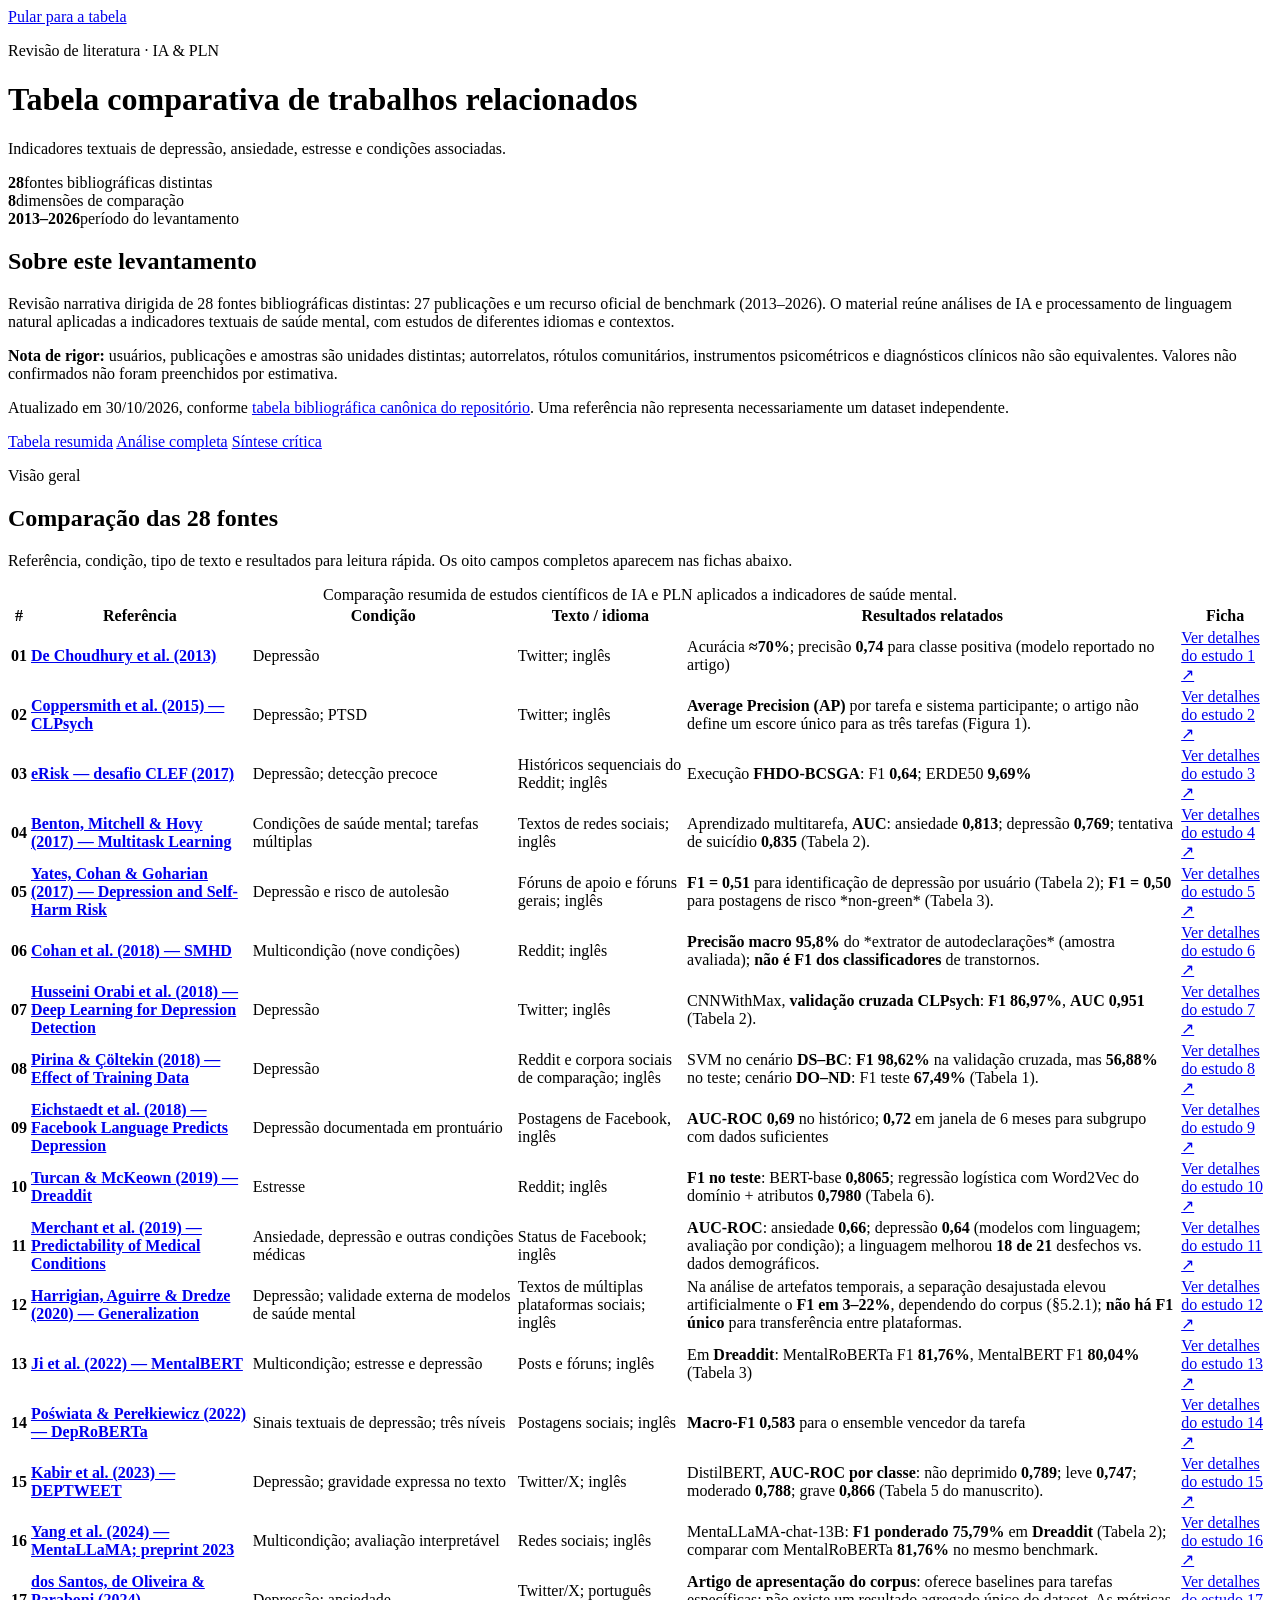
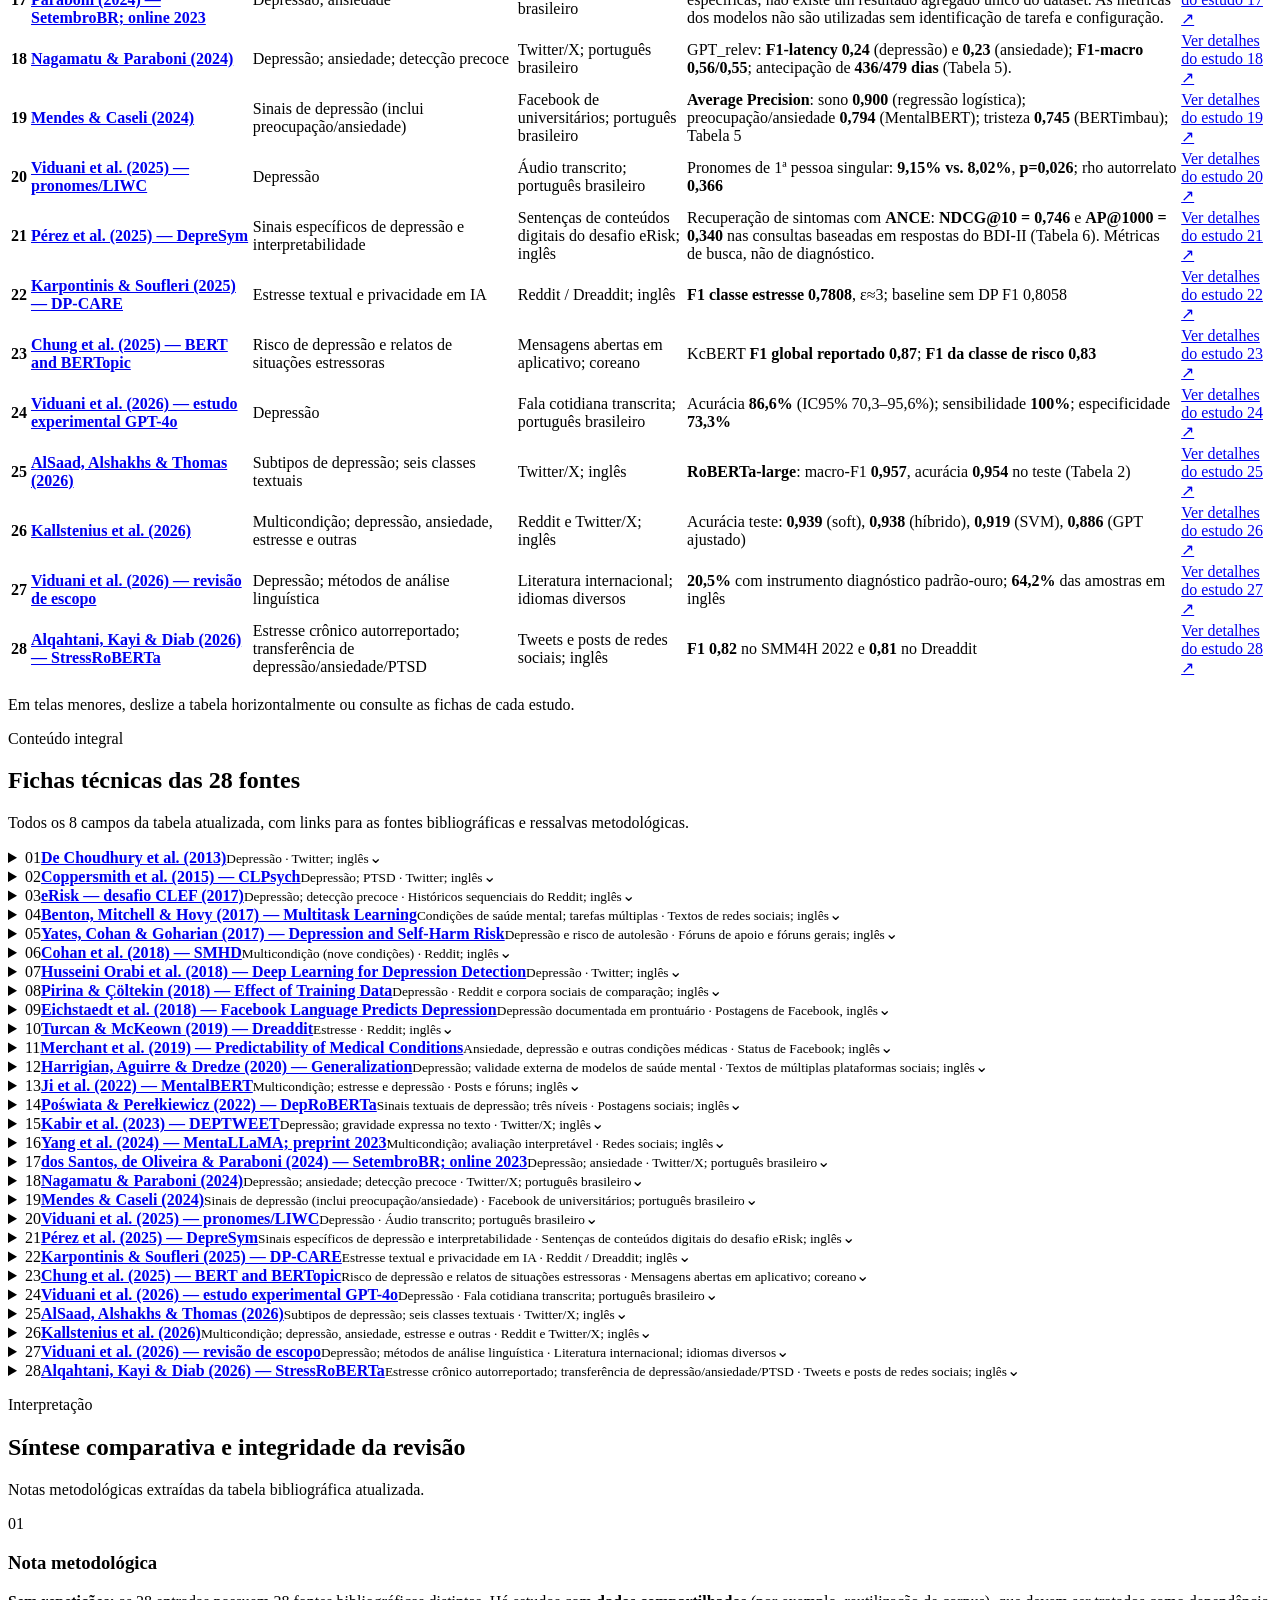
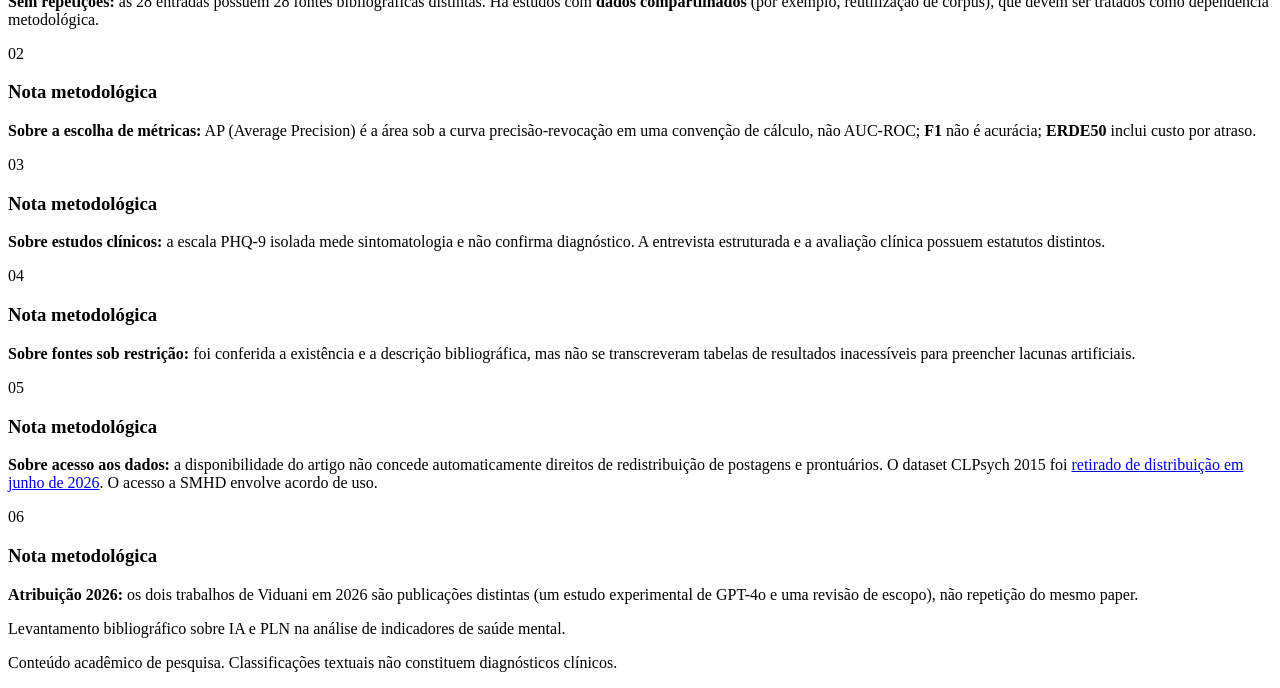
==== index.html @ fdf3b720 "Exibe tabela de 28 fontes diretamente na página inicial do site" ====
<!doctype html>
<html lang="pt-BR">
<head>
  <meta charset="utf-8">
  <meta name="viewport" content="width=device-width, initial-scale=1">
  <meta name="description" content="Tabela comparativa de 28 fontes bibliográficas sobre indicadores textuais de saúde mental com técnicas de inteligência artificial e PLN.">
  <meta name="theme-color" content="#14263f">
  <title>Tabela comparativa — Indicadores textuais de saúde mental</title>
  <link rel="stylesheet" href="styles.css">
</head>
<body>
<a class="skip-link" href="#estudos">Pular para a tabela</a>
<header class="hero">
  <div class="container">
    <p class="eyebrow">Revisão de literatura · IA &amp; PLN</p>
    <h1>Tabela comparativa de trabalhos relacionados</h1>
    <p class="lead">Indicadores textuais de depressão, ansiedade, estresse e condições associadas.</p>
    <div class="hero-stats" aria-label="Resumo do levantamento">
      <div><strong>28</strong><span>fontes bibliográficas distintas</span></div>
      <div><strong>8</strong><span>dimensões de comparação</span></div>
      <div><strong>2013–2026</strong><span>período do levantamento</span></div>
    </div>
  </div>
</header>
<main class="container">
  <div class="intro" role="note">
    <h2>Sobre este levantamento</h2>
    <p>Revisão narrativa dirigida de 28 fontes bibliográficas distintas: 27 publicações e um recurso oficial de benchmark (2013–2026). O material reúne análises de IA e processamento de linguagem natural aplicadas a indicadores textuais de saúde mental, com estudos de diferentes idiomas e contextos.</p>
    <p><strong>Nota de rigor:</strong> usuários, publicações e amostras são unidades distintas; autorrelatos, rótulos comunitários, instrumentos psicométricos e diagnósticos clínicos não são equivalentes. Valores não confirmados não foram preenchidos por estimativa.</p>
    <p class="context-note">Atualizado em 30/10/2026, conforme <a href="https://github.com/fernandomarquesaluno-svg/depression_poject/blob/main/tabelas/tabela_comparativa_tecnica.md" target="_blank" rel="noopener noreferrer">tabela bibliográfica canônica do repositório</a>. Uma referência não representa necessariamente um dataset independente.</p>
  </div>
  <nav class="section-nav" aria-label="Navegação da página">
    <a href="#estudos">Tabela resumida</a>
    <a href="#fichas">Análise completa</a>
    <a href="#sintese">Síntese crítica</a>
  </nav>
  <section class="section" id="estudos" aria-labelledby="table-heading">
    <div class="section-heading"><div><p class="section-kicker">Visão geral</p><h2 id="table-heading">Comparação das 28 fontes</h2></div><p>Referência, condição, tipo de texto e resultados para leitura rápida. Os oito campos completos aparecem nas fichas abaixo.</p></div>
    <div class="table-container" tabindex="0" role="region" aria-label="Tabela comparativa com 28 fontes, rolável em telas menores">
      <table class="comparison-table">
        <caption>Comparação resumida de estudos científicos de IA e PLN aplicados a indicadores de saúde mental.</caption>
        <thead><tr>
          <th scope="col">#</th><th scope="col">Referência</th><th scope="col">Condição</th><th scope="col">Texto / idioma</th><th scope="col">Resultados relatados</th><th scope="col">Ficha</th>
        </tr></thead>
        <tbody>
          <tr>
            <th scope="row" class="number">01</th>
            <td class="reference"><strong><a href="https://ojs.aaai.org/index.php/ICWSM/article/view/14432" target="_blank" rel="noopener noreferrer">De Choudhury et al. (2013)</a></strong></td>
            <td>Depressão</td>
            <td>Twitter; inglês</td>
            <td>Acurácia <strong>≈70%</strong>; precisão <strong>0,74</strong> para classe positiva (modelo reportado no artigo)</td>
            <td><a class="detail-link" href="#estudo-1">Ver detalhes<span class="visually-hidden"> do estudo 1</span> <span aria-hidden="true">↗</span></a></td>
          </tr>
          <tr>
            <th scope="row" class="number">02</th>
            <td class="reference"><strong><a href="https://aclanthology.org/W15-1204/" target="_blank" rel="noopener noreferrer">Coppersmith et al. (2015) — CLPsych</a></strong></td>
            <td>Depressão; PTSD</td>
            <td>Twitter; inglês</td>
            <td><strong>Average Precision (AP)</strong> por tarefa e sistema participante; o artigo não define um escore único para as três tarefas (Figura 1).</td>
            <td><a class="detail-link" href="#estudo-2">Ver detalhes<span class="visually-hidden"> do estudo 2</span> <span aria-hidden="true">↗</span></a></td>
          </tr>
          <tr>
            <th scope="row" class="number">03</th>
            <td class="reference"><strong><a href="https://erisk.irlab.org/2017/task.html" target="_blank" rel="noopener noreferrer">eRisk — desafio CLEF (2017)</a></strong></td>
            <td>Depressão; detecção precoce</td>
            <td>Históricos sequenciais do Reddit; inglês</td>
            <td>Execução <strong>FHDO-BCSGA</strong>: F1 <strong>0,64</strong>; ERDE50 <strong>9,69%</strong></td>
            <td><a class="detail-link" href="#estudo-3">Ver detalhes<span class="visually-hidden"> do estudo 3</span> <span aria-hidden="true">↗</span></a></td>
          </tr>
          <tr>
            <th scope="row" class="number">04</th>
            <td class="reference"><strong><a href="https://aclanthology.org/E17-1015/" target="_blank" rel="noopener noreferrer">Benton, Mitchell &amp; Hovy (2017) — Multitask Learning</a></strong></td>
            <td>Condições de saúde mental; tarefas múltiplas</td>
            <td>Textos de redes sociais; inglês</td>
            <td>Aprendizado multitarefa, <strong>AUC</strong>: ansiedade <strong>0,813</strong>; depressão <strong>0,769</strong>; tentativa de suicídio <strong>0,835</strong> (Tabela 2).</td>
            <td><a class="detail-link" href="#estudo-4">Ver detalhes<span class="visually-hidden"> do estudo 4</span> <span aria-hidden="true">↗</span></a></td>
          </tr>
          <tr>
            <th scope="row" class="number">05</th>
            <td class="reference"><strong><a href="https://aclanthology.org/D17-1322/" target="_blank" rel="noopener noreferrer">Yates, Cohan &amp; Goharian (2017) — Depression and Self-Harm Risk</a></strong></td>
            <td>Depressão e risco de autolesão</td>
            <td>Fóruns de apoio e fóruns gerais; inglês</td>
            <td><strong>F1 = 0,51</strong> para identificação de depressão por usuário (Tabela 2); <strong>F1 = 0,50</strong> para postagens de risco *non-green* (Tabela 3).</td>
            <td><a class="detail-link" href="#estudo-5">Ver detalhes<span class="visually-hidden"> do estudo 5</span> <span aria-hidden="true">↗</span></a></td>
          </tr>
          <tr>
            <th scope="row" class="number">06</th>
            <td class="reference"><strong><a href="https://aclanthology.org/C18-1126/" target="_blank" rel="noopener noreferrer">Cohan et al. (2018) — SMHD</a></strong></td>
            <td>Multicondição (nove condições)</td>
            <td>Reddit; inglês</td>
            <td><strong>Precisão macro 95,8%</strong> do *extrator de autodeclarações* (amostra avaliada); <strong>não é F1 dos classificadores</strong> de transtornos.</td>
            <td><a class="detail-link" href="#estudo-6">Ver detalhes<span class="visually-hidden"> do estudo 6</span> <span aria-hidden="true">↗</span></a></td>
          </tr>
          <tr>
            <th scope="row" class="number">07</th>
            <td class="reference"><strong><a href="https://aclanthology.org/W18-0609/" target="_blank" rel="noopener noreferrer">Husseini Orabi et al. (2018) — Deep Learning for Depression Detection</a></strong></td>
            <td>Depressão</td>
            <td>Twitter; inglês</td>
            <td>CNNWithMax, <strong>validação cruzada CLPsych</strong>: <strong>F1 86,97%</strong>, <strong>AUC 0,951</strong> (Tabela 2).</td>
            <td><a class="detail-link" href="#estudo-7">Ver detalhes<span class="visually-hidden"> do estudo 7</span> <span aria-hidden="true">↗</span></a></td>
          </tr>
          <tr>
            <th scope="row" class="number">08</th>
            <td class="reference"><strong><a href="https://aclanthology.org/W18-5903/" target="_blank" rel="noopener noreferrer">Pirina &amp; Çöltekin (2018) — Effect of Training Data</a></strong></td>
            <td>Depressão</td>
            <td>Reddit e corpora sociais de comparação; inglês</td>
            <td>SVM no cenário <strong>DS–BC</strong>: <strong>F1 98,62%</strong> na validação cruzada, mas <strong>56,88%</strong> no teste; cenário <strong>DO–ND</strong>: F1 teste <strong>67,49%</strong> (Tabela 1).</td>
            <td><a class="detail-link" href="#estudo-8">Ver detalhes<span class="visually-hidden"> do estudo 8</span> <span aria-hidden="true">↗</span></a></td>
          </tr>
          <tr>
            <th scope="row" class="number">09</th>
            <td class="reference"><strong><a href="https://doi.org/10.1073/pnas.1802331115" target="_blank" rel="noopener noreferrer">Eichstaedt et al. (2018) — Facebook Language Predicts Depression</a></strong></td>
            <td>Depressão documentada em prontuário</td>
            <td>Postagens de Facebook, inglês</td>
            <td><strong>AUC-ROC 0,69</strong> no histórico; <strong>0,72</strong> em janela de 6 meses para subgrupo com dados suficientes</td>
            <td><a class="detail-link" href="#estudo-9">Ver detalhes<span class="visually-hidden"> do estudo 9</span> <span aria-hidden="true">↗</span></a></td>
          </tr>
          <tr>
            <th scope="row" class="number">10</th>
            <td class="reference"><strong><a href="https://aclanthology.org/D19-6213/" target="_blank" rel="noopener noreferrer">Turcan &amp; McKeown (2019) — Dreaddit</a></strong></td>
            <td>Estresse</td>
            <td>Reddit; inglês</td>
            <td><strong>F1 no teste</strong>: BERT-base <strong>0,8065</strong>; regressão logística com Word2Vec do domínio + atributos <strong>0,7980</strong> (Tabela 6).</td>
            <td><a class="detail-link" href="#estudo-10">Ver detalhes<span class="visually-hidden"> do estudo 10</span> <span aria-hidden="true">↗</span></a></td>
          </tr>
          <tr>
            <th scope="row" class="number">11</th>
            <td class="reference"><strong><a href="https://doi.org/10.1371/journal.pone.0215476" target="_blank" rel="noopener noreferrer">Merchant et al. (2019) — Predictability of Medical Conditions</a></strong></td>
            <td>Ansiedade, depressão e outras condições médicas</td>
            <td>Status de Facebook; inglês</td>
            <td><strong>AUC-ROC</strong>: ansiedade <strong>0,66</strong>; depressão <strong>0,64</strong> (modelos com linguagem; avaliação por condição); a linguagem melhorou <strong>18 de 21</strong> desfechos vs. dados demográficos.</td>
            <td><a class="detail-link" href="#estudo-11">Ver detalhes<span class="visually-hidden"> do estudo 11</span> <span aria-hidden="true">↗</span></a></td>
          </tr>
          <tr>
            <th scope="row" class="number">12</th>
            <td class="reference"><strong><a href="https://aclanthology.org/2020.findings-emnlp.337/" target="_blank" rel="noopener noreferrer">Harrigian, Aguirre &amp; Dredze (2020) — Generalization</a></strong></td>
            <td>Depressão; validade externa de modelos de saúde mental</td>
            <td>Textos de múltiplas plataformas sociais; inglês</td>
            <td>Na análise de artefatos temporais, a separação desajustada elevou artificialmente o <strong>F1 em 3–22%</strong>, dependendo do corpus (§5.2.1); <strong>não há F1 único</strong> para transferência entre plataformas.</td>
            <td><a class="detail-link" href="#estudo-12">Ver detalhes<span class="visually-hidden"> do estudo 12</span> <span aria-hidden="true">↗</span></a></td>
          </tr>
          <tr>
            <th scope="row" class="number">13</th>
            <td class="reference"><strong><a href="https://aclanthology.org/2022.lrec-1.778/" target="_blank" rel="noopener noreferrer">Ji et al. (2022) — MentalBERT</a></strong></td>
            <td>Multicondição; estresse e depressão</td>
            <td>Posts e fóruns; inglês</td>
            <td>Em <strong>Dreaddit</strong>: MentalRoBERTa F1 <strong>81,76%</strong>, MentalBERT F1 <strong>80,04%</strong> (Tabela 3)</td>
            <td><a class="detail-link" href="#estudo-13">Ver detalhes<span class="visually-hidden"> do estudo 13</span> <span aria-hidden="true">↗</span></a></td>
          </tr>
          <tr>
            <th scope="row" class="number">14</th>
            <td class="reference"><strong><a href="https://aclanthology.org/2022.ltedi-1.40/" target="_blank" rel="noopener noreferrer">Poświata &amp; Perełkiewicz (2022) — DepRoBERTa</a></strong></td>
            <td>Sinais textuais de depressão; três níveis</td>
            <td>Postagens sociais; inglês</td>
            <td><strong>Macro-F1 0,583</strong> para o ensemble vencedor da tarefa</td>
            <td><a class="detail-link" href="#estudo-14">Ver detalhes<span class="visually-hidden"> do estudo 14</span> <span aria-hidden="true">↗</span></a></td>
          </tr>
          <tr>
            <th scope="row" class="number">15</th>
            <td class="reference"><strong><a href="https://www.sciencedirect.com/science/article/pii/S0747563222003235" target="_blank" rel="noopener noreferrer">Kabir et al. (2023) — DEPTWEET</a></strong></td>
            <td>Depressão; gravidade expressa no texto</td>
            <td>Twitter/X; inglês</td>
            <td>DistilBERT, <strong>AUC-ROC por classe</strong>: não deprimido <strong>0,789</strong>; leve <strong>0,747</strong>; moderado <strong>0,788</strong>; grave <strong>0,866</strong> (Tabela 5 do manuscrito).</td>
            <td><a class="detail-link" href="#estudo-15">Ver detalhes<span class="visually-hidden"> do estudo 15</span> <span aria-hidden="true">↗</span></a></td>
          </tr>
          <tr>
            <th scope="row" class="number">16</th>
            <td class="reference"><strong><a href="https://arxiv.org/abs/2309.13567" target="_blank" rel="noopener noreferrer">Yang et al. (2024) — MentaLLaMA; preprint 2023</a></strong></td>
            <td>Multicondição; avaliação interpretável</td>
            <td>Redes sociais; inglês</td>
            <td>MentaLLaMA-chat-13B: <strong>F1 ponderado 75,79%</strong> em <strong>Dreaddit</strong> (Tabela 2); comparar com MentalRoBERTa <strong>81,76%</strong> no mesmo benchmark.</td>
            <td><a class="detail-link" href="#estudo-16">Ver detalhes<span class="visually-hidden"> do estudo 16</span> <span aria-hidden="true">↗</span></a></td>
          </tr>
          <tr>
            <th scope="row" class="number">17</th>
            <td class="reference"><strong><a href="https://link.springer.com/article/10.1007/s10579-022-09633-0" target="_blank" rel="noopener noreferrer">dos Santos, de Oliveira &amp; Paraboni (2024) — SetembroBR; online 2023</a></strong></td>
            <td>Depressão; ansiedade</td>
            <td>Twitter/X; português brasileiro</td>
            <td><strong>Artigo de apresentação do corpus</strong>: oferece baselines para tarefas específicas; não existe um resultado agregado único do dataset. As métricas dos modelos não são utilizadas sem identificação de tarefa e configuração.</td>
            <td><a class="detail-link" href="#estudo-17">Ver detalhes<span class="visually-hidden"> do estudo 17</span> <span aria-hidden="true">↗</span></a></td>
          </tr>
          <tr>
            <th scope="row" class="number">18</th>
            <td class="reference"><strong><a href="https://www.linguamatica.com/index.php/linguamatica/pt/article/view/440" target="_blank" rel="noopener noreferrer">Nagamatu &amp; Paraboni (2024)</a></strong></td>
            <td>Depressão; ansiedade; detecção precoce</td>
            <td>Twitter/X; português brasileiro</td>
            <td>GPT_relev: <strong>F1-latency 0,24</strong> (depressão) e <strong>0,23</strong> (ansiedade); <strong>F1-macro 0,56/0,55</strong>; antecipação de <strong>436/479 dias</strong> (Tabela 5).</td>
            <td><a class="detail-link" href="#estudo-18">Ver detalhes<span class="visually-hidden"> do estudo 18</span> <span aria-hidden="true">↗</span></a></td>
          </tr>
          <tr>
            <th scope="row" class="number">19</th>
            <td class="reference"><strong><a href="https://aclanthology.org/2024.lrec-main.754/" target="_blank" rel="noopener noreferrer">Mendes &amp; Caseli (2024)</a></strong></td>
            <td>Sinais de depressão (inclui preocupação/ansiedade)</td>
            <td>Facebook de universitários; português brasileiro</td>
            <td><strong>Average Precision</strong>: sono <strong>0,900</strong> (regressão logística); preocupação/ansiedade <strong>0,794</strong> (MentalBERT); tristeza <strong>0,745</strong> (BERTimbau); Tabela 5</td>
            <td><a class="detail-link" href="#estudo-19">Ver detalhes<span class="visually-hidden"> do estudo 19</span> <span aria-hidden="true">↗</span></a></td>
          </tr>
          <tr>
            <th scope="row" class="number">20</th>
            <td class="reference"><strong><a href="https://doi.org/10.47626/1516-4446-2024-4058" target="_blank" rel="noopener noreferrer">Viduani et al. (2025) — pronomes/LIWC</a></strong></td>
            <td>Depressão</td>
            <td>Áudio transcrito; português brasileiro</td>
            <td>Pronomes de 1ª pessoa singular: <strong>9,15% vs. 8,02%</strong>, <strong>p=0,026</strong>; rho autorrelato <strong>0,366</strong></td>
            <td><a class="detail-link" href="#estudo-20">Ver detalhes<span class="visually-hidden"> do estudo 20</span> <span aria-hidden="true">↗</span></a></td>
          </tr>
          <tr>
            <th scope="row" class="number">21</th>
            <td class="reference"><strong><a href="https://doi.org/10.1007/s10579-025-09831-6" target="_blank" rel="noopener noreferrer">Pérez et al. (2025) — DepreSym</a></strong></td>
            <td>Sinais específicos de depressão e interpretabilidade</td>
            <td>Sentenças de conteúdos digitais do desafio eRisk; inglês</td>
            <td>Recuperação de sintomas com <strong>ANCE</strong>: <strong>NDCG@10 = 0,746</strong> e <strong>AP@1000 = 0,340</strong> nas consultas baseadas em respostas do BDI-II (Tabela 6). Métricas de busca, não de diagnóstico.</td>
            <td><a class="detail-link" href="#estudo-21">Ver detalhes<span class="visually-hidden"> do estudo 21</span> <span aria-hidden="true">↗</span></a></td>
          </tr>
          <tr>
            <th scope="row" class="number">22</th>
            <td class="reference"><strong><a href="https://doi.org/10.3389/fdgth.2025.1709671" target="_blank" rel="noopener noreferrer">Karpontinis &amp; Soufleri (2025) — DP-CARE</a></strong></td>
            <td>Estresse textual e privacidade em IA</td>
            <td>Reddit / Dreaddit; inglês</td>
            <td><strong>F1 classe estresse 0,7808</strong>, ε≈3; baseline sem DP F1 0,8058</td>
            <td><a class="detail-link" href="#estudo-22">Ver detalhes<span class="visually-hidden"> do estudo 22</span> <span aria-hidden="true">↗</span></a></td>
          </tr>
          <tr>
            <th scope="row" class="number">23</th>
            <td class="reference"><strong><a href="https://doi.org/10.1186/s12889-025-23337-4" target="_blank" rel="noopener noreferrer">Chung et al. (2025) — BERT and BERTopic</a></strong></td>
            <td>Risco de depressão e relatos de situações estressoras</td>
            <td>Mensagens abertas em aplicativo; coreano</td>
            <td>KcBERT <strong>F1 global reportado 0,87</strong>; <strong>F1 da classe de risco 0,83</strong></td>
            <td><a class="detail-link" href="#estudo-23">Ver detalhes<span class="visually-hidden"> do estudo 23</span> <span aria-hidden="true">↗</span></a></td>
          </tr>
          <tr>
            <th scope="row" class="number">24</th>
            <td class="reference"><strong><a href="https://pubmed.ncbi.nlm.nih.gov/42134742/" target="_blank" rel="noopener noreferrer">Viduani et al. (2026) — estudo experimental GPT-4o</a></strong></td>
            <td>Depressão</td>
            <td>Fala cotidiana transcrita; português brasileiro</td>
            <td>Acurácia <strong>86,6%</strong> (IC95% 70,3–95,6%); sensibilidade <strong>100%</strong>; especificidade <strong>73,3%</strong></td>
            <td><a class="detail-link" href="#estudo-24">Ver detalhes<span class="visually-hidden"> do estudo 24</span> <span aria-hidden="true">↗</span></a></td>
          </tr>
          <tr>
            <th scope="row" class="number">25</th>
            <td class="reference"><strong><a href="https://www.frontiersin.org/journals/digital-health/articles/10.3389/fdgth.2026.1790533/full" target="_blank" rel="noopener noreferrer">AlSaad, Alshakhs &amp; Thomas (2026)</a></strong></td>
            <td>Subtipos de depressão; seis classes textuais</td>
            <td>Twitter/X; inglês</td>
            <td><strong>RoBERTa-large</strong>: macro-F1 <strong>0,957</strong>, acurácia <strong>0,954</strong> no teste (Tabela 2)</td>
            <td><a class="detail-link" href="#estudo-25">Ver detalhes<span class="visually-hidden"> do estudo 25</span> <span aria-hidden="true">↗</span></a></td>
          </tr>
          <tr>
            <th scope="row" class="number">26</th>
            <td class="reference"><strong><a href="https://mental.jmir.org/2026/1/e98925/" target="_blank" rel="noopener noreferrer">Kallstenius et al. (2026)</a></strong></td>
            <td>Multicondição; depressão, ansiedade, estresse e outras</td>
            <td>Reddit e Twitter/X; inglês</td>
            <td>Acurácia teste: <strong>0,939</strong> (soft), <strong>0,938</strong> (híbrido), <strong>0,919</strong> (SVM), <strong>0,886</strong> (GPT ajustado)</td>
            <td><a class="detail-link" href="#estudo-26">Ver detalhes<span class="visually-hidden"> do estudo 26</span> <span aria-hidden="true">↗</span></a></td>
          </tr>
          <tr>
            <th scope="row" class="number">27</th>
            <td class="reference"><strong><a href="https://pubmed.ncbi.nlm.nih.gov/41825397/" target="_blank" rel="noopener noreferrer">Viduani et al. (2026) — revisão de escopo</a></strong></td>
            <td>Depressão; métodos de análise linguística</td>
            <td>Literatura internacional; idiomas diversos</td>
            <td><strong>20,5%</strong> com instrumento diagnóstico padrão-ouro; <strong>64,2%</strong> das amostras em inglês</td>
            <td><a class="detail-link" href="#estudo-27">Ver detalhes<span class="visually-hidden"> do estudo 27</span> <span aria-hidden="true">↗</span></a></td>
          </tr>
          <tr>
            <th scope="row" class="number">28</th>
            <td class="reference"><strong><a href="https://aclanthology.org/2026.healing-1.27/" target="_blank" rel="noopener noreferrer">Alqahtani, Kayi &amp; Diab (2026) — StressRoBERTa</a></strong></td>
            <td>Estresse crônico autorreportado; transferência de depressão/ansiedade/PTSD</td>
            <td>Tweets e posts de redes sociais; inglês</td>
            <td><strong>F1 0,82</strong> no SMM4H 2022 e <strong>0,81</strong> no Dreaddit</td>
            <td><a class="detail-link" href="#estudo-28">Ver detalhes<span class="visually-hidden"> do estudo 28</span> <span aria-hidden="true">↗</span></a></td>
          </tr>
        </tbody>
      </table>
    </div>
    <p class="table-help">Em telas menores, deslize a tabela horizontalmente ou consulte as fichas de cada estudo.</p>
  </section>
  <section class="section" id="fichas" aria-labelledby="details-heading">
    <div class="section-heading"><div><p class="section-kicker">Conteúdo integral</p><h2 id="details-heading">Fichas técnicas das 28 fontes</h2></div><p>Todos os 8 campos da tabela atualizada, com links para as fontes bibliográficas e ressalvas metodológicas.</p></div>
    <div class="study-list">
      <details class="study-card" id="estudo-1">
        <summary><span class="study-index">01</span><span class="study-summary"><strong><a href="https://ojs.aaai.org/index.php/ICWSM/article/view/14432" target="_blank" rel="noopener noreferrer">De Choudhury et al. (2013)</a></strong><small>Depressão · Twitter; inglês</small></span><span class="chevron" aria-hidden="true">⌄</span></summary>
        <div class="study-content">
          <dl class="study-grid">
            <div class="study-field"><dt>Referência e Ano</dt><dd><a href="https://ojs.aaai.org/index.php/ICWSM/article/view/14432" target="_blank" rel="noopener noreferrer">De Choudhury et al. (2013)</a></dd></div>
            <div class="study-field"><dt>Problema ou Condição Investigada</dt><dd>Depressão</dd></div>
            <div class="study-field"><dt>Tipo de Texto e Idioma</dt><dd>Twitter; inglês</dd></div>
            <div class="study-field"><dt>Dataset, Origem e Volumetria</dt><dd>476 usuários (171 CES-D positivos, 305 negativos); 2.157.992 tweets</dd></div>
            <div class="study-field"><dt>Estratégia de Rotulagem</dt><dd>CES-D e histórico autorreferido; sem entrevista diagnóstica independente</dd></div>
            <div class="study-field"><dt>Métodos de IA e Técnicas de PLN</dt><dd>SVM; LIWC; atributos temporais, sociais e lexicais</dd></div>
            <div class="study-field"><dt>Métricas e Resultados Quantitativos</dt><dd>Acurácia <strong>≈70%</strong>; precisão <strong>0,74</strong> para classe positiva (modelo reportado no artigo)</dd></div>
            <div class="study-field"><dt>Limitações Relevantes e Relação com o Projeto</dt><dd>Coorte de conveniência; predição em nível de usuário</dd></div>
          </dl>
          <p class="card-foot"><a href="#estudos">↑ Voltar à tabela</a></p>
        </div>
      </details>
      <details class="study-card" id="estudo-2">
        <summary><span class="study-index">02</span><span class="study-summary"><strong><a href="https://aclanthology.org/W15-1204/" target="_blank" rel="noopener noreferrer">Coppersmith et al. (2015) — CLPsych</a></strong><small>Depressão; PTSD · Twitter; inglês</small></span><span class="chevron" aria-hidden="true">⌄</span></summary>
        <div class="study-content">
          <dl class="study-grid">
            <div class="study-field"><dt>Referência e Ano</dt><dd><a href="https://aclanthology.org/W15-1204/" target="_blank" rel="noopener noreferrer">Coppersmith et al. (2015) — CLPsych</a></dd></div>
            <div class="study-field"><dt>Problema ou Condição Investigada</dt><dd>Depressão; PTSD</dd></div>
            <div class="study-field"><dt>Tipo de Texto e Idioma</dt><dd>Twitter; inglês</dd></div>
            <div class="study-field"><dt>Dataset, Origem e Volumetria</dt><dd>Conjunto da shared task: <strong>1.711 usuários</strong> (treino + teste; página oficial atualizada em 2026).</dd></div>
            <div class="study-field"><dt>Estratégia de Rotulagem</dt><dd>Diagnóstico autodeclarado; controles pareados</dd></div>
            <div class="study-field"><dt>Métodos de IA e Técnicas de PLN</dt><dd>Diversos sistemas submetidos a três tarefas binárias</dd></div>
            <div class="study-field"><dt>Métricas e Resultados Quantitativos</dt><dd><strong>Average Precision (AP)</strong> por tarefa e sistema participante; o artigo não define um escore único para as três tarefas (Figura 1).</dd></div>
            <div class="study-field"><dt>Limitações Relevantes e Relação com o Projeto</dt><dd>Corpus retirado da distribuição em junho de 2026; benchmark histórico</dd></div>
          </dl>
          <p class="card-foot"><a href="#estudos">↑ Voltar à tabela</a></p>
        </div>
      </details>
      <details class="study-card" id="estudo-3">
        <summary><span class="study-index">03</span><span class="study-summary"><strong><a href="https://erisk.irlab.org/2017/task.html" target="_blank" rel="noopener noreferrer">eRisk — desafio CLEF (2017)</a></strong><small>Depressão; detecção precoce · Históricos sequenciais do Reddit; inglês</small></span><span class="chevron" aria-hidden="true">⌄</span></summary>
        <div class="study-content">
          <dl class="study-grid">
            <div class="study-field"><dt>Referência e Ano</dt><dd><a href="https://erisk.irlab.org/2017/task.html" target="_blank" rel="noopener noreferrer">eRisk — desafio CLEF (2017)</a></dd></div>
            <div class="study-field"><dt>Problema ou Condição Investigada</dt><dd>Depressão; detecção precoce</dd></div>
            <div class="study-field"><dt>Tipo de Texto e Idioma</dt><dd>Históricos sequenciais do Reddit; inglês</dd></div>
            <div class="study-field"><dt>Dataset, Origem e Volumetria</dt><dd>Desafio com 30 submissões de oito instituições; usuários: <strong>não consolidado nesta revisão</strong> na página de resultados</dd></div>
            <div class="study-field"><dt>Estratégia de Rotulagem</dt><dd>Rótulos de risco do desafio; não equivalem a entrevista clínica</dd></div>
            <div class="study-field"><dt>Métodos de IA e Técnicas de PLN</dt><dd>Sistemas concorrentes com decisões em etapas temporais</dd></div>
            <div class="study-field"><dt>Métricas e Resultados Quantitativos</dt><dd>Execução <strong>FHDO-BCSGA</strong>: F1 <strong>0,64</strong>; ERDE50 <strong>9,69%</strong></dd></div>
            <div class="study-field"><dt>Limitações Relevantes e Relação com o Projeto</dt><dd>Métrica penaliza atraso; não há um único modelo representativo</dd></div>
          </dl>
          <p class="card-foot"><a href="#estudos">↑ Voltar à tabela</a></p>
        </div>
      </details>
      <details class="study-card" id="estudo-4">
        <summary><span class="study-index">04</span><span class="study-summary"><strong><a href="https://aclanthology.org/E17-1015/" target="_blank" rel="noopener noreferrer">Benton, Mitchell &amp; Hovy (2017) — Multitask Learning</a></strong><small>Condições de saúde mental; tarefas múltiplas · Textos de redes sociais; inglês</small></span><span class="chevron" aria-hidden="true">⌄</span></summary>
        <div class="study-content">
          <dl class="study-grid">
            <div class="study-field"><dt>Referência e Ano</dt><dd><a href="https://aclanthology.org/E17-1015/" target="_blank" rel="noopener noreferrer">Benton, Mitchell &amp; Hovy (2017) — Multitask Learning</a></dd></div>
            <div class="study-field"><dt>Problema ou Condição Investigada</dt><dd>Condições de saúde mental; tarefas múltiplas</dd></div>
            <div class="study-field"><dt>Tipo de Texto e Idioma</dt><dd>Textos de redes sociais; inglês</dd></div>
            <div class="study-field"><dt>Dataset, Origem e Volumetria</dt><dd>Dados sociais rotulados para diferentes condições; volumes específicos não consolidado nesta revisão nesta síntese</dd></div>
            <div class="study-field"><dt>Estratégia de Rotulagem</dt><dd>Rótulos dos corpora e atributos demográficos; não equiparar a diagnóstico clínico independente</dd></div>
            <div class="study-field"><dt>Métodos de IA e Técnicas de PLN</dt><dd>Aprendizado multitarefa (MTL); redes neurais e atributos compartilhados</dd></div>
            <div class="study-field"><dt>Métricas e Resultados Quantitativos</dt><dd>Aprendizado multitarefa, <strong>AUC</strong>: ansiedade <strong>0,813</strong>; depressão <strong>0,769</strong>; tentativa de suicídio <strong>0,835</strong> (Tabela 2).</dd></div>
            <div class="study-field"><dt>Limitações Relevantes e Relação com o Projeto</dt><dd>Transferência entre tarefas é valiosa em cenário de poucos dados; possíveis vieses demográficos</dd></div>
          </dl>
          <p class="card-foot"><a href="#estudos">↑ Voltar à tabela</a></p>
        </div>
      </details>
      <details class="study-card" id="estudo-5">
        <summary><span class="study-index">05</span><span class="study-summary"><strong><a href="https://aclanthology.org/D17-1322/" target="_blank" rel="noopener noreferrer">Yates, Cohan &amp; Goharian (2017) — Depression and Self-Harm Risk</a></strong><small>Depressão e risco de autolesão · Fóruns de apoio e fóruns gerais; inglês</small></span><span class="chevron" aria-hidden="true">⌄</span></summary>
        <div class="study-content">
          <dl class="study-grid">
            <div class="study-field"><dt>Referência e Ano</dt><dd><a href="https://aclanthology.org/D17-1322/" target="_blank" rel="noopener noreferrer">Yates, Cohan &amp; Goharian (2017) — Depression and Self-Harm Risk</a></dd></div>
            <div class="study-field"><dt>Problema ou Condição Investigada</dt><dd>Depressão e risco de autolesão</dd></div>
            <div class="study-field"><dt>Tipo de Texto e Idioma</dt><dd>Fóruns de apoio e fóruns gerais; inglês</dd></div>
            <div class="study-field"><dt>Dataset, Origem e Volumetria</dt><dd>Posts de fóruns e usuários com autorrelato de depressão; tamanho não consolidado nesta revisão nesta síntese</dd></div>
            <div class="study-field"><dt>Estratégia de Rotulagem</dt><dd>Autodeclarações de depressão; identificação de mensagens de risco nos fóruns de apoio</dd></div>
            <div class="study-field"><dt>Métodos de IA e Técnicas de PLN</dt><dd>Classificadores linguísticos para posts e usuários; comparação com baselines</dd></div>
            <div class="study-field"><dt>Métricas e Resultados Quantitativos</dt><dd><strong>F1 = 0,51</strong> para identificação de depressão por usuário (Tabela 2); <strong>F1 = 0,50</strong> para postagens de risco *non-green* (Tabela 3).</dd></div>
            <div class="study-field"><dt>Limitações Relevantes e Relação com o Projeto</dt><dd>Diferentes unidades de decisão: risco expresso no post e depressão autodeclarada pelo usuário</dd></div>
          </dl>
          <p class="card-foot"><a href="#estudos">↑ Voltar à tabela</a></p>
        </div>
      </details>
      <details class="study-card" id="estudo-6">
        <summary><span class="study-index">06</span><span class="study-summary"><strong><a href="https://aclanthology.org/C18-1126/" target="_blank" rel="noopener noreferrer">Cohan et al. (2018) — SMHD</a></strong><small>Multicondição (nove condições) · Reddit; inglês</small></span><span class="chevron" aria-hidden="true">⌄</span></summary>
        <div class="study-content">
          <dl class="study-grid">
            <div class="study-field"><dt>Referência e Ano</dt><dd><a href="https://aclanthology.org/C18-1126/" target="_blank" rel="noopener noreferrer">Cohan et al. (2018) — SMHD</a></dd></div>
            <div class="study-field"><dt>Problema ou Condição Investigada</dt><dd>Multicondição (nove condições)</dd></div>
            <div class="study-field"><dt>Tipo de Texto e Idioma</dt><dd>Reddit; inglês</dd></div>
            <div class="study-field"><dt>Dataset, Origem e Volumetria</dt><dd>20.406 usuários com autorrelato e 335.952 controles pareados</dd></div>
            <div class="study-field"><dt>Estratégia de Rotulagem</dt><dd>Padrões textuais de autorrelato e seleção de controles</dd></div>
            <div class="study-field"><dt>Métodos de IA e Técnicas de PLN</dt><dd>Extração de diagnósticos declarados; modelos de classificação e análise linguística</dd></div>
            <div class="study-field"><dt>Métricas e Resultados Quantitativos</dt><dd><strong>Precisão macro 95,8%</strong> do *extrator de autodeclarações* (amostra avaliada); <strong>não é F1 dos classificadores</strong> de transtornos.</dd></div>
            <div class="study-field"><dt>Limitações Relevantes e Relação com o Projeto</dt><dd>Autorrelato; domínio Reddit; dados com acordo de uso</dd></div>
          </dl>
          <p class="card-foot"><a href="#estudos">↑ Voltar à tabela</a></p>
        </div>
      </details>
      <details class="study-card" id="estudo-7">
        <summary><span class="study-index">07</span><span class="study-summary"><strong><a href="https://aclanthology.org/W18-0609/" target="_blank" rel="noopener noreferrer">Husseini Orabi et al. (2018) — Deep Learning for Depression Detection</a></strong><small>Depressão · Twitter; inglês</small></span><span class="chevron" aria-hidden="true">⌄</span></summary>
        <div class="study-content">
          <dl class="study-grid">
            <div class="study-field"><dt>Referência e Ano</dt><dd><a href="https://aclanthology.org/W18-0609/" target="_blank" rel="noopener noreferrer">Husseini Orabi et al. (2018) — Deep Learning for Depression Detection</a></dd></div>
            <div class="study-field"><dt>Problema ou Condição Investigada</dt><dd>Depressão</dd></div>
            <div class="study-field"><dt>Tipo de Texto e Idioma</dt><dd>Twitter; inglês</dd></div>
            <div class="study-field"><dt>Dataset, Origem e Volumetria</dt><dd>Textos de usuários, com dados de treinamento limitados; volume não rechecado</dd></div>
            <div class="study-field"><dt>Estratégia de Rotulagem</dt><dd>Rótulos das coleções de usuários utilizadas; sem inferir entrevista diagnóstica</dd></div>
            <div class="study-field"><dt>Métodos de IA e Técnicas de PLN</dt><dd>Comparação de arquiteturas neurais profundas para classificação por usuário</dd></div>
            <div class="study-field"><dt>Métricas e Resultados Quantitativos</dt><dd>CNNWithMax, <strong>validação cruzada CLPsych</strong>: <strong>F1 86,97%</strong>, <strong>AUC 0,951</strong> (Tabela 2).</dd></div>
            <div class="study-field"><dt>Limitações Relevantes e Relação com o Projeto</dt><dd>Evidencia a sensibilidade de redes profundas à escassez de dados rotulados</dd></div>
          </dl>
          <p class="card-foot"><a href="#estudos">↑ Voltar à tabela</a></p>
        </div>
      </details>
      <details class="study-card" id="estudo-8">
        <summary><span class="study-index">08</span><span class="study-summary"><strong><a href="https://aclanthology.org/W18-5903/" target="_blank" rel="noopener noreferrer">Pirina &amp; Çöltekin (2018) — Effect of Training Data</a></strong><small>Depressão · Reddit e corpora sociais de comparação; inglês</small></span><span class="chevron" aria-hidden="true">⌄</span></summary>
        <div class="study-content">
          <dl class="study-grid">
            <div class="study-field"><dt>Referência e Ano</dt><dd><a href="https://aclanthology.org/W18-5903/" target="_blank" rel="noopener noreferrer">Pirina &amp; Çöltekin (2018) — Effect of Training Data</a></dd></div>
            <div class="study-field"><dt>Problema ou Condição Investigada</dt><dd>Depressão</dd></div>
            <div class="study-field"><dt>Tipo de Texto e Idioma</dt><dd>Reddit e corpora sociais de comparação; inglês</dd></div>
            <div class="study-field"><dt>Dataset, Origem e Volumetria</dt><dd>Coleta adicional no Reddit e reuso de dados anteriores; quantidades não consolidado nesta revisão</dd></div>
            <div class="study-field"><dt>Estratégia de Rotulagem</dt><dd>Rótulos dependem da fonte social e da constituição dos conjuntos</dd></div>
            <div class="study-field"><dt>Métodos de IA e Técnicas de PLN</dt><dd>Experimentos de classificação textual com diferentes corpora de treino</dd></div>
            <div class="study-field"><dt>Métricas e Resultados Quantitativos</dt><dd>SVM no cenário <strong>DS–BC</strong>: <strong>F1 98,62%</strong> na validação cruzada, mas <strong>56,88%</strong> no teste; cenário <strong>DO–ND</strong>: F1 teste <strong>67,49%</strong> (Tabela 1).</dd></div>
            <div class="study-field"><dt>Limitações Relevantes e Relação com o Projeto</dt><dd>Escolha do conjunto de treino pode produzir conclusões enganosas e inflar desempenho</dd></div>
          </dl>
          <p class="card-foot"><a href="#estudos">↑ Voltar à tabela</a></p>
        </div>
      </details>
      <details class="study-card" id="estudo-9">
        <summary><span class="study-index">09</span><span class="study-summary"><strong><a href="https://doi.org/10.1073/pnas.1802331115" target="_blank" rel="noopener noreferrer">Eichstaedt et al. (2018) — Facebook Language Predicts Depression</a></strong><small>Depressão documentada em prontuário · Postagens de Facebook, inglês</small></span><span class="chevron" aria-hidden="true">⌄</span></summary>
        <div class="study-content">
          <dl class="study-grid">
            <div class="study-field"><dt>Referência e Ano</dt><dd><a href="https://doi.org/10.1073/pnas.1802331115" target="_blank" rel="noopener noreferrer">Eichstaedt et al. (2018) — Facebook Language Predicts Depression</a></dd></div>
            <div class="study-field"><dt>Problema ou Condição Investigada</dt><dd>Depressão documentada em prontuário</dd></div>
            <div class="study-field"><dt>Tipo de Texto e Idioma</dt><dd>Postagens de Facebook, inglês</dd></div>
            <div class="study-field"><dt>Dataset, Origem e Volumetria</dt><dd>683 pacientes consentidos; 114 com registro de depressão em prontuário</dd></div>
            <div class="study-field"><dt>Estratégia de Rotulagem</dt><dd>Códigos diagnósticos em prontuário eletrônico, não entrevista psiquiátrica independente</dd></div>
            <div class="study-field"><dt>Métodos de IA e Técnicas de PLN</dt><dd>Atributos linguísticos LIWC, tópicos LDA e regressão com validação cruzada</dd></div>
            <div class="study-field"><dt>Métricas e Resultados Quantitativos</dt><dd><strong>AUC-ROC 0,69</strong> no histórico; <strong>0,72</strong> em janela de 6 meses para subgrupo com dados suficientes</dd></div>
            <div class="study-field"><dt>Limitações Relevantes e Relação com o Projeto</dt><dd>Referência vinculada a prontuário e análise temporal; amostra de conveniência e variação na cobertura textual</dd></div>
          </dl>
          <p class="card-foot"><a href="#estudos">↑ Voltar à tabela</a></p>
        </div>
      </details>
      <details class="study-card" id="estudo-10">
        <summary><span class="study-index">10</span><span class="study-summary"><strong><a href="https://aclanthology.org/D19-6213/" target="_blank" rel="noopener noreferrer">Turcan &amp; McKeown (2019) — Dreaddit</a></strong><small>Estresse · Reddit; inglês</small></span><span class="chevron" aria-hidden="true">⌄</span></summary>
        <div class="study-content">
          <dl class="study-grid">
            <div class="study-field"><dt>Referência e Ano</dt><dd><a href="https://aclanthology.org/D19-6213/" target="_blank" rel="noopener noreferrer">Turcan &amp; McKeown (2019) — Dreaddit</a></dd></div>
            <div class="study-field"><dt>Problema ou Condição Investigada</dt><dd>Estresse</dd></div>
            <div class="study-field"><dt>Tipo de Texto e Idioma</dt><dd>Reddit; inglês</dd></div>
            <div class="study-field"><dt>Dataset, Origem e Volumetria</dt><dd>190 mil posts coletados; <strong>3.553 segmentos</strong> rotulados de 2.929 posts</dd></div>
            <div class="study-field"><dt>Estratégia de Rotulagem</dt><dd>Crowdsourcing: percepção de estresse no segmento</dd></div>
            <div class="study-field"><dt>Métodos de IA e Técnicas de PLN</dt><dd>Recursos LIWC, lexicais e contextuais; classificadores tradicionais e neurais</dd></div>
            <div class="study-field"><dt>Métricas e Resultados Quantitativos</dt><dd><strong>F1 no teste</strong>: BERT-base <strong>0,8065</strong>; regressão logística com Word2Vec do domínio + atributos <strong>0,7980</strong> (Tabela 6).</dd></div>
            <div class="study-field"><dt>Limitações Relevantes e Relação com o Projeto</dt><dd>Estresse textual subjetivo; não é escala ou diagnóstico clínico</dd></div>
          </dl>
          <p class="card-foot"><a href="#estudos">↑ Voltar à tabela</a></p>
        </div>
      </details>
      <details class="study-card" id="estudo-11">
        <summary><span class="study-index">11</span><span class="study-summary"><strong><a href="https://doi.org/10.1371/journal.pone.0215476" target="_blank" rel="noopener noreferrer">Merchant et al. (2019) — Predictability of Medical Conditions</a></strong><small>Ansiedade, depressão e outras condições médicas · Status de Facebook; inglês</small></span><span class="chevron" aria-hidden="true">⌄</span></summary>
        <div class="study-content">
          <dl class="study-grid">
            <div class="study-field"><dt>Referência e Ano</dt><dd><a href="https://doi.org/10.1371/journal.pone.0215476" target="_blank" rel="noopener noreferrer">Merchant et al. (2019) — Predictability of Medical Conditions</a></dd></div>
            <div class="study-field"><dt>Problema ou Condição Investigada</dt><dd>Ansiedade, depressão e outras condições médicas</dd></div>
            <div class="study-field"><dt>Tipo de Texto e Idioma</dt><dd>Status de Facebook; inglês</dd></div>
            <div class="study-field"><dt>Dataset, Origem e Volumetria</dt><dd>999 pacientes consentidos; cerca de 20 milhões de palavras; 21 grupos de condições</dd></div>
            <div class="study-field"><dt>Estratégia de Rotulagem</dt><dd>Condições registradas em prontuário eletrônico</dd></div>
            <div class="study-field"><dt>Métodos de IA e Técnicas de PLN</dt><dd>Modelos de linguagem social combinados com variáveis demográficas</dd></div>
            <div class="study-field"><dt>Métricas e Resultados Quantitativos</dt><dd><strong>AUC-ROC</strong>: ansiedade <strong>0,66</strong>; depressão <strong>0,64</strong> (modelos com linguagem; avaliação por condição); a linguagem melhorou <strong>18 de 21</strong> desfechos vs. dados demográficos.</dd></div>
            <div class="study-field"><dt>Limitações Relevantes e Relação com o Projeto</dt><dd>Contribuição transversal; sobreposição possível de contexto e população com Eichstaedt 2018, não coorte independente garantida</dd></div>
          </dl>
          <p class="card-foot"><a href="#estudos">↑ Voltar à tabela</a></p>
        </div>
      </details>
      <details class="study-card" id="estudo-12">
        <summary><span class="study-index">12</span><span class="study-summary"><strong><a href="https://aclanthology.org/2020.findings-emnlp.337/" target="_blank" rel="noopener noreferrer">Harrigian, Aguirre &amp; Dredze (2020) — Generalization</a></strong><small>Depressão; validade externa de modelos de saúde mental · Textos de múltiplas plataformas sociais; inglês</small></span><span class="chevron" aria-hidden="true">⌄</span></summary>
        <div class="study-content">
          <dl class="study-grid">
            <div class="study-field"><dt>Referência e Ano</dt><dd><a href="https://aclanthology.org/2020.findings-emnlp.337/" target="_blank" rel="noopener noreferrer">Harrigian, Aguirre &amp; Dredze (2020) — Generalization</a></dd></div>
            <div class="study-field"><dt>Problema ou Condição Investigada</dt><dd>Depressão; validade externa de modelos de saúde mental</dd></div>
            <div class="study-field"><dt>Tipo de Texto e Idioma</dt><dd>Textos de múltiplas plataformas sociais; inglês</dd></div>
            <div class="study-field"><dt>Dataset, Origem e Volumetria</dt><dd>Conjuntos sociais com rotulagem proxy; tamanhos específicos não consolidado nesta revisão</dd></div>
            <div class="study-field"><dt>Estratégia de Rotulagem</dt><dd>Supervisão distante por autorrelato ou proxy de plataforma</dd></div>
            <div class="study-field"><dt>Métodos de IA e Técnicas de PLN</dt><dd>Classificadores de depressão; testes de transferência entre plataformas</dd></div>
            <div class="study-field"><dt>Métricas e Resultados Quantitativos</dt><dd>Na análise de artefatos temporais, a separação desajustada elevou artificialmente o <strong>F1 em 3–22%</strong>, dependendo do corpus (§5.2.1); <strong>não há F1 único</strong> para transferência entre plataformas.</dd></div>
            <div class="study-field"><dt>Limitações Relevantes e Relação com o Projeto</dt><dd>Demonstra confundidores e sobre-estimação por dados proxy; fundamenta validação externa</dd></div>
          </dl>
          <p class="card-foot"><a href="#estudos">↑ Voltar à tabela</a></p>
        </div>
      </details>
      <details class="study-card" id="estudo-13">
        <summary><span class="study-index">13</span><span class="study-summary"><strong><a href="https://aclanthology.org/2022.lrec-1.778/" target="_blank" rel="noopener noreferrer">Ji et al. (2022) — MentalBERT</a></strong><small>Multicondição; estresse e depressão · Posts e fóruns; inglês</small></span><span class="chevron" aria-hidden="true">⌄</span></summary>
        <div class="study-content">
          <dl class="study-grid">
            <div class="study-field"><dt>Referência e Ano</dt><dd><a href="https://aclanthology.org/2022.lrec-1.778/" target="_blank" rel="noopener noreferrer">Ji et al. (2022) — MentalBERT</a></dd></div>
            <div class="study-field"><dt>Problema ou Condição Investigada</dt><dd>Multicondição; estresse e depressão</dd></div>
            <div class="study-field"><dt>Tipo de Texto e Idioma</dt><dd>Posts e fóruns; inglês</dd></div>
            <div class="study-field"><dt>Dataset, Origem e Volumetria</dt><dd>Pré-treino em textos de saúde mental; diversos benchmarks, inclusive Dreaddit</dd></div>
            <div class="study-field"><dt>Estratégia de Rotulagem</dt><dd>Rótulos herdados de cada conjunto de avaliação</dd></div>
            <div class="study-field"><dt>Métodos de IA e Técnicas de PLN</dt><dd>Pré-treino de domínio: MentalBERT e MentalRoBERTa</dd></div>
            <div class="study-field"><dt>Métricas e Resultados Quantitativos</dt><dd>Em <strong>Dreaddit</strong>: MentalRoBERTa F1 <strong>81,76%</strong>, MentalBERT F1 <strong>80,04%</strong> (Tabela 3)</dd></div>
            <div class="study-field"><dt>Limitações Relevantes e Relação com o Projeto</dt><dd>Resultado específico de benchmark; transferência ao PT-BR não avaliada</dd></div>
          </dl>
          <p class="card-foot"><a href="#estudos">↑ Voltar à tabela</a></p>
        </div>
      </details>
      <details class="study-card" id="estudo-14">
        <summary><span class="study-index">14</span><span class="study-summary"><strong><a href="https://aclanthology.org/2022.ltedi-1.40/" target="_blank" rel="noopener noreferrer">Poświata &amp; Perełkiewicz (2022) — DepRoBERTa</a></strong><small>Sinais textuais de depressão; três níveis · Postagens sociais; inglês</small></span><span class="chevron" aria-hidden="true">⌄</span></summary>
        <div class="study-content">
          <dl class="study-grid">
            <div class="study-field"><dt>Referência e Ano</dt><dd><a href="https://aclanthology.org/2022.ltedi-1.40/" target="_blank" rel="noopener noreferrer">Poświata &amp; Perełkiewicz (2022) — DepRoBERTa</a></dd></div>
            <div class="study-field"><dt>Problema ou Condição Investigada</dt><dd>Sinais textuais de depressão; três níveis</dd></div>
            <div class="study-field"><dt>Tipo de Texto e Idioma</dt><dd>Postagens sociais; inglês</dd></div>
            <div class="study-field"><dt>Dataset, Origem e Volumetria</dt><dd>Benchmark DepSign-LT-EDI@ACL2022; volume total não consolidado nesta revisão nesta síntese</dd></div>
            <div class="study-field"><dt>Estratégia de Rotulagem</dt><dd>Classes não depressivo, moderado e grave do desafio; rótulo do texto, não diagnóstico clínico</dd></div>
            <div class="study-field"><dt>Métodos de IA e Técnicas de PLN</dt><dd>Fine-tuning BERT/RoBERTa/XLNet, adaptação DepRoBERTa, ensemble</dd></div>
            <div class="study-field"><dt>Métricas e Resultados Quantitativos</dt><dd><strong>Macro-F1 0,583</strong> para o ensemble vencedor da tarefa</dd></div>
            <div class="study-field"><dt>Limitações Relevantes e Relação com o Projeto</dt><dd>Fornece baseline de transformers e modelo especializado; não comparar com classificação clínica individual</dd></div>
          </dl>
          <p class="card-foot"><a href="#estudos">↑ Voltar à tabela</a></p>
        </div>
      </details>
      <details class="study-card" id="estudo-15">
        <summary><span class="study-index">15</span><span class="study-summary"><strong><a href="https://www.sciencedirect.com/science/article/pii/S0747563222003235" target="_blank" rel="noopener noreferrer">Kabir et al. (2023) — DEPTWEET</a></strong><small>Depressão; gravidade expressa no texto · Twitter/X; inglês</small></span><span class="chevron" aria-hidden="true">⌄</span></summary>
        <div class="study-content">
          <dl class="study-grid">
            <div class="study-field"><dt>Referência e Ano</dt><dd><a href="https://www.sciencedirect.com/science/article/pii/S0747563222003235" target="_blank" rel="noopener noreferrer">Kabir et al. (2023) — DEPTWEET</a></dd></div>
            <div class="study-field"><dt>Problema ou Condição Investigada</dt><dd>Depressão; gravidade expressa no texto</dd></div>
            <div class="study-field"><dt>Tipo de Texto e Idioma</dt><dd>Twitter/X; inglês</dd></div>
            <div class="study-field"><dt>Dataset, Origem e Volumetria</dt><dd><strong>40.191 tweets</strong>, quatro categorias</dd></div>
            <div class="study-field"><dt>Estratégia de Rotulagem</dt><dd>Anotação supervisionada por especialistas; tipologia inspirada em PHQ-9/DSM-5</dd></div>
            <div class="study-field"><dt>Métodos de IA e Técnicas de PLN</dt><dd>BERT, DistilBERT e baselines de classificação</dd></div>
            <div class="study-field"><dt>Métricas e Resultados Quantitativos</dt><dd>DistilBERT, <strong>AUC-ROC por classe</strong>: não deprimido <strong>0,789</strong>; leve <strong>0,747</strong>; moderado <strong>0,788</strong>; grave <strong>0,866</strong> (Tabela 5 do manuscrito).</dd></div>
            <div class="study-field"><dt>Limitações Relevantes e Relação com o Projeto</dt><dd>Gravidade anotada do tweet não é avaliação clínica do autor</dd></div>
          </dl>
          <p class="card-foot"><a href="#estudos">↑ Voltar à tabela</a></p>
        </div>
      </details>
      <details class="study-card" id="estudo-16">
        <summary><span class="study-index">16</span><span class="study-summary"><strong><a href="https://arxiv.org/abs/2309.13567" target="_blank" rel="noopener noreferrer">Yang et al. (2024) — MentaLLaMA; preprint 2023</a></strong><small>Multicondição; avaliação interpretável · Redes sociais; inglês</small></span><span class="chevron" aria-hidden="true">⌄</span></summary>
        <div class="study-content">
          <dl class="study-grid">
            <div class="study-field"><dt>Referência e Ano</dt><dd><a href="https://arxiv.org/abs/2309.13567" target="_blank" rel="noopener noreferrer">Yang et al. (2024) — MentaLLaMA; preprint 2023</a></dd></div>
            <div class="study-field"><dt>Problema ou Condição Investigada</dt><dd>Multicondição; avaliação interpretável</dd></div>
            <div class="study-field"><dt>Tipo de Texto e Idioma</dt><dd>Redes sociais; inglês</dd></div>
            <div class="study-field"><dt>Dataset, Origem e Volumetria</dt><dd><strong>105 mil</strong> instâncias de instrução IMHI de dez fontes</dd></div>
            <div class="study-field"><dt>Estratégia de Rotulagem</dt><dd>Rótulos existentes e explicações geradas/avaliadas</dd></div>
            <div class="study-field"><dt>Métodos de IA e Técnicas de PLN</dt><dd>LLaMA 2, instruction tuning, geração de explicações</dd></div>
            <div class="study-field"><dt>Métricas e Resultados Quantitativos</dt><dd>MentaLLaMA-chat-13B: <strong>F1 ponderado 75,79%</strong> em <strong>Dreaddit</strong> (Tabela 2); comparar com MentalRoBERTa <strong>81,76%</strong> no mesmo benchmark.</dd></div>
            <div class="study-field"><dt>Limitações Relevantes e Relação com o Projeto</dt><dd>Justificativas geradas não garantem fidelidade clínica</dd></div>
          </dl>
          <p class="card-foot"><a href="#estudos">↑ Voltar à tabela</a></p>
        </div>
      </details>
      <details class="study-card" id="estudo-17">
        <summary><span class="study-index">17</span><span class="study-summary"><strong><a href="https://link.springer.com/article/10.1007/s10579-022-09633-0" target="_blank" rel="noopener noreferrer">dos Santos, de Oliveira &amp; Paraboni (2024) — SetembroBR; online 2023</a></strong><small>Depressão; ansiedade · Twitter/X; português brasileiro</small></span><span class="chevron" aria-hidden="true">⌄</span></summary>
        <div class="study-content">
          <dl class="study-grid">
            <div class="study-field"><dt>Referência e Ano</dt><dd><a href="https://link.springer.com/article/10.1007/s10579-022-09633-0" target="_blank" rel="noopener noreferrer">dos Santos, de Oliveira &amp; Paraboni (2024) — SetembroBR; online 2023</a></dd></div>
            <div class="study-field"><dt>Problema ou Condição Investigada</dt><dd>Depressão; ansiedade</dd></div>
            <div class="study-field"><dt>Tipo de Texto e Idioma</dt><dd>Twitter/X; português brasileiro</dd></div>
            <div class="study-field"><dt>Dataset, Origem e Volumetria</dt><dd><strong>46,8 milhões</strong> de tweets; <strong>18.819 usuários</strong>; 3.163 usuários com autorrelato (3.903 ocorrências parcialmente sobrepostas)</dd></div>
            <div class="study-field"><dt>Estratégia de Rotulagem</dt><dd>Autorrelato de diagnóstico/tratamento e marco temporal</dd></div>
            <div class="study-field"><dt>Métodos de IA e Técnicas de PLN</dt><dd>Corpus e comparações de modelos textuais e informações de rede</dd></div>
            <div class="study-field"><dt>Métricas e Resultados Quantitativos</dt><dd><strong>Artigo de apresentação do corpus</strong>: oferece baselines para tarefas específicas; não existe um resultado agregado único do dataset. As métricas dos modelos não são utilizadas sem identificação de tarefa e configuração.</dd></div>
            <div class="study-field"><dt>Limitações Relevantes e Relação com o Projeto</dt><dd>Dados do mesmo corpus usado no estudo seguinte; não constitui nova coorte</dd></div>
          </dl>
          <p class="card-foot"><a href="#estudos">↑ Voltar à tabela</a></p>
        </div>
      </details>
      <details class="study-card" id="estudo-18">
        <summary><span class="study-index">18</span><span class="study-summary"><strong><a href="https://www.linguamatica.com/index.php/linguamatica/pt/article/view/440" target="_blank" rel="noopener noreferrer">Nagamatu &amp; Paraboni (2024)</a></strong><small>Depressão; ansiedade; detecção precoce · Twitter/X; português brasileiro</small></span><span class="chevron" aria-hidden="true">⌄</span></summary>
        <div class="study-content">
          <dl class="study-grid">
            <div class="study-field"><dt>Referência e Ano</dt><dd><a href="https://www.linguamatica.com/index.php/linguamatica/pt/article/view/440" target="_blank" rel="noopener noreferrer">Nagamatu &amp; Paraboni (2024)</a></dd></div>
            <div class="study-field"><dt>Problema ou Condição Investigada</dt><dd>Depressão; ansiedade; detecção precoce</dd></div>
            <div class="study-field"><dt>Tipo de Texto e Idioma</dt><dd>Twitter/X; português brasileiro</dd></div>
            <div class="study-field"><dt>Dataset, Origem e Volumetria</dt><dd>Reutiliza <strong>SetembroBR</strong>; subconjuntos por condição; não somar usuários como casos independentes</dd></div>
            <div class="study-field"><dt>Estratégia de Rotulagem</dt><dd>Autorrelato herdado do corpus de origem</dd></div>
            <div class="study-field"><dt>Métodos de IA e Técnicas de PLN</dt><dd>Modelos tradicionais e abordagem LLM com engenharia de prompts</dd></div>
            <div class="study-field"><dt>Métricas e Resultados Quantitativos</dt><dd>GPT_relev: <strong>F1-latency 0,24</strong> (depressão) e <strong>0,23</strong> (ansiedade); <strong>F1-macro 0,56/0,55</strong>; antecipação de <strong>436/479 dias</strong> (Tabela 5).</dd></div>
            <div class="study-field"><dt>Limitações Relevantes e Relação com o Projeto</dt><dd>Dependência do mesmo corpus e da proximidade ao momento declarado</dd></div>
          </dl>
          <p class="card-foot"><a href="#estudos">↑ Voltar à tabela</a></p>
        </div>
      </details>
      <details class="study-card" id="estudo-19">
        <summary><span class="study-index">19</span><span class="study-summary"><strong><a href="https://aclanthology.org/2024.lrec-main.754/" target="_blank" rel="noopener noreferrer">Mendes &amp; Caseli (2024)</a></strong><small>Sinais de depressão (inclui preocupação/ansiedade) · Facebook de universitários; português brasileiro</small></span><span class="chevron" aria-hidden="true">⌄</span></summary>
        <div class="study-content">
          <dl class="study-grid">
            <div class="study-field"><dt>Referência e Ano</dt><dd><a href="https://aclanthology.org/2024.lrec-main.754/" target="_blank" rel="noopener noreferrer">Mendes &amp; Caseli (2024)</a></dd></div>
            <div class="study-field"><dt>Problema ou Condição Investigada</dt><dd>Sinais de depressão (inclui preocupação/ansiedade)</dd></div>
            <div class="study-field"><dt>Tipo de Texto e Idioma</dt><dd>Facebook de universitários; português brasileiro</dd></div>
            <div class="study-field"><dt>Dataset, Origem e Volumetria</dt><dd><strong>780 posts</strong>, <strong>21 sinais</strong>, <strong>2.304 ocorrências positivas</strong></dd></div>
            <div class="study-field"><dt>Estratégia de Rotulagem</dt><dd>Anotação humana dos sinais; não classifica diagnósticos</dd></div>
            <div class="study-field"><dt>Métodos de IA e Técnicas de PLN</dt><dd>Regressão logística, SVM, BERTimbau, MentalBERT, MentalRoBERTa</dd></div>
            <div class="study-field"><dt>Métricas e Resultados Quantitativos</dt><dd><strong>Average Precision</strong>: sono <strong>0,900</strong> (regressão logística); preocupação/ansiedade <strong>0,794</strong> (MentalBERT); tristeza <strong>0,745</strong> (BERTimbau); Tabela 5</dd></div>
            <div class="study-field"><dt>Limitações Relevantes e Relação com o Projeto</dt><dd>Métrica por sinal; corpus pequeno; não avalia estresse como transtorno</dd></div>
          </dl>
          <p class="card-foot"><a href="#estudos">↑ Voltar à tabela</a></p>
        </div>
      </details>
      <details class="study-card" id="estudo-20">
        <summary><span class="study-index">20</span><span class="study-summary"><strong><a href="https://doi.org/10.47626/1516-4446-2024-4058" target="_blank" rel="noopener noreferrer">Viduani et al. (2025) — pronomes/LIWC</a></strong><small>Depressão · Áudio transcrito; português brasileiro</small></span><span class="chevron" aria-hidden="true">⌄</span></summary>
        <div class="study-content">
          <dl class="study-grid">
            <div class="study-field"><dt>Referência e Ano</dt><dd><a href="https://doi.org/10.47626/1516-4446-2024-4058" target="_blank" rel="noopener noreferrer">Viduani et al. (2025) — pronomes/LIWC</a></dd></div>
            <div class="study-field"><dt>Problema ou Condição Investigada</dt><dd>Depressão</dd></div>
            <div class="study-field"><dt>Tipo de Texto e Idioma</dt><dd>Áudio transcrito; português brasileiro</dd></div>
            <div class="study-field"><dt>Dataset, Origem e Volumetria</dt><dd><strong>52 jovens</strong>; 13 com depressão maior, 39 controles</dd></div>
            <div class="study-field"><dt>Estratégia de Rotulagem</dt><dd>Caracterização clínica + sintomas autorreferidos e avaliados</dd></div>
            <div class="study-field"><dt>Métodos de IA e Técnicas de PLN</dt><dd>LIWC; frequência de pronomes; testes estatísticos</dd></div>
            <div class="study-field"><dt>Métricas e Resultados Quantitativos</dt><dd>Pronomes de 1ª pessoa singular: <strong>9,15% vs. 8,02%</strong>, <strong>p=0,026</strong>; rho autorrelato <strong>0,366</strong></dd></div>
            <div class="study-field"><dt>Limitações Relevantes e Relação com o Projeto</dt><dd>Estudo correlacional; não é experimento de fine-tuning de BERTimbau</dd></div>
          </dl>
          <p class="card-foot"><a href="#estudos">↑ Voltar à tabela</a></p>
        </div>
      </details>
      <details class="study-card" id="estudo-21">
        <summary><span class="study-index">21</span><span class="study-summary"><strong><a href="https://doi.org/10.1007/s10579-025-09831-6" target="_blank" rel="noopener noreferrer">Pérez et al. (2025) — DepreSym</a></strong><small>Sinais específicos de depressão e interpretabilidade · Sentenças de conteúdos digitais do desafio eRisk; inglês</small></span><span class="chevron" aria-hidden="true">⌄</span></summary>
        <div class="study-content">
          <dl class="study-grid">
            <div class="study-field"><dt>Referência e Ano</dt><dd><a href="https://doi.org/10.1007/s10579-025-09831-6" target="_blank" rel="noopener noreferrer">Pérez et al. (2025) — DepreSym</a></dd></div>
            <div class="study-field"><dt>Problema ou Condição Investigada</dt><dd>Sinais específicos de depressão e interpretabilidade</dd></div>
            <div class="study-field"><dt>Tipo de Texto e Idioma</dt><dd>Sentenças de conteúdos digitais do desafio eRisk; inglês</dd></div>
            <div class="study-field"><dt>Dataset, Origem e Volumetria</dt><dd><strong>21.580 sentenças</strong> avaliadas quanto a <strong>21 sintomas BDI-II</strong></dd></div>
            <div class="study-field"><dt>Estratégia de Rotulagem</dt><dd>Julgamento de relevância por três avaliadores especialistas, incluindo psicólogo; não diagnóstico do autor</dd></div>
            <div class="study-field"><dt>Métodos de IA e Técnicas de PLN</dt><dd>LLMs como avaliadores, recuperação de informação lexical/densa e re-ranking</dd></div>
            <div class="study-field"><dt>Métricas e Resultados Quantitativos</dt><dd>Recuperação de sintomas com <strong>ANCE</strong>: <strong>NDCG@10 = 0,746</strong> e <strong>AP@1000 = 0,340</strong> nas consultas baseadas em respostas do BDI-II (Tabela 6). Métricas de busca, não de diagnóstico.</dd></div>
            <div class="study-field"><dt>Limitações Relevantes e Relação com o Projeto</dt><dd>Valioso para detecção de sinais interpretáveis; dependência do benchmark eRisk e anotações de relevância</dd></div>
          </dl>
          <p class="card-foot"><a href="#estudos">↑ Voltar à tabela</a></p>
        </div>
      </details>
      <details class="study-card" id="estudo-22">
        <summary><span class="study-index">22</span><span class="study-summary"><strong><a href="https://doi.org/10.3389/fdgth.2025.1709671" target="_blank" rel="noopener noreferrer">Karpontinis &amp; Soufleri (2025) — DP-CARE</a></strong><small>Estresse textual e privacidade em IA · Reddit / Dreaddit; inglês</small></span><span class="chevron" aria-hidden="true">⌄</span></summary>
        <div class="study-content">
          <dl class="study-grid">
            <div class="study-field"><dt>Referência e Ano</dt><dd><a href="https://doi.org/10.3389/fdgth.2025.1709671" target="_blank" rel="noopener noreferrer">Karpontinis &amp; Soufleri (2025) — DP-CARE</a></dd></div>
            <div class="study-field"><dt>Problema ou Condição Investigada</dt><dd>Estresse textual e privacidade em IA</dd></div>
            <div class="study-field"><dt>Tipo de Texto e Idioma</dt><dd>Reddit / Dreaddit; inglês</dd></div>
            <div class="study-field"><dt>Dataset, Origem e Volumetria</dt><dd>Benchmark Dreaddit, 3.553 segmentos rotulados no corpus de referência</dd></div>
            <div class="study-field"><dt>Estratégia de Rotulagem</dt><dd>Rótulos humanos de estresse expresso; não avaliação diagnóstica</dd></div>
            <div class="study-field"><dt>Métodos de IA e Técnicas de PLN</dt><dd>Encoder MentalBERT congelado e classificador com DP-AdamW (privacidade diferencial)</dd></div>
            <div class="study-field"><dt>Métricas e Resultados Quantitativos</dt><dd><strong>F1 classe estresse 0,7808</strong>, ε≈3; baseline sem DP F1 0,8058</dd></div>
            <div class="study-field"><dt>Limitações Relevantes e Relação com o Projeto</dt><dd>Trade-off utilidade/privacidade; o artigo diverge entre resumo e tabela no recall, por isso recall não é reproduzido aqui</dd></div>
          </dl>
          <p class="card-foot"><a href="#estudos">↑ Voltar à tabela</a></p>
        </div>
      </details>
      <details class="study-card" id="estudo-23">
        <summary><span class="study-index">23</span><span class="study-summary"><strong><a href="https://doi.org/10.1186/s12889-025-23337-4" target="_blank" rel="noopener noreferrer">Chung et al. (2025) — BERT and BERTopic</a></strong><small>Risco de depressão e relatos de situações estressoras · Mensagens abertas em aplicativo; coreano</small></span><span class="chevron" aria-hidden="true">⌄</span></summary>
        <div class="study-content">
          <dl class="study-grid">
            <div class="study-field"><dt>Referência e Ano</dt><dd><a href="https://doi.org/10.1186/s12889-025-23337-4" target="_blank" rel="noopener noreferrer">Chung et al. (2025) — BERT and BERTopic</a></dd></div>
            <div class="study-field"><dt>Problema ou Condição Investigada</dt><dd>Risco de depressão e relatos de situações estressoras</dd></div>
            <div class="study-field"><dt>Tipo de Texto e Idioma</dt><dd>Mensagens abertas em aplicativo; coreano</dd></div>
            <div class="study-field"><dt>Dataset, Origem e Volumetria</dt><dd><strong>1.332 mensagens</strong>, <strong>230 participantes</strong> idosos</dd></div>
            <div class="study-field"><dt>Estratégia de Rotulagem</dt><dd>Triagem <strong>PHQ-9 ≥ 10</strong>; não equivale a entrevista clínica estruturada</dd></div>
            <div class="study-field"><dt>Métodos de IA e Técnicas de PLN</dt><dd>KcBERT e KLUE BERT; BERTopic para temas e evolução temporal</dd></div>
            <div class="study-field"><dt>Métricas e Resultados Quantitativos</dt><dd>KcBERT <strong>F1 global reportado 0,87</strong>; <strong>F1 da classe de risco 0,83</strong></dd></div>
            <div class="study-field"><dt>Limitações Relevantes e Relação com o Projeto</dt><dd>Protocolo reporta split por mensagens; examinar possível dependência entre mensagens da mesma pessoa</dd></div>
          </dl>
          <p class="card-foot"><a href="#estudos">↑ Voltar à tabela</a></p>
        </div>
      </details>
      <details class="study-card" id="estudo-24">
        <summary><span class="study-index">24</span><span class="study-summary"><strong><a href="https://pubmed.ncbi.nlm.nih.gov/42134742/" target="_blank" rel="noopener noreferrer">Viduani et al. (2026) — estudo experimental GPT-4o</a></strong><small>Depressão · Fala cotidiana transcrita; português brasileiro</small></span><span class="chevron" aria-hidden="true">⌄</span></summary>
        <div class="study-content">
          <dl class="study-grid">
            <div class="study-field"><dt>Referência e Ano</dt><dd><a href="https://pubmed.ncbi.nlm.nih.gov/42134742/" target="_blank" rel="noopener noreferrer">Viduani et al. (2026) — estudo experimental GPT-4o</a></dd></div>
            <div class="study-field"><dt>Problema ou Condição Investigada</dt><dd>Depressão</dd></div>
            <div class="study-field"><dt>Tipo de Texto e Idioma</dt><dd>Fala cotidiana transcrita; português brasileiro</dd></div>
            <div class="study-field"><dt>Dataset, Origem e Volumetria</dt><dd><strong>30 adolescentes</strong> (15 com depressão maior, 15 controles); coleta de 14 dias</dd></div>
            <div class="study-field"><dt>Estratégia de Rotulagem</dt><dd>Diagnóstico de psiquiatra infantojuvenil com procedimentos padrão-ouro</dd></div>
            <div class="study-field"><dt>Métodos de IA e Técnicas de PLN</dt><dd>GPT-4o por prompting; comparação com 12 modelos GPT</dd></div>
            <div class="study-field"><dt>Métricas e Resultados Quantitativos</dt><dd>Acurácia <strong>86,6%</strong> (IC95% 70,3–95,6%); sensibilidade <strong>100%</strong>; especificidade <strong>73,3%</strong></dd></div>
            <div class="study-field"><dt>Limitações Relevantes e Relação com o Projeto</dt><dd>n=30 e grupos extremos; não emprega BERTimbau+LIWC ou laudos como texto de entrada</dd></div>
          </dl>
          <p class="card-foot"><a href="#estudos">↑ Voltar à tabela</a></p>
        </div>
      </details>
      <details class="study-card" id="estudo-25">
        <summary><span class="study-index">25</span><span class="study-summary"><strong><a href="https://www.frontiersin.org/journals/digital-health/articles/10.3389/fdgth.2026.1790533/full" target="_blank" rel="noopener noreferrer">AlSaad, Alshakhs &amp; Thomas (2026)</a></strong><small>Subtipos de depressão; seis classes textuais · Twitter/X; inglês</small></span><span class="chevron" aria-hidden="true">⌄</span></summary>
        <div class="study-content">
          <dl class="study-grid">
            <div class="study-field"><dt>Referência e Ano</dt><dd><a href="https://www.frontiersin.org/journals/digital-health/articles/10.3389/fdgth.2026.1790533/full" target="_blank" rel="noopener noreferrer">AlSaad, Alshakhs &amp; Thomas (2026)</a></dd></div>
            <div class="study-field"><dt>Problema ou Condição Investigada</dt><dd>Subtipos de depressão; seis classes textuais</dd></div>
            <div class="study-field"><dt>Tipo de Texto e Idioma</dt><dd>Twitter/X; inglês</dd></div>
            <div class="study-field"><dt>Dataset, Origem e Volumetria</dt><dd><strong>14.983 tweets</strong></dd></div>
            <div class="study-field"><dt>Estratégia de Rotulagem</dt><dd>Curadoria/anotação textual; sem confirmação diagnóstica por pessoa</dd></div>
            <div class="study-field"><dt>Métodos de IA e Técnicas de PLN</dt><dd>LLMs few-shot; encoders fine-tuned (RoBERTa, DeBERTa e outros)</dd></div>
            <div class="study-field"><dt>Métricas e Resultados Quantitativos</dt><dd><strong>RoBERTa-large</strong>: macro-F1 <strong>0,957</strong>, acurácia <strong>0,954</strong> no teste (Tabela 2)</dd></div>
            <div class="study-field"><dt>Limitações Relevantes e Relação com o Projeto</dt><dd>Taxonomia textual, não avaliação psiquiátrica; um domínio</dd></div>
          </dl>
          <p class="card-foot"><a href="#estudos">↑ Voltar à tabela</a></p>
        </div>
      </details>
      <details class="study-card" id="estudo-26">
        <summary><span class="study-index">26</span><span class="study-summary"><strong><a href="https://mental.jmir.org/2026/1/e98925/" target="_blank" rel="noopener noreferrer">Kallstenius et al. (2026)</a></strong><small>Multicondição; depressão, ansiedade, estresse e outras · Reddit e Twitter/X; inglês</small></span><span class="chevron" aria-hidden="true">⌄</span></summary>
        <div class="study-content">
          <dl class="study-grid">
            <div class="study-field"><dt>Referência e Ano</dt><dd><a href="https://mental.jmir.org/2026/1/e98925/" target="_blank" rel="noopener noreferrer">Kallstenius et al. (2026)</a></dd></div>
            <div class="study-field"><dt>Problema ou Condição Investigada</dt><dd>Multicondição; depressão, ansiedade, estresse e outras</dd></div>
            <div class="study-field"><dt>Tipo de Texto e Idioma</dt><dd>Reddit e Twitter/X; inglês</dd></div>
            <div class="study-field"><dt>Dataset, Origem e Volumetria</dt><dd><strong>60.889 textos</strong>; <strong>9 classes</strong>; treino 42.622, validação 6.089, teste 12.178</dd></div>
            <div class="study-field"><dt>Estratégia de Rotulagem</dt><dd>Comunidade de origem ou autodeclaração</dd></div>
            <div class="study-field"><dt>Métodos de IA e Técnicas de PLN</dt><dd>TF-IDF + SVM RBF; GPT-4o-mini base/ajustado; 2 ensembles</dd></div>
            <div class="study-field"><dt>Métricas e Resultados Quantitativos</dt><dd>Acurácia teste: <strong>0,939</strong> (soft), <strong>0,938</strong> (híbrido), <strong>0,919</strong> (SVM), <strong>0,886</strong> (GPT ajustado)</dd></div>
            <div class="study-field"><dt>Limitações Relevantes e Relação com o Projeto</dt><dd>Split por post e back-translation pré-split; ausência de avaliação clínica externa</dd></div>
          </dl>
          <p class="card-foot"><a href="#estudos">↑ Voltar à tabela</a></p>
        </div>
      </details>
      <details class="study-card" id="estudo-27">
        <summary><span class="study-index">27</span><span class="study-summary"><strong><a href="https://pubmed.ncbi.nlm.nih.gov/41825397/" target="_blank" rel="noopener noreferrer">Viduani et al. (2026) — revisão de escopo</a></strong><small>Depressão; métodos de análise linguística · Literatura internacional; idiomas diversos</small></span><span class="chevron" aria-hidden="true">⌄</span></summary>
        <div class="study-content">
          <dl class="study-grid">
            <div class="study-field"><dt>Referência e Ano</dt><dd><a href="https://pubmed.ncbi.nlm.nih.gov/41825397/" target="_blank" rel="noopener noreferrer">Viduani et al. (2026) — revisão de escopo</a></dd></div>
            <div class="study-field"><dt>Problema ou Condição Investigada</dt><dd>Depressão; métodos de análise linguística</dd></div>
            <div class="study-field"><dt>Tipo de Texto e Idioma</dt><dd>Literatura internacional; idiomas diversos</dd></div>
            <div class="study-field"><dt>Dataset, Origem e Volumetria</dt><dd><strong>180 estudos</strong> incluídos de 27.967 registros</dd></div>
            <div class="study-field"><dt>Estratégia de Rotulagem</dt><dd>Auditoria da referência diagnóstica nos estudos incluídos</dd></div>
            <div class="study-field"><dt>Métodos de IA e Técnicas de PLN</dt><dd>Revisão de recursos lexicais, LIWC, PLN, transformers e LLMs</dd></div>
            <div class="study-field"><dt>Métricas e Resultados Quantitativos</dt><dd><strong>20,5%</strong> com instrumento diagnóstico padrão-ouro; <strong>64,2%</strong> das amostras em inglês</dd></div>
            <div class="study-field"><dt>Limitações Relevantes e Relação com o Projeto</dt><dd>Síntese da evidência, não produz classificador nem F1 próprio</dd></div>
          </dl>
          <p class="card-foot"><a href="#estudos">↑ Voltar à tabela</a></p>
        </div>
      </details>
      <details class="study-card" id="estudo-28">
        <summary><span class="study-index">28</span><span class="study-summary"><strong><a href="https://aclanthology.org/2026.healing-1.27/" target="_blank" rel="noopener noreferrer">Alqahtani, Kayi &amp; Diab (2026) — StressRoBERTa</a></strong><small>Estresse crônico autorreportado; transferência de depressão/ansiedade/PTSD · Tweets e posts de redes sociais; inglês</small></span><span class="chevron" aria-hidden="true">⌄</span></summary>
        <div class="study-content">
          <dl class="study-grid">
            <div class="study-field"><dt>Referência e Ano</dt><dd><a href="https://aclanthology.org/2026.healing-1.27/" target="_blank" rel="noopener noreferrer">Alqahtani, Kayi &amp; Diab (2026) — StressRoBERTa</a></dd></div>
            <div class="study-field"><dt>Problema ou Condição Investigada</dt><dd>Estresse crônico autorreportado; transferência de depressão/ansiedade/PTSD</dd></div>
            <div class="study-field"><dt>Tipo de Texto e Idioma</dt><dd>Tweets e posts de redes sociais; inglês</dd></div>
            <div class="study-field"><dt>Dataset, Origem e Volumetria</dt><dd>Pré-treino em <strong>108 milhões de palavras</strong> do Stress-SMHD; avaliação SMM4H 2022 e Dreaddit</dd></div>
            <div class="study-field"><dt>Estratégia de Rotulagem</dt><dd>Histórico de diagnósticos autorreportados para pré-treino; rótulos de estresse dos benchmarks</dd></div>
            <div class="study-field"><dt>Métodos de IA e Técnicas de PLN</dt><dd>RoBERTa com pré-treino contínuo entre condições e fine-tuning na tarefa de estresse</dd></div>
            <div class="study-field"><dt>Métricas e Resultados Quantitativos</dt><dd><strong>F1 0,82</strong> no SMM4H 2022 e <strong>0,81</strong> no Dreaddit</dd></div>
            <div class="study-field"><dt>Limitações Relevantes e Relação com o Projeto</dt><dd>Estudo 2026 diretamente ligado às três condições; resultados por corpus, sem validade clínica externa</dd></div>
          </dl>
          <p class="card-foot"><a href="#estudos">↑ Voltar à tabela</a></p>
        </div>
      </details>
    </div>
  </section>
  <section class="section" id="sintese" aria-labelledby="summary-heading">
    <div class="section-heading"><div><p class="section-kicker">Interpretação</p><h2 id="summary-heading">Síntese comparativa e integridade da revisão</h2></div><p>Notas metodológicas extraídas da tabela bibliográfica atualizada.</p></div>
    <div class="insights">
      <article class="insight"><span class="insight-index">01</span><div><h3>Nota metodológica</h3><p><strong>Sem repetições:</strong> as 28 entradas possuem 28 fontes bibliográficas distintas. Há estudos com <strong>dados compartilhados</strong> (por exemplo, reutilização de corpus), que devem ser tratados como dependência metodológica.</p></div></article>
      <article class="insight"><span class="insight-index">02</span><div><h3>Nota metodológica</h3><p><strong>Sobre a escolha de métricas:</strong> AP (Average Precision) é a área sob a curva precisão-revocação em uma convenção de cálculo, não AUC-ROC; <strong>F1</strong> não é acurácia; <strong>ERDE50</strong> inclui custo por atraso.</p></div></article>
      <article class="insight"><span class="insight-index">03</span><div><h3>Nota metodológica</h3><p><strong>Sobre estudos clínicos:</strong> a escala PHQ-9 isolada mede sintomatologia e não confirma diagnóstico. A entrevista estruturada e a avaliação clínica possuem estatutos distintos.</p></div></article>
      <article class="insight"><span class="insight-index">04</span><div><h3>Nota metodológica</h3><p><strong>Sobre fontes sob restrição:</strong> foi conferida a existência e a descrição bibliográfica, mas não se transcreveram tabelas de resultados inacessíveis para preencher lacunas artificiais.</p></div></article>
      <article class="insight"><span class="insight-index">05</span><div><h3>Nota metodológica</h3><p><strong>Sobre acesso aos dados:</strong> a disponibilidade do artigo não concede automaticamente direitos de redistribuição de postagens e prontuários. O dataset CLPsych 2015 foi <a href="https://www.cs.jhu.edu/~mdredze/clpsych-2015-shared-task-evaluation/" target="_blank" rel="noopener noreferrer">retirado de distribuição em junho de 2026</a>. O acesso a SMHD envolve acordo de uso.</p></div></article>
      <article class="insight"><span class="insight-index">06</span><div><h3>Nota metodológica</h3><p><strong>Atribuição 2026:</strong> os dois trabalhos de Viduani em 2026 são publicações distintas (um estudo experimental de GPT-4o e uma revisão de escopo), não repetição do mesmo paper.</p></div></article>
    </div>
  </section>
</main>
<footer class="site-footer"><div class="container"><p>Levantamento bibliográfico sobre IA e PLN na análise de indicadores de saúde mental.</p><p>Conteúdo acadêmico de pesquisa. Classificações textuais não constituem diagnósticos clínicos.</p></div></footer>
</body>
</html>
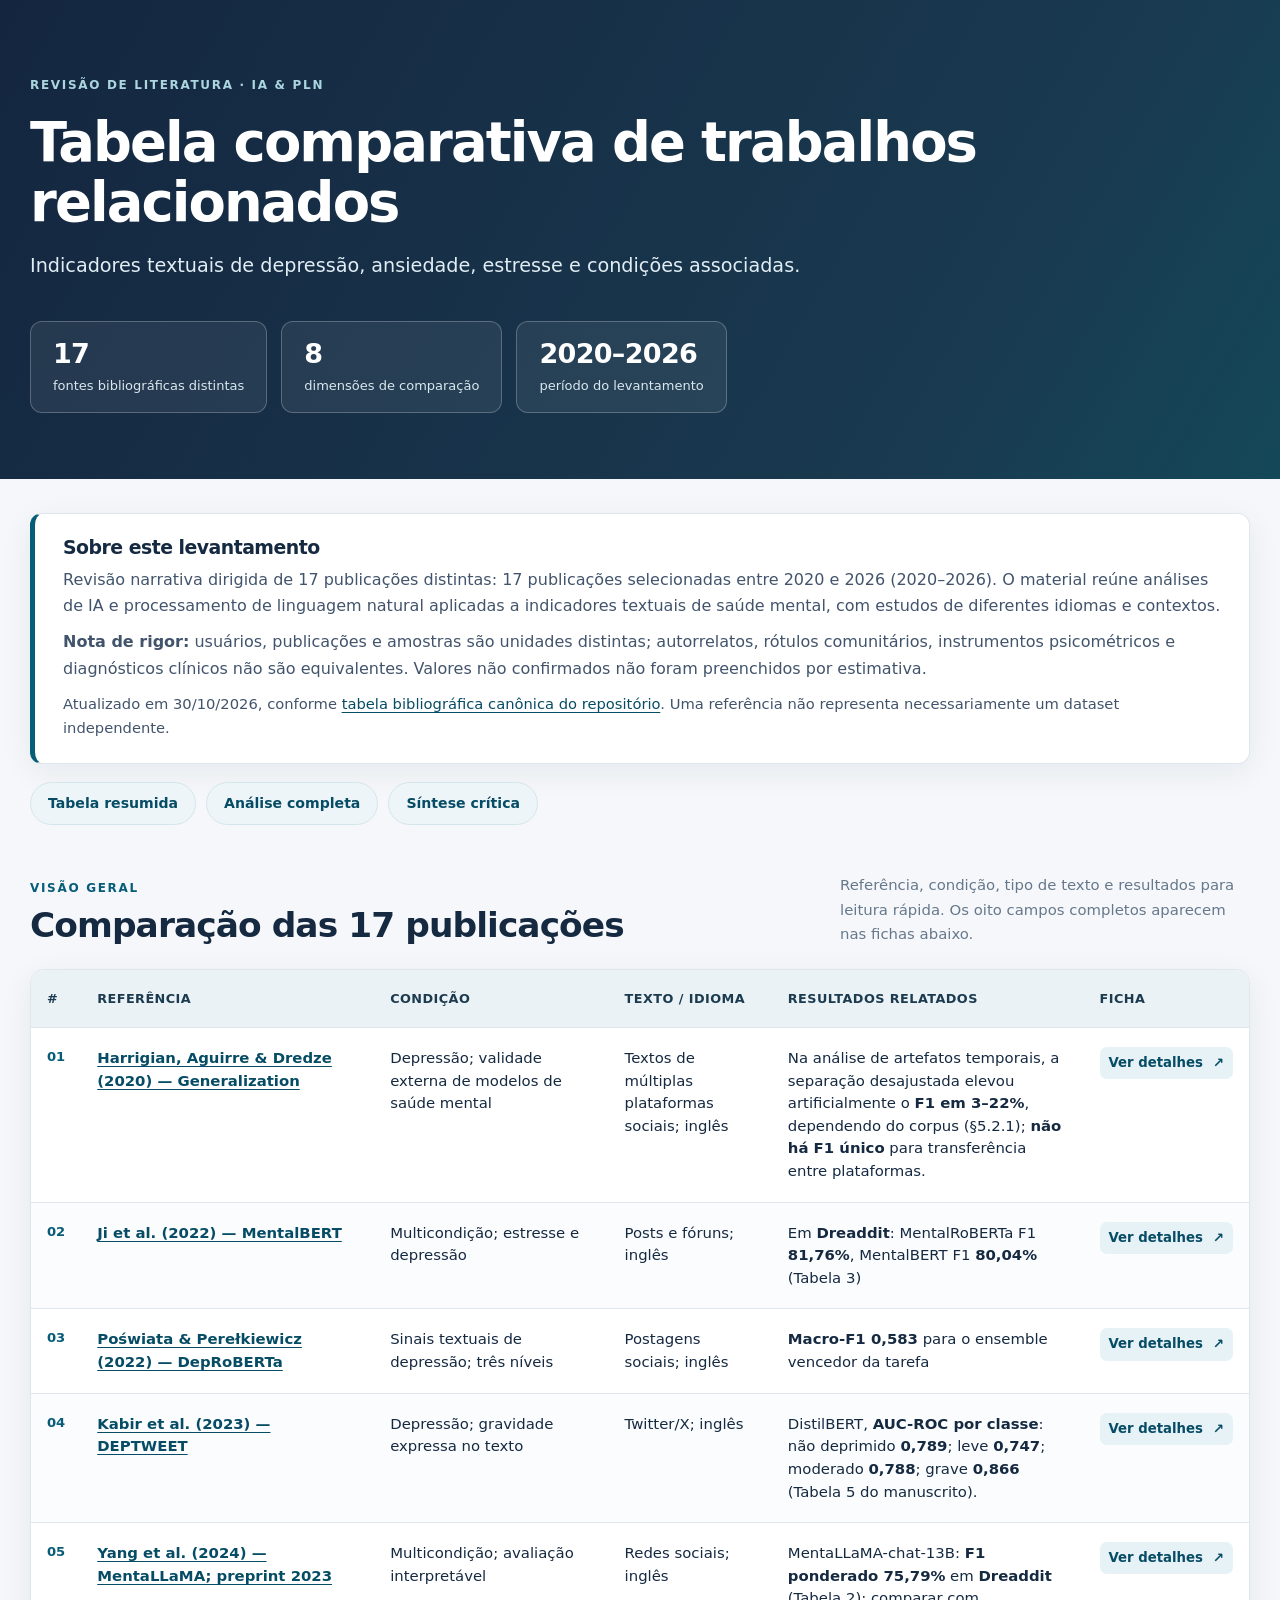
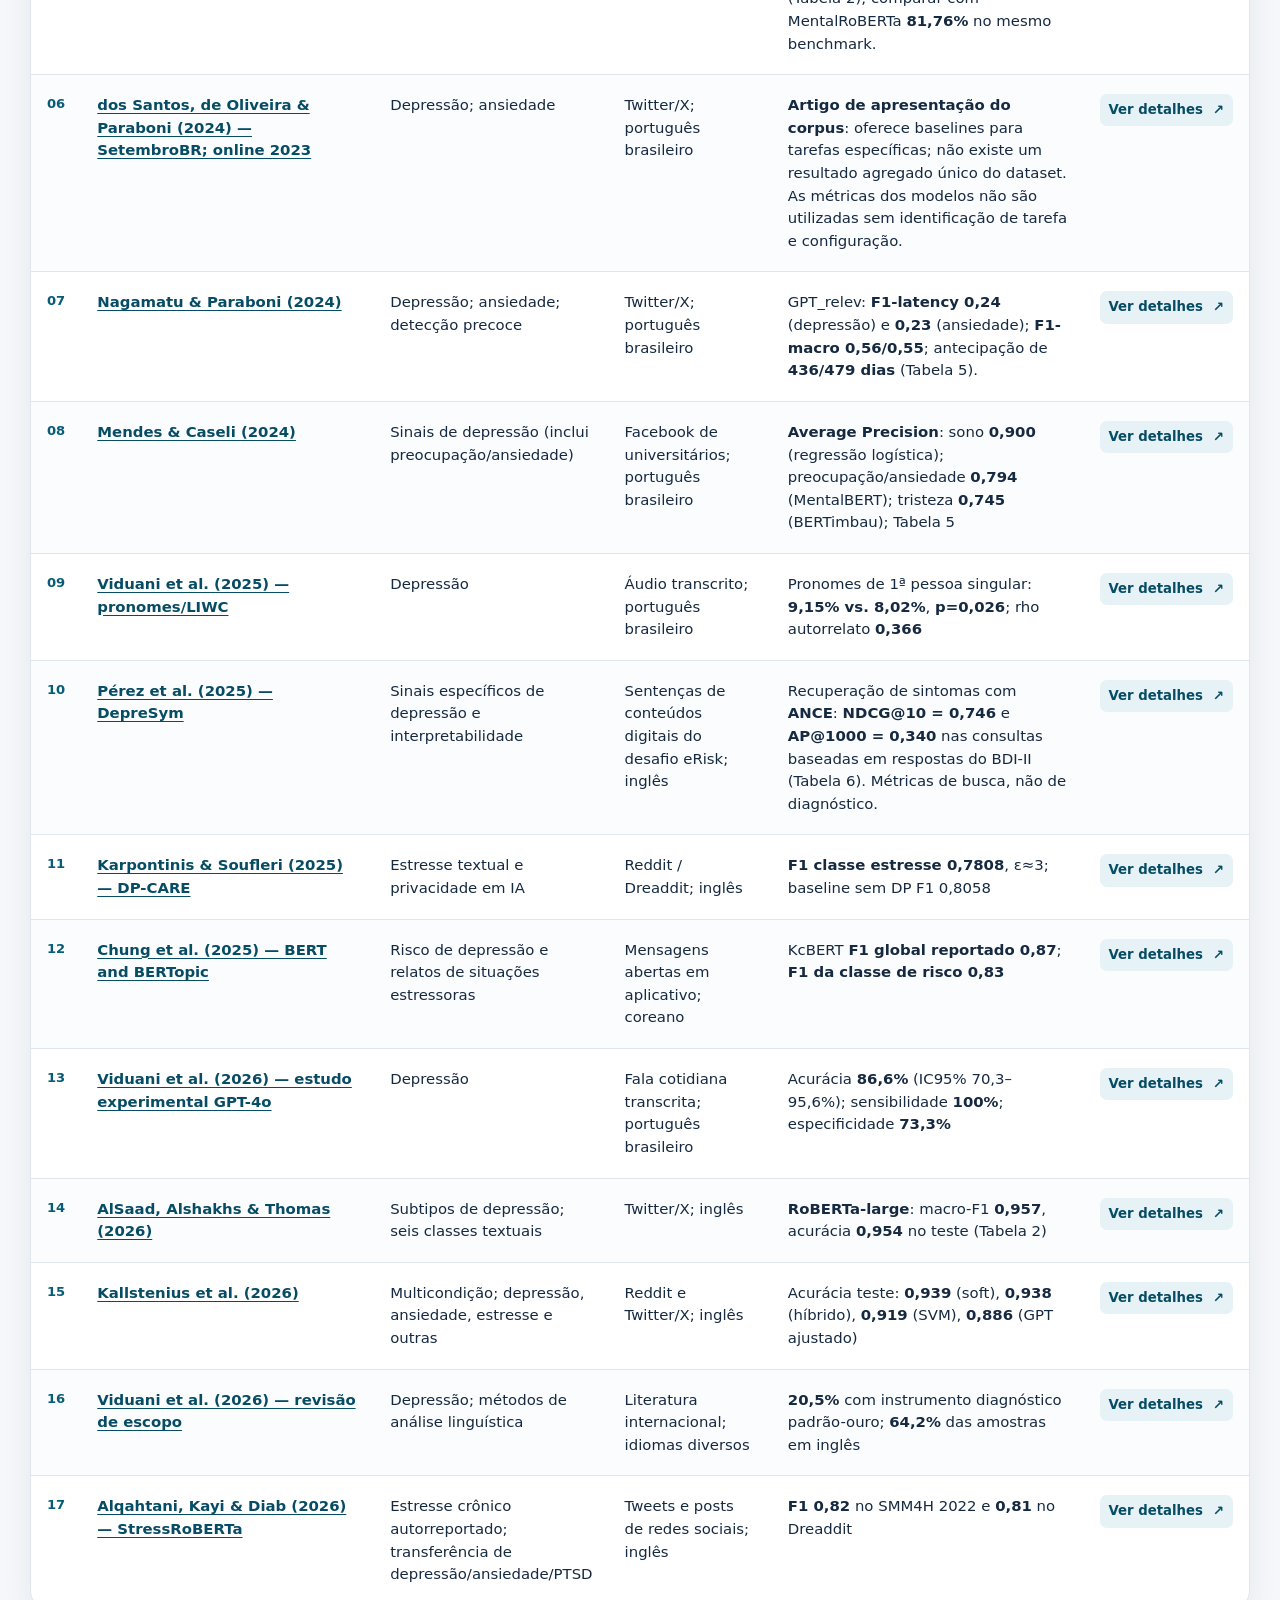
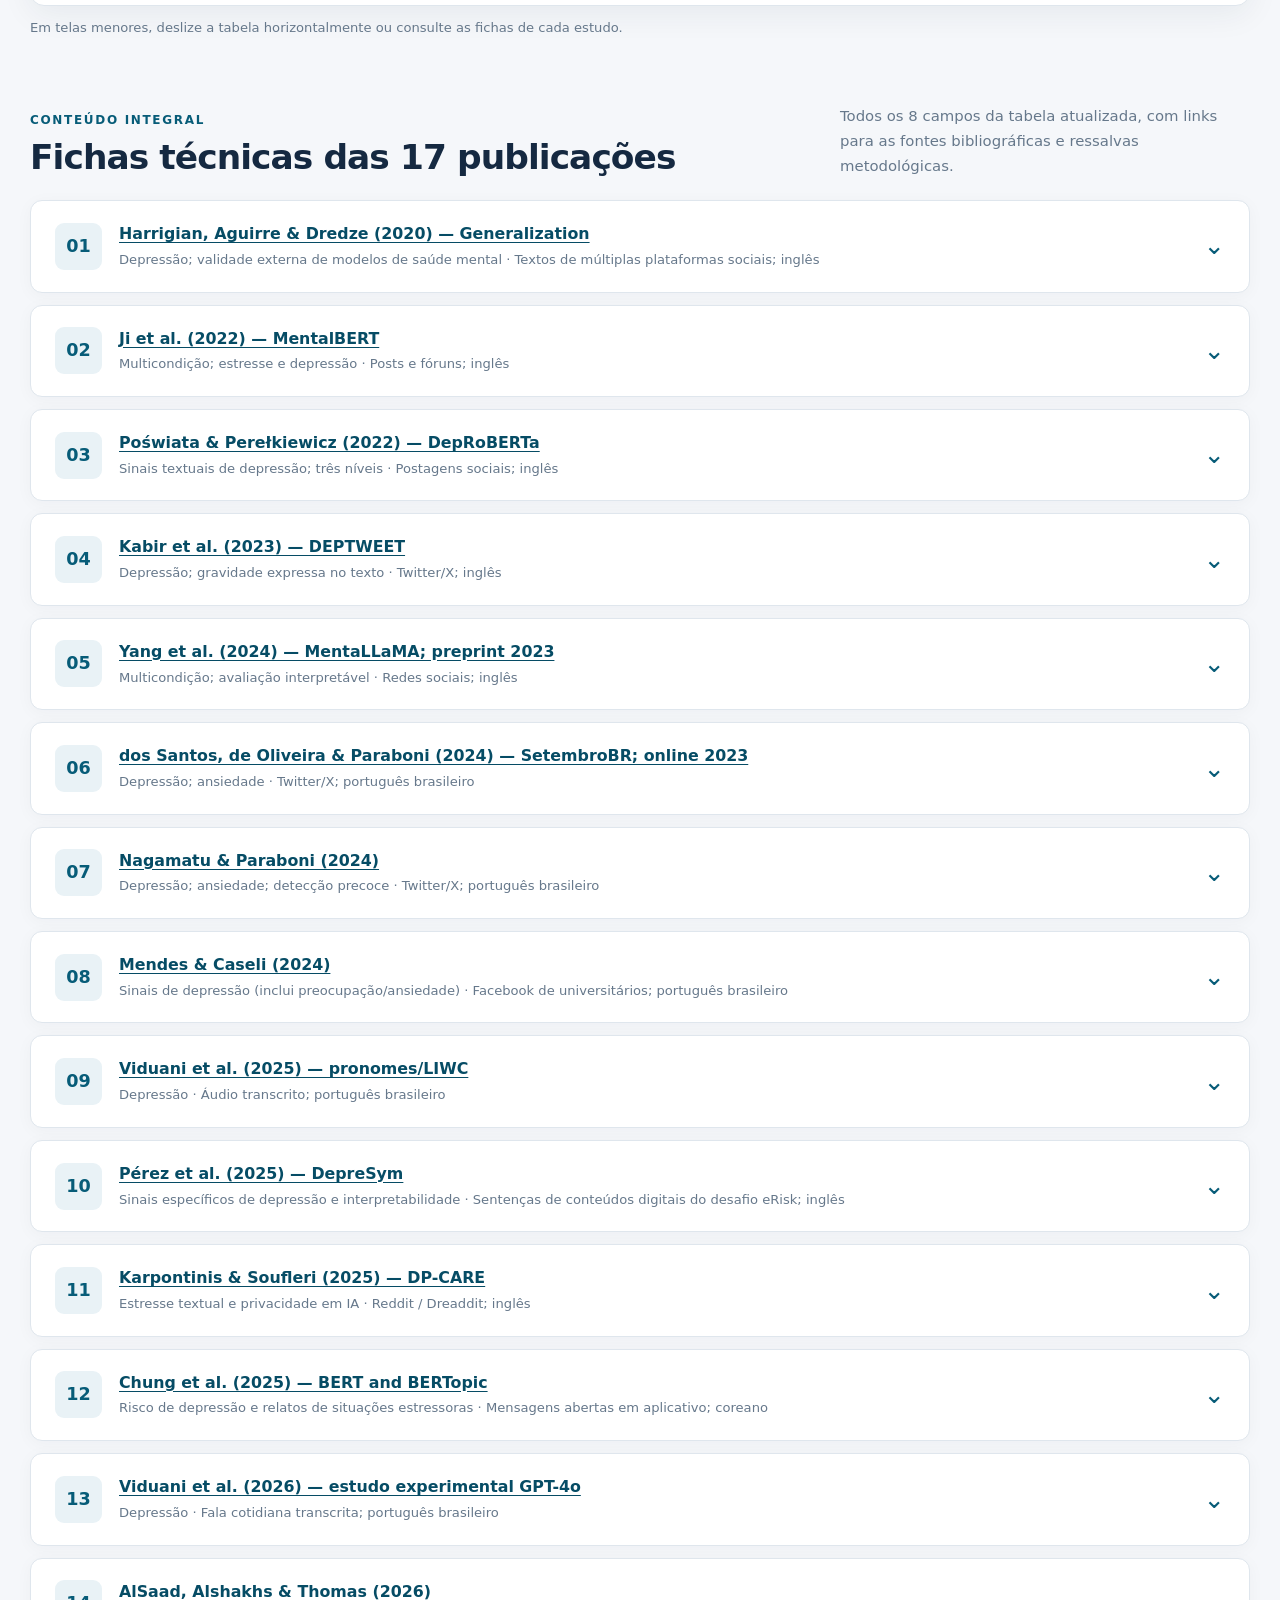
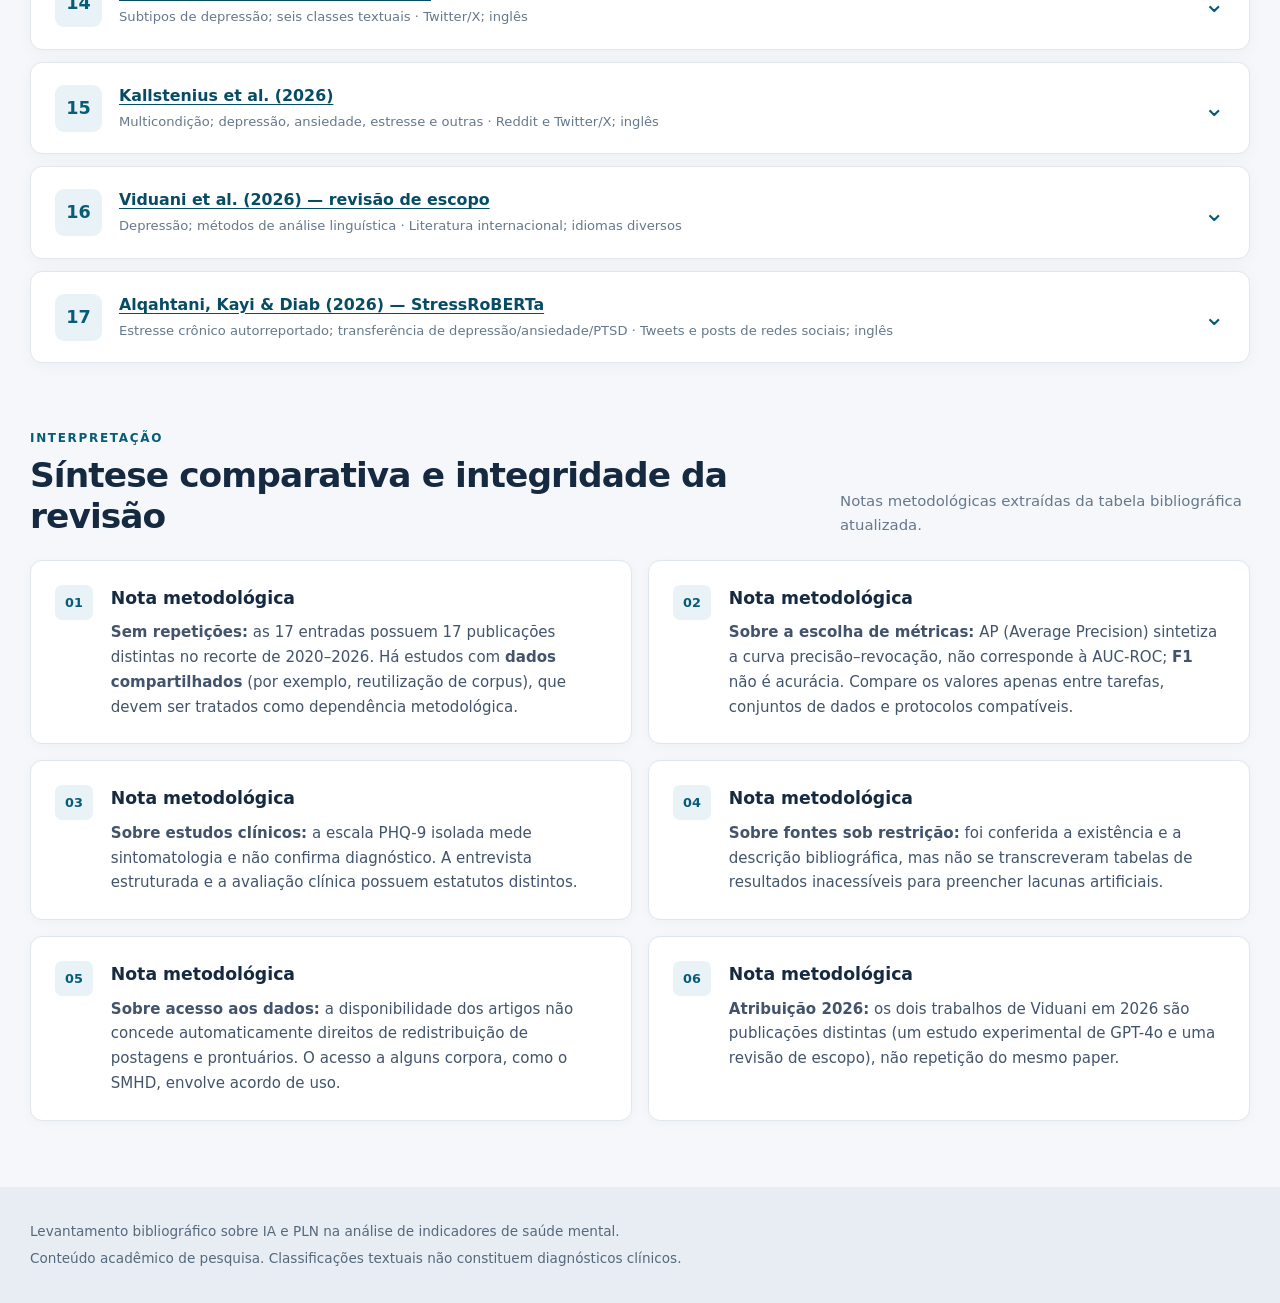
==== commit f2993193: "Atualiza visualização para 17 publicações de 2020 a 2026" ====
--- a/index.html
+++ b/index.html
@@ -3,7 +3,7 @@
 <head>
   <meta charset="utf-8">
   <meta name="viewport" content="width=device-width, initial-scale=1">
-  <meta name="description" content="Tabela comparativa de 28 fontes bibliográficas sobre indicadores textuais de saúde mental com técnicas de inteligência artificial e PLN.">
+  <meta name="description" content="Tabela comparativa de 17 publicações sobre indicadores textuais de saúde mental com técnicas de inteligência artificial e PLN.">
   <meta name="theme-color" content="#14263f">
   <title>Tabela comparativa — Indicadores textuais de saúde mental</title>
   <link rel="stylesheet" href="styles.css">
@@ -16,16 +16,16 @@
     <h1>Tabela comparativa de trabalhos relacionados</h1>
     <p class="lead">Indicadores textuais de depressão, ansiedade, estresse e condições associadas.</p>
     <div class="hero-stats" aria-label="Resumo do levantamento">
-      <div><strong>28</strong><span>fontes bibliográficas distintas</span></div>
+      <div><strong>17</strong><span>fontes bibliográficas distintas</span></div>
       <div><strong>8</strong><span>dimensões de comparação</span></div>
-      <div><strong>2013–2026</strong><span>período do levantamento</span></div>
+      <div><strong>2020–2026</strong><span>período do levantamento</span></div>
     </div>
   </div>
 </header>
 <main class="container">
   <div class="intro" role="note">
     <h2>Sobre este levantamento</h2>
-    <p>Revisão narrativa dirigida de 28 fontes bibliográficas distintas: 27 publicações e um recurso oficial de benchmark (2013–2026). O material reúne análises de IA e processamento de linguagem natural aplicadas a indicadores textuais de saúde mental, com estudos de diferentes idiomas e contextos.</p>
+    <p>Revisão narrativa dirigida de 17 publicações distintas: 17 publicações selecionadas entre 2020 e 2026 (2020–2026). O material reúne análises de IA e processamento de linguagem natural aplicadas a indicadores textuais de saúde mental, com estudos de diferentes idiomas e contextos.</p>
     <p><strong>Nota de rigor:</strong> usuários, publicações e amostras são unidades distintas; autorrelatos, rótulos comunitários, instrumentos psicométricos e diagnósticos clínicos não são equivalentes. Valores não confirmados não foram preenchidos por estimativa.</p>
     <p class="context-note">Atualizado em 30/10/2026, conforme <a href="https://github.com/fernandomarquesaluno-svg/depression_poject/blob/main/tabelas/tabela_comparativa_tecnica.md" target="_blank" rel="noopener noreferrer">tabela bibliográfica canônica do repositório</a>. Uma referência não representa necessariamente um dataset independente.</p>
   </div>
@@ -35,708 +35,185 @@
     <a href="#sintese">Síntese crítica</a>
   </nav>
   <section class="section" id="estudos" aria-labelledby="table-heading">
-    <div class="section-heading"><div><p class="section-kicker">Visão geral</p><h2 id="table-heading">Comparação das 28 fontes</h2></div><p>Referência, condição, tipo de texto e resultados para leitura rápida. Os oito campos completos aparecem nas fichas abaixo.</p></div>
-    <div class="table-container" tabindex="0" role="region" aria-label="Tabela comparativa com 28 fontes, rolável em telas menores">
+    <div class="section-heading"><div><p class="section-kicker">Visão geral</p><h2 id="table-heading">Comparação das 17 publicações</h2></div><p>Referência, condição, tipo de texto e resultados para leitura rápida. Os oito campos completos aparecem nas fichas abaixo.</p></div>
+    <div class="table-container" tabindex="0" role="region" aria-label="Tabela comparativa com 17 publicações, rolável em telas menores">
       <table class="comparison-table">
         <caption>Comparação resumida de estudos científicos de IA e PLN aplicados a indicadores de saúde mental.</caption>
         <thead><tr>
           <th scope="col">#</th><th scope="col">Referência</th><th scope="col">Condição</th><th scope="col">Texto / idioma</th><th scope="col">Resultados relatados</th><th scope="col">Ficha</th>
         </tr></thead>
         <tbody>
-          <tr>
-            <th scope="row" class="number">01</th>
-            <td class="reference"><strong><a href="https://ojs.aaai.org/index.php/ICWSM/article/view/14432" target="_blank" rel="noopener noreferrer">De Choudhury et al. (2013)</a></strong></td>
-            <td>Depressão</td>
-            <td>Twitter; inglês</td>
-            <td>Acurácia <strong>≈70%</strong>; precisão <strong>0,74</strong> para classe positiva (modelo reportado no artigo)</td>
-            <td><a class="detail-link" href="#estudo-1">Ver detalhes<span class="visually-hidden"> do estudo 1</span> <span aria-hidden="true">↗</span></a></td>
-          </tr>
-          <tr>
-            <th scope="row" class="number">02</th>
-            <td class="reference"><strong><a href="https://aclanthology.org/W15-1204/" target="_blank" rel="noopener noreferrer">Coppersmith et al. (2015) — CLPsych</a></strong></td>
-            <td>Depressão; PTSD</td>
-            <td>Twitter; inglês</td>
-            <td><strong>Average Precision (AP)</strong> por tarefa e sistema participante; o artigo não define um escore único para as três tarefas (Figura 1).</td>
-            <td><a class="detail-link" href="#estudo-2">Ver detalhes<span class="visually-hidden"> do estudo 2</span> <span aria-hidden="true">↗</span></a></td>
-          </tr>
-          <tr>
-            <th scope="row" class="number">03</th>
-            <td class="reference"><strong><a href="https://erisk.irlab.org/2017/task.html" target="_blank" rel="noopener noreferrer">eRisk — desafio CLEF (2017)</a></strong></td>
-            <td>Depressão; detecção precoce</td>
-            <td>Históricos sequenciais do Reddit; inglês</td>
-            <td>Execução <strong>FHDO-BCSGA</strong>: F1 <strong>0,64</strong>; ERDE50 <strong>9,69%</strong></td>
-            <td><a class="detail-link" href="#estudo-3">Ver detalhes<span class="visually-hidden"> do estudo 3</span> <span aria-hidden="true">↗</span></a></td>
-          </tr>
-          <tr>
-            <th scope="row" class="number">04</th>
-            <td class="reference"><strong><a href="https://aclanthology.org/E17-1015/" target="_blank" rel="noopener noreferrer">Benton, Mitchell &amp; Hovy (2017) — Multitask Learning</a></strong></td>
-            <td>Condições de saúde mental; tarefas múltiplas</td>
-            <td>Textos de redes sociais; inglês</td>
-            <td>Aprendizado multitarefa, <strong>AUC</strong>: ansiedade <strong>0,813</strong>; depressão <strong>0,769</strong>; tentativa de suicídio <strong>0,835</strong> (Tabela 2).</td>
-            <td><a class="detail-link" href="#estudo-4">Ver detalhes<span class="visually-hidden"> do estudo 4</span> <span aria-hidden="true">↗</span></a></td>
-          </tr>
-          <tr>
-            <th scope="row" class="number">05</th>
-            <td class="reference"><strong><a href="https://aclanthology.org/D17-1322/" target="_blank" rel="noopener noreferrer">Yates, Cohan &amp; Goharian (2017) — Depression and Self-Harm Risk</a></strong></td>
-            <td>Depressão e risco de autolesão</td>
-            <td>Fóruns de apoio e fóruns gerais; inglês</td>
-            <td><strong>F1 = 0,51</strong> para identificação de depressão por usuário (Tabela 2); <strong>F1 = 0,50</strong> para postagens de risco *non-green* (Tabela 3).</td>
-            <td><a class="detail-link" href="#estudo-5">Ver detalhes<span class="visually-hidden"> do estudo 5</span> <span aria-hidden="true">↗</span></a></td>
-          </tr>
-          <tr>
-            <th scope="row" class="number">06</th>
-            <td class="reference"><strong><a href="https://aclanthology.org/C18-1126/" target="_blank" rel="noopener noreferrer">Cohan et al. (2018) — SMHD</a></strong></td>
-            <td>Multicondição (nove condições)</td>
-            <td>Reddit; inglês</td>
-            <td><strong>Precisão macro 95,8%</strong> do *extrator de autodeclarações* (amostra avaliada); <strong>não é F1 dos classificadores</strong> de transtornos.</td>
-            <td><a class="detail-link" href="#estudo-6">Ver detalhes<span class="visually-hidden"> do estudo 6</span> <span aria-hidden="true">↗</span></a></td>
-          </tr>
-          <tr>
-            <th scope="row" class="number">07</th>
-            <td class="reference"><strong><a href="https://aclanthology.org/W18-0609/" target="_blank" rel="noopener noreferrer">Husseini Orabi et al. (2018) — Deep Learning for Depression Detection</a></strong></td>
-            <td>Depressão</td>
-            <td>Twitter; inglês</td>
-            <td>CNNWithMax, <strong>validação cruzada CLPsych</strong>: <strong>F1 86,97%</strong>, <strong>AUC 0,951</strong> (Tabela 2).</td>
-            <td><a class="detail-link" href="#estudo-7">Ver detalhes<span class="visually-hidden"> do estudo 7</span> <span aria-hidden="true">↗</span></a></td>
-          </tr>
-          <tr>
-            <th scope="row" class="number">08</th>
-            <td class="reference"><strong><a href="https://aclanthology.org/W18-5903/" target="_blank" rel="noopener noreferrer">Pirina &amp; Çöltekin (2018) — Effect of Training Data</a></strong></td>
-            <td>Depressão</td>
-            <td>Reddit e corpora sociais de comparação; inglês</td>
-            <td>SVM no cenário <strong>DS–BC</strong>: <strong>F1 98,62%</strong> na validação cruzada, mas <strong>56,88%</strong> no teste; cenário <strong>DO–ND</strong>: F1 teste <strong>67,49%</strong> (Tabela 1).</td>
-            <td><a class="detail-link" href="#estudo-8">Ver detalhes<span class="visually-hidden"> do estudo 8</span> <span aria-hidden="true">↗</span></a></td>
-          </tr>
-          <tr>
-            <th scope="row" class="number">09</th>
-            <td class="reference"><strong><a href="https://doi.org/10.1073/pnas.1802331115" target="_blank" rel="noopener noreferrer">Eichstaedt et al. (2018) — Facebook Language Predicts Depression</a></strong></td>
-            <td>Depressão documentada em prontuário</td>
-            <td>Postagens de Facebook, inglês</td>
-            <td><strong>AUC-ROC 0,69</strong> no histórico; <strong>0,72</strong> em janela de 6 meses para subgrupo com dados suficientes</td>
-            <td><a class="detail-link" href="#estudo-9">Ver detalhes<span class="visually-hidden"> do estudo 9</span> <span aria-hidden="true">↗</span></a></td>
-          </tr>
-          <tr>
-            <th scope="row" class="number">10</th>
-            <td class="reference"><strong><a href="https://aclanthology.org/D19-6213/" target="_blank" rel="noopener noreferrer">Turcan &amp; McKeown (2019) — Dreaddit</a></strong></td>
-            <td>Estresse</td>
-            <td>Reddit; inglês</td>
-            <td><strong>F1 no teste</strong>: BERT-base <strong>0,8065</strong>; regressão logística com Word2Vec do domínio + atributos <strong>0,7980</strong> (Tabela 6).</td>
-            <td><a class="detail-link" href="#estudo-10">Ver detalhes<span class="visually-hidden"> do estudo 10</span> <span aria-hidden="true">↗</span></a></td>
-          </tr>
-          <tr>
-            <th scope="row" class="number">11</th>
-            <td class="reference"><strong><a href="https://doi.org/10.1371/journal.pone.0215476" target="_blank" rel="noopener noreferrer">Merchant et al. (2019) — Predictability of Medical Conditions</a></strong></td>
-            <td>Ansiedade, depressão e outras condições médicas</td>
-            <td>Status de Facebook; inglês</td>
-            <td><strong>AUC-ROC</strong>: ansiedade <strong>0,66</strong>; depressão <strong>0,64</strong> (modelos com linguagem; avaliação por condição); a linguagem melhorou <strong>18 de 21</strong> desfechos vs. dados demográficos.</td>
-            <td><a class="detail-link" href="#estudo-11">Ver detalhes<span class="visually-hidden"> do estudo 11</span> <span aria-hidden="true">↗</span></a></td>
-          </tr>
-          <tr>
-            <th scope="row" class="number">12</th>
-            <td class="reference"><strong><a href="https://aclanthology.org/2020.findings-emnlp.337/" target="_blank" rel="noopener noreferrer">Harrigian, Aguirre &amp; Dredze (2020) — Generalization</a></strong></td>
-            <td>Depressão; validade externa de modelos de saúde mental</td>
-            <td>Textos de múltiplas plataformas sociais; inglês</td>
-            <td>Na análise de artefatos temporais, a separação desajustada elevou artificialmente o <strong>F1 em 3–22%</strong>, dependendo do corpus (§5.2.1); <strong>não há F1 único</strong> para transferência entre plataformas.</td>
-            <td><a class="detail-link" href="#estudo-12">Ver detalhes<span class="visually-hidden"> do estudo 12</span> <span aria-hidden="true">↗</span></a></td>
-          </tr>
-          <tr>
-            <th scope="row" class="number">13</th>
-            <td class="reference"><strong><a href="https://aclanthology.org/2022.lrec-1.778/" target="_blank" rel="noopener noreferrer">Ji et al. (2022) — MentalBERT</a></strong></td>
-            <td>Multicondição; estresse e depressão</td>
-            <td>Posts e fóruns; inglês</td>
-            <td>Em <strong>Dreaddit</strong>: MentalRoBERTa F1 <strong>81,76%</strong>, MentalBERT F1 <strong>80,04%</strong> (Tabela 3)</td>
-            <td><a class="detail-link" href="#estudo-13">Ver detalhes<span class="visually-hidden"> do estudo 13</span> <span aria-hidden="true">↗</span></a></td>
-          </tr>
-          <tr>
-            <th scope="row" class="number">14</th>
-            <td class="reference"><strong><a href="https://aclanthology.org/2022.ltedi-1.40/" target="_blank" rel="noopener noreferrer">Poświata &amp; Perełkiewicz (2022) — DepRoBERTa</a></strong></td>
-            <td>Sinais textuais de depressão; três níveis</td>
-            <td>Postagens sociais; inglês</td>
-            <td><strong>Macro-F1 0,583</strong> para o ensemble vencedor da tarefa</td>
-            <td><a class="detail-link" href="#estudo-14">Ver detalhes<span class="visually-hidden"> do estudo 14</span> <span aria-hidden="true">↗</span></a></td>
-          </tr>
-          <tr>
-            <th scope="row" class="number">15</th>
-            <td class="reference"><strong><a href="https://www.sciencedirect.com/science/article/pii/S0747563222003235" target="_blank" rel="noopener noreferrer">Kabir et al. (2023) — DEPTWEET</a></strong></td>
-            <td>Depressão; gravidade expressa no texto</td>
-            <td>Twitter/X; inglês</td>
-            <td>DistilBERT, <strong>AUC-ROC por classe</strong>: não deprimido <strong>0,789</strong>; leve <strong>0,747</strong>; moderado <strong>0,788</strong>; grave <strong>0,866</strong> (Tabela 5 do manuscrito).</td>
-            <td><a class="detail-link" href="#estudo-15">Ver detalhes<span class="visually-hidden"> do estudo 15</span> <span aria-hidden="true">↗</span></a></td>
-          </tr>
-          <tr>
-            <th scope="row" class="number">16</th>
-            <td class="reference"><strong><a href="https://arxiv.org/abs/2309.13567" target="_blank" rel="noopener noreferrer">Yang et al. (2024) — MentaLLaMA; preprint 2023</a></strong></td>
-            <td>Multicondição; avaliação interpretável</td>
-            <td>Redes sociais; inglês</td>
-            <td>MentaLLaMA-chat-13B: <strong>F1 ponderado 75,79%</strong> em <strong>Dreaddit</strong> (Tabela 2); comparar com MentalRoBERTa <strong>81,76%</strong> no mesmo benchmark.</td>
-            <td><a class="detail-link" href="#estudo-16">Ver detalhes<span class="visually-hidden"> do estudo 16</span> <span aria-hidden="true">↗</span></a></td>
-          </tr>
-          <tr>
-            <th scope="row" class="number">17</th>
-            <td class="reference"><strong><a href="https://link.springer.com/article/10.1007/s10579-022-09633-0" target="_blank" rel="noopener noreferrer">dos Santos, de Oliveira &amp; Paraboni (2024) — SetembroBR; online 2023</a></strong></td>
-            <td>Depressão; ansiedade</td>
-            <td>Twitter/X; português brasileiro</td>
-            <td><strong>Artigo de apresentação do corpus</strong>: oferece baselines para tarefas específicas; não existe um resultado agregado único do dataset. As métricas dos modelos não são utilizadas sem identificação de tarefa e configuração.</td>
-            <td><a class="detail-link" href="#estudo-17">Ver detalhes<span class="visually-hidden"> do estudo 17</span> <span aria-hidden="true">↗</span></a></td>
-          </tr>
-          <tr>
-            <th scope="row" class="number">18</th>
-            <td class="reference"><strong><a href="https://www.linguamatica.com/index.php/linguamatica/pt/article/view/440" target="_blank" rel="noopener noreferrer">Nagamatu &amp; Paraboni (2024)</a></strong></td>
-            <td>Depressão; ansiedade; detecção precoce</td>
-            <td>Twitter/X; português brasileiro</td>
-            <td>GPT_relev: <strong>F1-latency 0,24</strong> (depressão) e <strong>0,23</strong> (ansiedade); <strong>F1-macro 0,56/0,55</strong>; antecipação de <strong>436/479 dias</strong> (Tabela 5).</td>
-            <td><a class="detail-link" href="#estudo-18">Ver detalhes<span class="visually-hidden"> do estudo 18</span> <span aria-hidden="true">↗</span></a></td>
-          </tr>
-          <tr>
-            <th scope="row" class="number">19</th>
-            <td class="reference"><strong><a href="https://aclanthology.org/2024.lrec-main.754/" target="_blank" rel="noopener noreferrer">Mendes &amp; Caseli (2024)</a></strong></td>
-            <td>Sinais de depressão (inclui preocupação/ansiedade)</td>
-            <td>Facebook de universitários; português brasileiro</td>
-            <td><strong>Average Precision</strong>: sono <strong>0,900</strong> (regressão logística); preocupação/ansiedade <strong>0,794</strong> (MentalBERT); tristeza <strong>0,745</strong> (BERTimbau); Tabela 5</td>
-            <td><a class="detail-link" href="#estudo-19">Ver detalhes<span class="visually-hidden"> do estudo 19</span> <span aria-hidden="true">↗</span></a></td>
-          </tr>
-          <tr>
-            <th scope="row" class="number">20</th>
-            <td class="reference"><strong><a href="https://doi.org/10.47626/1516-4446-2024-4058" target="_blank" rel="noopener noreferrer">Viduani et al. (2025) — pronomes/LIWC</a></strong></td>
-            <td>Depressão</td>
-            <td>Áudio transcrito; português brasileiro</td>
-            <td>Pronomes de 1ª pessoa singular: <strong>9,15% vs. 8,02%</strong>, <strong>p=0,026</strong>; rho autorrelato <strong>0,366</strong></td>
-            <td><a class="detail-link" href="#estudo-20">Ver detalhes<span class="visually-hidden"> do estudo 20</span> <span aria-hidden="true">↗</span></a></td>
-          </tr>
-          <tr>
-            <th scope="row" class="number">21</th>
-            <td class="reference"><strong><a href="https://doi.org/10.1007/s10579-025-09831-6" target="_blank" rel="noopener noreferrer">Pérez et al. (2025) — DepreSym</a></strong></td>
-            <td>Sinais específicos de depressão e interpretabilidade</td>
-            <td>Sentenças de conteúdos digitais do desafio eRisk; inglês</td>
-            <td>Recuperação de sintomas com <strong>ANCE</strong>: <strong>NDCG@10 = 0,746</strong> e <strong>AP@1000 = 0,340</strong> nas consultas baseadas em respostas do BDI-II (Tabela 6). Métricas de busca, não de diagnóstico.</td>
-            <td><a class="detail-link" href="#estudo-21">Ver detalhes<span class="visually-hidden"> do estudo 21</span> <span aria-hidden="true">↗</span></a></td>
-          </tr>
-          <tr>
-            <th scope="row" class="number">22</th>
-            <td class="reference"><strong><a href="https://doi.org/10.3389/fdgth.2025.1709671" target="_blank" rel="noopener noreferrer">Karpontinis &amp; Soufleri (2025) — DP-CARE</a></strong></td>
-            <td>Estresse textual e privacidade em IA</td>
-            <td>Reddit / Dreaddit; inglês</td>
-            <td><strong>F1 classe estresse 0,7808</strong>, ε≈3; baseline sem DP F1 0,8058</td>
-            <td><a class="detail-link" href="#estudo-22">Ver detalhes<span class="visually-hidden"> do estudo 22</span> <span aria-hidden="true">↗</span></a></td>
-          </tr>
-          <tr>
-            <th scope="row" class="number">23</th>
-            <td class="reference"><strong><a href="https://doi.org/10.1186/s12889-025-23337-4" target="_blank" rel="noopener noreferrer">Chung et al. (2025) — BERT and BERTopic</a></strong></td>
-            <td>Risco de depressão e relatos de situações estressoras</td>
-            <td>Mensagens abertas em aplicativo; coreano</td>
-            <td>KcBERT <strong>F1 global reportado 0,87</strong>; <strong>F1 da classe de risco 0,83</strong></td>
-            <td><a class="detail-link" href="#estudo-23">Ver detalhes<span class="visually-hidden"> do estudo 23</span> <span aria-hidden="true">↗</span></a></td>
-          </tr>
-          <tr>
-            <th scope="row" class="number">24</th>
-            <td class="reference"><strong><a href="https://pubmed.ncbi.nlm.nih.gov/42134742/" target="_blank" rel="noopener noreferrer">Viduani et al. (2026) — estudo experimental GPT-4o</a></strong></td>
-            <td>Depressão</td>
-            <td>Fala cotidiana transcrita; português brasileiro</td>
-            <td>Acurácia <strong>86,6%</strong> (IC95% 70,3–95,6%); sensibilidade <strong>100%</strong>; especificidade <strong>73,3%</strong></td>
-            <td><a class="detail-link" href="#estudo-24">Ver detalhes<span class="visually-hidden"> do estudo 24</span> <span aria-hidden="true">↗</span></a></td>
-          </tr>
-          <tr>
-            <th scope="row" class="number">25</th>
-            <td class="reference"><strong><a href="https://www.frontiersin.org/journals/digital-health/articles/10.3389/fdgth.2026.1790533/full" target="_blank" rel="noopener noreferrer">AlSaad, Alshakhs &amp; Thomas (2026)</a></strong></td>
-            <td>Subtipos de depressão; seis classes textuais</td>
-            <td>Twitter/X; inglês</td>
-            <td><strong>RoBERTa-large</strong>: macro-F1 <strong>0,957</strong>, acurácia <strong>0,954</strong> no teste (Tabela 2)</td>
-            <td><a class="detail-link" href="#estudo-25">Ver detalhes<span class="visually-hidden"> do estudo 25</span> <span aria-hidden="true">↗</span></a></td>
-          </tr>
-          <tr>
-            <th scope="row" class="number">26</th>
-            <td class="reference"><strong><a href="https://mental.jmir.org/2026/1/e98925/" target="_blank" rel="noopener noreferrer">Kallstenius et al. (2026)</a></strong></td>
-            <td>Multicondição; depressão, ansiedade, estresse e outras</td>
-            <td>Reddit e Twitter/X; inglês</td>
-            <td>Acurácia teste: <strong>0,939</strong> (soft), <strong>0,938</strong> (híbrido), <strong>0,919</strong> (SVM), <strong>0,886</strong> (GPT ajustado)</td>
-            <td><a class="detail-link" href="#estudo-26">Ver detalhes<span class="visually-hidden"> do estudo 26</span> <span aria-hidden="true">↗</span></a></td>
-          </tr>
-          <tr>
-            <th scope="row" class="number">27</th>
-            <td class="reference"><strong><a href="https://pubmed.ncbi.nlm.nih.gov/41825397/" target="_blank" rel="noopener noreferrer">Viduani et al. (2026) — revisão de escopo</a></strong></td>
-            <td>Depressão; métodos de análise linguística</td>
-            <td>Literatura internacional; idiomas diversos</td>
-            <td><strong>20,5%</strong> com instrumento diagnóstico padrão-ouro; <strong>64,2%</strong> das amostras em inglês</td>
-            <td><a class="detail-link" href="#estudo-27">Ver detalhes<span class="visually-hidden"> do estudo 27</span> <span aria-hidden="true">↗</span></a></td>
-          </tr>
-          <tr>
-            <th scope="row" class="number">28</th>
-            <td class="reference"><strong><a href="https://aclanthology.org/2026.healing-1.27/" target="_blank" rel="noopener noreferrer">Alqahtani, Kayi &amp; Diab (2026) — StressRoBERTa</a></strong></td>
-            <td>Estresse crônico autorreportado; transferência de depressão/ansiedade/PTSD</td>
-            <td>Tweets e posts de redes sociais; inglês</td>
-            <td><strong>F1 0,82</strong> no SMM4H 2022 e <strong>0,81</strong> no Dreaddit</td>
-            <td><a class="detail-link" href="#estudo-28">Ver detalhes<span class="visually-hidden"> do estudo 28</span> <span aria-hidden="true">↗</span></a></td>
-          </tr>
-        </tbody>
+          <tr><th scope="row" class="number">01</th><td class="reference"><strong><a href="https://aclanthology.org/2020.findings-emnlp.337/" target="_blank" rel="noopener noreferrer">Harrigian, Aguirre &amp; Dredze (2020) — Generalization</a></strong></td><td>Depressão; validade externa de modelos de saúde mental</td><td>Textos de múltiplas plataformas sociais; inglês</td><td>Na análise de artefatos temporais, a separação desajustada elevou artificialmente o <strong>F1 em 3–22%</strong>, dependendo do corpus (§5.2.1); <strong>não há F1 único</strong> para transferência entre plataformas.</td><td><a class="detail-link" href="#estudo-1">Ver detalhes<span class="visually-hidden"> do estudo 1</span> <span aria-hidden="true">↗</span></a></td></tr>
+          <tr><th scope="row" class="number">02</th><td class="reference"><strong><a href="https://aclanthology.org/2022.lrec-1.778/" target="_blank" rel="noopener noreferrer">Ji et al. (2022) — MentalBERT</a></strong></td><td>Multicondição; estresse e depressão</td><td>Posts e fóruns; inglês</td><td>Em <strong>Dreaddit</strong>: MentalRoBERTa F1 <strong>81,76%</strong>, MentalBERT F1 <strong>80,04%</strong> (Tabela 3)</td><td><a class="detail-link" href="#estudo-2">Ver detalhes<span class="visually-hidden"> do estudo 2</span> <span aria-hidden="true">↗</span></a></td></tr>
+          <tr><th scope="row" class="number">03</th><td class="reference"><strong><a href="https://aclanthology.org/2022.ltedi-1.40/" target="_blank" rel="noopener noreferrer">Poświata &amp; Perełkiewicz (2022) — DepRoBERTa</a></strong></td><td>Sinais textuais de depressão; três níveis</td><td>Postagens sociais; inglês</td><td><strong>Macro-F1 0,583</strong> para o ensemble vencedor da tarefa</td><td><a class="detail-link" href="#estudo-3">Ver detalhes<span class="visually-hidden"> do estudo 3</span> <span aria-hidden="true">↗</span></a></td></tr>
+          <tr><th scope="row" class="number">04</th><td class="reference"><strong><a href="https://www.sciencedirect.com/science/article/pii/S0747563222003235" target="_blank" rel="noopener noreferrer">Kabir et al. (2023) — DEPTWEET</a></strong></td><td>Depressão; gravidade expressa no texto</td><td>Twitter/X; inglês</td><td>DistilBERT, <strong>AUC-ROC por classe</strong>: não deprimido <strong>0,789</strong>; leve <strong>0,747</strong>; moderado <strong>0,788</strong>; grave <strong>0,866</strong> (Tabela 5 do manuscrito).</td><td><a class="detail-link" href="#estudo-4">Ver detalhes<span class="visually-hidden"> do estudo 4</span> <span aria-hidden="true">↗</span></a></td></tr>
+          <tr><th scope="row" class="number">05</th><td class="reference"><strong><a href="https://arxiv.org/abs/2309.13567" target="_blank" rel="noopener noreferrer">Yang et al. (2024) — MentaLLaMA; preprint 2023</a></strong></td><td>Multicondição; avaliação interpretável</td><td>Redes sociais; inglês</td><td>MentaLLaMA-chat-13B: <strong>F1 ponderado 75,79%</strong> em <strong>Dreaddit</strong> (Tabela 2); comparar com MentalRoBERTa <strong>81,76%</strong> no mesmo benchmark.</td><td><a class="detail-link" href="#estudo-5">Ver detalhes<span class="visually-hidden"> do estudo 5</span> <span aria-hidden="true">↗</span></a></td></tr>
+          <tr><th scope="row" class="number">06</th><td class="reference"><strong><a href="https://link.springer.com/article/10.1007/s10579-022-09633-0" target="_blank" rel="noopener noreferrer">dos Santos, de Oliveira &amp; Paraboni (2024) — SetembroBR; online 2023</a></strong></td><td>Depressão; ansiedade</td><td>Twitter/X; português brasileiro</td><td><strong>Artigo de apresentação do corpus</strong>: oferece baselines para tarefas específicas; não existe um resultado agregado único do dataset. As métricas dos modelos não são utilizadas sem identificação de tarefa e configuração.</td><td><a class="detail-link" href="#estudo-6">Ver detalhes<span class="visually-hidden"> do estudo 6</span> <span aria-hidden="true">↗</span></a></td></tr>
+          <tr><th scope="row" class="number">07</th><td class="reference"><strong><a href="https://www.linguamatica.com/index.php/linguamatica/pt/article/view/440" target="_blank" rel="noopener noreferrer">Nagamatu &amp; Paraboni (2024)</a></strong></td><td>Depressão; ansiedade; detecção precoce</td><td>Twitter/X; português brasileiro</td><td>GPT_relev: <strong>F1-latency 0,24</strong> (depressão) e <strong>0,23</strong> (ansiedade); <strong>F1-macro 0,56/0,55</strong>; antecipação de <strong>436/479 dias</strong> (Tabela 5).</td><td><a class="detail-link" href="#estudo-7">Ver detalhes<span class="visually-hidden"> do estudo 7</span> <span aria-hidden="true">↗</span></a></td></tr>
+          <tr><th scope="row" class="number">08</th><td class="reference"><strong><a href="https://aclanthology.org/2024.lrec-main.754/" target="_blank" rel="noopener noreferrer">Mendes &amp; Caseli (2024)</a></strong></td><td>Sinais de depressão (inclui preocupação/ansiedade)</td><td>Facebook de universitários; português brasileiro</td><td><strong>Average Precision</strong>: sono <strong>0,900</strong> (regressão logística); preocupação/ansiedade <strong>0,794</strong> (MentalBERT); tristeza <strong>0,745</strong> (BERTimbau); Tabela 5</td><td><a class="detail-link" href="#estudo-8">Ver detalhes<span class="visually-hidden"> do estudo 8</span> <span aria-hidden="true">↗</span></a></td></tr>
+          <tr><th scope="row" class="number">09</th><td class="reference"><strong><a href="https://doi.org/10.47626/1516-4446-2024-4058" target="_blank" rel="noopener noreferrer">Viduani et al. (2025) — pronomes/LIWC</a></strong></td><td>Depressão</td><td>Áudio transcrito; português brasileiro</td><td>Pronomes de 1ª pessoa singular: <strong>9,15% vs. 8,02%</strong>, <strong>p=0,026</strong>; rho autorrelato <strong>0,366</strong></td><td><a class="detail-link" href="#estudo-9">Ver detalhes<span class="visually-hidden"> do estudo 9</span> <span aria-hidden="true">↗</span></a></td></tr>
+          <tr><th scope="row" class="number">10</th><td class="reference"><strong><a href="https://doi.org/10.1007/s10579-025-09831-6" target="_blank" rel="noopener noreferrer">Pérez et al. (2025) — DepreSym</a></strong></td><td>Sinais específicos de depressão e interpretabilidade</td><td>Sentenças de conteúdos digitais do desafio eRisk; inglês</td><td>Recuperação de sintomas com <strong>ANCE</strong>: <strong>NDCG@10 = 0,746</strong> e <strong>AP@1000 = 0,340</strong> nas consultas baseadas em respostas do BDI-II (Tabela 6). Métricas de busca, não de diagnóstico.</td><td><a class="detail-link" href="#estudo-10">Ver detalhes<span class="visually-hidden"> do estudo 10</span> <span aria-hidden="true">↗</span></a></td></tr>
+          <tr><th scope="row" class="number">11</th><td class="reference"><strong><a href="https://doi.org/10.3389/fdgth.2025.1709671" target="_blank" rel="noopener noreferrer">Karpontinis &amp; Soufleri (2025) — DP-CARE</a></strong></td><td>Estresse textual e privacidade em IA</td><td>Reddit / Dreaddit; inglês</td><td><strong>F1 classe estresse 0,7808</strong>, ε≈3; baseline sem DP F1 0,8058</td><td><a class="detail-link" href="#estudo-11">Ver detalhes<span class="visually-hidden"> do estudo 11</span> <span aria-hidden="true">↗</span></a></td></tr>
+          <tr><th scope="row" class="number">12</th><td class="reference"><strong><a href="https://doi.org/10.1186/s11789-025-23337-4" target="_blank" rel="noopener noreferrer">Chung et al. (2025) — BERT and BERTopic</a></strong></td><td>Risco de depressão e relatos de situações estressoras</td><td>Mensagens abertas em aplicativo; coreano</td><td>KcBERT <strong>F1 global reportado 0,87</strong>; <strong>F1 da classe de risco 0,83</strong></td><td><a class="detail-link" href="#estudo-12">Ver detalhes<span class="visually-hidden"> do estudo 12</span> <span aria-hidden="true">↗</span></a></td></tr>
+          <tr><th scope="row" class="number">13</th><td class="reference"><strong><a href="https://pubmed.ncbi.nlm.nih.gov/42134742/" target="_blank" rel="noopener noreferrer">Viduani et al. (2026) — estudo experimental GPT-4o</a></strong></td><td>Depressão</td><td>Fala cotidiana transcrita; português brasileiro</td><td>Acurácia <strong>86,6%</strong> (IC95% 70,3–95,6%); sensibilidade <strong>100%</strong>; especificidade <strong>73,3%</strong></td><td><a class="detail-link" href="#estudo-13">Ver detalhes<span class="visually-hidden"> do estudo 13</span> <span aria-hidden="true">↗</span></a></td></tr>
+          <tr><th scope="row" class="number">14</th><td class="reference"><strong><a href="https://www.frontiersin.org/journals/digital-health/articles/10.3389/fdgth.2026.1790533/full" target="_blank" rel="noopener noreferrer">AlSaad, Alshakhs &amp; Thomas (2026)</a></strong></td><td>Subtipos de depressão; seis classes textuais</td><td>Twitter/X; inglês</td><td><strong>RoBERTa-large</strong>: macro-F1 <strong>0,957</strong>, acurácia <strong>0,954</strong> no teste (Tabela 2)</td><td><a class="detail-link" href="#estudo-14">Ver detalhes<span class="visually-hidden"> do estudo 14</span> <span aria-hidden="true">↗</span></a></td></tr>
+          <tr><th scope="row" class="number">15</th><td class="reference"><strong><a href="https://mental.jmir.org/2026/1/e98925/" target="_blank" rel="noopener noreferrer">Kallstenius et al. (2026)</a></strong></td><td>Multicondição; depressão, ansiedade, estresse e outras</td><td>Reddit e Twitter/X; inglês</td><td>Acurácia teste: <strong>0,939</strong> (soft), <strong>0,938</strong> (híbrido), <strong>0,919</strong> (SVM), <strong>0,886</strong> (GPT ajustado)</td><td><a class="detail-link" href="#estudo-15">Ver detalhes<span class="visually-hidden"> do estudo 15</span> <span aria-hidden="true">↗</span></a></td></tr>
+          <tr><th scope="row" class="number">16</th><td class="reference"><strong><a href="https://pubmed.ncbi.nlm.nih.gov/41825397/" target="_blank" rel="noopener noreferrer">Viduani et al. (2026) — revisão de escopo</a></strong></td><td>Depressão; métodos de análise linguística</td><td>Literatura internacional; idiomas diversos</td><td><strong>20,5%</strong> com instrumento diagnóstico padrão-ouro; <strong>64,2%</strong> das amostras em inglês</td><td><a class="detail-link" href="#estudo-16">Ver detalhes<span class="visually-hidden"> do estudo 16</span> <span aria-hidden="true">↗</span></a></td></tr>
+          <tr><th scope="row" class="number">17</th><td class="reference"><strong><a href="https://aclanthology.org/2026.healing-1.27/" target="_blank" rel="noopener noreferrer">Alqahtani, Kayi &amp; Diab (2026) — StressRoBERTa</a></strong></td><td>Estresse crônico autorreportado; transferência de depressão/ansiedade/PTSD</td><td>Tweets e posts de redes sociais; inglês</td><td><strong>F1 0,82</strong> no SMM4H 2022 e <strong>0,81</strong> no Dreaddit</td><td><a class="detail-link" href="#estudo-17">Ver detalhes<span class="visually-hidden"> do estudo 17</span> <span aria-hidden="true">↗</span></a></td></tr>
+</tbody>
       </table>
     </div>
     <p class="table-help">Em telas menores, deslize a tabela horizontalmente ou consulte as fichas de cada estudo.</p>
   </section>
   <section class="section" id="fichas" aria-labelledby="details-heading">
-    <div class="section-heading"><div><p class="section-kicker">Conteúdo integral</p><h2 id="details-heading">Fichas técnicas das 28 fontes</h2></div><p>Todos os 8 campos da tabela atualizada, com links para as fontes bibliográficas e ressalvas metodológicas.</p></div>
+    <div class="section-heading"><div><p class="section-kicker">Conteúdo integral</p><h2 id="details-heading">Fichas técnicas das 17 publicações</h2></div><p>Todos os 8 campos da tabela atualizada, com links para as fontes bibliográficas e ressalvas metodológicas.</p></div>
     <div class="study-list">
-      <details class="study-card" id="estudo-1">
-        <summary><span class="study-index">01</span><span class="study-summary"><strong><a href="https://ojs.aaai.org/index.php/ICWSM/article/view/14432" target="_blank" rel="noopener noreferrer">De Choudhury et al. (2013)</a></strong><small>Depressão · Twitter; inglês</small></span><span class="chevron" aria-hidden="true">⌄</span></summary>
-        <div class="study-content">
-          <dl class="study-grid">
-            <div class="study-field"><dt>Referência e Ano</dt><dd><a href="https://ojs.aaai.org/index.php/ICWSM/article/view/14432" target="_blank" rel="noopener noreferrer">De Choudhury et al. (2013)</a></dd></div>
-            <div class="study-field"><dt>Problema ou Condição Investigada</dt><dd>Depressão</dd></div>
-            <div class="study-field"><dt>Tipo de Texto e Idioma</dt><dd>Twitter; inglês</dd></div>
-            <div class="study-field"><dt>Dataset, Origem e Volumetria</dt><dd>476 usuários (171 CES-D positivos, 305 negativos); 2.157.992 tweets</dd></div>
-            <div class="study-field"><dt>Estratégia de Rotulagem</dt><dd>CES-D e histórico autorreferido; sem entrevista diagnóstica independente</dd></div>
-            <div class="study-field"><dt>Métodos de IA e Técnicas de PLN</dt><dd>SVM; LIWC; atributos temporais, sociais e lexicais</dd></div>
-            <div class="study-field"><dt>Métricas e Resultados Quantitativos</dt><dd>Acurácia <strong>≈70%</strong>; precisão <strong>0,74</strong> para classe positiva (modelo reportado no artigo)</dd></div>
-            <div class="study-field"><dt>Limitações Relevantes e Relação com o Projeto</dt><dd>Coorte de conveniência; predição em nível de usuário</dd></div>
-          </dl>
-          <p class="card-foot"><a href="#estudos">↑ Voltar à tabela</a></p>
-        </div>
-      </details>
-      <details class="study-card" id="estudo-2">
-        <summary><span class="study-index">02</span><span class="study-summary"><strong><a href="https://aclanthology.org/W15-1204/" target="_blank" rel="noopener noreferrer">Coppersmith et al. (2015) — CLPsych</a></strong><small>Depressão; PTSD · Twitter; inglês</small></span><span class="chevron" aria-hidden="true">⌄</span></summary>
-        <div class="study-content">
-          <dl class="study-grid">
-            <div class="study-field"><dt>Referência e Ano</dt><dd><a href="https://aclanthology.org/W15-1204/" target="_blank" rel="noopener noreferrer">Coppersmith et al. (2015) — CLPsych</a></dd></div>
-            <div class="study-field"><dt>Problema ou Condição Investigada</dt><dd>Depressão; PTSD</dd></div>
-            <div class="study-field"><dt>Tipo de Texto e Idioma</dt><dd>Twitter; inglês</dd></div>
-            <div class="study-field"><dt>Dataset, Origem e Volumetria</dt><dd>Conjunto da shared task: <strong>1.711 usuários</strong> (treino + teste; página oficial atualizada em 2026).</dd></div>
-            <div class="study-field"><dt>Estratégia de Rotulagem</dt><dd>Diagnóstico autodeclarado; controles pareados</dd></div>
-            <div class="study-field"><dt>Métodos de IA e Técnicas de PLN</dt><dd>Diversos sistemas submetidos a três tarefas binárias</dd></div>
-            <div class="study-field"><dt>Métricas e Resultados Quantitativos</dt><dd><strong>Average Precision (AP)</strong> por tarefa e sistema participante; o artigo não define um escore único para as três tarefas (Figura 1).</dd></div>
-            <div class="study-field"><dt>Limitações Relevantes e Relação com o Projeto</dt><dd>Corpus retirado da distribuição em junho de 2026; benchmark histórico</dd></div>
-          </dl>
-          <p class="card-foot"><a href="#estudos">↑ Voltar à tabela</a></p>
-        </div>
-      </details>
-      <details class="study-card" id="estudo-3">
-        <summary><span class="study-index">03</span><span class="study-summary"><strong><a href="https://erisk.irlab.org/2017/task.html" target="_blank" rel="noopener noreferrer">eRisk — desafio CLEF (2017)</a></strong><small>Depressão; detecção precoce · Históricos sequenciais do Reddit; inglês</small></span><span class="chevron" aria-hidden="true">⌄</span></summary>
-        <div class="study-content">
-          <dl class="study-grid">
-            <div class="study-field"><dt>Referência e Ano</dt><dd><a href="https://erisk.irlab.org/2017/task.html" target="_blank" rel="noopener noreferrer">eRisk — desafio CLEF (2017)</a></dd></div>
-            <div class="study-field"><dt>Problema ou Condição Investigada</dt><dd>Depressão; detecção precoce</dd></div>
-            <div class="study-field"><dt>Tipo de Texto e Idioma</dt><dd>Históricos sequenciais do Reddit; inglês</dd></div>
-            <div class="study-field"><dt>Dataset, Origem e Volumetria</dt><dd>Desafio com 30 submissões de oito instituições; usuários: <strong>não consolidado nesta revisão</strong> na página de resultados</dd></div>
-            <div class="study-field"><dt>Estratégia de Rotulagem</dt><dd>Rótulos de risco do desafio; não equivalem a entrevista clínica</dd></div>
-            <div class="study-field"><dt>Métodos de IA e Técnicas de PLN</dt><dd>Sistemas concorrentes com decisões em etapas temporais</dd></div>
-            <div class="study-field"><dt>Métricas e Resultados Quantitativos</dt><dd>Execução <strong>FHDO-BCSGA</strong>: F1 <strong>0,64</strong>; ERDE50 <strong>9,69%</strong></dd></div>
-            <div class="study-field"><dt>Limitações Relevantes e Relação com o Projeto</dt><dd>Métrica penaliza atraso; não há um único modelo representativo</dd></div>
-          </dl>
-          <p class="card-foot"><a href="#estudos">↑ Voltar à tabela</a></p>
-        </div>
-      </details>
-      <details class="study-card" id="estudo-4">
-        <summary><span class="study-index">04</span><span class="study-summary"><strong><a href="https://aclanthology.org/E17-1015/" target="_blank" rel="noopener noreferrer">Benton, Mitchell &amp; Hovy (2017) — Multitask Learning</a></strong><small>Condições de saúde mental; tarefas múltiplas · Textos de redes sociais; inglês</small></span><span class="chevron" aria-hidden="true">⌄</span></summary>
-        <div class="study-content">
-          <dl class="study-grid">
-            <div class="study-field"><dt>Referência e Ano</dt><dd><a href="https://aclanthology.org/E17-1015/" target="_blank" rel="noopener noreferrer">Benton, Mitchell &amp; Hovy (2017) — Multitask Learning</a></dd></div>
-            <div class="study-field"><dt>Problema ou Condição Investigada</dt><dd>Condições de saúde mental; tarefas múltiplas</dd></div>
-            <div class="study-field"><dt>Tipo de Texto e Idioma</dt><dd>Textos de redes sociais; inglês</dd></div>
-            <div class="study-field"><dt>Dataset, Origem e Volumetria</dt><dd>Dados sociais rotulados para diferentes condições; volumes específicos não consolidado nesta revisão nesta síntese</dd></div>
-            <div class="study-field"><dt>Estratégia de Rotulagem</dt><dd>Rótulos dos corpora e atributos demográficos; não equiparar a diagnóstico clínico independente</dd></div>
-            <div class="study-field"><dt>Métodos de IA e Técnicas de PLN</dt><dd>Aprendizado multitarefa (MTL); redes neurais e atributos compartilhados</dd></div>
-            <div class="study-field"><dt>Métricas e Resultados Quantitativos</dt><dd>Aprendizado multitarefa, <strong>AUC</strong>: ansiedade <strong>0,813</strong>; depressão <strong>0,769</strong>; tentativa de suicídio <strong>0,835</strong> (Tabela 2).</dd></div>
-            <div class="study-field"><dt>Limitações Relevantes e Relação com o Projeto</dt><dd>Transferência entre tarefas é valiosa em cenário de poucos dados; possíveis vieses demográficos</dd></div>
-          </dl>
-          <p class="card-foot"><a href="#estudos">↑ Voltar à tabela</a></p>
-        </div>
-      </details>
-      <details class="study-card" id="estudo-5">
-        <summary><span class="study-index">05</span><span class="study-summary"><strong><a href="https://aclanthology.org/D17-1322/" target="_blank" rel="noopener noreferrer">Yates, Cohan &amp; Goharian (2017) — Depression and Self-Harm Risk</a></strong><small>Depressão e risco de autolesão · Fóruns de apoio e fóruns gerais; inglês</small></span><span class="chevron" aria-hidden="true">⌄</span></summary>
-        <div class="study-content">
-          <dl class="study-grid">
-            <div class="study-field"><dt>Referência e Ano</dt><dd><a href="https://aclanthology.org/D17-1322/" target="_blank" rel="noopener noreferrer">Yates, Cohan &amp; Goharian (2017) — Depression and Self-Harm Risk</a></dd></div>
-            <div class="study-field"><dt>Problema ou Condição Investigada</dt><dd>Depressão e risco de autolesão</dd></div>
-            <div class="study-field"><dt>Tipo de Texto e Idioma</dt><dd>Fóruns de apoio e fóruns gerais; inglês</dd></div>
-            <div class="study-field"><dt>Dataset, Origem e Volumetria</dt><dd>Posts de fóruns e usuários com autorrelato de depressão; tamanho não consolidado nesta revisão nesta síntese</dd></div>
-            <div class="study-field"><dt>Estratégia de Rotulagem</dt><dd>Autodeclarações de depressão; identificação de mensagens de risco nos fóruns de apoio</dd></div>
-            <div class="study-field"><dt>Métodos de IA e Técnicas de PLN</dt><dd>Classificadores linguísticos para posts e usuários; comparação com baselines</dd></div>
-            <div class="study-field"><dt>Métricas e Resultados Quantitativos</dt><dd><strong>F1 = 0,51</strong> para identificação de depressão por usuário (Tabela 2); <strong>F1 = 0,50</strong> para postagens de risco *non-green* (Tabela 3).</dd></div>
-            <div class="study-field"><dt>Limitações Relevantes e Relação com o Projeto</dt><dd>Diferentes unidades de decisão: risco expresso no post e depressão autodeclarada pelo usuário</dd></div>
-          </dl>
-          <p class="card-foot"><a href="#estudos">↑ Voltar à tabela</a></p>
-        </div>
-      </details>
-      <details class="study-card" id="estudo-6">
-        <summary><span class="study-index">06</span><span class="study-summary"><strong><a href="https://aclanthology.org/C18-1126/" target="_blank" rel="noopener noreferrer">Cohan et al. (2018) — SMHD</a></strong><small>Multicondição (nove condições) · Reddit; inglês</small></span><span class="chevron" aria-hidden="true">⌄</span></summary>
-        <div class="study-content">
-          <dl class="study-grid">
-            <div class="study-field"><dt>Referência e Ano</dt><dd><a href="https://aclanthology.org/C18-1126/" target="_blank" rel="noopener noreferrer">Cohan et al. (2018) — SMHD</a></dd></div>
-            <div class="study-field"><dt>Problema ou Condição Investigada</dt><dd>Multicondição (nove condições)</dd></div>
-            <div class="study-field"><dt>Tipo de Texto e Idioma</dt><dd>Reddit; inglês</dd></div>
-            <div class="study-field"><dt>Dataset, Origem e Volumetria</dt><dd>20.406 usuários com autorrelato e 335.952 controles pareados</dd></div>
-            <div class="study-field"><dt>Estratégia de Rotulagem</dt><dd>Padrões textuais de autorrelato e seleção de controles</dd></div>
-            <div class="study-field"><dt>Métodos de IA e Técnicas de PLN</dt><dd>Extração de diagnósticos declarados; modelos de classificação e análise linguística</dd></div>
-            <div class="study-field"><dt>Métricas e Resultados Quantitativos</dt><dd><strong>Precisão macro 95,8%</strong> do *extrator de autodeclarações* (amostra avaliada); <strong>não é F1 dos classificadores</strong> de transtornos.</dd></div>
-            <div class="study-field"><dt>Limitações Relevantes e Relação com o Projeto</dt><dd>Autorrelato; domínio Reddit; dados com acordo de uso</dd></div>
-          </dl>
-          <p class="card-foot"><a href="#estudos">↑ Voltar à tabela</a></p>
-        </div>
-      </details>
-      <details class="study-card" id="estudo-7">
-        <summary><span class="study-index">07</span><span class="study-summary"><strong><a href="https://aclanthology.org/W18-0609/" target="_blank" rel="noopener noreferrer">Husseini Orabi et al. (2018) — Deep Learning for Depression Detection</a></strong><small>Depressão · Twitter; inglês</small></span><span class="chevron" aria-hidden="true">⌄</span></summary>
-        <div class="study-content">
-          <dl class="study-grid">
-            <div class="study-field"><dt>Referência e Ano</dt><dd><a href="https://aclanthology.org/W18-0609/" target="_blank" rel="noopener noreferrer">Husseini Orabi et al. (2018) — Deep Learning for Depression Detection</a></dd></div>
-            <div class="study-field"><dt>Problema ou Condição Investigada</dt><dd>Depressão</dd></div>
-            <div class="study-field"><dt>Tipo de Texto e Idioma</dt><dd>Twitter; inglês</dd></div>
-            <div class="study-field"><dt>Dataset, Origem e Volumetria</dt><dd>Textos de usuários, com dados de treinamento limitados; volume não rechecado</dd></div>
-            <div class="study-field"><dt>Estratégia de Rotulagem</dt><dd>Rótulos das coleções de usuários utilizadas; sem inferir entrevista diagnóstica</dd></div>
-            <div class="study-field"><dt>Métodos de IA e Técnicas de PLN</dt><dd>Comparação de arquiteturas neurais profundas para classificação por usuário</dd></div>
-            <div class="study-field"><dt>Métricas e Resultados Quantitativos</dt><dd>CNNWithMax, <strong>validação cruzada CLPsych</strong>: <strong>F1 86,97%</strong>, <strong>AUC 0,951</strong> (Tabela 2).</dd></div>
-            <div class="study-field"><dt>Limitações Relevantes e Relação com o Projeto</dt><dd>Evidencia a sensibilidade de redes profundas à escassez de dados rotulados</dd></div>
-          </dl>
-          <p class="card-foot"><a href="#estudos">↑ Voltar à tabela</a></p>
-        </div>
-      </details>
-      <details class="study-card" id="estudo-8">
-        <summary><span class="study-index">08</span><span class="study-summary"><strong><a href="https://aclanthology.org/W18-5903/" target="_blank" rel="noopener noreferrer">Pirina &amp; Çöltekin (2018) — Effect of Training Data</a></strong><small>Depressão · Reddit e corpora sociais de comparação; inglês</small></span><span class="chevron" aria-hidden="true">⌄</span></summary>
-        <div class="study-content">
-          <dl class="study-grid">
-            <div class="study-field"><dt>Referência e Ano</dt><dd><a href="https://aclanthology.org/W18-5903/" target="_blank" rel="noopener noreferrer">Pirina &amp; Çöltekin (2018) — Effect of Training Data</a></dd></div>
-            <div class="study-field"><dt>Problema ou Condição Investigada</dt><dd>Depressão</dd></div>
-            <div class="study-field"><dt>Tipo de Texto e Idioma</dt><dd>Reddit e corpora sociais de comparação; inglês</dd></div>
-            <div class="study-field"><dt>Dataset, Origem e Volumetria</dt><dd>Coleta adicional no Reddit e reuso de dados anteriores; quantidades não consolidado nesta revisão</dd></div>
-            <div class="study-field"><dt>Estratégia de Rotulagem</dt><dd>Rótulos dependem da fonte social e da constituição dos conjuntos</dd></div>
-            <div class="study-field"><dt>Métodos de IA e Técnicas de PLN</dt><dd>Experimentos de classificação textual com diferentes corpora de treino</dd></div>
-            <div class="study-field"><dt>Métricas e Resultados Quantitativos</dt><dd>SVM no cenário <strong>DS–BC</strong>: <strong>F1 98,62%</strong> na validação cruzada, mas <strong>56,88%</strong> no teste; cenário <strong>DO–ND</strong>: F1 teste <strong>67,49%</strong> (Tabela 1).</dd></div>
-            <div class="study-field"><dt>Limitações Relevantes e Relação com o Projeto</dt><dd>Escolha do conjunto de treino pode produzir conclusões enganosas e inflar desempenho</dd></div>
-          </dl>
-          <p class="card-foot"><a href="#estudos">↑ Voltar à tabela</a></p>
-        </div>
-      </details>
-      <details class="study-card" id="estudo-9">
-        <summary><span class="study-index">09</span><span class="study-summary"><strong><a href="https://doi.org/10.1073/pnas.1802331115" target="_blank" rel="noopener noreferrer">Eichstaedt et al. (2018) — Facebook Language Predicts Depression</a></strong><small>Depressão documentada em prontuário · Postagens de Facebook, inglês</small></span><span class="chevron" aria-hidden="true">⌄</span></summary>
-        <div class="study-content">
-          <dl class="study-grid">
-            <div class="study-field"><dt>Referência e Ano</dt><dd><a href="https://doi.org/10.1073/pnas.1802331115" target="_blank" rel="noopener noreferrer">Eichstaedt et al. (2018) — Facebook Language Predicts Depression</a></dd></div>
-            <div class="study-field"><dt>Problema ou Condição Investigada</dt><dd>Depressão documentada em prontuário</dd></div>
-            <div class="study-field"><dt>Tipo de Texto e Idioma</dt><dd>Postagens de Facebook, inglês</dd></div>
-            <div class="study-field"><dt>Dataset, Origem e Volumetria</dt><dd>683 pacientes consentidos; 114 com registro de depressão em prontuário</dd></div>
-            <div class="study-field"><dt>Estratégia de Rotulagem</dt><dd>Códigos diagnósticos em prontuário eletrônico, não entrevista psiquiátrica independente</dd></div>
-            <div class="study-field"><dt>Métodos de IA e Técnicas de PLN</dt><dd>Atributos linguísticos LIWC, tópicos LDA e regressão com validação cruzada</dd></div>
-            <div class="study-field"><dt>Métricas e Resultados Quantitativos</dt><dd><strong>AUC-ROC 0,69</strong> no histórico; <strong>0,72</strong> em janela de 6 meses para subgrupo com dados suficientes</dd></div>
-            <div class="study-field"><dt>Limitações Relevantes e Relação com o Projeto</dt><dd>Referência vinculada a prontuário e análise temporal; amostra de conveniência e variação na cobertura textual</dd></div>
-          </dl>
-          <p class="card-foot"><a href="#estudos">↑ Voltar à tabela</a></p>
-        </div>
-      </details>
-      <details class="study-card" id="estudo-10">
-        <summary><span class="study-index">10</span><span class="study-summary"><strong><a href="https://aclanthology.org/D19-6213/" target="_blank" rel="noopener noreferrer">Turcan &amp; McKeown (2019) — Dreaddit</a></strong><small>Estresse · Reddit; inglês</small></span><span class="chevron" aria-hidden="true">⌄</span></summary>
-        <div class="study-content">
-          <dl class="study-grid">
-            <div class="study-field"><dt>Referência e Ano</dt><dd><a href="https://aclanthology.org/D19-6213/" target="_blank" rel="noopener noreferrer">Turcan &amp; McKeown (2019) — Dreaddit</a></dd></div>
-            <div class="study-field"><dt>Problema ou Condição Investigada</dt><dd>Estresse</dd></div>
-            <div class="study-field"><dt>Tipo de Texto e Idioma</dt><dd>Reddit; inglês</dd></div>
-            <div class="study-field"><dt>Dataset, Origem e Volumetria</dt><dd>190 mil posts coletados; <strong>3.553 segmentos</strong> rotulados de 2.929 posts</dd></div>
-            <div class="study-field"><dt>Estratégia de Rotulagem</dt><dd>Crowdsourcing: percepção de estresse no segmento</dd></div>
-            <div class="study-field"><dt>Métodos de IA e Técnicas de PLN</dt><dd>Recursos LIWC, lexicais e contextuais; classificadores tradicionais e neurais</dd></div>
-            <div class="study-field"><dt>Métricas e Resultados Quantitativos</dt><dd><strong>F1 no teste</strong>: BERT-base <strong>0,8065</strong>; regressão logística com Word2Vec do domínio + atributos <strong>0,7980</strong> (Tabela 6).</dd></div>
-            <div class="study-field"><dt>Limitações Relevantes e Relação com o Projeto</dt><dd>Estresse textual subjetivo; não é escala ou diagnóstico clínico</dd></div>
-          </dl>
-          <p class="card-foot"><a href="#estudos">↑ Voltar à tabela</a></p>
-        </div>
-      </details>
-      <details class="study-card" id="estudo-11">
-        <summary><span class="study-index">11</span><span class="study-summary"><strong><a href="https://doi.org/10.1371/journal.pone.0215476" target="_blank" rel="noopener noreferrer">Merchant et al. (2019) — Predictability of Medical Conditions</a></strong><small>Ansiedade, depressão e outras condições médicas · Status de Facebook; inglês</small></span><span class="chevron" aria-hidden="true">⌄</span></summary>
-        <div class="study-content">
-          <dl class="study-grid">
-            <div class="study-field"><dt>Referência e Ano</dt><dd><a href="https://doi.org/10.1371/journal.pone.0215476" target="_blank" rel="noopener noreferrer">Merchant et al. (2019) — Predictability of Medical Conditions</a></dd></div>
-            <div class="study-field"><dt>Problema ou Condição Investigada</dt><dd>Ansiedade, depressão e outras condições médicas</dd></div>
-            <div class="study-field"><dt>Tipo de Texto e Idioma</dt><dd>Status de Facebook; inglês</dd></div>
-            <div class="study-field"><dt>Dataset, Origem e Volumetria</dt><dd>999 pacientes consentidos; cerca de 20 milhões de palavras; 21 grupos de condições</dd></div>
-            <div class="study-field"><dt>Estratégia de Rotulagem</dt><dd>Condições registradas em prontuário eletrônico</dd></div>
-            <div class="study-field"><dt>Métodos de IA e Técnicas de PLN</dt><dd>Modelos de linguagem social combinados com variáveis demográficas</dd></div>
-            <div class="study-field"><dt>Métricas e Resultados Quantitativos</dt><dd><strong>AUC-ROC</strong>: ansiedade <strong>0,66</strong>; depressão <strong>0,64</strong> (modelos com linguagem; avaliação por condição); a linguagem melhorou <strong>18 de 21</strong> desfechos vs. dados demográficos.</dd></div>
-            <div class="study-field"><dt>Limitações Relevantes e Relação com o Projeto</dt><dd>Contribuição transversal; sobreposição possível de contexto e população com Eichstaedt 2018, não coorte independente garantida</dd></div>
-          </dl>
-          <p class="card-foot"><a href="#estudos">↑ Voltar à tabela</a></p>
-        </div>
-      </details>
-      <details class="study-card" id="estudo-12">
-        <summary><span class="study-index">12</span><span class="study-summary"><strong><a href="https://aclanthology.org/2020.findings-emnlp.337/" target="_blank" rel="noopener noreferrer">Harrigian, Aguirre &amp; Dredze (2020) — Generalization</a></strong><small>Depressão; validade externa de modelos de saúde mental · Textos de múltiplas plataformas sociais; inglês</small></span><span class="chevron" aria-hidden="true">⌄</span></summary>
-        <div class="study-content">
-          <dl class="study-grid">
-            <div class="study-field"><dt>Referência e Ano</dt><dd><a href="https://aclanthology.org/2020.findings-emnlp.337/" target="_blank" rel="noopener noreferrer">Harrigian, Aguirre &amp; Dredze (2020) — Generalization</a></dd></div>
-            <div class="study-field"><dt>Problema ou Condição Investigada</dt><dd>Depressão; validade externa de modelos de saúde mental</dd></div>
-            <div class="study-field"><dt>Tipo de Texto e Idioma</dt><dd>Textos de múltiplas plataformas sociais; inglês</dd></div>
-            <div class="study-field"><dt>Dataset, Origem e Volumetria</dt><dd>Conjuntos sociais com rotulagem proxy; tamanhos específicos não consolidado nesta revisão</dd></div>
-            <div class="study-field"><dt>Estratégia de Rotulagem</dt><dd>Supervisão distante por autorrelato ou proxy de plataforma</dd></div>
-            <div class="study-field"><dt>Métodos de IA e Técnicas de PLN</dt><dd>Classificadores de depressão; testes de transferência entre plataformas</dd></div>
-            <div class="study-field"><dt>Métricas e Resultados Quantitativos</dt><dd>Na análise de artefatos temporais, a separação desajustada elevou artificialmente o <strong>F1 em 3–22%</strong>, dependendo do corpus (§5.2.1); <strong>não há F1 único</strong> para transferência entre plataformas.</dd></div>
-            <div class="study-field"><dt>Limitações Relevantes e Relação com o Projeto</dt><dd>Demonstra confundidores e sobre-estimação por dados proxy; fundamenta validação externa</dd></div>
-          </dl>
-          <p class="card-foot"><a href="#estudos">↑ Voltar à tabela</a></p>
-        </div>
-      </details>
-      <details class="study-card" id="estudo-13">
-        <summary><span class="study-index">13</span><span class="study-summary"><strong><a href="https://aclanthology.org/2022.lrec-1.778/" target="_blank" rel="noopener noreferrer">Ji et al. (2022) — MentalBERT</a></strong><small>Multicondição; estresse e depressão · Posts e fóruns; inglês</small></span><span class="chevron" aria-hidden="true">⌄</span></summary>
-        <div class="study-content">
-          <dl class="study-grid">
-            <div class="study-field"><dt>Referência e Ano</dt><dd><a href="https://aclanthology.org/2022.lrec-1.778/" target="_blank" rel="noopener noreferrer">Ji et al. (2022) — MentalBERT</a></dd></div>
-            <div class="study-field"><dt>Problema ou Condição Investigada</dt><dd>Multicondição; estresse e depressão</dd></div>
-            <div class="study-field"><dt>Tipo de Texto e Idioma</dt><dd>Posts e fóruns; inglês</dd></div>
-            <div class="study-field"><dt>Dataset, Origem e Volumetria</dt><dd>Pré-treino em textos de saúde mental; diversos benchmarks, inclusive Dreaddit</dd></div>
-            <div class="study-field"><dt>Estratégia de Rotulagem</dt><dd>Rótulos herdados de cada conjunto de avaliação</dd></div>
-            <div class="study-field"><dt>Métodos de IA e Técnicas de PLN</dt><dd>Pré-treino de domínio: MentalBERT e MentalRoBERTa</dd></div>
-            <div class="study-field"><dt>Métricas e Resultados Quantitativos</dt><dd>Em <strong>Dreaddit</strong>: MentalRoBERTa F1 <strong>81,76%</strong>, MentalBERT F1 <strong>80,04%</strong> (Tabela 3)</dd></div>
-            <div class="study-field"><dt>Limitações Relevantes e Relação com o Projeto</dt><dd>Resultado específico de benchmark; transferência ao PT-BR não avaliada</dd></div>
-          </dl>
-          <p class="card-foot"><a href="#estudos">↑ Voltar à tabela</a></p>
-        </div>
-      </details>
-      <details class="study-card" id="estudo-14">
-        <summary><span class="study-index">14</span><span class="study-summary"><strong><a href="https://aclanthology.org/2022.ltedi-1.40/" target="_blank" rel="noopener noreferrer">Poświata &amp; Perełkiewicz (2022) — DepRoBERTa</a></strong><small>Sinais textuais de depressão; três níveis · Postagens sociais; inglês</small></span><span class="chevron" aria-hidden="true">⌄</span></summary>
-        <div class="study-content">
-          <dl class="study-grid">
-            <div class="study-field"><dt>Referência e Ano</dt><dd><a href="https://aclanthology.org/2022.ltedi-1.40/" target="_blank" rel="noopener noreferrer">Poświata &amp; Perełkiewicz (2022) — DepRoBERTa</a></dd></div>
-            <div class="study-field"><dt>Problema ou Condição Investigada</dt><dd>Sinais textuais de depressão; três níveis</dd></div>
-            <div class="study-field"><dt>Tipo de Texto e Idioma</dt><dd>Postagens sociais; inglês</dd></div>
-            <div class="study-field"><dt>Dataset, Origem e Volumetria</dt><dd>Benchmark DepSign-LT-EDI@ACL2022; volume total não consolidado nesta revisão nesta síntese</dd></div>
-            <div class="study-field"><dt>Estratégia de Rotulagem</dt><dd>Classes não depressivo, moderado e grave do desafio; rótulo do texto, não diagnóstico clínico</dd></div>
-            <div class="study-field"><dt>Métodos de IA e Técnicas de PLN</dt><dd>Fine-tuning BERT/RoBERTa/XLNet, adaptação DepRoBERTa, ensemble</dd></div>
-            <div class="study-field"><dt>Métricas e Resultados Quantitativos</dt><dd><strong>Macro-F1 0,583</strong> para o ensemble vencedor da tarefa</dd></div>
-            <div class="study-field"><dt>Limitações Relevantes e Relação com o Projeto</dt><dd>Fornece baseline de transformers e modelo especializado; não comparar com classificação clínica individual</dd></div>
-          </dl>
-          <p class="card-foot"><a href="#estudos">↑ Voltar à tabela</a></p>
-        </div>
-      </details>
-      <details class="study-card" id="estudo-15">
-        <summary><span class="study-index">15</span><span class="study-summary"><strong><a href="https://www.sciencedirect.com/science/article/pii/S0747563222003235" target="_blank" rel="noopener noreferrer">Kabir et al. (2023) — DEPTWEET</a></strong><small>Depressão; gravidade expressa no texto · Twitter/X; inglês</small></span><span class="chevron" aria-hidden="true">⌄</span></summary>
-        <div class="study-content">
-          <dl class="study-grid">
-            <div class="study-field"><dt>Referência e Ano</dt><dd><a href="https://www.sciencedirect.com/science/article/pii/S0747563222003235" target="_blank" rel="noopener noreferrer">Kabir et al. (2023) — DEPTWEET</a></dd></div>
-            <div class="study-field"><dt>Problema ou Condição Investigada</dt><dd>Depressão; gravidade expressa no texto</dd></div>
-            <div class="study-field"><dt>Tipo de Texto e Idioma</dt><dd>Twitter/X; inglês</dd></div>
-            <div class="study-field"><dt>Dataset, Origem e Volumetria</dt><dd><strong>40.191 tweets</strong>, quatro categorias</dd></div>
-            <div class="study-field"><dt>Estratégia de Rotulagem</dt><dd>Anotação supervisionada por especialistas; tipologia inspirada em PHQ-9/DSM-5</dd></div>
-            <div class="study-field"><dt>Métodos de IA e Técnicas de PLN</dt><dd>BERT, DistilBERT e baselines de classificação</dd></div>
-            <div class="study-field"><dt>Métricas e Resultados Quantitativos</dt><dd>DistilBERT, <strong>AUC-ROC por classe</strong>: não deprimido <strong>0,789</strong>; leve <strong>0,747</strong>; moderado <strong>0,788</strong>; grave <strong>0,866</strong> (Tabela 5 do manuscrito).</dd></div>
-            <div class="study-field"><dt>Limitações Relevantes e Relação com o Projeto</dt><dd>Gravidade anotada do tweet não é avaliação clínica do autor</dd></div>
-          </dl>
-          <p class="card-foot"><a href="#estudos">↑ Voltar à tabela</a></p>
-        </div>
-      </details>
-      <details class="study-card" id="estudo-16">
-        <summary><span class="study-index">16</span><span class="study-summary"><strong><a href="https://arxiv.org/abs/2309.13567" target="_blank" rel="noopener noreferrer">Yang et al. (2024) — MentaLLaMA; preprint 2023</a></strong><small>Multicondição; avaliação interpretável · Redes sociais; inglês</small></span><span class="chevron" aria-hidden="true">⌄</span></summary>
-        <div class="study-content">
-          <dl class="study-grid">
-            <div class="study-field"><dt>Referência e Ano</dt><dd><a href="https://arxiv.org/abs/2309.13567" target="_blank" rel="noopener noreferrer">Yang et al. (2024) — MentaLLaMA; preprint 2023</a></dd></div>
-            <div class="study-field"><dt>Problema ou Condição Investigada</dt><dd>Multicondição; avaliação interpretável</dd></div>
-            <div class="study-field"><dt>Tipo de Texto e Idioma</dt><dd>Redes sociais; inglês</dd></div>
-            <div class="study-field"><dt>Dataset, Origem e Volumetria</dt><dd><strong>105 mil</strong> instâncias de instrução IMHI de dez fontes</dd></div>
-            <div class="study-field"><dt>Estratégia de Rotulagem</dt><dd>Rótulos existentes e explicações geradas/avaliadas</dd></div>
-            <div class="study-field"><dt>Métodos de IA e Técnicas de PLN</dt><dd>LLaMA 2, instruction tuning, geração de explicações</dd></div>
-            <div class="study-field"><dt>Métricas e Resultados Quantitativos</dt><dd>MentaLLaMA-chat-13B: <strong>F1 ponderado 75,79%</strong> em <strong>Dreaddit</strong> (Tabela 2); comparar com MentalRoBERTa <strong>81,76%</strong> no mesmo benchmark.</dd></div>
-            <div class="study-field"><dt>Limitações Relevantes e Relação com o Projeto</dt><dd>Justificativas geradas não garantem fidelidade clínica</dd></div>
-          </dl>
-          <p class="card-foot"><a href="#estudos">↑ Voltar à tabela</a></p>
-        </div>
-      </details>
-      <details class="study-card" id="estudo-17">
-        <summary><span class="study-index">17</span><span class="study-summary"><strong><a href="https://link.springer.com/article/10.1007/s10579-022-09633-0" target="_blank" rel="noopener noreferrer">dos Santos, de Oliveira &amp; Paraboni (2024) — SetembroBR; online 2023</a></strong><small>Depressão; ansiedade · Twitter/X; português brasileiro</small></span><span class="chevron" aria-hidden="true">⌄</span></summary>
-        <div class="study-content">
-          <dl class="study-grid">
-            <div class="study-field"><dt>Referência e Ano</dt><dd><a href="https://link.springer.com/article/10.1007/s10579-022-09633-0" target="_blank" rel="noopener noreferrer">dos Santos, de Oliveira &amp; Paraboni (2024) — SetembroBR; online 2023</a></dd></div>
-            <div class="study-field"><dt>Problema ou Condição Investigada</dt><dd>Depressão; ansiedade</dd></div>
-            <div class="study-field"><dt>Tipo de Texto e Idioma</dt><dd>Twitter/X; português brasileiro</dd></div>
-            <div class="study-field"><dt>Dataset, Origem e Volumetria</dt><dd><strong>46,8 milhões</strong> de tweets; <strong>18.819 usuários</strong>; 3.163 usuários com autorrelato (3.903 ocorrências parcialmente sobrepostas)</dd></div>
-            <div class="study-field"><dt>Estratégia de Rotulagem</dt><dd>Autorrelato de diagnóstico/tratamento e marco temporal</dd></div>
-            <div class="study-field"><dt>Métodos de IA e Técnicas de PLN</dt><dd>Corpus e comparações de modelos textuais e informações de rede</dd></div>
-            <div class="study-field"><dt>Métricas e Resultados Quantitativos</dt><dd><strong>Artigo de apresentação do corpus</strong>: oferece baselines para tarefas específicas; não existe um resultado agregado único do dataset. As métricas dos modelos não são utilizadas sem identificação de tarefa e configuração.</dd></div>
-            <div class="study-field"><dt>Limitações Relevantes e Relação com o Projeto</dt><dd>Dados do mesmo corpus usado no estudo seguinte; não constitui nova coorte</dd></div>
-          </dl>
-          <p class="card-foot"><a href="#estudos">↑ Voltar à tabela</a></p>
-        </div>
-      </details>
-      <details class="study-card" id="estudo-18">
-        <summary><span class="study-index">18</span><span class="study-summary"><strong><a href="https://www.linguamatica.com/index.php/linguamatica/pt/article/view/440" target="_blank" rel="noopener noreferrer">Nagamatu &amp; Paraboni (2024)</a></strong><small>Depressão; ansiedade; detecção precoce · Twitter/X; português brasileiro</small></span><span class="chevron" aria-hidden="true">⌄</span></summary>
-        <div class="study-content">
-          <dl class="study-grid">
-            <div class="study-field"><dt>Referência e Ano</dt><dd><a href="https://www.linguamatica.com/index.php/linguamatica/pt/article/view/440" target="_blank" rel="noopener noreferrer">Nagamatu &amp; Paraboni (2024)</a></dd></div>
-            <div class="study-field"><dt>Problema ou Condição Investigada</dt><dd>Depressão; ansiedade; detecção precoce</dd></div>
-            <div class="study-field"><dt>Tipo de Texto e Idioma</dt><dd>Twitter/X; português brasileiro</dd></div>
-            <div class="study-field"><dt>Dataset, Origem e Volumetria</dt><dd>Reutiliza <strong>SetembroBR</strong>; subconjuntos por condição; não somar usuários como casos independentes</dd></div>
-            <div class="study-field"><dt>Estratégia de Rotulagem</dt><dd>Autorrelato herdado do corpus de origem</dd></div>
-            <div class="study-field"><dt>Métodos de IA e Técnicas de PLN</dt><dd>Modelos tradicionais e abordagem LLM com engenharia de prompts</dd></div>
-            <div class="study-field"><dt>Métricas e Resultados Quantitativos</dt><dd>GPT_relev: <strong>F1-latency 0,24</strong> (depressão) e <strong>0,23</strong> (ansiedade); <strong>F1-macro 0,56/0,55</strong>; antecipação de <strong>436/479 dias</strong> (Tabela 5).</dd></div>
-            <div class="study-field"><dt>Limitações Relevantes e Relação com o Projeto</dt><dd>Dependência do mesmo corpus e da proximidade ao momento declarado</dd></div>
-          </dl>
-          <p class="card-foot"><a href="#estudos">↑ Voltar à tabela</a></p>
-        </div>
-      </details>
-      <details class="study-card" id="estudo-19">
-        <summary><span class="study-index">19</span><span class="study-summary"><strong><a href="https://aclanthology.org/2024.lrec-main.754/" target="_blank" rel="noopener noreferrer">Mendes &amp; Caseli (2024)</a></strong><small>Sinais de depressão (inclui preocupação/ansiedade) · Facebook de universitários; português brasileiro</small></span><span class="chevron" aria-hidden="true">⌄</span></summary>
-        <div class="study-content">
-          <dl class="study-grid">
-            <div class="study-field"><dt>Referência e Ano</dt><dd><a href="https://aclanthology.org/2024.lrec-main.754/" target="_blank" rel="noopener noreferrer">Mendes &amp; Caseli (2024)</a></dd></div>
-            <div class="study-field"><dt>Problema ou Condição Investigada</dt><dd>Sinais de depressão (inclui preocupação/ansiedade)</dd></div>
-            <div class="study-field"><dt>Tipo de Texto e Idioma</dt><dd>Facebook de universitários; português brasileiro</dd></div>
-            <div class="study-field"><dt>Dataset, Origem e Volumetria</dt><dd><strong>780 posts</strong>, <strong>21 sinais</strong>, <strong>2.304 ocorrências positivas</strong></dd></div>
-            <div class="study-field"><dt>Estratégia de Rotulagem</dt><dd>Anotação humana dos sinais; não classifica diagnósticos</dd></div>
-            <div class="study-field"><dt>Métodos de IA e Técnicas de PLN</dt><dd>Regressão logística, SVM, BERTimbau, MentalBERT, MentalRoBERTa</dd></div>
-            <div class="study-field"><dt>Métricas e Resultados Quantitativos</dt><dd><strong>Average Precision</strong>: sono <strong>0,900</strong> (regressão logística); preocupação/ansiedade <strong>0,794</strong> (MentalBERT); tristeza <strong>0,745</strong> (BERTimbau); Tabela 5</dd></div>
-            <div class="study-field"><dt>Limitações Relevantes e Relação com o Projeto</dt><dd>Métrica por sinal; corpus pequeno; não avalia estresse como transtorno</dd></div>
-          </dl>
-          <p class="card-foot"><a href="#estudos">↑ Voltar à tabela</a></p>
-        </div>
-      </details>
-      <details class="study-card" id="estudo-20">
-        <summary><span class="study-index">20</span><span class="study-summary"><strong><a href="https://doi.org/10.47626/1516-4446-2024-4058" target="_blank" rel="noopener noreferrer">Viduani et al. (2025) — pronomes/LIWC</a></strong><small>Depressão · Áudio transcrito; português brasileiro</small></span><span class="chevron" aria-hidden="true">⌄</span></summary>
-        <div class="study-content">
-          <dl class="study-grid">
-            <div class="study-field"><dt>Referência e Ano</dt><dd><a href="https://doi.org/10.47626/1516-4446-2024-4058" target="_blank" rel="noopener noreferrer">Viduani et al. (2025) — pronomes/LIWC</a></dd></div>
-            <div class="study-field"><dt>Problema ou Condição Investigada</dt><dd>Depressão</dd></div>
-            <div class="study-field"><dt>Tipo de Texto e Idioma</dt><dd>Áudio transcrito; português brasileiro</dd></div>
-            <div class="study-field"><dt>Dataset, Origem e Volumetria</dt><dd><strong>52 jovens</strong>; 13 com depressão maior, 39 controles</dd></div>
-            <div class="study-field"><dt>Estratégia de Rotulagem</dt><dd>Caracterização clínica + sintomas autorreferidos e avaliados</dd></div>
-            <div class="study-field"><dt>Métodos de IA e Técnicas de PLN</dt><dd>LIWC; frequência de pronomes; testes estatísticos</dd></div>
-            <div class="study-field"><dt>Métricas e Resultados Quantitativos</dt><dd>Pronomes de 1ª pessoa singular: <strong>9,15% vs. 8,02%</strong>, <strong>p=0,026</strong>; rho autorrelato <strong>0,366</strong></dd></div>
-            <div class="study-field"><dt>Limitações Relevantes e Relação com o Projeto</dt><dd>Estudo correlacional; não é experimento de fine-tuning de BERTimbau</dd></div>
-          </dl>
-          <p class="card-foot"><a href="#estudos">↑ Voltar à tabela</a></p>
-        </div>
-      </details>
-      <details class="study-card" id="estudo-21">
-        <summary><span class="study-index">21</span><span class="study-summary"><strong><a href="https://doi.org/10.1007/s10579-025-09831-6" target="_blank" rel="noopener noreferrer">Pérez et al. (2025) — DepreSym</a></strong><small>Sinais específicos de depressão e interpretabilidade · Sentenças de conteúdos digitais do desafio eRisk; inglês</small></span><span class="chevron" aria-hidden="true">⌄</span></summary>
-        <div class="study-content">
-          <dl class="study-grid">
-            <div class="study-field"><dt>Referência e Ano</dt><dd><a href="https://doi.org/10.1007/s10579-025-09831-6" target="_blank" rel="noopener noreferrer">Pérez et al. (2025) — DepreSym</a></dd></div>
-            <div class="study-field"><dt>Problema ou Condição Investigada</dt><dd>Sinais específicos de depressão e interpretabilidade</dd></div>
-            <div class="study-field"><dt>Tipo de Texto e Idioma</dt><dd>Sentenças de conteúdos digitais do desafio eRisk; inglês</dd></div>
-            <div class="study-field"><dt>Dataset, Origem e Volumetria</dt><dd><strong>21.580 sentenças</strong> avaliadas quanto a <strong>21 sintomas BDI-II</strong></dd></div>
-            <div class="study-field"><dt>Estratégia de Rotulagem</dt><dd>Julgamento de relevância por três avaliadores especialistas, incluindo psicólogo; não diagnóstico do autor</dd></div>
-            <div class="study-field"><dt>Métodos de IA e Técnicas de PLN</dt><dd>LLMs como avaliadores, recuperação de informação lexical/densa e re-ranking</dd></div>
-            <div class="study-field"><dt>Métricas e Resultados Quantitativos</dt><dd>Recuperação de sintomas com <strong>ANCE</strong>: <strong>NDCG@10 = 0,746</strong> e <strong>AP@1000 = 0,340</strong> nas consultas baseadas em respostas do BDI-II (Tabela 6). Métricas de busca, não de diagnóstico.</dd></div>
-            <div class="study-field"><dt>Limitações Relevantes e Relação com o Projeto</dt><dd>Valioso para detecção de sinais interpretáveis; dependência do benchmark eRisk e anotações de relevância</dd></div>
-          </dl>
-          <p class="card-foot"><a href="#estudos">↑ Voltar à tabela</a></p>
-        </div>
-      </details>
-      <details class="study-card" id="estudo-22">
-        <summary><span class="study-index">22</span><span class="study-summary"><strong><a href="https://doi.org/10.3389/fdgth.2025.1709671" target="_blank" rel="noopener noreferrer">Karpontinis &amp; Soufleri (2025) — DP-CARE</a></strong><small>Estresse textual e privacidade em IA · Reddit / Dreaddit; inglês</small></span><span class="chevron" aria-hidden="true">⌄</span></summary>
-        <div class="study-content">
-          <dl class="study-grid">
-            <div class="study-field"><dt>Referência e Ano</dt><dd><a href="https://doi.org/10.3389/fdgth.2025.1709671" target="_blank" rel="noopener noreferrer">Karpontinis &amp; Soufleri (2025) — DP-CARE</a></dd></div>
-            <div class="study-field"><dt>Problema ou Condição Investigada</dt><dd>Estresse textual e privacidade em IA</dd></div>
-            <div class="study-field"><dt>Tipo de Texto e Idioma</dt><dd>Reddit / Dreaddit; inglês</dd></div>
-            <div class="study-field"><dt>Dataset, Origem e Volumetria</dt><dd>Benchmark Dreaddit, 3.553 segmentos rotulados no corpus de referência</dd></div>
-            <div class="study-field"><dt>Estratégia de Rotulagem</dt><dd>Rótulos humanos de estresse expresso; não avaliação diagnóstica</dd></div>
-            <div class="study-field"><dt>Métodos de IA e Técnicas de PLN</dt><dd>Encoder MentalBERT congelado e classificador com DP-AdamW (privacidade diferencial)</dd></div>
-            <div class="study-field"><dt>Métricas e Resultados Quantitativos</dt><dd><strong>F1 classe estresse 0,7808</strong>, ε≈3; baseline sem DP F1 0,8058</dd></div>
-            <div class="study-field"><dt>Limitações Relevantes e Relação com o Projeto</dt><dd>Trade-off utilidade/privacidade; o artigo diverge entre resumo e tabela no recall, por isso recall não é reproduzido aqui</dd></div>
-          </dl>
-          <p class="card-foot"><a href="#estudos">↑ Voltar à tabela</a></p>
-        </div>
-      </details>
-      <details class="study-card" id="estudo-23">
-        <summary><span class="study-index">23</span><span class="study-summary"><strong><a href="https://doi.org/10.1186/s12889-025-23337-4" target="_blank" rel="noopener noreferrer">Chung et al. (2025) — BERT and BERTopic</a></strong><small>Risco de depressão e relatos de situações estressoras · Mensagens abertas em aplicativo; coreano</small></span><span class="chevron" aria-hidden="true">⌄</span></summary>
-        <div class="study-content">
-          <dl class="study-grid">
-            <div class="study-field"><dt>Referência e Ano</dt><dd><a href="https://doi.org/10.1186/s12889-025-23337-4" target="_blank" rel="noopener noreferrer">Chung et al. (2025) — BERT and BERTopic</a></dd></div>
-            <div class="study-field"><dt>Problema ou Condição Investigada</dt><dd>Risco de depressão e relatos de situações estressoras</dd></div>
-            <div class="study-field"><dt>Tipo de Texto e Idioma</dt><dd>Mensagens abertas em aplicativo; coreano</dd></div>
-            <div class="study-field"><dt>Dataset, Origem e Volumetria</dt><dd><strong>1.332 mensagens</strong>, <strong>230 participantes</strong> idosos</dd></div>
-            <div class="study-field"><dt>Estratégia de Rotulagem</dt><dd>Triagem <strong>PHQ-9 ≥ 10</strong>; não equivale a entrevista clínica estruturada</dd></div>
-            <div class="study-field"><dt>Métodos de IA e Técnicas de PLN</dt><dd>KcBERT e KLUE BERT; BERTopic para temas e evolução temporal</dd></div>
-            <div class="study-field"><dt>Métricas e Resultados Quantitativos</dt><dd>KcBERT <strong>F1 global reportado 0,87</strong>; <strong>F1 da classe de risco 0,83</strong></dd></div>
-            <div class="study-field"><dt>Limitações Relevantes e Relação com o Projeto</dt><dd>Protocolo reporta split por mensagens; examinar possível dependência entre mensagens da mesma pessoa</dd></div>
-          </dl>
-          <p class="card-foot"><a href="#estudos">↑ Voltar à tabela</a></p>
-        </div>
-      </details>
-      <details class="study-card" id="estudo-24">
-        <summary><span class="study-index">24</span><span class="study-summary"><strong><a href="https://pubmed.ncbi.nlm.nih.gov/42134742/" target="_blank" rel="noopener noreferrer">Viduani et al. (2026) — estudo experimental GPT-4o</a></strong><small>Depressão · Fala cotidiana transcrita; português brasileiro</small></span><span class="chevron" aria-hidden="true">⌄</span></summary>
-        <div class="study-content">
-          <dl class="study-grid">
-            <div class="study-field"><dt>Referência e Ano</dt><dd><a href="https://pubmed.ncbi.nlm.nih.gov/42134742/" target="_blank" rel="noopener noreferrer">Viduani et al. (2026) — estudo experimental GPT-4o</a></dd></div>
-            <div class="study-field"><dt>Problema ou Condição Investigada</dt><dd>Depressão</dd></div>
-            <div class="study-field"><dt>Tipo de Texto e Idioma</dt><dd>Fala cotidiana transcrita; português brasileiro</dd></div>
-            <div class="study-field"><dt>Dataset, Origem e Volumetria</dt><dd><strong>30 adolescentes</strong> (15 com depressão maior, 15 controles); coleta de 14 dias</dd></div>
-            <div class="study-field"><dt>Estratégia de Rotulagem</dt><dd>Diagnóstico de psiquiatra infantojuvenil com procedimentos padrão-ouro</dd></div>
-            <div class="study-field"><dt>Métodos de IA e Técnicas de PLN</dt><dd>GPT-4o por prompting; comparação com 12 modelos GPT</dd></div>
-            <div class="study-field"><dt>Métricas e Resultados Quantitativos</dt><dd>Acurácia <strong>86,6%</strong> (IC95% 70,3–95,6%); sensibilidade <strong>100%</strong>; especificidade <strong>73,3%</strong></dd></div>
-            <div class="study-field"><dt>Limitações Relevantes e Relação com o Projeto</dt><dd>n=30 e grupos extremos; não emprega BERTimbau+LIWC ou laudos como texto de entrada</dd></div>
-          </dl>
-          <p class="card-foot"><a href="#estudos">↑ Voltar à tabela</a></p>
-        </div>
-      </details>
-      <details class="study-card" id="estudo-25">
-        <summary><span class="study-index">25</span><span class="study-summary"><strong><a href="https://www.frontiersin.org/journals/digital-health/articles/10.3389/fdgth.2026.1790533/full" target="_blank" rel="noopener noreferrer">AlSaad, Alshakhs &amp; Thomas (2026)</a></strong><small>Subtipos de depressão; seis classes textuais · Twitter/X; inglês</small></span><span class="chevron" aria-hidden="true">⌄</span></summary>
-        <div class="study-content">
-          <dl class="study-grid">
-            <div class="study-field"><dt>Referência e Ano</dt><dd><a href="https://www.frontiersin.org/journals/digital-health/articles/10.3389/fdgth.2026.1790533/full" target="_blank" rel="noopener noreferrer">AlSaad, Alshakhs &amp; Thomas (2026)</a></dd></div>
-            <div class="study-field"><dt>Problema ou Condição Investigada</dt><dd>Subtipos de depressão; seis classes textuais</dd></div>
-            <div class="study-field"><dt>Tipo de Texto e Idioma</dt><dd>Twitter/X; inglês</dd></div>
-            <div class="study-field"><dt>Dataset, Origem e Volumetria</dt><dd><strong>14.983 tweets</strong></dd></div>
-            <div class="study-field"><dt>Estratégia de Rotulagem</dt><dd>Curadoria/anotação textual; sem confirmação diagnóstica por pessoa</dd></div>
-            <div class="study-field"><dt>Métodos de IA e Técnicas de PLN</dt><dd>LLMs few-shot; encoders fine-tuned (RoBERTa, DeBERTa e outros)</dd></div>
-            <div class="study-field"><dt>Métricas e Resultados Quantitativos</dt><dd><strong>RoBERTa-large</strong>: macro-F1 <strong>0,957</strong>, acurácia <strong>0,954</strong> no teste (Tabela 2)</dd></div>
-            <div class="study-field"><dt>Limitações Relevantes e Relação com o Projeto</dt><dd>Taxonomia textual, não avaliação psiquiátrica; um domínio</dd></div>
-          </dl>
-          <p class="card-foot"><a href="#estudos">↑ Voltar à tabela</a></p>
-        </div>
-      </details>
-      <details class="study-card" id="estudo-26">
-        <summary><span class="study-index">26</span><span class="study-summary"><strong><a href="https://mental.jmir.org/2026/1/e98925/" target="_blank" rel="noopener noreferrer">Kallstenius et al. (2026)</a></strong><small>Multicondição; depressão, ansiedade, estresse e outras · Reddit e Twitter/X; inglês</small></span><span class="chevron" aria-hidden="true">⌄</span></summary>
-        <div class="study-content">
-          <dl class="study-grid">
-            <div class="study-field"><dt>Referência e Ano</dt><dd><a href="https://mental.jmir.org/2026/1/e98925/" target="_blank" rel="noopener noreferrer">Kallstenius et al. (2026)</a></dd></div>
-            <div class="study-field"><dt>Problema ou Condição Investigada</dt><dd>Multicondição; depressão, ansiedade, estresse e outras</dd></div>
-            <div class="study-field"><dt>Tipo de Texto e Idioma</dt><dd>Reddit e Twitter/X; inglês</dd></div>
-            <div class="study-field"><dt>Dataset, Origem e Volumetria</dt><dd><strong>60.889 textos</strong>; <strong>9 classes</strong>; treino 42.622, validação 6.089, teste 12.178</dd></div>
-            <div class="study-field"><dt>Estratégia de Rotulagem</dt><dd>Comunidade de origem ou autodeclaração</dd></div>
-            <div class="study-field"><dt>Métodos de IA e Técnicas de PLN</dt><dd>TF-IDF + SVM RBF; GPT-4o-mini base/ajustado; 2 ensembles</dd></div>
-            <div class="study-field"><dt>Métricas e Resultados Quantitativos</dt><dd>Acurácia teste: <strong>0,939</strong> (soft), <strong>0,938</strong> (híbrido), <strong>0,919</strong> (SVM), <strong>0,886</strong> (GPT ajustado)</dd></div>
-            <div class="study-field"><dt>Limitações Relevantes e Relação com o Projeto</dt><dd>Split por post e back-translation pré-split; ausência de avaliação clínica externa</dd></div>
-          </dl>
-          <p class="card-foot"><a href="#estudos">↑ Voltar à tabela</a></p>
-        </div>
-      </details>
-      <details class="study-card" id="estudo-27">
-        <summary><span class="study-index">27</span><span class="study-summary"><strong><a href="https://pubmed.ncbi.nlm.nih.gov/41825397/" target="_blank" rel="noopener noreferrer">Viduani et al. (2026) — revisão de escopo</a></strong><small>Depressão; métodos de análise linguística · Literatura internacional; idiomas diversos</small></span><span class="chevron" aria-hidden="true">⌄</span></summary>
-        <div class="study-content">
-          <dl class="study-grid">
-            <div class="study-field"><dt>Referência e Ano</dt><dd><a href="https://pubmed.ncbi.nlm.nih.gov/41825397/" target="_blank" rel="noopener noreferrer">Viduani et al. (2026) — revisão de escopo</a></dd></div>
-            <div class="study-field"><dt>Problema ou Condição Investigada</dt><dd>Depressão; métodos de análise linguística</dd></div>
-            <div class="study-field"><dt>Tipo de Texto e Idioma</dt><dd>Literatura internacional; idiomas diversos</dd></div>
-            <div class="study-field"><dt>Dataset, Origem e Volumetria</dt><dd><strong>180 estudos</strong> incluídos de 27.967 registros</dd></div>
-            <div class="study-field"><dt>Estratégia de Rotulagem</dt><dd>Auditoria da referência diagnóstica nos estudos incluídos</dd></div>
-            <div class="study-field"><dt>Métodos de IA e Técnicas de PLN</dt><dd>Revisão de recursos lexicais, LIWC, PLN, transformers e LLMs</dd></div>
-            <div class="study-field"><dt>Métricas e Resultados Quantitativos</dt><dd><strong>20,5%</strong> com instrumento diagnóstico padrão-ouro; <strong>64,2%</strong> das amostras em inglês</dd></div>
-            <div class="study-field"><dt>Limitações Relevantes e Relação com o Projeto</dt><dd>Síntese da evidência, não produz classificador nem F1 próprio</dd></div>
-          </dl>
-          <p class="card-foot"><a href="#estudos">↑ Voltar à tabela</a></p>
-        </div>
-      </details>
-      <details class="study-card" id="estudo-28">
-        <summary><span class="study-index">28</span><span class="study-summary"><strong><a href="https://aclanthology.org/2026.healing-1.27/" target="_blank" rel="noopener noreferrer">Alqahtani, Kayi &amp; Diab (2026) — StressRoBERTa</a></strong><small>Estresse crônico autorreportado; transferência de depressão/ansiedade/PTSD · Tweets e posts de redes sociais; inglês</small></span><span class="chevron" aria-hidden="true">⌄</span></summary>
-        <div class="study-content">
-          <dl class="study-grid">
-            <div class="study-field"><dt>Referência e Ano</dt><dd><a href="https://aclanthology.org/2026.healing-1.27/" target="_blank" rel="noopener noreferrer">Alqahtani, Kayi &amp; Diab (2026) — StressRoBERTa</a></dd></div>
-            <div class="study-field"><dt>Problema ou Condição Investigada</dt><dd>Estresse crônico autorreportado; transferência de depressão/ansiedade/PTSD</dd></div>
-            <div class="study-field"><dt>Tipo de Texto e Idioma</dt><dd>Tweets e posts de redes sociais; inglês</dd></div>
-            <div class="study-field"><dt>Dataset, Origem e Volumetria</dt><dd>Pré-treino em <strong>108 milhões de palavras</strong> do Stress-SMHD; avaliação SMM4H 2022 e Dreaddit</dd></div>
-            <div class="study-field"><dt>Estratégia de Rotulagem</dt><dd>Histórico de diagnósticos autorreportados para pré-treino; rótulos de estresse dos benchmarks</dd></div>
-            <div class="study-field"><dt>Métodos de IA e Técnicas de PLN</dt><dd>RoBERTa com pré-treino contínuo entre condições e fine-tuning na tarefa de estresse</dd></div>
-            <div class="study-field"><dt>Métricas e Resultados Quantitativos</dt><dd><strong>F1 0,82</strong> no SMM4H 2022 e <strong>0,81</strong> no Dreaddit</dd></div>
-            <div class="study-field"><dt>Limitações Relevantes e Relação com o Projeto</dt><dd>Estudo 2026 diretamente ligado às três condições; resultados por corpus, sem validade clínica externa</dd></div>
-          </dl>
-          <p class="card-foot"><a href="#estudos">↑ Voltar à tabela</a></p>
-        </div>
-      </details>
-    </div>
-  </section>
-  <section class="section" id="sintese" aria-labelledby="summary-heading">
+      <details class="study-card" id="estudo-1"><summary><span class="study-index">01</span><span class="study-summary"><strong><a href="https://aclanthology.org/2020.findings-emnlp.337/" target="_blank" rel="noopener noreferrer">Harrigian, Aguirre &amp; Dredze (2020) — Generalization</a></strong><small>Depressão; validade externa de modelos de saúde mental · Textos de múltiplas plataformas sociais; inglês</small></span><span class="chevron" aria-hidden="true">⌄</span></summary><div class="study-content"><dl class="study-grid"><div class="study-field"><dt>Referência e Ano</dt><dd><a href="https://aclanthology.org/2020.findings-emnlp.337/" target="_blank" rel="noopener noreferrer">Harrigian, Aguirre &amp; Dredze (2020) — Generalization</a></dd></div>
+<div class="study-field"><dt>Problema ou Condição Investigada</dt><dd>Depressão; validade externa de modelos de saúde mental</dd></div>
+<div class="study-field"><dt>Tipo de Texto e Idioma</dt><dd>Textos de múltiplas plataformas sociais; inglês</dd></div>
+<div class="study-field"><dt>Dataset, Origem e Volumetria</dt><dd>Conjuntos sociais com rotulagem proxy; tamanhos específicos não consolidado nesta revisão</dd></div>
+<div class="study-field"><dt>Estratégia de Rotulagem</dt><dd>Supervisão distante por autorrelato ou proxy de plataforma</dd></div>
+<div class="study-field"><dt>Métodos de IA e Técnicas de PLN</dt><dd>Classificadores de depressão; testes de transferência entre plataformas</dd></div>
+<div class="study-field"><dt>Métricas e Resultados Quantitativos</dt><dd>Na análise de artefatos temporais, a separação desajustada elevou artificialmente o <strong>F1 em 3–22%</strong>, dependendo do corpus (§5.2.1); <strong>não há F1 único</strong> para transferência entre plataformas.</dd></div>
+<div class="study-field"><dt>Limitações Relevantes e Relação com o Projeto</dt><dd>Demonstra confundidores e sobre-estimação por dados proxy; fundamenta validação externa</dd></div></dl><p class="card-foot"><a href="#estudos">↑ Voltar à tabela</a></p></div></details>
+      <details class="study-card" id="estudo-2"><summary><span class="study-index">02</span><span class="study-summary"><strong><a href="https://aclanthology.org/2022.lrec-1.778/" target="_blank" rel="noopener noreferrer">Ji et al. (2022) — MentalBERT</a></strong><small>Multicondição; estresse e depressão · Posts e fóruns; inglês</small></span><span class="chevron" aria-hidden="true">⌄</span></summary><div class="study-content"><dl class="study-grid"><div class="study-field"><dt>Referência e Ano</dt><dd><a href="https://aclanthology.org/2022.lrec-1.778/" target="_blank" rel="noopener noreferrer">Ji et al. (2022) — MentalBERT</a></dd></div>
+<div class="study-field"><dt>Problema ou Condição Investigada</dt><dd>Multicondição; estresse e depressão</dd></div>
+<div class="study-field"><dt>Tipo de Texto e Idioma</dt><dd>Posts e fóruns; inglês</dd></div>
+<div class="study-field"><dt>Dataset, Origem e Volumetria</dt><dd>Pré-treino em textos de saúde mental; diversos benchmarks, inclusive Dreaddit</dd></div>
+<div class="study-field"><dt>Estratégia de Rotulagem</dt><dd>Rótulos herdados de cada conjunto de avaliação</dd></div>
+<div class="study-field"><dt>Métodos de IA e Técnicas de PLN</dt><dd>Pré-treino de domínio: MentalBERT e MentalRoBERTa</dd></div>
+<div class="study-field"><dt>Métricas e Resultados Quantitativos</dt><dd>Em <strong>Dreaddit</strong>: MentalRoBERTa F1 <strong>81,76%</strong>, MentalBERT F1 <strong>80,04%</strong> (Tabela 3)</dd></div>
+<div class="study-field"><dt>Limitações Relevantes e Relação com o Projeto</dt><dd>Resultado específico de benchmark; transferência ao PT-BR não avaliada</dd></div></dl><p class="card-foot"><a href="#estudos">↑ Voltar à tabela</a></p></div></details>
+      <details class="study-card" id="estudo-3"><summary><span class="study-index">03</span><span class="study-summary"><strong><a href="https://aclanthology.org/2022.ltedi-1.40/" target="_blank" rel="noopener noreferrer">Poświata &amp; Perełkiewicz (2022) — DepRoBERTa</a></strong><small>Sinais textuais de depressão; três níveis · Postagens sociais; inglês</small></span><span class="chevron" aria-hidden="true">⌄</span></summary><div class="study-content"><dl class="study-grid"><div class="study-field"><dt>Referência e Ano</dt><dd><a href="https://aclanthology.org/2022.ltedi-1.40/" target="_blank" rel="noopener noreferrer">Poświata &amp; Perełkiewicz (2022) — DepRoBERTa</a></dd></div>
+<div class="study-field"><dt>Problema ou Condição Investigada</dt><dd>Sinais textuais de depressão; três níveis</dd></div>
+<div class="study-field"><dt>Tipo de Texto e Idioma</dt><dd>Postagens sociais; inglês</dd></div>
+<div class="study-field"><dt>Dataset, Origem e Volumetria</dt><dd>Benchmark DepSign-LT-EDI@ACL2022; volume total não consolidado nesta revisão nesta síntese</dd></div>
+<div class="study-field"><dt>Estratégia de Rotulagem</dt><dd>Classes não depressivo, moderado e grave do desafio; rótulo do texto, não diagnóstico clínico</dd></div>
+<div class="study-field"><dt>Métodos de IA e Técnicas de PLN</dt><dd>Fine-tuning BERT/RoBERTa/XLNet, adaptação DepRoBERTa, ensemble</dd></div>
+<div class="study-field"><dt>Métricas e Resultados Quantitativos</dt><dd><strong>Macro-F1 0,583</strong> para o ensemble vencedor da tarefa</dd></div>
+<div class="study-field"><dt>Limitações Relevantes e Relação com o Projeto</dt><dd>Fornece baseline de transformers e modelo especializado; não comparar com classificação clínica individual</dd></div></dl><p class="card-foot"><a href="#estudos">↑ Voltar à tabela</a></p></div></details>
+      <details class="study-card" id="estudo-4"><summary><span class="study-index">04</span><span class="study-summary"><strong><a href="https://www.sciencedirect.com/science/article/pii/S0747563222003235" target="_blank" rel="noopener noreferrer">Kabir et al. (2023) — DEPTWEET</a></strong><small>Depressão; gravidade expressa no texto · Twitter/X; inglês</small></span><span class="chevron" aria-hidden="true">⌄</span></summary><div class="study-content"><dl class="study-grid"><div class="study-field"><dt>Referência e Ano</dt><dd><a href="https://www.sciencedirect.com/science/article/pii/S0747563222003235" target="_blank" rel="noopener noreferrer">Kabir et al. (2023) — DEPTWEET</a></dd></div>
+<div class="study-field"><dt>Problema ou Condição Investigada</dt><dd>Depressão; gravidade expressa no texto</dd></div>
+<div class="study-field"><dt>Tipo de Texto e Idioma</dt><dd>Twitter/X; inglês</dd></div>
+<div class="study-field"><dt>Dataset, Origem e Volumetria</dt><dd><strong>40.191 tweets</strong>, quatro categorias</dd></div>
+<div class="study-field"><dt>Estratégia de Rotulagem</dt><dd>Anotação supervisionada por especialistas; tipologia inspirada em PHQ-9/DSM-5</dd></div>
+<div class="study-field"><dt>Métodos de IA e Técnicas de PLN</dt><dd>BERT, DistilBERT e baselines de classificação</dd></div>
+<div class="study-field"><dt>Métricas e Resultados Quantitativos</dt><dd>DistilBERT, <strong>AUC-ROC por classe</strong>: não deprimido <strong>0,789</strong>; leve <strong>0,747</strong>; moderado <strong>0,788</strong>; grave <strong>0,866</strong> (Tabela 5 do manuscrito).</dd></div>
+<div class="study-field"><dt>Limitações Relevantes e Relação com o Projeto</dt><dd>Gravidade anotada do tweet não é avaliação clínica do autor</dd></div></dl><p class="card-foot"><a href="#estudos">↑ Voltar à tabela</a></p></div></details>
+      <details class="study-card" id="estudo-5"><summary><span class="study-index">05</span><span class="study-summary"><strong><a href="https://arxiv.org/abs/2309.13567" target="_blank" rel="noopener noreferrer">Yang et al. (2024) — MentaLLaMA; preprint 2023</a></strong><small>Multicondição; avaliação interpretável · Redes sociais; inglês</small></span><span class="chevron" aria-hidden="true">⌄</span></summary><div class="study-content"><dl class="study-grid"><div class="study-field"><dt>Referência e Ano</dt><dd><a href="https://arxiv.org/abs/2309.13567" target="_blank" rel="noopener noreferrer">Yang et al. (2024) — MentaLLaMA; preprint 2023</a></dd></div>
+<div class="study-field"><dt>Problema ou Condição Investigada</dt><dd>Multicondição; avaliação interpretável</dd></div>
+<div class="study-field"><dt>Tipo de Texto e Idioma</dt><dd>Redes sociais; inglês</dd></div>
+<div class="study-field"><dt>Dataset, Origem e Volumetria</dt><dd><strong>105 mil</strong> instâncias de instrução IMHI de dez fontes</dd></div>
+<div class="study-field"><dt>Estratégia de Rotulagem</dt><dd>Rótulos existentes e explicações geradas/avaliadas</dd></div>
+<div class="study-field"><dt>Métodos de IA e Técnicas de PLN</dt><dd>LLaMA 2, instruction tuning, geração de explicações</dd></div>
+<div class="study-field"><dt>Métricas e Resultados Quantitativos</dt><dd>MentaLLaMA-chat-13B: <strong>F1 ponderado 75,79%</strong> em <strong>Dreaddit</strong> (Tabela 2); comparar com MentalRoBERTa <strong>81,76%</strong> no mesmo benchmark.</dd></div>
+<div class="study-field"><dt>Limitações Relevantes e Relação com o Projeto</dt><dd>Justificativas geradas não garantem fidelidade clínica</dd></div></dl><p class="card-foot"><a href="#estudos">↑ Voltar à tabela</a></p></div></details>
+      <details class="study-card" id="estudo-6"><summary><span class="study-index">06</span><span class="study-summary"><strong><a href="https://link.springer.com/article/10.1007/s10579-022-09633-0" target="_blank" rel="noopener noreferrer">dos Santos, de Oliveira &amp; Paraboni (2024) — SetembroBR; online 2023</a></strong><small>Depressão; ansiedade · Twitter/X; português brasileiro</small></span><span class="chevron" aria-hidden="true">⌄</span></summary><div class="study-content"><dl class="study-grid"><div class="study-field"><dt>Referência e Ano</dt><dd><a href="https://link.springer.com/article/10.1007/s10579-022-09633-0" target="_blank" rel="noopener noreferrer">dos Santos, de Oliveira &amp; Paraboni (2024) — SetembroBR; online 2023</a></dd></div>
+<div class="study-field"><dt>Problema ou Condição Investigada</dt><dd>Depressão; ansiedade</dd></div>
+<div class="study-field"><dt>Tipo de Texto e Idioma</dt><dd>Twitter/X; português brasileiro</dd></div>
+<div class="study-field"><dt>Dataset, Origem e Volumetria</dt><dd><strong>46,8 milhões</strong> de tweets; <strong>18.819 usuários</strong>; 3.163 usuários com autorrelato (3.903 ocorrências parcialmente sobrepostas)</dd></div>
+<div class="study-field"><dt>Estratégia de Rotulagem</dt><dd>Autorrelato de diagnóstico/tratamento e marco temporal</dd></div>
+<div class="study-field"><dt>Métodos de IA e Técnicas de PLN</dt><dd>Corpus e comparações de modelos textuais e informações de rede</dd></div>
+<div class="study-field"><dt>Métricas e Resultados Quantitativos</dt><dd><strong>Artigo de apresentação do corpus</strong>: oferece baselines para tarefas específicas; não existe um resultado agregado único do dataset. As métricas dos modelos não são utilizadas sem identificação de tarefa e configuração.</dd></div>
+<div class="study-field"><dt>Limitações Relevantes e Relação com o Projeto</dt><dd>Dados do mesmo corpus usado no estudo seguinte; não constitui nova coorte</dd></div></dl><p class="card-foot"><a href="#estudos">↑ Voltar à tabela</a></p></div></details>
+      <details class="study-card" id="estudo-7"><summary><span class="study-index">07</span><span class="study-summary"><strong><a href="https://www.linguamatica.com/index.php/linguamatica/pt/article/view/440" target="_blank" rel="noopener noreferrer">Nagamatu &amp; Paraboni (2024)</a></strong><small>Depressão; ansiedade; detecção precoce · Twitter/X; português brasileiro</small></span><span class="chevron" aria-hidden="true">⌄</span></summary><div class="study-content"><dl class="study-grid"><div class="study-field"><dt>Referência e Ano</dt><dd><a href="https://www.linguamatica.com/index.php/linguamatica/pt/article/view/440" target="_blank" rel="noopener noreferrer">Nagamatu &amp; Paraboni (2024)</a></dd></div>
+<div class="study-field"><dt>Problema ou Condição Investigada</dt><dd>Depressão; ansiedade; detecção precoce</dd></div>
+<div class="study-field"><dt>Tipo de Texto e Idioma</dt><dd>Twitter/X; português brasileiro</dd></div>
+<div class="study-field"><dt>Dataset, Origem e Volumetria</dt><dd>Reutiliza <strong>SetembroBR</strong>; subconjuntos por condição; não somar usuários como casos independentes</dd></div>
+<div class="study-field"><dt>Estratégia de Rotulagem</dt><dd>Autorrelato herdado do corpus de origem</dd></div>
+<div class="study-field"><dt>Métodos de IA e Técnicas de PLN</dt><dd>Modelos tradicionais e abordagem LLM com engenharia de prompts</dd></div>
+<div class="study-field"><dt>Métricas e Resultados Quantitativos</dt><dd>GPT_relev: <strong>F1-latency 0,24</strong> (depressão) e <strong>0,23</strong> (ansiedade); <strong>F1-macro 0,56/0,55</strong>; antecipação de <strong>436/479 dias</strong> (Tabela 5).</dd></div>
+<div class="study-field"><dt>Limitações Relevantes e Relação com o Projeto</dt><dd>Dependência do mesmo corpus e da proximidade ao momento declarado</dd></div></dl><p class="card-foot"><a href="#estudos">↑ Voltar à tabela</a></p></div></details>
+      <details class="study-card" id="estudo-8"><summary><span class="study-index">08</span><span class="study-summary"><strong><a href="https://aclanthology.org/2024.lrec-main.754/" target="_blank" rel="noopener noreferrer">Mendes &amp; Caseli (2024)</a></strong><small>Sinais de depressão (inclui preocupação/ansiedade) · Facebook de universitários; português brasileiro</small></span><span class="chevron" aria-hidden="true">⌄</span></summary><div class="study-content"><dl class="study-grid"><div class="study-field"><dt>Referência e Ano</dt><dd><a href="https://aclanthology.org/2024.lrec-main.754/" target="_blank" rel="noopener noreferrer">Mendes &amp; Caseli (2024)</a></dd></div>
+<div class="study-field"><dt>Problema ou Condição Investigada</dt><dd>Sinais de depressão (inclui preocupação/ansiedade)</dd></div>
+<div class="study-field"><dt>Tipo de Texto e Idioma</dt><dd>Facebook de universitários; português brasileiro</dd></div>
+<div class="study-field"><dt>Dataset, Origem e Volumetria</dt><dd><strong>780 posts</strong>, <strong>21 sinais</strong>, <strong>2.304 ocorrências positivas</strong></dd></div>
+<div class="study-field"><dt>Estratégia de Rotulagem</dt><dd>Anotação humana dos sinais; não classifica diagnósticos</dd></div>
+<div class="study-field"><dt>Métodos de IA e Técnicas de PLN</dt><dd>Regressão logística, SVM, BERTimbau, MentalBERT, MentalRoBERTa</dd></div>
+<div class="study-field"><dt>Métricas e Resultados Quantitativos</dt><dd><strong>Average Precision</strong>: sono <strong>0,900</strong> (regressão logística); preocupação/ansiedade <strong>0,794</strong> (MentalBERT); tristeza <strong>0,745</strong> (BERTimbau); Tabela 5</dd></div>
+<div class="study-field"><dt>Limitações Relevantes e Relação com o Projeto</dt><dd>Métrica por sinal; corpus pequeno; não avalia estresse como transtorno</dd></div></dl><p class="card-foot"><a href="#estudos">↑ Voltar à tabela</a></p></div></details>
+      <details class="study-card" id="estudo-9"><summary><span class="study-index">09</span><span class="study-summary"><strong><a href="https://doi.org/10.47626/1516-4446-2024-4058" target="_blank" rel="noopener noreferrer">Viduani et al. (2025) — pronomes/LIWC</a></strong><small>Depressão · Áudio transcrito; português brasileiro</small></span><span class="chevron" aria-hidden="true">⌄</span></summary><div class="study-content"><dl class="study-grid"><div class="study-field"><dt>Referência e Ano</dt><dd><a href="https://doi.org/10.47626/1516-4446-2024-4058" target="_blank" rel="noopener noreferrer">Viduani et al. (2025) — pronomes/LIWC</a></dd></div>
+<div class="study-field"><dt>Problema ou Condição Investigada</dt><dd>Depressão</dd></div>
+<div class="study-field"><dt>Tipo de Texto e Idioma</dt><dd>Áudio transcrito; português brasileiro</dd></div>
+<div class="study-field"><dt>Dataset, Origem e Volumetria</dt><dd><strong>52 jovens</strong>; 13 com depressão maior, 39 controles</dd></div>
+<div class="study-field"><dt>Estratégia de Rotulagem</dt><dd>Caracterização clínica + sintomas autorreferidos e avaliados</dd></div>
+<div class="study-field"><dt>Métodos de IA e Técnicas de PLN</dt><dd>LIWC; frequência de pronomes; testes estatísticos</dd></div>
+<div class="study-field"><dt>Métricas e Resultados Quantitativos</dt><dd>Pronomes de 1ª pessoa singular: <strong>9,15% vs. 8,02%</strong>, <strong>p=0,026</strong>; rho autorrelato <strong>0,366</strong></dd></div>
+<div class="study-field"><dt>Limitações Relevantes e Relação com o Projeto</dt><dd>Estudo correlacional; não é experimento de fine-tuning de BERTimbau</dd></div></dl><p class="card-foot"><a href="#estudos">↑ Voltar à tabela</a></p></div></details>
+      <details class="study-card" id="estudo-10"><summary><span class="study-index">10</span><span class="study-summary"><strong><a href="https://doi.org/10.1007/s10579-025-09831-6" target="_blank" rel="noopener noreferrer">Pérez et al. (2025) — DepreSym</a></strong><small>Sinais específicos de depressão e interpretabilidade · Sentenças de conteúdos digitais do desafio eRisk; inglês</small></span><span class="chevron" aria-hidden="true">⌄</span></summary><div class="study-content"><dl class="study-grid"><div class="study-field"><dt>Referência e Ano</dt><dd><a href="https://doi.org/10.1007/s10579-025-09831-6" target="_blank" rel="noopener noreferrer">Pérez et al. (2025) — DepreSym</a></dd></div>
+<div class="study-field"><dt>Problema ou Condição Investigada</dt><dd>Sinais específicos de depressão e interpretabilidade</dd></div>
+<div class="study-field"><dt>Tipo de Texto e Idioma</dt><dd>Sentenças de conteúdos digitais do desafio eRisk; inglês</dd></div>
+<div class="study-field"><dt>Dataset, Origem e Volumetria</dt><dd><strong>21.580 sentenças</strong> avaliadas quanto a <strong>21 sintomas BDI-II</strong></dd></div>
+<div class="study-field"><dt>Estratégia de Rotulagem</dt><dd>Julgamento de relevância por três avaliadores especialistas, incluindo psicólogo; não diagnóstico do autor</dd></div>
+<div class="study-field"><dt>Métodos de IA e Técnicas de PLN</dt><dd>LLMs como avaliadores, recuperação de informação lexical/densa e re-ranking</dd></div>
+<div class="study-field"><dt>Métricas e Resultados Quantitativos</dt><dd>Recuperação de sintomas com <strong>ANCE</strong>: <strong>NDCG@10 = 0,746</strong> e <strong>AP@1000 = 0,340</strong> nas consultas baseadas em respostas do BDI-II (Tabela 6). Métricas de busca, não de diagnóstico.</dd></div>
+<div class="study-field"><dt>Limitações Relevantes e Relação com o Projeto</dt><dd>Valioso para detecção de sinais interpretáveis; dependência do benchmark eRisk e anotações de relevância</dd></div></dl><p class="card-foot"><a href="#estudos">↑ Voltar à tabela</a></p></div></details>
+      <details class="study-card" id="estudo-11"><summary><span class="study-index">11</span><span class="study-summary"><strong><a href="https://doi.org/10.3389/fdgth.2025.1709671" target="_blank" rel="noopener noreferrer">Karpontinis &amp; Soufleri (2025) — DP-CARE</a></strong><small>Estresse textual e privacidade em IA · Reddit / Dreaddit; inglês</small></span><span class="chevron" aria-hidden="true">⌄</span></summary><div class="study-content"><dl class="study-grid"><div class="study-field"><dt>Referência e Ano</dt><dd><a href="https://doi.org/10.3389/fdgth.2025.1709671" target="_blank" rel="noopener noreferrer">Karpontinis &amp; Soufleri (2025) — DP-CARE</a></dd></div>
+<div class="study-field"><dt>Problema ou Condição Investigada</dt><dd>Estresse textual e privacidade em IA</dd></div>
+<div class="study-field"><dt>Tipo de Texto e Idioma</dt><dd>Reddit / Dreaddit; inglês</dd></div>
+<div class="study-field"><dt>Dataset, Origem e Volumetria</dt><dd>Benchmark Dreaddit, 3.553 segmentos rotulados no corpus de referência</dd></div>
+<div class="study-field"><dt>Estratégia de Rotulagem</dt><dd>Rótulos humanos de estresse expresso; não avaliação diagnóstica</dd></div>
+<div class="study-field"><dt>Métodos de IA e Técnicas de PLN</dt><dd>Encoder MentalBERT congelado e classificador com DP-AdamW (privacidade diferencial)</dd></div>
+<div class="study-field"><dt>Métricas e Resultados Quantitativos</dt><dd><strong>F1 classe estresse 0,7808</strong>, ε≈3; baseline sem DP F1 0,8058</dd></div>
+<div class="study-field"><dt>Limitações Relevantes e Relação com o Projeto</dt><dd>Trade-off utilidade/privacidade; o artigo diverge entre resumo e tabela no recall, por isso recall não é reproduzido aqui</dd></div></dl><p class="card-foot"><a href="#estudos">↑ Voltar à tabela</a></p></div></details>
+      <details class="study-card" id="estudo-12"><summary><span class="study-index">12</span><span class="study-summary"><strong><a href="https://doi.org/10.1186/s11789-025-23337-4" target="_blank" rel="noopener noreferrer">Chung et al. (2025) — BERT and BERTopic</a></strong><small>Risco de depressão e relatos de situações estressoras · Mensagens abertas em aplicativo; coreano</small></span><span class="chevron" aria-hidden="true">⌄</span></summary><div class="study-content"><dl class="study-grid"><div class="study-field"><dt>Referência e Ano</dt><dd><a href="https://doi.org/10.1186/s11789-025-23337-4" target="_blank" rel="noopener noreferrer">Chung et al. (2025) — BERT and BERTopic</a></dd></div>
+<div class="study-field"><dt>Problema ou Condição Investigada</dt><dd>Risco de depressão e relatos de situações estressoras</dd></div>
+<div class="study-field"><dt>Tipo de Texto e Idioma</dt><dd>Mensagens abertas em aplicativo; coreano</dd></div>
+<div class="study-field"><dt>Dataset, Origem e Volumetria</dt><dd><strong>1.332 mensagens</strong>, <strong>230 participantes</strong> idosos</dd></div>
+<div class="study-field"><dt>Estratégia de Rotulagem</dt><dd>Triagem <strong>PHQ-9 ≥ 10</strong>; não equivale a entrevista clínica estruturada</dd></div>
+<div class="study-field"><dt>Métodos de IA e Técnicas de PLN</dt><dd>KcBERT e KLUE BERT; BERTopic para temas e evolução temporal</dd></div>
+<div class="study-field"><dt>Métricas e Resultados Quantitativos</dt><dd>KcBERT <strong>F1 global reportado 0,87</strong>; <strong>F1 da classe de risco 0,83</strong></dd></div>
+<div class="study-field"><dt>Limitações Relevantes e Relação com o Projeto</dt><dd>Protocolo reporta split por mensagens; examinar possível dependência entre mensagens da mesma pessoa</dd></div></dl><p class="card-foot"><a href="#estudos">↑ Voltar à tabela</a></p></div></details>
+      <details class="study-card" id="estudo-13"><summary><span class="study-index">13</span><span class="study-summary"><strong><a href="https://pubmed.ncbi.nlm.nih.gov/42134742/" target="_blank" rel="noopener noreferrer">Viduani et al. (2026) — estudo experimental GPT-4o</a></strong><small>Depressão · Fala cotidiana transcrita; português brasileiro</small></span><span class="chevron" aria-hidden="true">⌄</span></summary><div class="study-content"><dl class="study-grid"><div class="study-field"><dt>Referência e Ano</dt><dd><a href="https://pubmed.ncbi.nlm.nih.gov/42134742/" target="_blank" rel="noopener noreferrer">Viduani et al. (2026) — estudo experimental GPT-4o</a></dd></div>
+<div class="study-field"><dt>Problema ou Condição Investigada</dt><dd>Depressão</dd></div>
+<div class="study-field"><dt>Tipo de Texto e Idioma</dt><dd>Fala cotidiana transcrita; português brasileiro</dd></div>
+<div class="study-field"><dt>Dataset, Origem e Volumetria</dt><dd><strong>30 adolescentes</strong> (15 com depressão maior, 15 controles); coleta de 14 dias</dd></div>
+<div class="study-field"><dt>Estratégia de Rotulagem</dt><dd>Diagnóstico de psiquiatra infantojuvenil com procedimentos padrão-ouro</dd></div>
+<div class="study-field"><dt>Métodos de IA e Técnicas de PLN</dt><dd>GPT-4o por prompting; comparação com 12 modelos GPT</dd></div>
+<div class="study-field"><dt>Métricas e Resultados Quantitativos</dt><dd>Acurácia <strong>86,6%</strong> (IC95% 70,3–95,6%); sensibilidade <strong>100%</strong>; especificidade <strong>73,3%</strong></dd></div>
+<div class="study-field"><dt>Limitações Relevantes e Relação com o Projeto</dt><dd>n=30 e grupos extremos; não emprega BERTimbau+LIWC ou laudos como texto de entrada</dd></div></dl><p class="card-foot"><a href="#estudos">↑ Voltar à tabela</a></p></div></details>
+      <details class="study-card" id="estudo-14"><summary><span class="study-index">14</span><span class="study-summary"><strong><a href="https://www.frontiersin.org/journals/digital-health/articles/10.3389/fdgth.2026.1790533/full" target="_blank" rel="noopener noreferrer">AlSaad, Alshakhs &amp; Thomas (2026)</a></strong><small>Subtipos de depressão; seis classes textuais · Twitter/X; inglês</small></span><span class="chevron" aria-hidden="true">⌄</span></summary><div class="study-content"><dl class="study-grid"><div class="study-field"><dt>Referência e Ano</dt><dd><a href="https://www.frontiersin.org/journals/digital-health/articles/10.3389/fdgth.2026.1790533/full" target="_blank" rel="noopener noreferrer">AlSaad, Alshakhs &amp; Thomas (2026)</a></dd></div>
+<div class="study-field"><dt>Problema ou Condição Investigada</dt><dd>Subtipos de depressão; seis classes textuais</dd></div>
+<div class="study-field"><dt>Tipo de Texto e Idioma</dt><dd>Twitter/X; inglês</dd></div>
+<div class="study-field"><dt>Dataset, Origem e Volumetria</dt><dd><strong>14.983 tweets</strong></dd></div>
+<div class="study-field"><dt>Estratégia de Rotulagem</dt><dd>Curadoria/anotação textual; sem confirmação diagnóstica por pessoa</dd></div>
+<div class="study-field"><dt>Métodos de IA e Técnicas de PLN</dt><dd>LLMs few-shot; encoders fine-tuned (RoBERTa, DeBERTa e outros)</dd></div>
+<div class="study-field"><dt>Métricas e Resultados Quantitativos</dt><dd><strong>RoBERTa-large</strong>: macro-F1 <strong>0,957</strong>, acurácia <strong>0,954</strong> no teste (Tabela 2)</dd></div>
+<div class="study-field"><dt>Limitações Relevantes e Relação com o Projeto</dt><dd>Taxonomia textual, não avaliação psiquiátrica; um domínio</dd></div></dl><p class="card-foot"><a href="#estudos">↑ Voltar à tabela</a></p></div></details>
+      <details class="study-card" id="estudo-15"><summary><span class="study-index">15</span><span class="study-summary"><strong><a href="https://mental.jmir.org/2026/1/e98925/" target="_blank" rel="noopener noreferrer">Kallstenius et al. (2026)</a></strong><small>Multicondição; depressão, ansiedade, estresse e outras · Reddit e Twitter/X; inglês</small></span><span class="chevron" aria-hidden="true">⌄</span></summary><div class="study-content"><dl class="study-grid"><div class="study-field"><dt>Referência e Ano</dt><dd><a href="https://mental.jmir.org/2026/1/e98925/" target="_blank" rel="noopener noreferrer">Kallstenius et al. (2026)</a></dd></div>
+<div class="study-field"><dt>Problema ou Condição Investigada</dt><dd>Multicondição; depressão, ansiedade, estresse e outras</dd></div>
+<div class="study-field"><dt>Tipo de Texto e Idioma</dt><dd>Reddit e Twitter/X; inglês</dd></div>
+<div class="study-field"><dt>Dataset, Origem e Volumetria</dt><dd><strong>60.889 textos</strong>; <strong>9 classes</strong>; treino 42.622, validação 6.089, teste 12.178</dd></div>
+<div class="study-field"><dt>Estratégia de Rotulagem</dt><dd>Comunidade de origem ou autodeclaração</dd></div>
+<div class="study-field"><dt>Métodos de IA e Técnicas de PLN</dt><dd>TF-IDF + SVM RBF; GPT-4o-mini base/ajustado; 2 ensembles</dd></div>
+<div class="study-field"><dt>Métricas e Resultados Quantitativos</dt><dd>Acurácia teste: <strong>0,939</strong> (soft), <strong>0,938</strong> (híbrido), <strong>0,919</strong> (SVM), <strong>0,886</strong> (GPT ajustado)</dd></div>
+<div class="study-field"><dt>Limitações Relevantes e Relação com o Projeto</dt><dd>Split por post e back-translation pré-split; ausência de avaliação clínica externa</dd></div></dl><p class="card-foot"><a href="#estudos">↑ Voltar à tabela</a></p></div></details>
+      <details class="study-card" id="estudo-16"><summary><span class="study-index">16</span><span class="study-summary"><strong><a href="https://pubmed.ncbi.nlm.nih.gov/41825397/" target="_blank" rel="noopener noreferrer">Viduani et al. (2026) — revisão de escopo</a></strong><small>Depressão; métodos de análise linguística · Literatura internacional; idiomas diversos</small></span><span class="chevron" aria-hidden="true">⌄</span></summary><div class="study-content"><dl class="study-grid"><div class="study-field"><dt>Referência e Ano</dt><dd><a href="https://pubmed.ncbi.nlm.nih.gov/41825397/" target="_blank" rel="noopener noreferrer">Viduani et al. (2026) — revisão de escopo</a></dd></div>
+<div class="study-field"><dt>Problema ou Condição Investigada</dt><dd>Depressão; métodos de análise linguística</dd></div>
+<div class="study-field"><dt>Tipo de Texto e Idioma</dt><dd>Literatura internacional; idiomas diversos</dd></div>
+<div class="study-field"><dt>Dataset, Origem e Volumetria</dt><dd><strong>180 estudos</strong> incluídos de 27.967 registros</dd></div>
+<div class="study-field"><dt>Estratégia de Rotulagem</dt><dd>Auditoria da referência diagnóstica nos estudos incluídos</dd></div>
+<div class="study-field"><dt>Métodos de IA e Técnicas de PLN</dt><dd>Revisão de recursos lexicais, LIWC, PLN, transformers e LLMs</dd></div>
+<div class="study-field"><dt>Métricas e Resultados Quantitativos</dt><dd><strong>20,5%</strong> com instrumento diagnóstico padrão-ouro; <strong>64,2%</strong> das amostras em inglês</dd></div>
+<div class="study-field"><dt>Limitações Relevantes e Relação com o Projeto</dt><dd>Síntese da evidência, não produz classificador nem F1 próprio</dd></div></dl><p class="card-foot"><a href="#estudos">↑ Voltar à tabela</a></p></div></details>
+      <details class="study-card" id="estudo-17"><summary><span class="study-index">17</span><span class="study-summary"><strong><a href="https://aclanthology.org/2026.healing-1.27/" target="_blank" rel="noopener noreferrer">Alqahtani, Kayi &amp; Diab (2026) — StressRoBERTa</a></strong><small>Estresse crônico autorreportado; transferência de depressão/ansiedade/PTSD · Tweets e posts de redes sociais; inglês</small></span><span class="chevron" aria-hidden="true">⌄</span></summary><div class="study-content"><dl class="study-grid"><div class="study-field"><dt>Referência e Ano</dt><dd><a href="https://aclanthology.org/2026.healing-1.27/" target="_blank" rel="noopener noreferrer">Alqahtani, Kayi &amp; Diab (2026) — StressRoBERTa</a></dd></div>
+<div class="study-field"><dt>Problema ou Condição Investigada</dt><dd>Estresse crônico autorreportado; transferência de depressão/ansiedade/PTSD</dd></div>
+<div class="study-field"><dt>Tipo de Texto e Idioma</dt><dd>Tweets e posts de redes sociais; inglês</dd></div>
+<div class="study-field"><dt>Dataset, Origem e Volumetria</dt><dd>Pré-treino em <strong>108 milhões de palavras</strong> do Stress-SMHD; avaliação SMM4H 2022 e Dreaddit</dd></div>
+<div class="study-field"><dt>Estratégia de Rotulagem</dt><dd>Histórico de diagnósticos autorreportados para pré-treino; rótulos de estresse dos benchmarks</dd></div>
+<div class="study-field"><dt>Métodos de IA e Técnicas de PLN</dt><dd>RoBERTa com pré-treino contínuo entre condições e fine-tuning na tarefa de estresse</dd></div>
+<div class="study-field"><dt>Métricas e Resultados Quantitativos</dt><dd><strong>F1 0,82</strong> no SMM4H 2022 e <strong>0,81</strong> no Dreaddit</dd></div>
+<div class="study-field"><dt>Limitações Relevantes e Relação com o Projeto</dt><dd>Estudo 2026 diretamente ligado às três condições; resultados por corpus, sem validade clínica externa</dd></div></dl><p class="card-foot"><a href="#estudos">↑ Voltar à tabela</a></p></div></details>
+</div>
+</section>
+<section class="section" id="sintese" aria-labelledby="summary-heading">
     <div class="section-heading"><div><p class="section-kicker">Interpretação</p><h2 id="summary-heading">Síntese comparativa e integridade da revisão</h2></div><p>Notas metodológicas extraídas da tabela bibliográfica atualizada.</p></div>
-    <div class="insights">
-      <article class="insight"><span class="insight-index">01</span><div><h3>Nota metodológica</h3><p><strong>Sem repetições:</strong> as 28 entradas possuem 28 fontes bibliográficas distintas. Há estudos com <strong>dados compartilhados</strong> (por exemplo, reutilização de corpus), que devem ser tratados como dependência metodológica.</p></div></article>
-      <article class="insight"><span class="insight-index">02</span><div><h3>Nota metodológica</h3><p><strong>Sobre a escolha de métricas:</strong> AP (Average Precision) é a área sob a curva precisão-revocação em uma convenção de cálculo, não AUC-ROC; <strong>F1</strong> não é acurácia; <strong>ERDE50</strong> inclui custo por atraso.</p></div></article>
-      <article class="insight"><span class="insight-index">03</span><div><h3>Nota metodológica</h3><p><strong>Sobre estudos clínicos:</strong> a escala PHQ-9 isolada mede sintomatologia e não confirma diagnóstico. A entrevista estruturada e a avaliação clínica possuem estatutos distintos.</p></div></article>
-      <article class="insight"><span class="insight-index">04</span><div><h3>Nota metodológica</h3><p><strong>Sobre fontes sob restrição:</strong> foi conferida a existência e a descrição bibliográfica, mas não se transcreveram tabelas de resultados inacessíveis para preencher lacunas artificiais.</p></div></article>
-      <article class="insight"><span class="insight-index">05</span><div><h3>Nota metodológica</h3><p><strong>Sobre acesso aos dados:</strong> a disponibilidade do artigo não concede automaticamente direitos de redistribuição de postagens e prontuários. O dataset CLPsych 2015 foi <a href="https://www.cs.jhu.edu/~mdredze/clpsych-2015-shared-task-evaluation/" target="_blank" rel="noopener noreferrer">retirado de distribuição em junho de 2026</a>. O acesso a SMHD envolve acordo de uso.</p></div></article>
-      <article class="insight"><span class="insight-index">06</span><div><h3>Nota metodológica</h3><p><strong>Atribuição 2026:</strong> os dois trabalhos de Viduani em 2026 são publicações distintas (um estudo experimental de GPT-4o e uma revisão de escopo), não repetição do mesmo paper.</p></div></article>
-    </div>
-  </section>
-</main>
+    <div class="insights"><article class="insight"><span class="insight-index">01</span><div><h3>Nota metodológica</h3><p><strong>Sem repetições:</strong> as 17 entradas possuem 17 publicações distintas no recorte de 2020–2026. Há estudos com <strong>dados compartilhados</strong> (por exemplo, reutilização de corpus), que devem ser tratados como dependência metodológica.</p></div></article>
+<article class="insight"><span class="insight-index">02</span><div><h3>Nota metodológica</h3><p><strong>Sobre a escolha de métricas:</strong> AP (Average Precision) sintetiza a curva precisão–revocação, não corresponde à AUC-ROC; <strong>F1</strong> não é acurácia. Compare os valores apenas entre tarefas, conjuntos de dados e protocolos compatíveis.</p></div></article>
+<article class="insight"><span class="insight-index">03</span><div><h3>Nota metodológica</h3><p><strong>Sobre estudos clínicos:</strong> a escala PHQ-9 isolada mede sintomatologia e não confirma diagnóstico. A entrevista estruturada e a avaliação clínica possuem estatutos distintos.</p></div></article>
+<article class="insight"><span class="insight-index">04</span><div><h3>Nota metodológica</h3><p><strong>Sobre fontes sob restrição:</strong> foi conferida a existência e a descrição bibliográfica, mas não se transcreveram tabelas de resultados inacessíveis para preencher lacunas artificiais.</p></div></article>
+<article class="insight"><span class="insight-index">05</span><div><h3>Nota metodológica</h3><p><strong>Sobre acesso aos dados:</strong> a disponibilidade dos artigos não concede automaticamente direitos de redistribuição de postagens e prontuários. O acesso a alguns corpora, como o SMHD, envolve acordo de uso.</p></div></article>
+<article class="insight"><span class="insight-index">06</span><div><h3>Nota metodológica</h3><p><strong>Atribuição 2026:</strong> os dois trabalhos de Viduani em 2026 são publicações distintas (um estudo experimental de GPT-4o e uma revisão de escopo), não repetição do mesmo paper.</p></div></article></div></section></main>
 <footer class="site-footer"><div class="container"><p>Levantamento bibliográfico sobre IA e PLN na análise de indicadores de saúde mental.</p><p>Conteúdo acadêmico de pesquisa. Classificações textuais não constituem diagnósticos clínicos.</p></div></footer>
 </body>
 </html>
--- a/styles.css
+++ b/styles.css
@@ -0,0 +1,79 @@
+/* Estilos responsivos, sem bibliotecas externas */
+:root{color-scheme:light;--ink:#152941;--ink-soft:#42546c;--ink-muted:#66788b;--accent:#075c78;--accent-strong:#064c65;--edge:#dfe6ed;--white:#fff;--canvas:#f5f7fa;--pale:#e9f2f6;--shadow:0 8px 32px rgba(18,41,64,.065);font-family:system-ui,-apple-system,BlinkMacSystemFont,"Segoe UI",sans-serif;font-synthesis:none}
+*,*::before,*::after{box-sizing:border-box}
+html{scroll-behavior:smooth}
+body{margin:0;background:var(--canvas);color:var(--ink);font-size:16px;line-height:1.65}
+a{color:var(--accent-strong);text-underline-offset:3px}
+a:hover{color:#033749}
+a:focus-visible,summary:focus-visible,.table-container:focus-visible{outline:3px solid #1a809e;outline-offset:3px}
+.container{width:min(1220px,calc(100% - 48px));margin-inline:auto}
+.skip-link{position:absolute;transform:translateY(-200%);background:white;top:6px;left:8px;padding:10px 18px;z-index:9}
+.skip-link:focus{transform:translateY(0)}
+.hero{background:linear-gradient(120deg,#14263f 0%,#193a50 76%,#144858 100%);color:white;padding:76px 0 66px}
+.eyebrow,.section-kicker{text-transform:uppercase;letter-spacing:.14em;font-size:12px;font-weight:750}
+.eyebrow{color:#abd6df;margin:0 0 17px}
+h1{font-size:clamp(2.1rem,4.25vw,3.65rem);line-height:1.1;letter-spacing:-.035em;max-width:960px;margin:0 0 18px}
+.lead{font-size:clamp(1.03rem,1.5vw,1.28rem);color:#e1edf4;max-width:780px;margin:0}
+.hero-stats{display:flex;flex-wrap:wrap;gap:14px;margin-top:39px}
+.hero-stats>div{min-width:170px;border:1px solid rgba(255,255,255,.24);border-radius:12px;padding:16px 22px;background:rgba(255,255,255,.07)}
+.hero-stats strong{font-size:27px;line-height:1.2;display:block;letter-spacing:-.025em}
+.hero-stats span{font-size:13px;color:#d9e8ef;display:block;margin-top:4px}
+.intro{background:var(--white);border:1px solid var(--edge);border-left:5px solid var(--accent);border-radius:12px;padding:22px 28px;margin:34px 0 18px;box-shadow:var(--shadow)}
+.intro h2{font-size:1.18rem;margin:0 0 8px}
+.intro p{color:var(--ink-soft);margin:0 0 10px}
+.intro p:last-child{margin-bottom:0}
+.context-note{font-size:.92rem}
+.section-nav{display:flex;flex-wrap:wrap;gap:10px;margin-bottom:48px}
+.section-nav a{background:#eef5f8;border:1px solid #d4e6ec;border-radius:999px;font-weight:650;text-decoration:none;font-size:.88rem;padding:9px 17px}
+.section-nav a:hover{background:#daeaf0}
+.section{margin-bottom:66px;scroll-margin-top:24px}
+.section-heading{display:flex;align-items:end;justify-content:space-between;gap:24px;margin-bottom:22px}
+.section-kicker{color:var(--accent);margin:0 0 6px}
+h2{font-size:clamp(1.55rem,3vw,2.15rem);line-height:1.2;letter-spacing:-.027em;margin:0}
+.section-heading>p{color:var(--ink-muted);font-size:.93rem;max-width:410px;margin:0}
+.table-container{width:100%;overflow-x:auto;border:1px solid var(--edge);border-radius:14px;background:var(--white);box-shadow:var(--shadow)}
+.comparison-table{border-collapse:separate;border-spacing:0;min-width:1130px;width:100%;font-size:.93rem;line-height:1.52}
+.comparison-table caption{position:absolute;width:1px;height:1px;padding:0;margin:-1px;overflow:hidden;clip:rect(0,0,0,0);white-space:nowrap;border:0}
+.comparison-table th,.comparison-table td{padding:19px 16px;text-align:left;vertical-align:top;border-bottom:1px solid var(--edge)}
+.comparison-table thead th{position:sticky;top:0;background:#eaf2f6;color:#1c3b4f;font-size:.8rem;text-transform:uppercase;letter-spacing:.035em;z-index:1}
+.comparison-table thead th:nth-child(2){width:28%}
+.comparison-table thead th:nth-child(3){width:14%}
+.comparison-table thead th:nth-child(4){width:14%}
+.comparison-table thead th:nth-child(5){width:28%}
+.comparison-table .number{font-size:.82rem;color:var(--accent);white-space:nowrap;font-variant-numeric:tabular-nums}
+.comparison-table tbody tr:nth-child(2n){background:#fbfcfd}
+.comparison-table tbody tr:hover{background:#f2f7f9}
+.comparison-table tbody tr:last-child td,.comparison-table tbody tr:last-child th{border-bottom:0}
+.reference strong{font-weight:680;overflow-wrap:anywhere}
+.detail-link{display:inline-flex;white-space:nowrap;gap:5px;font-size:.83rem;font-weight:720;text-decoration:none;padding:6px 9px;border-radius:7px;background:#e6f2f6}
+.detail-link:hover{background:#d4eaf0}
+.table-help{color:var(--ink-muted);font-size:.82rem;margin:11px 0 0}
+.study-list{display:grid;gap:12px}
+.study-card{background:var(--white);border:1px solid var(--edge);border-radius:12px;overflow:hidden;box-shadow:0 3px 17px rgba(18,41,64,.035);scroll-margin-top:28px}
+.study-card[open]{border-color:#a7ccd7;box-shadow:var(--shadow)}
+.study-card summary{cursor:pointer;list-style:none;display:flex;align-items:center;gap:17px;padding:21px 24px}
+.study-card summary::-webkit-details-marker{display:none}
+.study-index{font-size:1.1rem;font-weight:770;color:var(--accent);background:var(--pale);min-width:47px;height:47px;display:grid;place-items:center;border-radius:9px}
+.study-summary{flex:1;min-width:0}
+.study-summary strong{display:block;line-height:1.5;font-size:.99rem;overflow-wrap:anywhere}
+.study-summary small{display:block;color:var(--ink-muted);font-size:.82rem;margin-top:3px}
+.chevron{font-size:1.6rem;color:var(--accent);transition:transform .2s;line-height:1}
+.study-card[open] .chevron{transform:rotate(180deg)}
+.study-content{border-top:1px solid var(--edge);padding:20px 24px 22px}
+.study-grid{display:grid;grid-template-columns:repeat(2,minmax(0,1fr));gap:13px;margin:0}
+.study-field{background:#f8fafc;border:1px solid #e7ecf1;padding:16px 17px;border-radius:8px;min-width:0}
+.study-field dt{color:#3b6c81;font-size:.73rem;font-weight:750;letter-spacing:.07em;text-transform:uppercase;margin-bottom:7px}
+.study-field dd{margin:0;font-size:.92rem;color:var(--ink-soft);overflow-wrap:anywhere}
+.card-foot{text-align:right;font-size:.85rem;margin:15px 0 0}
+.insights{display:grid;grid-template-columns:repeat(2,minmax(0,1fr));gap:16px}
+.insight{display:flex;align-items:flex-start;gap:18px;padding:24px;background:var(--white);border:1px solid var(--edge);border-radius:12px;box-shadow:0 2px 12px rgba(18,41,64,.03)}
+.insight-index{font-size:.8rem;font-weight:800;color:var(--accent);background:var(--pale);padding:7px 10px;border-radius:7px;flex:none}
+.insight h3{font-size:1.08rem;line-height:1.3;margin:2px 0 11px}
+.insight p{color:var(--ink-soft);margin:0;font-size:.94rem}
+.site-footer{background:#e7edf3;padding:28px 0;color:#56697c;font-size:.85rem}
+.site-footer p{margin:5px 0}
+.visually-hidden{position:absolute;width:1px;height:1px;padding:0;margin:-1px;overflow:hidden;clip:rect(0,0,0,0);white-space:nowrap;border:0}
+@media(max-width:900px){.section-heading{display:block}.section-heading>p{margin-top:10px}.insights{grid-template-columns:1fr}.study-grid{grid-template-columns:1fr}}
+@media(max-width:600px){.container{width:min(100% - 28px,1220px)}.hero{padding:52px 0 45px}.hero-stats{margin-top:26px;gap:8px}.hero-stats>div{padding:12px 16px;min-width:140px}.hero-stats strong{font-size:23px}.intro{padding:18px}.section-nav{margin-bottom:35px}.section{margin-bottom:48px}.study-card summary{padding:15px 14px;gap:11px}.study-index{min-width:40px;height:40px}.study-summary strong{font-size:.89rem}.study-summary small{font-size:.75rem}.study-content{padding:14px}.study-field{padding:13px}.insight{padding:18px}}
+@media print{html{scroll-behavior:auto}body{background:white;color:black;font-size:11pt}.hero{background:none!important;color:black;padding:15px 0}.hero .lead,.hero-stats span{color:#444}.hero-stats>div{border:1px solid #ccc;background:white}.section-nav,.table-help,.card-foot{display:none}.container{width:100%}.section{margin:20px 0}.table-container{overflow:visible;box-shadow:none}.comparison-table{min-width:0;font-size:8pt}.comparison-table th,.comparison-table td{padding:6px}.study-card{break-inside:avoid;box-shadow:none}.study-card summary{font-size:9pt}.study-card:not([open]) .study-content{display:none}.insight{break-inside:avoid;box-shadow:none}}
+@media(prefers-reduced-motion:reduce){html{scroll-behavior:auto}.chevron{transition:none}}
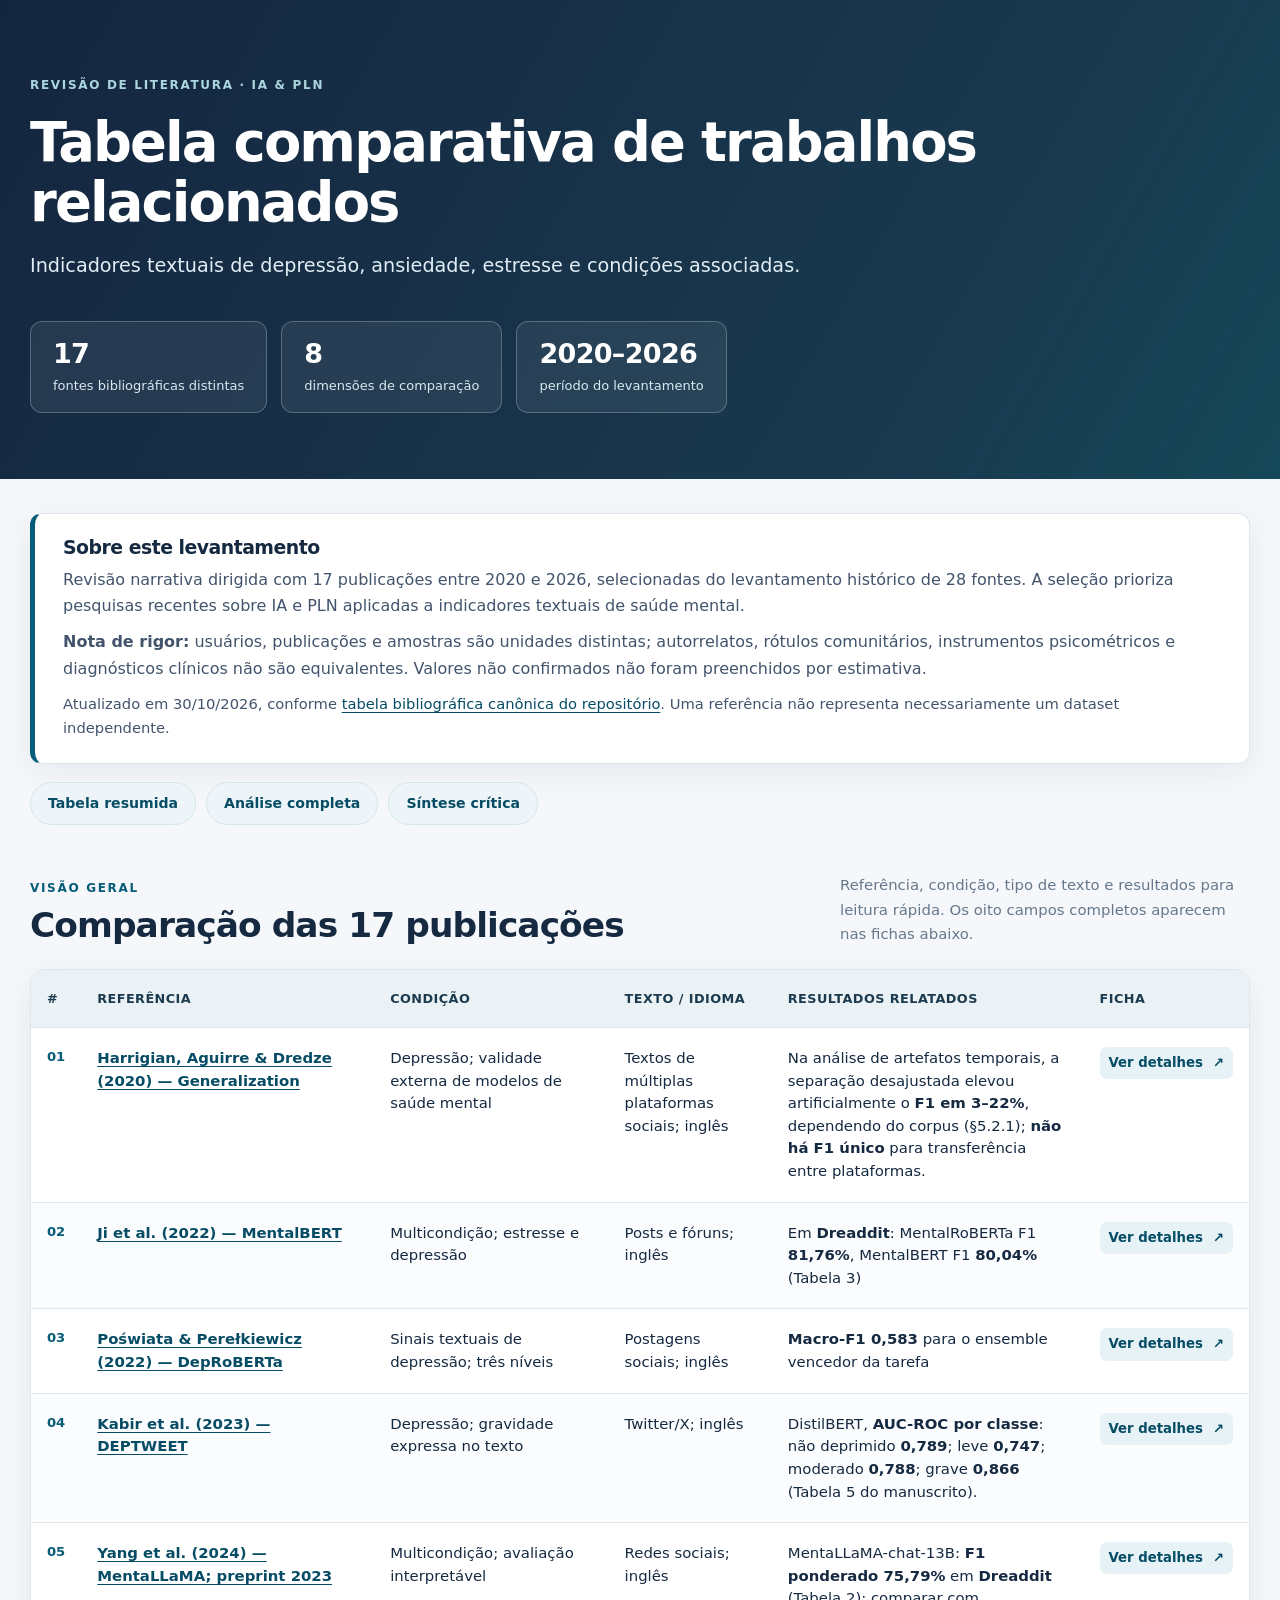
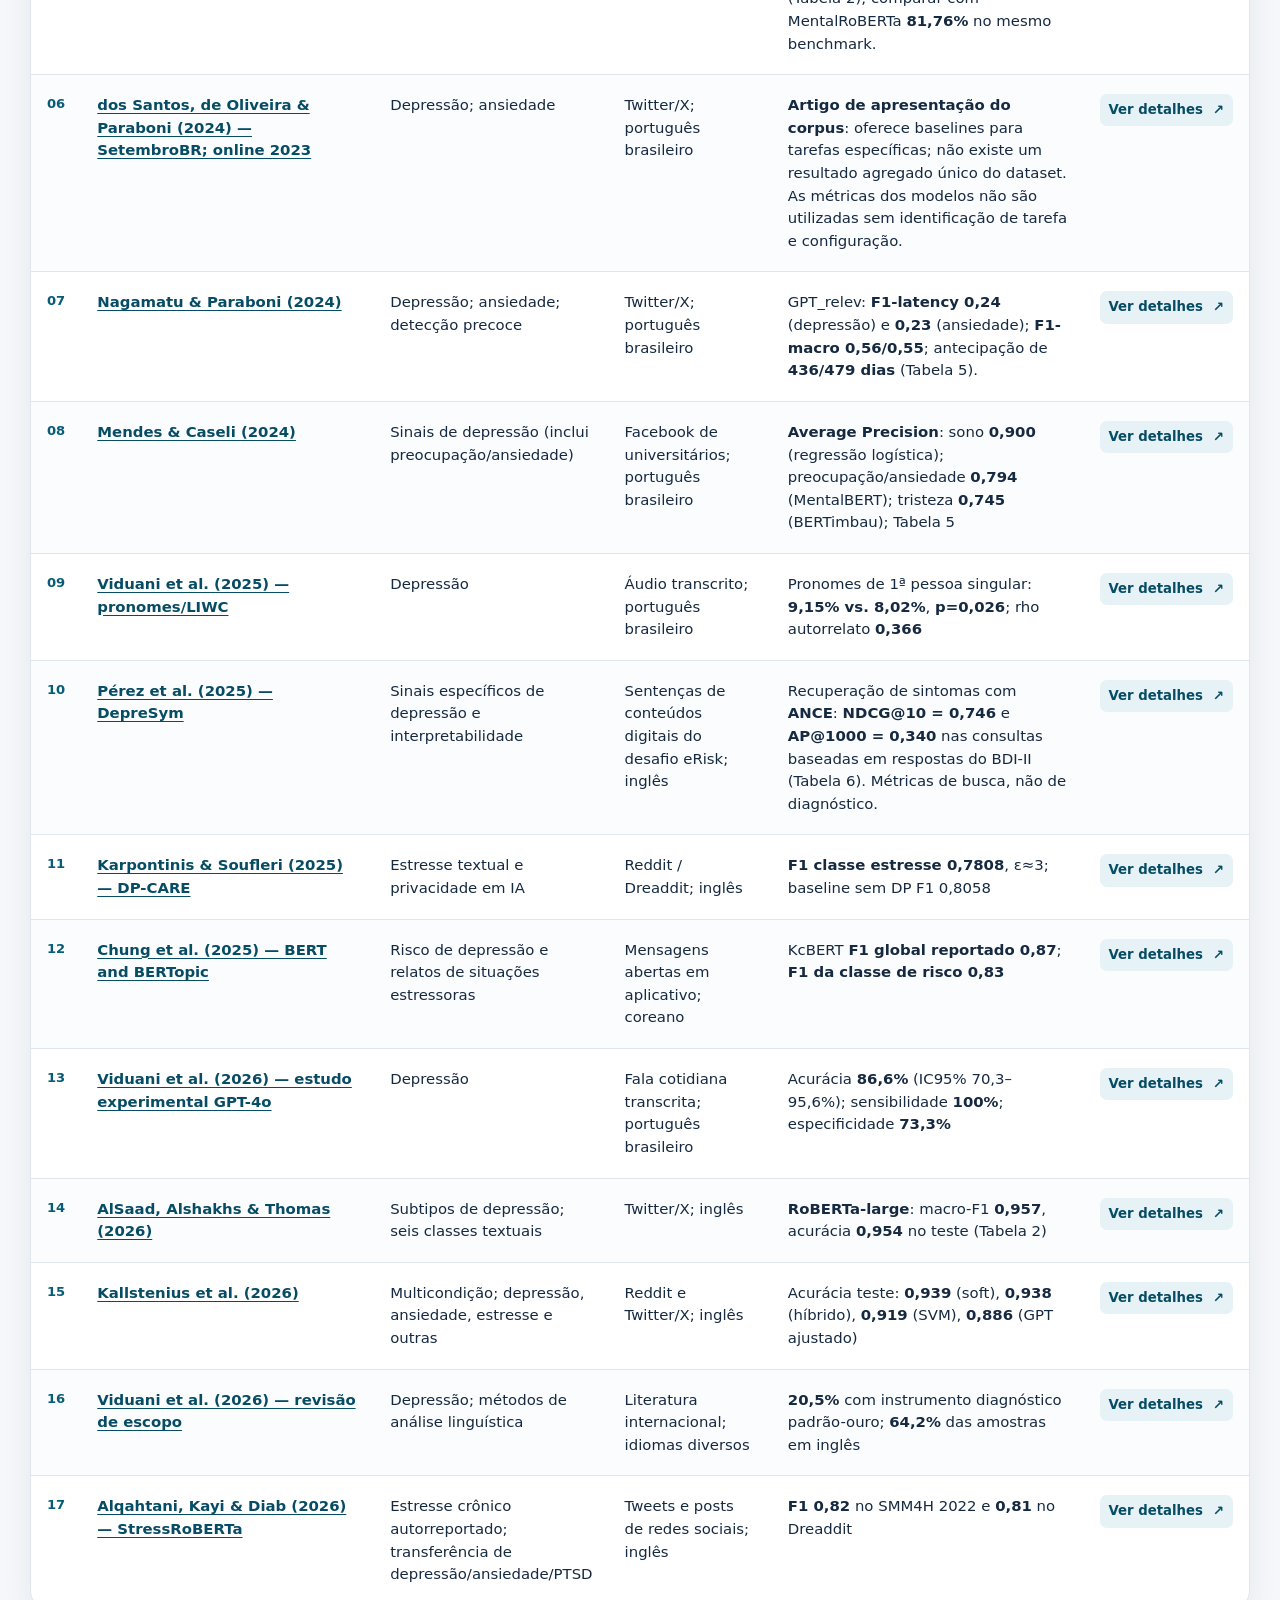
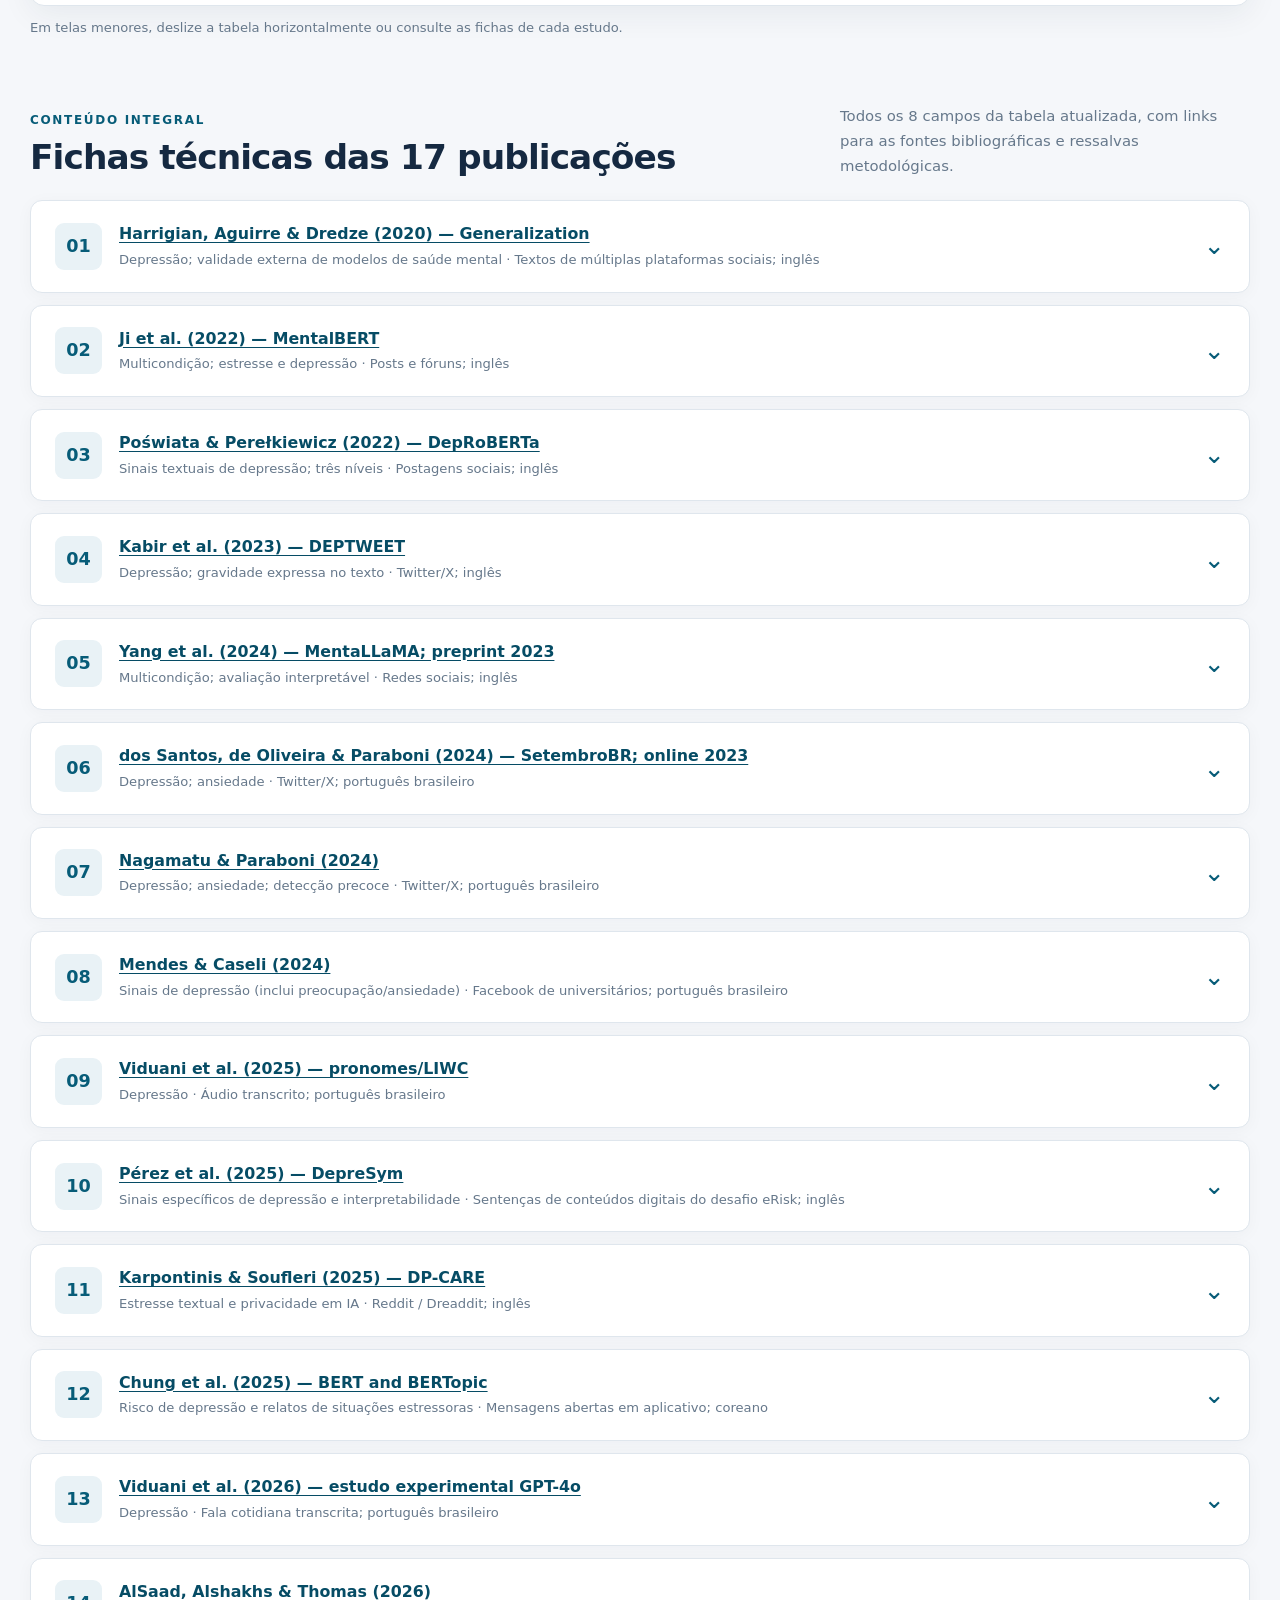
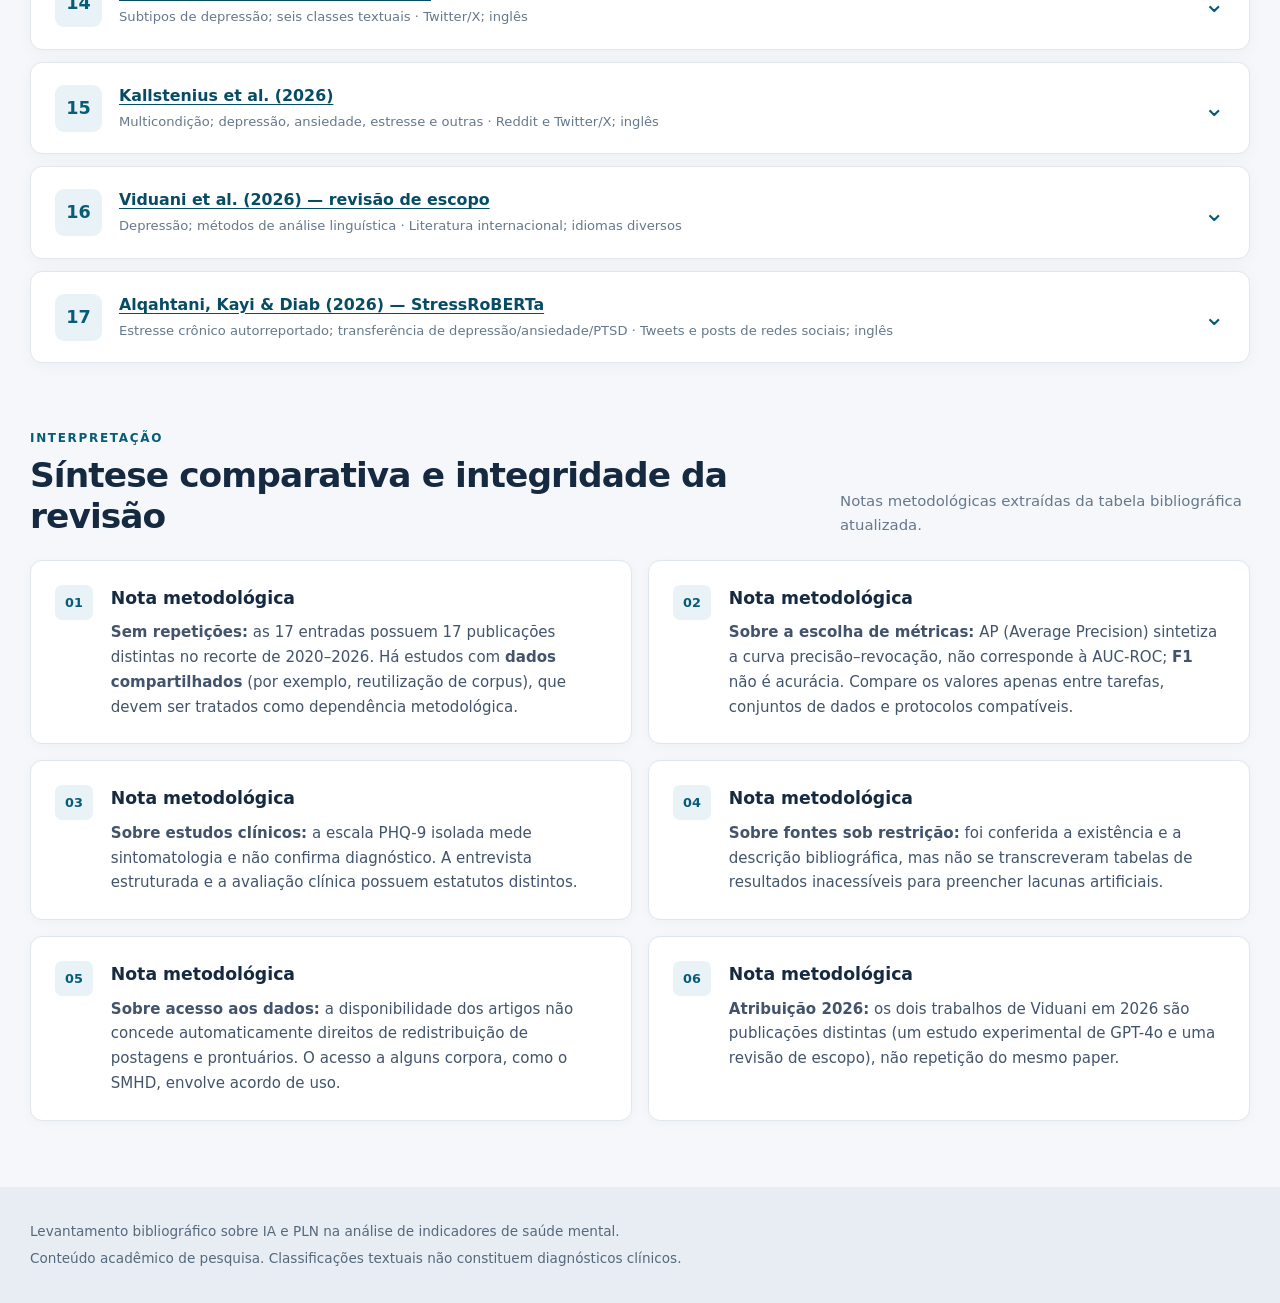
==== commit 63b508e4: "Corrige descrição do recorte recente na página" ====
--- a/index.html
+++ b/index.html
@@ -25,7 +25,7 @@
 <main class="container">
   <div class="intro" role="note">
     <h2>Sobre este levantamento</h2>
-    <p>Revisão narrativa dirigida de 17 publicações distintas: 17 publicações selecionadas entre 2020 e 2026 (2020–2026). O material reúne análises de IA e processamento de linguagem natural aplicadas a indicadores textuais de saúde mental, com estudos de diferentes idiomas e contextos.</p>
+    <p>Revisão narrativa dirigida com 17 publicações entre 2020 e 2026, selecionadas do levantamento histórico de 28 fontes. A seleção prioriza pesquisas recentes sobre IA e PLN aplicadas a indicadores textuais de saúde mental.</p>
     <p><strong>Nota de rigor:</strong> usuários, publicações e amostras são unidades distintas; autorrelatos, rótulos comunitários, instrumentos psicométricos e diagnósticos clínicos não são equivalentes. Valores não confirmados não foram preenchidos por estimativa.</p>
     <p class="context-note">Atualizado em 30/10/2026, conforme <a href="https://github.com/fernandomarquesaluno-svg/depression_poject/blob/main/tabelas/tabela_comparativa_tecnica.md" target="_blank" rel="noopener noreferrer">tabela bibliográfica canônica do repositório</a>. Uma referência não representa necessariamente um dataset independente.</p>
   </div>
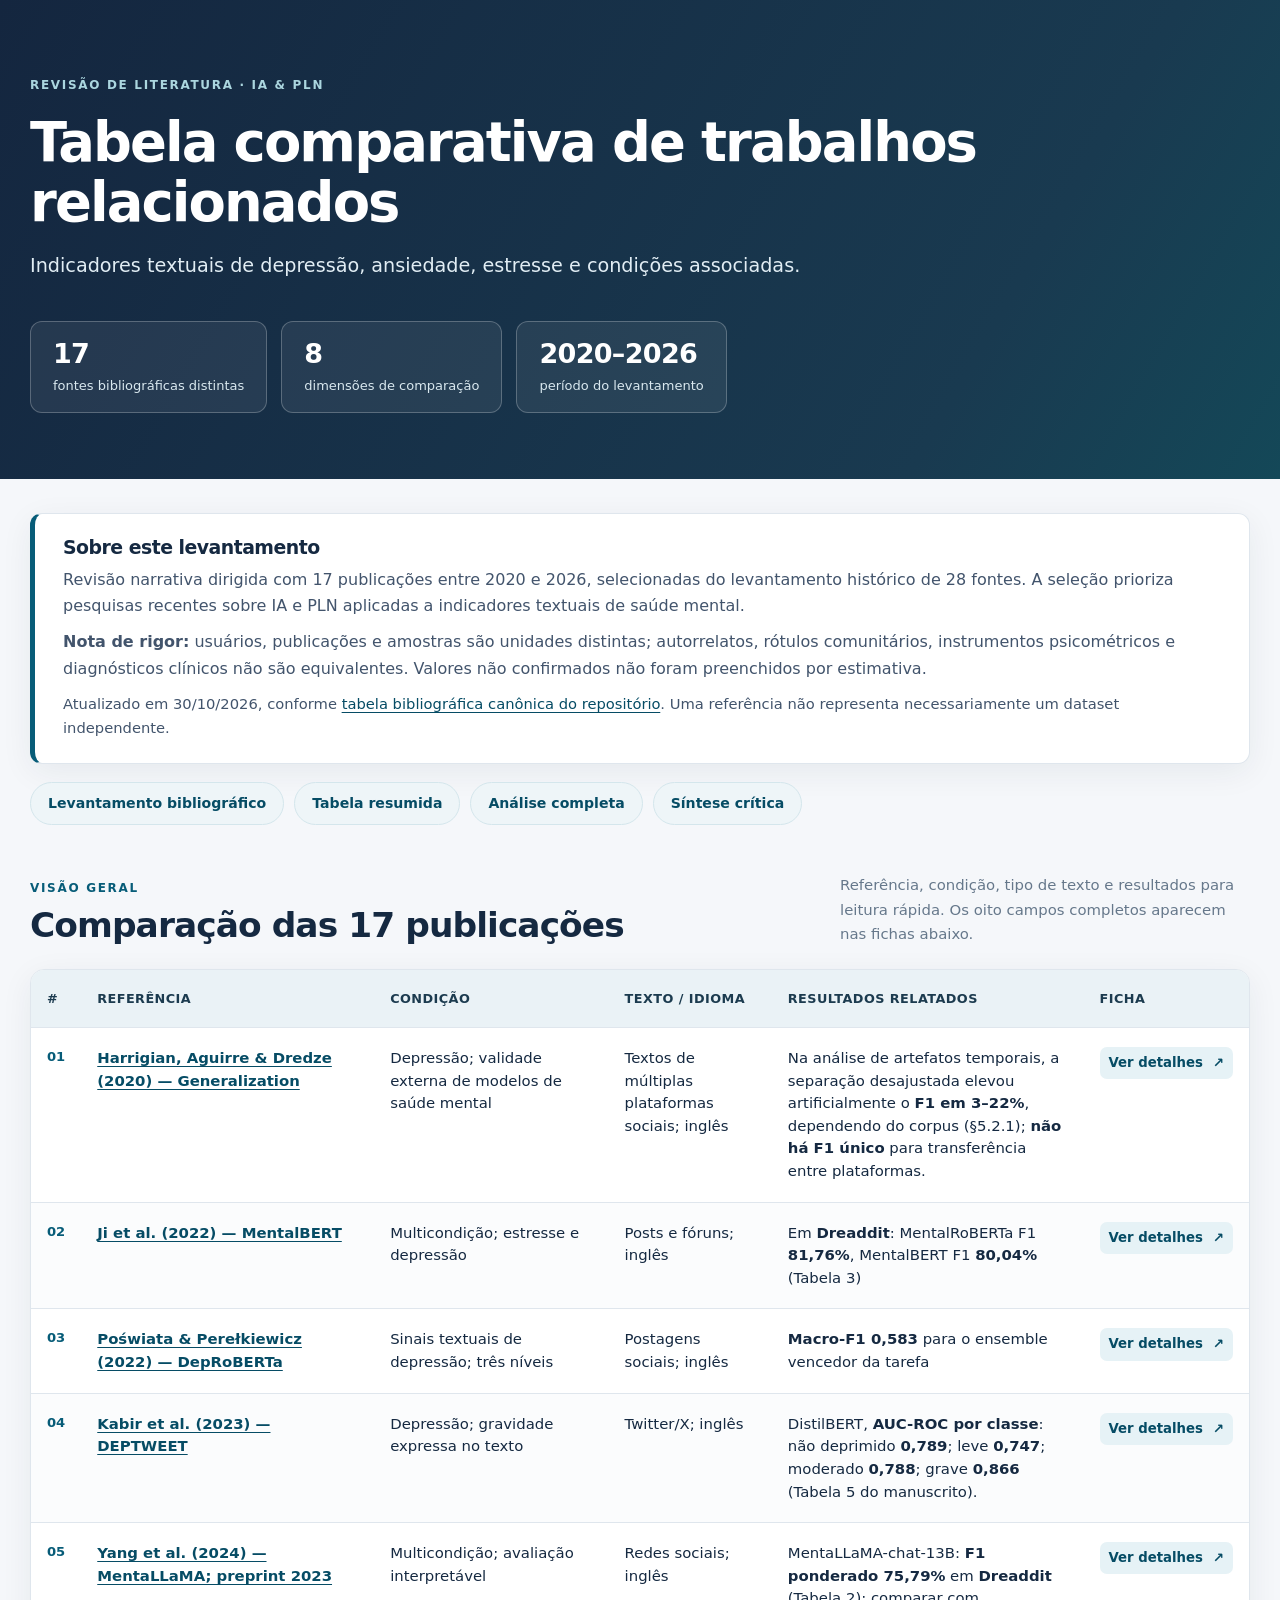
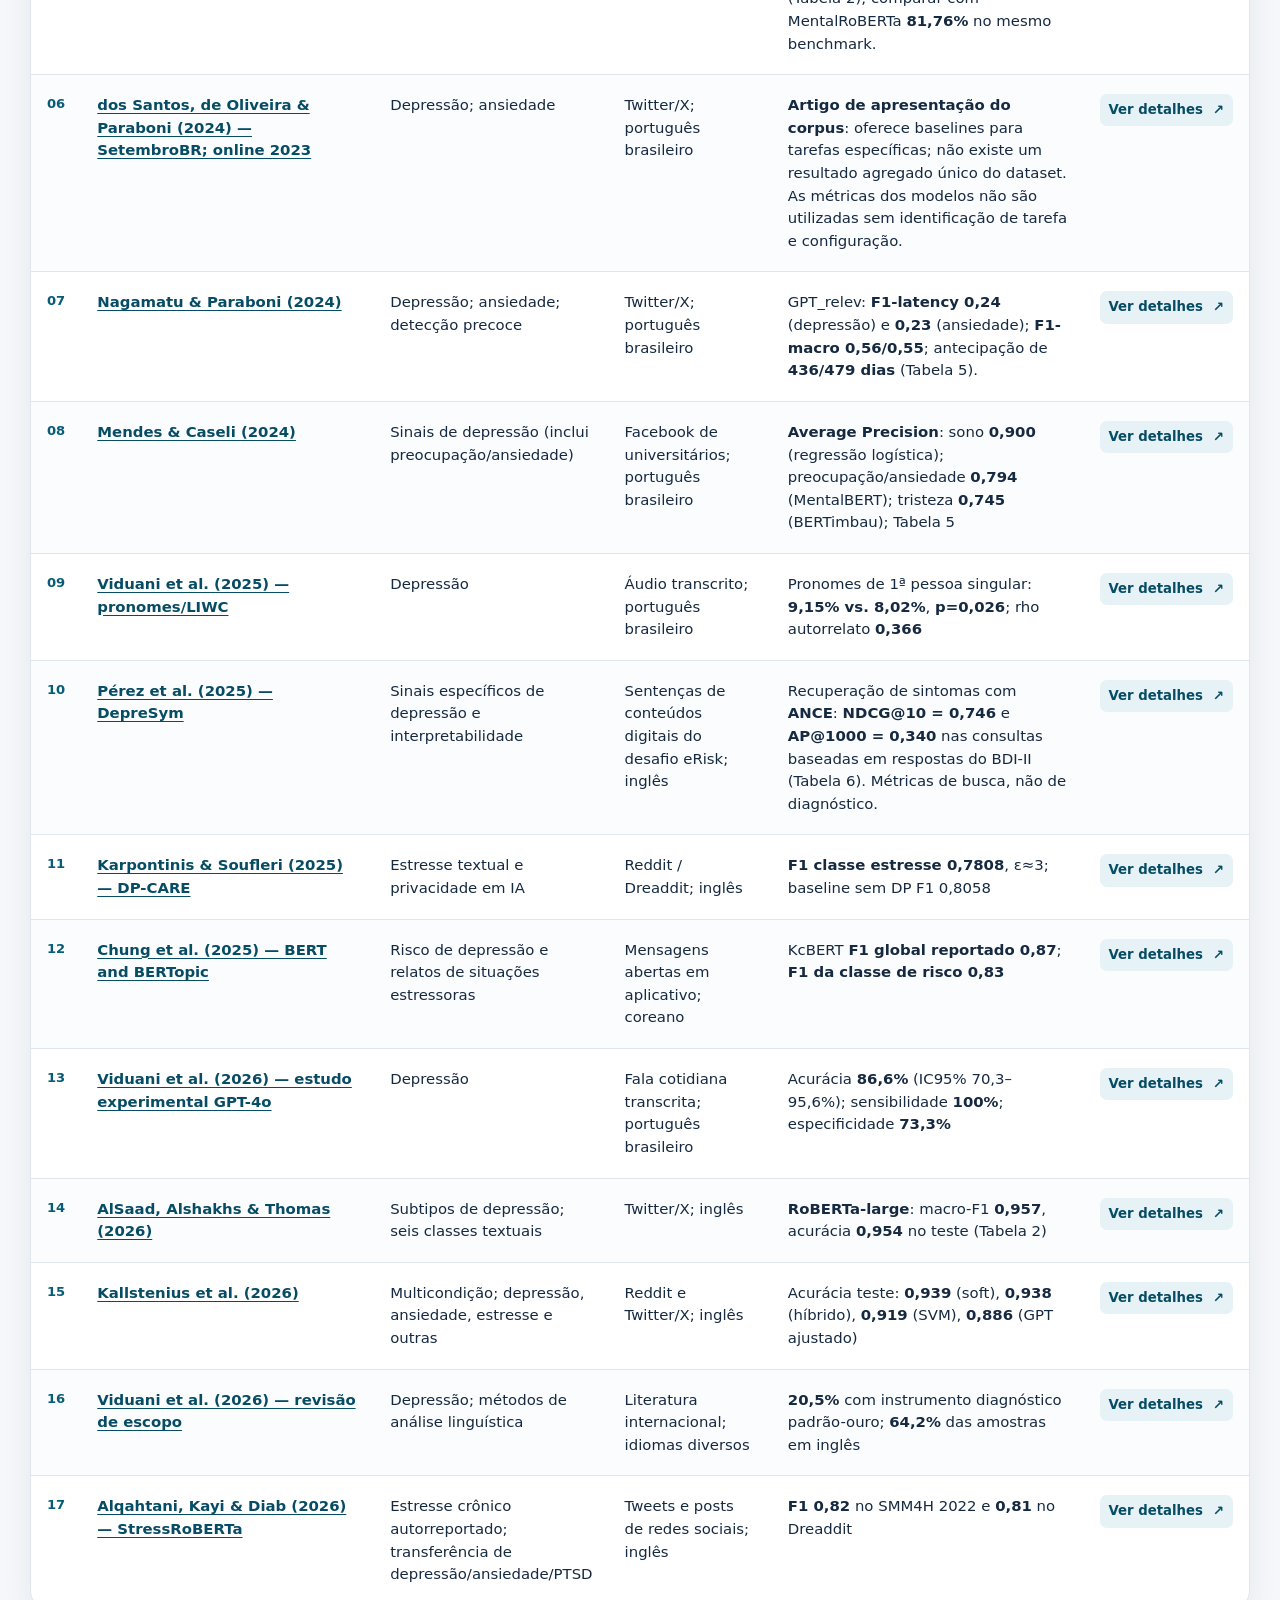
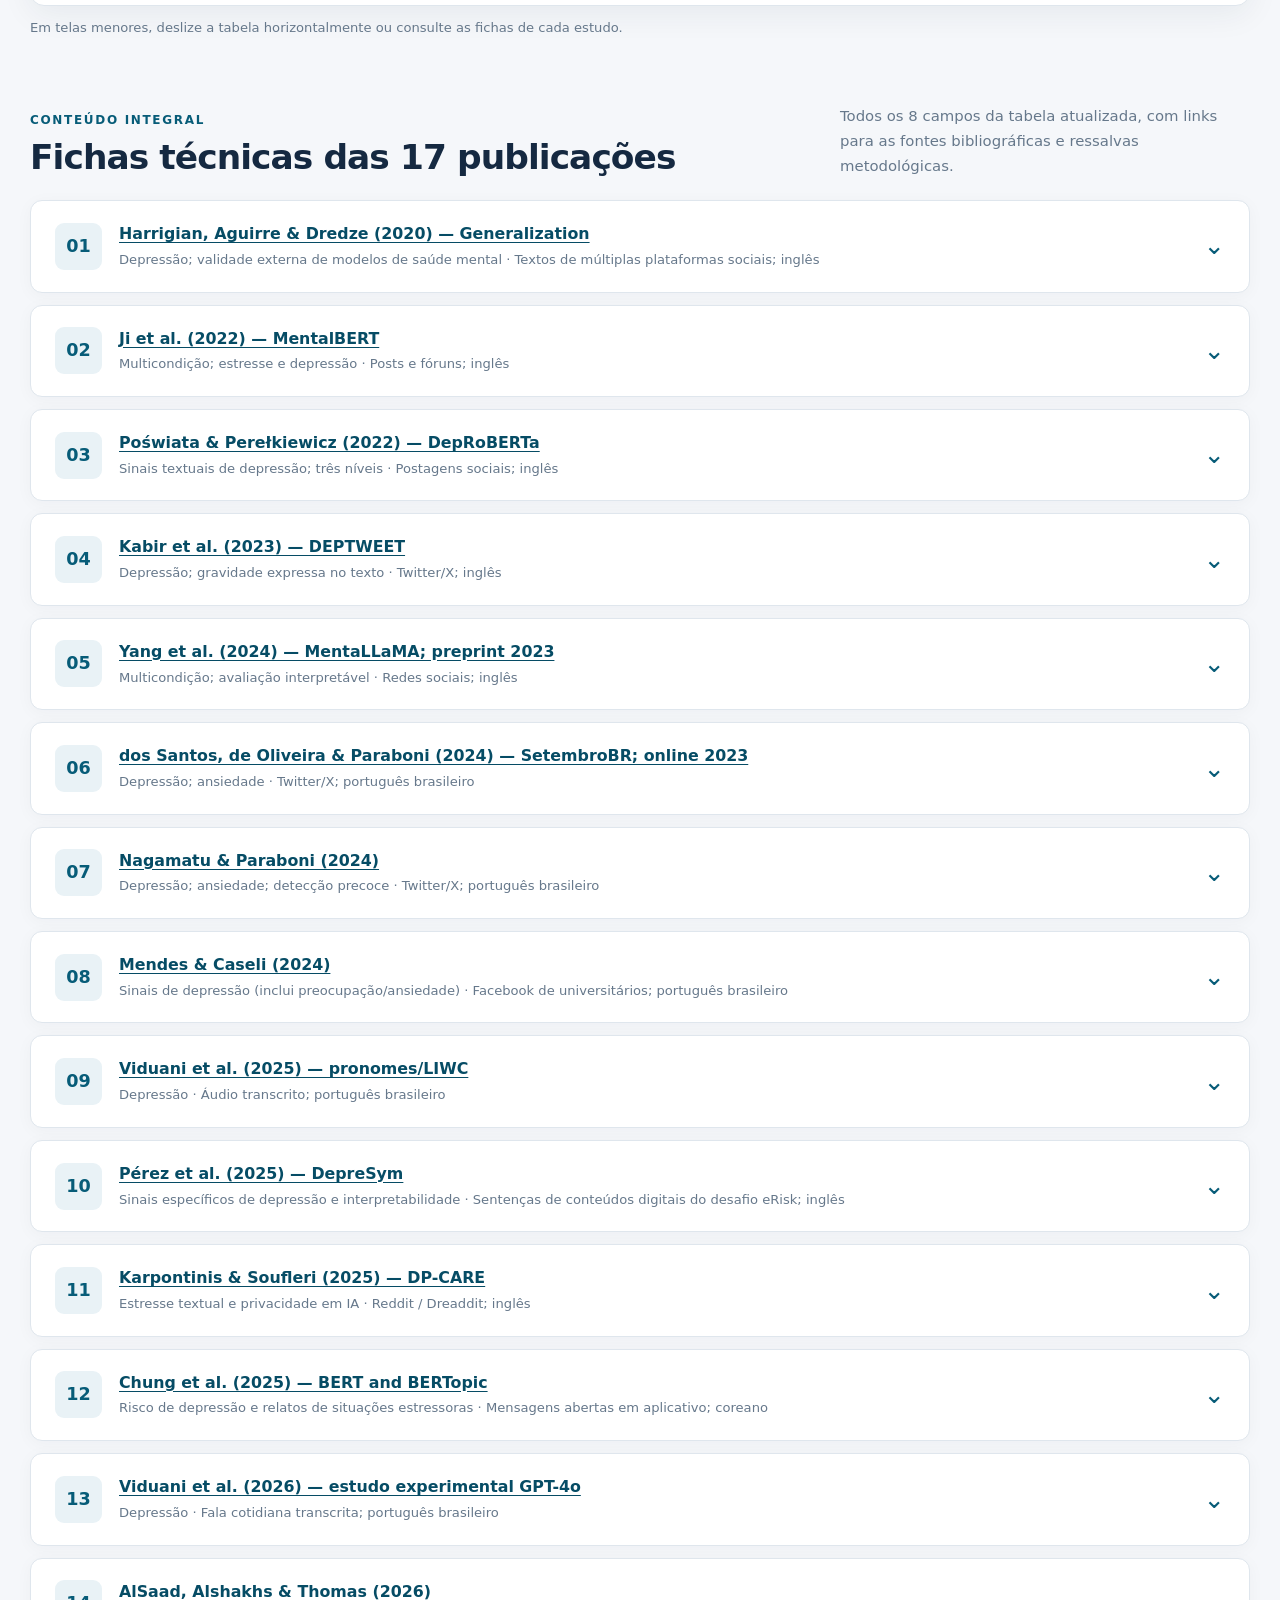
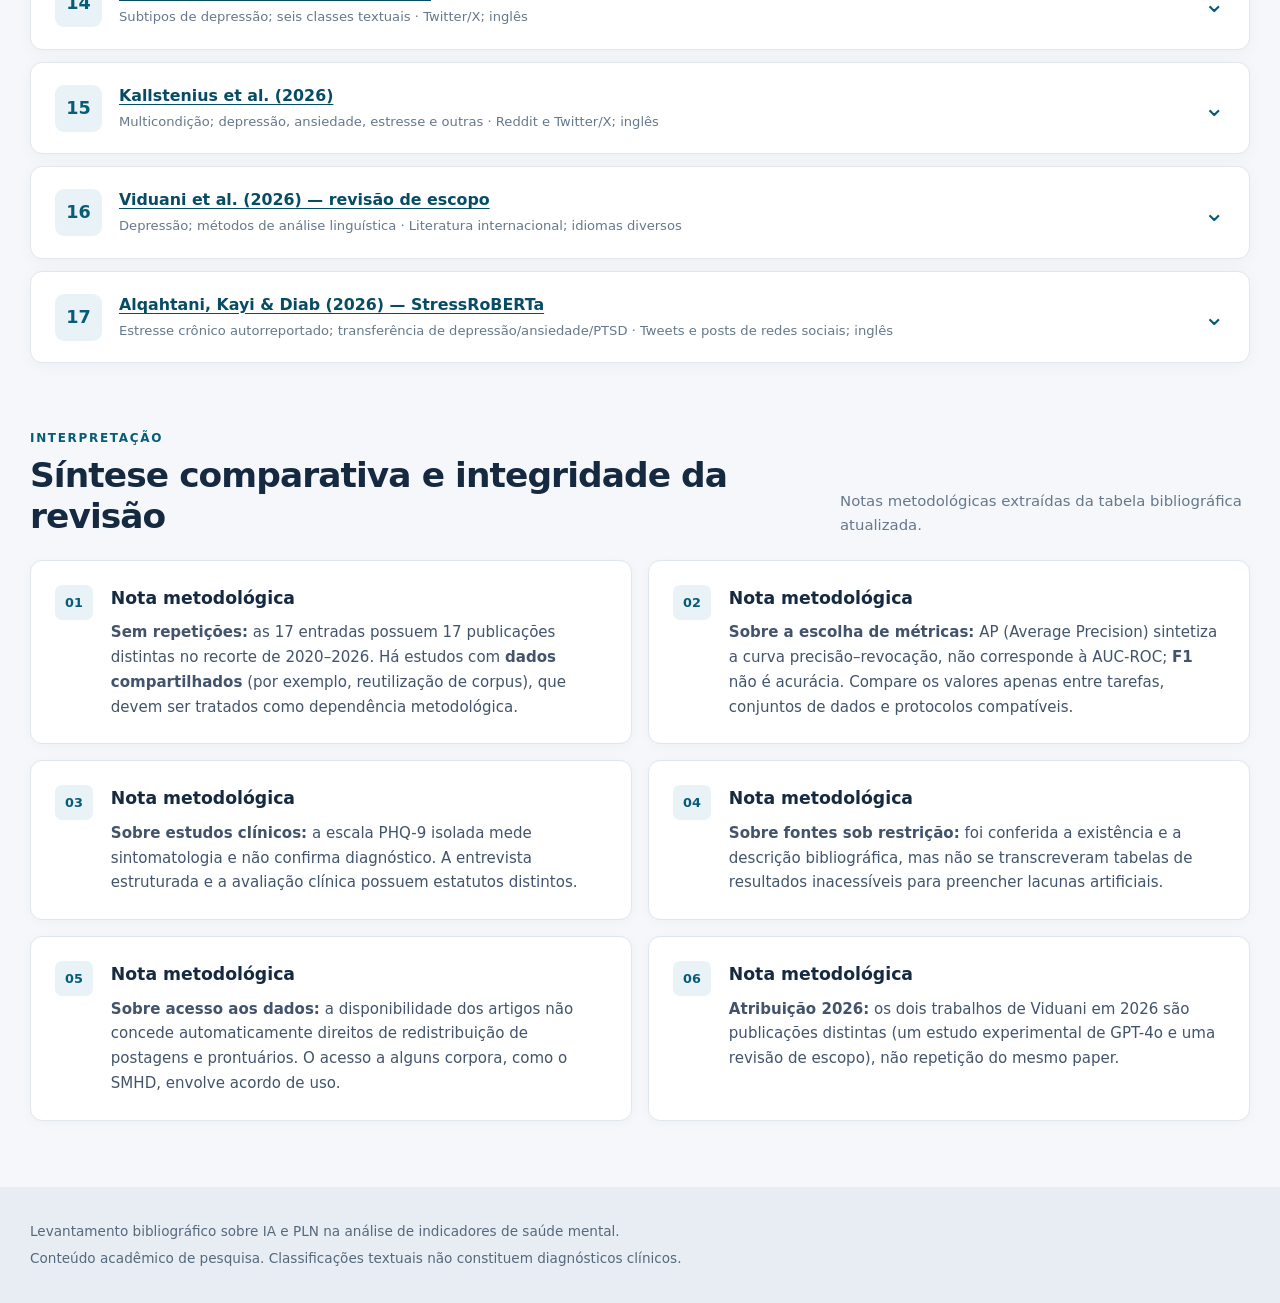
==== commit 986b2393: "site: tornar comparativo o destino canônico da página inicial" ====
--- a/index.html
+++ b/index.html
@@ -1,219 +1,15 @@
 <!doctype html>
 <html lang="pt-BR">
 <head>
-  <meta charset="utf-8">
-  <meta name="viewport" content="width=device-width, initial-scale=1">
-  <meta name="description" content="Tabela comparativa de 17 publicações sobre indicadores textuais de saúde mental com técnicas de inteligência artificial e PLN.">
-  <meta name="theme-color" content="#14263f">
-  <title>Tabela comparativa — Indicadores textuais de saúde mental</title>
-  <link rel="stylesheet" href="styles.css">
+<meta charset="utf-8">
+<meta name="viewport" content="width=device-width,initial-scale=1">
+<meta name="robots" content="noindex,follow">
+<meta name="description" content="Endereço atualizado da tabela comparativa bibliográfica.">
+<meta http-equiv="refresh" content="0; url=tabelas/comparativo/">
+<link rel="canonical" href="https://fernandomarquesaluno-svg.github.io/depression_poject/tabelas/comparativo/">
+<title>Tabela comparativa — novo endereço</title>
+<style>body{font-family:system-ui,-apple-system,"Segoe UI",sans-serif;margin:0;background:#f5f7fa;color:#152941;min-height:100vh;display:grid;place-items:center}main{padding:30px;max-width:620px}h1{font-size:clamp(1.5rem,4vw,2.3rem);line-height:1.2}p{font-size:1.1rem;line-height:1.6}a{color:#075c78;font-weight:700}</style>
+<script>location.replace("tabelas/comparativo/"+location.search+location.hash);</script>
 </head>
-<body>
-<a class="skip-link" href="#estudos">Pular para a tabela</a>
-<header class="hero">
-  <div class="container">
-    <p class="eyebrow">Revisão de literatura · IA &amp; PLN</p>
-    <h1>Tabela comparativa de trabalhos relacionados</h1>
-    <p class="lead">Indicadores textuais de depressão, ansiedade, estresse e condições associadas.</p>
-    <div class="hero-stats" aria-label="Resumo do levantamento">
-      <div><strong>17</strong><span>fontes bibliográficas distintas</span></div>
-      <div><strong>8</strong><span>dimensões de comparação</span></div>
-      <div><strong>2020–2026</strong><span>período do levantamento</span></div>
-    </div>
-  </div>
-</header>
-<main class="container">
-  <div class="intro" role="note">
-    <h2>Sobre este levantamento</h2>
-    <p>Revisão narrativa dirigida com 17 publicações entre 2020 e 2026, selecionadas do levantamento histórico de 28 fontes. A seleção prioriza pesquisas recentes sobre IA e PLN aplicadas a indicadores textuais de saúde mental.</p>
-    <p><strong>Nota de rigor:</strong> usuários, publicações e amostras são unidades distintas; autorrelatos, rótulos comunitários, instrumentos psicométricos e diagnósticos clínicos não são equivalentes. Valores não confirmados não foram preenchidos por estimativa.</p>
-    <p class="context-note">Atualizado em 30/10/2026, conforme <a href="https://github.com/fernandomarquesaluno-svg/depression_poject/blob/main/tabelas/tabela_comparativa_tecnica.md" target="_blank" rel="noopener noreferrer">tabela bibliográfica canônica do repositório</a>. Uma referência não representa necessariamente um dataset independente.</p>
-  </div>
-  <nav class="section-nav" aria-label="Navegação da página">
-    <a href="#estudos">Tabela resumida</a>
-    <a href="#fichas">Análise completa</a>
-    <a href="#sintese">Síntese crítica</a>
-  </nav>
-  <section class="section" id="estudos" aria-labelledby="table-heading">
-    <div class="section-heading"><div><p class="section-kicker">Visão geral</p><h2 id="table-heading">Comparação das 17 publicações</h2></div><p>Referência, condição, tipo de texto e resultados para leitura rápida. Os oito campos completos aparecem nas fichas abaixo.</p></div>
-    <div class="table-container" tabindex="0" role="region" aria-label="Tabela comparativa com 17 publicações, rolável em telas menores">
-      <table class="comparison-table">
-        <caption>Comparação resumida de estudos científicos de IA e PLN aplicados a indicadores de saúde mental.</caption>
-        <thead><tr>
-          <th scope="col">#</th><th scope="col">Referência</th><th scope="col">Condição</th><th scope="col">Texto / idioma</th><th scope="col">Resultados relatados</th><th scope="col">Ficha</th>
-        </tr></thead>
-        <tbody>
-          <tr><th scope="row" class="number">01</th><td class="reference"><strong><a href="https://aclanthology.org/2020.findings-emnlp.337/" target="_blank" rel="noopener noreferrer">Harrigian, Aguirre &amp; Dredze (2020) — Generalization</a></strong></td><td>Depressão; validade externa de modelos de saúde mental</td><td>Textos de múltiplas plataformas sociais; inglês</td><td>Na análise de artefatos temporais, a separação desajustada elevou artificialmente o <strong>F1 em 3–22%</strong>, dependendo do corpus (§5.2.1); <strong>não há F1 único</strong> para transferência entre plataformas.</td><td><a class="detail-link" href="#estudo-1">Ver detalhes<span class="visually-hidden"> do estudo 1</span> <span aria-hidden="true">↗</span></a></td></tr>
-          <tr><th scope="row" class="number">02</th><td class="reference"><strong><a href="https://aclanthology.org/2022.lrec-1.778/" target="_blank" rel="noopener noreferrer">Ji et al. (2022) — MentalBERT</a></strong></td><td>Multicondição; estresse e depressão</td><td>Posts e fóruns; inglês</td><td>Em <strong>Dreaddit</strong>: MentalRoBERTa F1 <strong>81,76%</strong>, MentalBERT F1 <strong>80,04%</strong> (Tabela 3)</td><td><a class="detail-link" href="#estudo-2">Ver detalhes<span class="visually-hidden"> do estudo 2</span> <span aria-hidden="true">↗</span></a></td></tr>
-          <tr><th scope="row" class="number">03</th><td class="reference"><strong><a href="https://aclanthology.org/2022.ltedi-1.40/" target="_blank" rel="noopener noreferrer">Poświata &amp; Perełkiewicz (2022) — DepRoBERTa</a></strong></td><td>Sinais textuais de depressão; três níveis</td><td>Postagens sociais; inglês</td><td><strong>Macro-F1 0,583</strong> para o ensemble vencedor da tarefa</td><td><a class="detail-link" href="#estudo-3">Ver detalhes<span class="visually-hidden"> do estudo 3</span> <span aria-hidden="true">↗</span></a></td></tr>
-          <tr><th scope="row" class="number">04</th><td class="reference"><strong><a href="https://www.sciencedirect.com/science/article/pii/S0747563222003235" target="_blank" rel="noopener noreferrer">Kabir et al. (2023) — DEPTWEET</a></strong></td><td>Depressão; gravidade expressa no texto</td><td>Twitter/X; inglês</td><td>DistilBERT, <strong>AUC-ROC por classe</strong>: não deprimido <strong>0,789</strong>; leve <strong>0,747</strong>; moderado <strong>0,788</strong>; grave <strong>0,866</strong> (Tabela 5 do manuscrito).</td><td><a class="detail-link" href="#estudo-4">Ver detalhes<span class="visually-hidden"> do estudo 4</span> <span aria-hidden="true">↗</span></a></td></tr>
-          <tr><th scope="row" class="number">05</th><td class="reference"><strong><a href="https://arxiv.org/abs/2309.13567" target="_blank" rel="noopener noreferrer">Yang et al. (2024) — MentaLLaMA; preprint 2023</a></strong></td><td>Multicondição; avaliação interpretável</td><td>Redes sociais; inglês</td><td>MentaLLaMA-chat-13B: <strong>F1 ponderado 75,79%</strong> em <strong>Dreaddit</strong> (Tabela 2); comparar com MentalRoBERTa <strong>81,76%</strong> no mesmo benchmark.</td><td><a class="detail-link" href="#estudo-5">Ver detalhes<span class="visually-hidden"> do estudo 5</span> <span aria-hidden="true">↗</span></a></td></tr>
-          <tr><th scope="row" class="number">06</th><td class="reference"><strong><a href="https://link.springer.com/article/10.1007/s10579-022-09633-0" target="_blank" rel="noopener noreferrer">dos Santos, de Oliveira &amp; Paraboni (2024) — SetembroBR; online 2023</a></strong></td><td>Depressão; ansiedade</td><td>Twitter/X; português brasileiro</td><td><strong>Artigo de apresentação do corpus</strong>: oferece baselines para tarefas específicas; não existe um resultado agregado único do dataset. As métricas dos modelos não são utilizadas sem identificação de tarefa e configuração.</td><td><a class="detail-link" href="#estudo-6">Ver detalhes<span class="visually-hidden"> do estudo 6</span> <span aria-hidden="true">↗</span></a></td></tr>
-          <tr><th scope="row" class="number">07</th><td class="reference"><strong><a href="https://www.linguamatica.com/index.php/linguamatica/pt/article/view/440" target="_blank" rel="noopener noreferrer">Nagamatu &amp; Paraboni (2024)</a></strong></td><td>Depressão; ansiedade; detecção precoce</td><td>Twitter/X; português brasileiro</td><td>GPT_relev: <strong>F1-latency 0,24</strong> (depressão) e <strong>0,23</strong> (ansiedade); <strong>F1-macro 0,56/0,55</strong>; antecipação de <strong>436/479 dias</strong> (Tabela 5).</td><td><a class="detail-link" href="#estudo-7">Ver detalhes<span class="visually-hidden"> do estudo 7</span> <span aria-hidden="true">↗</span></a></td></tr>
-          <tr><th scope="row" class="number">08</th><td class="reference"><strong><a href="https://aclanthology.org/2024.lrec-main.754/" target="_blank" rel="noopener noreferrer">Mendes &amp; Caseli (2024)</a></strong></td><td>Sinais de depressão (inclui preocupação/ansiedade)</td><td>Facebook de universitários; português brasileiro</td><td><strong>Average Precision</strong>: sono <strong>0,900</strong> (regressão logística); preocupação/ansiedade <strong>0,794</strong> (MentalBERT); tristeza <strong>0,745</strong> (BERTimbau); Tabela 5</td><td><a class="detail-link" href="#estudo-8">Ver detalhes<span class="visually-hidden"> do estudo 8</span> <span aria-hidden="true">↗</span></a></td></tr>
-          <tr><th scope="row" class="number">09</th><td class="reference"><strong><a href="https://doi.org/10.47626/1516-4446-2024-4058" target="_blank" rel="noopener noreferrer">Viduani et al. (2025) — pronomes/LIWC</a></strong></td><td>Depressão</td><td>Áudio transcrito; português brasileiro</td><td>Pronomes de 1ª pessoa singular: <strong>9,15% vs. 8,02%</strong>, <strong>p=0,026</strong>; rho autorrelato <strong>0,366</strong></td><td><a class="detail-link" href="#estudo-9">Ver detalhes<span class="visually-hidden"> do estudo 9</span> <span aria-hidden="true">↗</span></a></td></tr>
-          <tr><th scope="row" class="number">10</th><td class="reference"><strong><a href="https://doi.org/10.1007/s10579-025-09831-6" target="_blank" rel="noopener noreferrer">Pérez et al. (2025) — DepreSym</a></strong></td><td>Sinais específicos de depressão e interpretabilidade</td><td>Sentenças de conteúdos digitais do desafio eRisk; inglês</td><td>Recuperação de sintomas com <strong>ANCE</strong>: <strong>NDCG@10 = 0,746</strong> e <strong>AP@1000 = 0,340</strong> nas consultas baseadas em respostas do BDI-II (Tabela 6). Métricas de busca, não de diagnóstico.</td><td><a class="detail-link" href="#estudo-10">Ver detalhes<span class="visually-hidden"> do estudo 10</span> <span aria-hidden="true">↗</span></a></td></tr>
-          <tr><th scope="row" class="number">11</th><td class="reference"><strong><a href="https://doi.org/10.3389/fdgth.2025.1709671" target="_blank" rel="noopener noreferrer">Karpontinis &amp; Soufleri (2025) — DP-CARE</a></strong></td><td>Estresse textual e privacidade em IA</td><td>Reddit / Dreaddit; inglês</td><td><strong>F1 classe estresse 0,7808</strong>, ε≈3; baseline sem DP F1 0,8058</td><td><a class="detail-link" href="#estudo-11">Ver detalhes<span class="visually-hidden"> do estudo 11</span> <span aria-hidden="true">↗</span></a></td></tr>
-          <tr><th scope="row" class="number">12</th><td class="reference"><strong><a href="https://doi.org/10.1186/s11789-025-23337-4" target="_blank" rel="noopener noreferrer">Chung et al. (2025) — BERT and BERTopic</a></strong></td><td>Risco de depressão e relatos de situações estressoras</td><td>Mensagens abertas em aplicativo; coreano</td><td>KcBERT <strong>F1 global reportado 0,87</strong>; <strong>F1 da classe de risco 0,83</strong></td><td><a class="detail-link" href="#estudo-12">Ver detalhes<span class="visually-hidden"> do estudo 12</span> <span aria-hidden="true">↗</span></a></td></tr>
-          <tr><th scope="row" class="number">13</th><td class="reference"><strong><a href="https://pubmed.ncbi.nlm.nih.gov/42134742/" target="_blank" rel="noopener noreferrer">Viduani et al. (2026) — estudo experimental GPT-4o</a></strong></td><td>Depressão</td><td>Fala cotidiana transcrita; português brasileiro</td><td>Acurácia <strong>86,6%</strong> (IC95% 70,3–95,6%); sensibilidade <strong>100%</strong>; especificidade <strong>73,3%</strong></td><td><a class="detail-link" href="#estudo-13">Ver detalhes<span class="visually-hidden"> do estudo 13</span> <span aria-hidden="true">↗</span></a></td></tr>
-          <tr><th scope="row" class="number">14</th><td class="reference"><strong><a href="https://www.frontiersin.org/journals/digital-health/articles/10.3389/fdgth.2026.1790533/full" target="_blank" rel="noopener noreferrer">AlSaad, Alshakhs &amp; Thomas (2026)</a></strong></td><td>Subtipos de depressão; seis classes textuais</td><td>Twitter/X; inglês</td><td><strong>RoBERTa-large</strong>: macro-F1 <strong>0,957</strong>, acurácia <strong>0,954</strong> no teste (Tabela 2)</td><td><a class="detail-link" href="#estudo-14">Ver detalhes<span class="visually-hidden"> do estudo 14</span> <span aria-hidden="true">↗</span></a></td></tr>
-          <tr><th scope="row" class="number">15</th><td class="reference"><strong><a href="https://mental.jmir.org/2026/1/e98925/" target="_blank" rel="noopener noreferrer">Kallstenius et al. (2026)</a></strong></td><td>Multicondição; depressão, ansiedade, estresse e outras</td><td>Reddit e Twitter/X; inglês</td><td>Acurácia teste: <strong>0,939</strong> (soft), <strong>0,938</strong> (híbrido), <strong>0,919</strong> (SVM), <strong>0,886</strong> (GPT ajustado)</td><td><a class="detail-link" href="#estudo-15">Ver detalhes<span class="visually-hidden"> do estudo 15</span> <span aria-hidden="true">↗</span></a></td></tr>
-          <tr><th scope="row" class="number">16</th><td class="reference"><strong><a href="https://pubmed.ncbi.nlm.nih.gov/41825397/" target="_blank" rel="noopener noreferrer">Viduani et al. (2026) — revisão de escopo</a></strong></td><td>Depressão; métodos de análise linguística</td><td>Literatura internacional; idiomas diversos</td><td><strong>20,5%</strong> com instrumento diagnóstico padrão-ouro; <strong>64,2%</strong> das amostras em inglês</td><td><a class="detail-link" href="#estudo-16">Ver detalhes<span class="visually-hidden"> do estudo 16</span> <span aria-hidden="true">↗</span></a></td></tr>
-          <tr><th scope="row" class="number">17</th><td class="reference"><strong><a href="https://aclanthology.org/2026.healing-1.27/" target="_blank" rel="noopener noreferrer">Alqahtani, Kayi &amp; Diab (2026) — StressRoBERTa</a></strong></td><td>Estresse crônico autorreportado; transferência de depressão/ansiedade/PTSD</td><td>Tweets e posts de redes sociais; inglês</td><td><strong>F1 0,82</strong> no SMM4H 2022 e <strong>0,81</strong> no Dreaddit</td><td><a class="detail-link" href="#estudo-17">Ver detalhes<span class="visually-hidden"> do estudo 17</span> <span aria-hidden="true">↗</span></a></td></tr>
-</tbody>
-      </table>
-    </div>
-    <p class="table-help">Em telas menores, deslize a tabela horizontalmente ou consulte as fichas de cada estudo.</p>
-  </section>
-  <section class="section" id="fichas" aria-labelledby="details-heading">
-    <div class="section-heading"><div><p class="section-kicker">Conteúdo integral</p><h2 id="details-heading">Fichas técnicas das 17 publicações</h2></div><p>Todos os 8 campos da tabela atualizada, com links para as fontes bibliográficas e ressalvas metodológicas.</p></div>
-    <div class="study-list">
-      <details class="study-card" id="estudo-1"><summary><span class="study-index">01</span><span class="study-summary"><strong><a href="https://aclanthology.org/2020.findings-emnlp.337/" target="_blank" rel="noopener noreferrer">Harrigian, Aguirre &amp; Dredze (2020) — Generalization</a></strong><small>Depressão; validade externa de modelos de saúde mental · Textos de múltiplas plataformas sociais; inglês</small></span><span class="chevron" aria-hidden="true">⌄</span></summary><div class="study-content"><dl class="study-grid"><div class="study-field"><dt>Referência e Ano</dt><dd><a href="https://aclanthology.org/2020.findings-emnlp.337/" target="_blank" rel="noopener noreferrer">Harrigian, Aguirre &amp; Dredze (2020) — Generalization</a></dd></div>
-<div class="study-field"><dt>Problema ou Condição Investigada</dt><dd>Depressão; validade externa de modelos de saúde mental</dd></div>
-<div class="study-field"><dt>Tipo de Texto e Idioma</dt><dd>Textos de múltiplas plataformas sociais; inglês</dd></div>
-<div class="study-field"><dt>Dataset, Origem e Volumetria</dt><dd>Conjuntos sociais com rotulagem proxy; tamanhos específicos não consolidado nesta revisão</dd></div>
-<div class="study-field"><dt>Estratégia de Rotulagem</dt><dd>Supervisão distante por autorrelato ou proxy de plataforma</dd></div>
-<div class="study-field"><dt>Métodos de IA e Técnicas de PLN</dt><dd>Classificadores de depressão; testes de transferência entre plataformas</dd></div>
-<div class="study-field"><dt>Métricas e Resultados Quantitativos</dt><dd>Na análise de artefatos temporais, a separação desajustada elevou artificialmente o <strong>F1 em 3–22%</strong>, dependendo do corpus (§5.2.1); <strong>não há F1 único</strong> para transferência entre plataformas.</dd></div>
-<div class="study-field"><dt>Limitações Relevantes e Relação com o Projeto</dt><dd>Demonstra confundidores e sobre-estimação por dados proxy; fundamenta validação externa</dd></div></dl><p class="card-foot"><a href="#estudos">↑ Voltar à tabela</a></p></div></details>
-      <details class="study-card" id="estudo-2"><summary><span class="study-index">02</span><span class="study-summary"><strong><a href="https://aclanthology.org/2022.lrec-1.778/" target="_blank" rel="noopener noreferrer">Ji et al. (2022) — MentalBERT</a></strong><small>Multicondição; estresse e depressão · Posts e fóruns; inglês</small></span><span class="chevron" aria-hidden="true">⌄</span></summary><div class="study-content"><dl class="study-grid"><div class="study-field"><dt>Referência e Ano</dt><dd><a href="https://aclanthology.org/2022.lrec-1.778/" target="_blank" rel="noopener noreferrer">Ji et al. (2022) — MentalBERT</a></dd></div>
-<div class="study-field"><dt>Problema ou Condição Investigada</dt><dd>Multicondição; estresse e depressão</dd></div>
-<div class="study-field"><dt>Tipo de Texto e Idioma</dt><dd>Posts e fóruns; inglês</dd></div>
-<div class="study-field"><dt>Dataset, Origem e Volumetria</dt><dd>Pré-treino em textos de saúde mental; diversos benchmarks, inclusive Dreaddit</dd></div>
-<div class="study-field"><dt>Estratégia de Rotulagem</dt><dd>Rótulos herdados de cada conjunto de avaliação</dd></div>
-<div class="study-field"><dt>Métodos de IA e Técnicas de PLN</dt><dd>Pré-treino de domínio: MentalBERT e MentalRoBERTa</dd></div>
-<div class="study-field"><dt>Métricas e Resultados Quantitativos</dt><dd>Em <strong>Dreaddit</strong>: MentalRoBERTa F1 <strong>81,76%</strong>, MentalBERT F1 <strong>80,04%</strong> (Tabela 3)</dd></div>
-<div class="study-field"><dt>Limitações Relevantes e Relação com o Projeto</dt><dd>Resultado específico de benchmark; transferência ao PT-BR não avaliada</dd></div></dl><p class="card-foot"><a href="#estudos">↑ Voltar à tabela</a></p></div></details>
-      <details class="study-card" id="estudo-3"><summary><span class="study-index">03</span><span class="study-summary"><strong><a href="https://aclanthology.org/2022.ltedi-1.40/" target="_blank" rel="noopener noreferrer">Poświata &amp; Perełkiewicz (2022) — DepRoBERTa</a></strong><small>Sinais textuais de depressão; três níveis · Postagens sociais; inglês</small></span><span class="chevron" aria-hidden="true">⌄</span></summary><div class="study-content"><dl class="study-grid"><div class="study-field"><dt>Referência e Ano</dt><dd><a href="https://aclanthology.org/2022.ltedi-1.40/" target="_blank" rel="noopener noreferrer">Poświata &amp; Perełkiewicz (2022) — DepRoBERTa</a></dd></div>
-<div class="study-field"><dt>Problema ou Condição Investigada</dt><dd>Sinais textuais de depressão; três níveis</dd></div>
-<div class="study-field"><dt>Tipo de Texto e Idioma</dt><dd>Postagens sociais; inglês</dd></div>
-<div class="study-field"><dt>Dataset, Origem e Volumetria</dt><dd>Benchmark DepSign-LT-EDI@ACL2022; volume total não consolidado nesta revisão nesta síntese</dd></div>
-<div class="study-field"><dt>Estratégia de Rotulagem</dt><dd>Classes não depressivo, moderado e grave do desafio; rótulo do texto, não diagnóstico clínico</dd></div>
-<div class="study-field"><dt>Métodos de IA e Técnicas de PLN</dt><dd>Fine-tuning BERT/RoBERTa/XLNet, adaptação DepRoBERTa, ensemble</dd></div>
-<div class="study-field"><dt>Métricas e Resultados Quantitativos</dt><dd><strong>Macro-F1 0,583</strong> para o ensemble vencedor da tarefa</dd></div>
-<div class="study-field"><dt>Limitações Relevantes e Relação com o Projeto</dt><dd>Fornece baseline de transformers e modelo especializado; não comparar com classificação clínica individual</dd></div></dl><p class="card-foot"><a href="#estudos">↑ Voltar à tabela</a></p></div></details>
-      <details class="study-card" id="estudo-4"><summary><span class="study-index">04</span><span class="study-summary"><strong><a href="https://www.sciencedirect.com/science/article/pii/S0747563222003235" target="_blank" rel="noopener noreferrer">Kabir et al. (2023) — DEPTWEET</a></strong><small>Depressão; gravidade expressa no texto · Twitter/X; inglês</small></span><span class="chevron" aria-hidden="true">⌄</span></summary><div class="study-content"><dl class="study-grid"><div class="study-field"><dt>Referência e Ano</dt><dd><a href="https://www.sciencedirect.com/science/article/pii/S0747563222003235" target="_blank" rel="noopener noreferrer">Kabir et al. (2023) — DEPTWEET</a></dd></div>
-<div class="study-field"><dt>Problema ou Condição Investigada</dt><dd>Depressão; gravidade expressa no texto</dd></div>
-<div class="study-field"><dt>Tipo de Texto e Idioma</dt><dd>Twitter/X; inglês</dd></div>
-<div class="study-field"><dt>Dataset, Origem e Volumetria</dt><dd><strong>40.191 tweets</strong>, quatro categorias</dd></div>
-<div class="study-field"><dt>Estratégia de Rotulagem</dt><dd>Anotação supervisionada por especialistas; tipologia inspirada em PHQ-9/DSM-5</dd></div>
-<div class="study-field"><dt>Métodos de IA e Técnicas de PLN</dt><dd>BERT, DistilBERT e baselines de classificação</dd></div>
-<div class="study-field"><dt>Métricas e Resultados Quantitativos</dt><dd>DistilBERT, <strong>AUC-ROC por classe</strong>: não deprimido <strong>0,789</strong>; leve <strong>0,747</strong>; moderado <strong>0,788</strong>; grave <strong>0,866</strong> (Tabela 5 do manuscrito).</dd></div>
-<div class="study-field"><dt>Limitações Relevantes e Relação com o Projeto</dt><dd>Gravidade anotada do tweet não é avaliação clínica do autor</dd></div></dl><p class="card-foot"><a href="#estudos">↑ Voltar à tabela</a></p></div></details>
-      <details class="study-card" id="estudo-5"><summary><span class="study-index">05</span><span class="study-summary"><strong><a href="https://arxiv.org/abs/2309.13567" target="_blank" rel="noopener noreferrer">Yang et al. (2024) — MentaLLaMA; preprint 2023</a></strong><small>Multicondição; avaliação interpretável · Redes sociais; inglês</small></span><span class="chevron" aria-hidden="true">⌄</span></summary><div class="study-content"><dl class="study-grid"><div class="study-field"><dt>Referência e Ano</dt><dd><a href="https://arxiv.org/abs/2309.13567" target="_blank" rel="noopener noreferrer">Yang et al. (2024) — MentaLLaMA; preprint 2023</a></dd></div>
-<div class="study-field"><dt>Problema ou Condição Investigada</dt><dd>Multicondição; avaliação interpretável</dd></div>
-<div class="study-field"><dt>Tipo de Texto e Idioma</dt><dd>Redes sociais; inglês</dd></div>
-<div class="study-field"><dt>Dataset, Origem e Volumetria</dt><dd><strong>105 mil</strong> instâncias de instrução IMHI de dez fontes</dd></div>
-<div class="study-field"><dt>Estratégia de Rotulagem</dt><dd>Rótulos existentes e explicações geradas/avaliadas</dd></div>
-<div class="study-field"><dt>Métodos de IA e Técnicas de PLN</dt><dd>LLaMA 2, instruction tuning, geração de explicações</dd></div>
-<div class="study-field"><dt>Métricas e Resultados Quantitativos</dt><dd>MentaLLaMA-chat-13B: <strong>F1 ponderado 75,79%</strong> em <strong>Dreaddit</strong> (Tabela 2); comparar com MentalRoBERTa <strong>81,76%</strong> no mesmo benchmark.</dd></div>
-<div class="study-field"><dt>Limitações Relevantes e Relação com o Projeto</dt><dd>Justificativas geradas não garantem fidelidade clínica</dd></div></dl><p class="card-foot"><a href="#estudos">↑ Voltar à tabela</a></p></div></details>
-      <details class="study-card" id="estudo-6"><summary><span class="study-index">06</span><span class="study-summary"><strong><a href="https://link.springer.com/article/10.1007/s10579-022-09633-0" target="_blank" rel="noopener noreferrer">dos Santos, de Oliveira &amp; Paraboni (2024) — SetembroBR; online 2023</a></strong><small>Depressão; ansiedade · Twitter/X; português brasileiro</small></span><span class="chevron" aria-hidden="true">⌄</span></summary><div class="study-content"><dl class="study-grid"><div class="study-field"><dt>Referência e Ano</dt><dd><a href="https://link.springer.com/article/10.1007/s10579-022-09633-0" target="_blank" rel="noopener noreferrer">dos Santos, de Oliveira &amp; Paraboni (2024) — SetembroBR; online 2023</a></dd></div>
-<div class="study-field"><dt>Problema ou Condição Investigada</dt><dd>Depressão; ansiedade</dd></div>
-<div class="study-field"><dt>Tipo de Texto e Idioma</dt><dd>Twitter/X; português brasileiro</dd></div>
-<div class="study-field"><dt>Dataset, Origem e Volumetria</dt><dd><strong>46,8 milhões</strong> de tweets; <strong>18.819 usuários</strong>; 3.163 usuários com autorrelato (3.903 ocorrências parcialmente sobrepostas)</dd></div>
-<div class="study-field"><dt>Estratégia de Rotulagem</dt><dd>Autorrelato de diagnóstico/tratamento e marco temporal</dd></div>
-<div class="study-field"><dt>Métodos de IA e Técnicas de PLN</dt><dd>Corpus e comparações de modelos textuais e informações de rede</dd></div>
-<div class="study-field"><dt>Métricas e Resultados Quantitativos</dt><dd><strong>Artigo de apresentação do corpus</strong>: oferece baselines para tarefas específicas; não existe um resultado agregado único do dataset. As métricas dos modelos não são utilizadas sem identificação de tarefa e configuração.</dd></div>
-<div class="study-field"><dt>Limitações Relevantes e Relação com o Projeto</dt><dd>Dados do mesmo corpus usado no estudo seguinte; não constitui nova coorte</dd></div></dl><p class="card-foot"><a href="#estudos">↑ Voltar à tabela</a></p></div></details>
-      <details class="study-card" id="estudo-7"><summary><span class="study-index">07</span><span class="study-summary"><strong><a href="https://www.linguamatica.com/index.php/linguamatica/pt/article/view/440" target="_blank" rel="noopener noreferrer">Nagamatu &amp; Paraboni (2024)</a></strong><small>Depressão; ansiedade; detecção precoce · Twitter/X; português brasileiro</small></span><span class="chevron" aria-hidden="true">⌄</span></summary><div class="study-content"><dl class="study-grid"><div class="study-field"><dt>Referência e Ano</dt><dd><a href="https://www.linguamatica.com/index.php/linguamatica/pt/article/view/440" target="_blank" rel="noopener noreferrer">Nagamatu &amp; Paraboni (2024)</a></dd></div>
-<div class="study-field"><dt>Problema ou Condição Investigada</dt><dd>Depressão; ansiedade; detecção precoce</dd></div>
-<div class="study-field"><dt>Tipo de Texto e Idioma</dt><dd>Twitter/X; português brasileiro</dd></div>
-<div class="study-field"><dt>Dataset, Origem e Volumetria</dt><dd>Reutiliza <strong>SetembroBR</strong>; subconjuntos por condição; não somar usuários como casos independentes</dd></div>
-<div class="study-field"><dt>Estratégia de Rotulagem</dt><dd>Autorrelato herdado do corpus de origem</dd></div>
-<div class="study-field"><dt>Métodos de IA e Técnicas de PLN</dt><dd>Modelos tradicionais e abordagem LLM com engenharia de prompts</dd></div>
-<div class="study-field"><dt>Métricas e Resultados Quantitativos</dt><dd>GPT_relev: <strong>F1-latency 0,24</strong> (depressão) e <strong>0,23</strong> (ansiedade); <strong>F1-macro 0,56/0,55</strong>; antecipação de <strong>436/479 dias</strong> (Tabela 5).</dd></div>
-<div class="study-field"><dt>Limitações Relevantes e Relação com o Projeto</dt><dd>Dependência do mesmo corpus e da proximidade ao momento declarado</dd></div></dl><p class="card-foot"><a href="#estudos">↑ Voltar à tabela</a></p></div></details>
-      <details class="study-card" id="estudo-8"><summary><span class="study-index">08</span><span class="study-summary"><strong><a href="https://aclanthology.org/2024.lrec-main.754/" target="_blank" rel="noopener noreferrer">Mendes &amp; Caseli (2024)</a></strong><small>Sinais de depressão (inclui preocupação/ansiedade) · Facebook de universitários; português brasileiro</small></span><span class="chevron" aria-hidden="true">⌄</span></summary><div class="study-content"><dl class="study-grid"><div class="study-field"><dt>Referência e Ano</dt><dd><a href="https://aclanthology.org/2024.lrec-main.754/" target="_blank" rel="noopener noreferrer">Mendes &amp; Caseli (2024)</a></dd></div>
-<div class="study-field"><dt>Problema ou Condição Investigada</dt><dd>Sinais de depressão (inclui preocupação/ansiedade)</dd></div>
-<div class="study-field"><dt>Tipo de Texto e Idioma</dt><dd>Facebook de universitários; português brasileiro</dd></div>
-<div class="study-field"><dt>Dataset, Origem e Volumetria</dt><dd><strong>780 posts</strong>, <strong>21 sinais</strong>, <strong>2.304 ocorrências positivas</strong></dd></div>
-<div class="study-field"><dt>Estratégia de Rotulagem</dt><dd>Anotação humana dos sinais; não classifica diagnósticos</dd></div>
-<div class="study-field"><dt>Métodos de IA e Técnicas de PLN</dt><dd>Regressão logística, SVM, BERTimbau, MentalBERT, MentalRoBERTa</dd></div>
-<div class="study-field"><dt>Métricas e Resultados Quantitativos</dt><dd><strong>Average Precision</strong>: sono <strong>0,900</strong> (regressão logística); preocupação/ansiedade <strong>0,794</strong> (MentalBERT); tristeza <strong>0,745</strong> (BERTimbau); Tabela 5</dd></div>
-<div class="study-field"><dt>Limitações Relevantes e Relação com o Projeto</dt><dd>Métrica por sinal; corpus pequeno; não avalia estresse como transtorno</dd></div></dl><p class="card-foot"><a href="#estudos">↑ Voltar à tabela</a></p></div></details>
-      <details class="study-card" id="estudo-9"><summary><span class="study-index">09</span><span class="study-summary"><strong><a href="https://doi.org/10.47626/1516-4446-2024-4058" target="_blank" rel="noopener noreferrer">Viduani et al. (2025) — pronomes/LIWC</a></strong><small>Depressão · Áudio transcrito; português brasileiro</small></span><span class="chevron" aria-hidden="true">⌄</span></summary><div class="study-content"><dl class="study-grid"><div class="study-field"><dt>Referência e Ano</dt><dd><a href="https://doi.org/10.47626/1516-4446-2024-4058" target="_blank" rel="noopener noreferrer">Viduani et al. (2025) — pronomes/LIWC</a></dd></div>
-<div class="study-field"><dt>Problema ou Condição Investigada</dt><dd>Depressão</dd></div>
-<div class="study-field"><dt>Tipo de Texto e Idioma</dt><dd>Áudio transcrito; português brasileiro</dd></div>
-<div class="study-field"><dt>Dataset, Origem e Volumetria</dt><dd><strong>52 jovens</strong>; 13 com depressão maior, 39 controles</dd></div>
-<div class="study-field"><dt>Estratégia de Rotulagem</dt><dd>Caracterização clínica + sintomas autorreferidos e avaliados</dd></div>
-<div class="study-field"><dt>Métodos de IA e Técnicas de PLN</dt><dd>LIWC; frequência de pronomes; testes estatísticos</dd></div>
-<div class="study-field"><dt>Métricas e Resultados Quantitativos</dt><dd>Pronomes de 1ª pessoa singular: <strong>9,15% vs. 8,02%</strong>, <strong>p=0,026</strong>; rho autorrelato <strong>0,366</strong></dd></div>
-<div class="study-field"><dt>Limitações Relevantes e Relação com o Projeto</dt><dd>Estudo correlacional; não é experimento de fine-tuning de BERTimbau</dd></div></dl><p class="card-foot"><a href="#estudos">↑ Voltar à tabela</a></p></div></details>
-      <details class="study-card" id="estudo-10"><summary><span class="study-index">10</span><span class="study-summary"><strong><a href="https://doi.org/10.1007/s10579-025-09831-6" target="_blank" rel="noopener noreferrer">Pérez et al. (2025) — DepreSym</a></strong><small>Sinais específicos de depressão e interpretabilidade · Sentenças de conteúdos digitais do desafio eRisk; inglês</small></span><span class="chevron" aria-hidden="true">⌄</span></summary><div class="study-content"><dl class="study-grid"><div class="study-field"><dt>Referência e Ano</dt><dd><a href="https://doi.org/10.1007/s10579-025-09831-6" target="_blank" rel="noopener noreferrer">Pérez et al. (2025) — DepreSym</a></dd></div>
-<div class="study-field"><dt>Problema ou Condição Investigada</dt><dd>Sinais específicos de depressão e interpretabilidade</dd></div>
-<div class="study-field"><dt>Tipo de Texto e Idioma</dt><dd>Sentenças de conteúdos digitais do desafio eRisk; inglês</dd></div>
-<div class="study-field"><dt>Dataset, Origem e Volumetria</dt><dd><strong>21.580 sentenças</strong> avaliadas quanto a <strong>21 sintomas BDI-II</strong></dd></div>
-<div class="study-field"><dt>Estratégia de Rotulagem</dt><dd>Julgamento de relevância por três avaliadores especialistas, incluindo psicólogo; não diagnóstico do autor</dd></div>
-<div class="study-field"><dt>Métodos de IA e Técnicas de PLN</dt><dd>LLMs como avaliadores, recuperação de informação lexical/densa e re-ranking</dd></div>
-<div class="study-field"><dt>Métricas e Resultados Quantitativos</dt><dd>Recuperação de sintomas com <strong>ANCE</strong>: <strong>NDCG@10 = 0,746</strong> e <strong>AP@1000 = 0,340</strong> nas consultas baseadas em respostas do BDI-II (Tabela 6). Métricas de busca, não de diagnóstico.</dd></div>
-<div class="study-field"><dt>Limitações Relevantes e Relação com o Projeto</dt><dd>Valioso para detecção de sinais interpretáveis; dependência do benchmark eRisk e anotações de relevância</dd></div></dl><p class="card-foot"><a href="#estudos">↑ Voltar à tabela</a></p></div></details>
-      <details class="study-card" id="estudo-11"><summary><span class="study-index">11</span><span class="study-summary"><strong><a href="https://doi.org/10.3389/fdgth.2025.1709671" target="_blank" rel="noopener noreferrer">Karpontinis &amp; Soufleri (2025) — DP-CARE</a></strong><small>Estresse textual e privacidade em IA · Reddit / Dreaddit; inglês</small></span><span class="chevron" aria-hidden="true">⌄</span></summary><div class="study-content"><dl class="study-grid"><div class="study-field"><dt>Referência e Ano</dt><dd><a href="https://doi.org/10.3389/fdgth.2025.1709671" target="_blank" rel="noopener noreferrer">Karpontinis &amp; Soufleri (2025) — DP-CARE</a></dd></div>
-<div class="study-field"><dt>Problema ou Condição Investigada</dt><dd>Estresse textual e privacidade em IA</dd></div>
-<div class="study-field"><dt>Tipo de Texto e Idioma</dt><dd>Reddit / Dreaddit; inglês</dd></div>
-<div class="study-field"><dt>Dataset, Origem e Volumetria</dt><dd>Benchmark Dreaddit, 3.553 segmentos rotulados no corpus de referência</dd></div>
-<div class="study-field"><dt>Estratégia de Rotulagem</dt><dd>Rótulos humanos de estresse expresso; não avaliação diagnóstica</dd></div>
-<div class="study-field"><dt>Métodos de IA e Técnicas de PLN</dt><dd>Encoder MentalBERT congelado e classificador com DP-AdamW (privacidade diferencial)</dd></div>
-<div class="study-field"><dt>Métricas e Resultados Quantitativos</dt><dd><strong>F1 classe estresse 0,7808</strong>, ε≈3; baseline sem DP F1 0,8058</dd></div>
-<div class="study-field"><dt>Limitações Relevantes e Relação com o Projeto</dt><dd>Trade-off utilidade/privacidade; o artigo diverge entre resumo e tabela no recall, por isso recall não é reproduzido aqui</dd></div></dl><p class="card-foot"><a href="#estudos">↑ Voltar à tabela</a></p></div></details>
-      <details class="study-card" id="estudo-12"><summary><span class="study-index">12</span><span class="study-summary"><strong><a href="https://doi.org/10.1186/s11789-025-23337-4" target="_blank" rel="noopener noreferrer">Chung et al. (2025) — BERT and BERTopic</a></strong><small>Risco de depressão e relatos de situações estressoras · Mensagens abertas em aplicativo; coreano</small></span><span class="chevron" aria-hidden="true">⌄</span></summary><div class="study-content"><dl class="study-grid"><div class="study-field"><dt>Referência e Ano</dt><dd><a href="https://doi.org/10.1186/s11789-025-23337-4" target="_blank" rel="noopener noreferrer">Chung et al. (2025) — BERT and BERTopic</a></dd></div>
-<div class="study-field"><dt>Problema ou Condição Investigada</dt><dd>Risco de depressão e relatos de situações estressoras</dd></div>
-<div class="study-field"><dt>Tipo de Texto e Idioma</dt><dd>Mensagens abertas em aplicativo; coreano</dd></div>
-<div class="study-field"><dt>Dataset, Origem e Volumetria</dt><dd><strong>1.332 mensagens</strong>, <strong>230 participantes</strong> idosos</dd></div>
-<div class="study-field"><dt>Estratégia de Rotulagem</dt><dd>Triagem <strong>PHQ-9 ≥ 10</strong>; não equivale a entrevista clínica estruturada</dd></div>
-<div class="study-field"><dt>Métodos de IA e Técnicas de PLN</dt><dd>KcBERT e KLUE BERT; BERTopic para temas e evolução temporal</dd></div>
-<div class="study-field"><dt>Métricas e Resultados Quantitativos</dt><dd>KcBERT <strong>F1 global reportado 0,87</strong>; <strong>F1 da classe de risco 0,83</strong></dd></div>
-<div class="study-field"><dt>Limitações Relevantes e Relação com o Projeto</dt><dd>Protocolo reporta split por mensagens; examinar possível dependência entre mensagens da mesma pessoa</dd></div></dl><p class="card-foot"><a href="#estudos">↑ Voltar à tabela</a></p></div></details>
-      <details class="study-card" id="estudo-13"><summary><span class="study-index">13</span><span class="study-summary"><strong><a href="https://pubmed.ncbi.nlm.nih.gov/42134742/" target="_blank" rel="noopener noreferrer">Viduani et al. (2026) — estudo experimental GPT-4o</a></strong><small>Depressão · Fala cotidiana transcrita; português brasileiro</small></span><span class="chevron" aria-hidden="true">⌄</span></summary><div class="study-content"><dl class="study-grid"><div class="study-field"><dt>Referência e Ano</dt><dd><a href="https://pubmed.ncbi.nlm.nih.gov/42134742/" target="_blank" rel="noopener noreferrer">Viduani et al. (2026) — estudo experimental GPT-4o</a></dd></div>
-<div class="study-field"><dt>Problema ou Condição Investigada</dt><dd>Depressão</dd></div>
-<div class="study-field"><dt>Tipo de Texto e Idioma</dt><dd>Fala cotidiana transcrita; português brasileiro</dd></div>
-<div class="study-field"><dt>Dataset, Origem e Volumetria</dt><dd><strong>30 adolescentes</strong> (15 com depressão maior, 15 controles); coleta de 14 dias</dd></div>
-<div class="study-field"><dt>Estratégia de Rotulagem</dt><dd>Diagnóstico de psiquiatra infantojuvenil com procedimentos padrão-ouro</dd></div>
-<div class="study-field"><dt>Métodos de IA e Técnicas de PLN</dt><dd>GPT-4o por prompting; comparação com 12 modelos GPT</dd></div>
-<div class="study-field"><dt>Métricas e Resultados Quantitativos</dt><dd>Acurácia <strong>86,6%</strong> (IC95% 70,3–95,6%); sensibilidade <strong>100%</strong>; especificidade <strong>73,3%</strong></dd></div>
-<div class="study-field"><dt>Limitações Relevantes e Relação com o Projeto</dt><dd>n=30 e grupos extremos; não emprega BERTimbau+LIWC ou laudos como texto de entrada</dd></div></dl><p class="card-foot"><a href="#estudos">↑ Voltar à tabela</a></p></div></details>
-      <details class="study-card" id="estudo-14"><summary><span class="study-index">14</span><span class="study-summary"><strong><a href="https://www.frontiersin.org/journals/digital-health/articles/10.3389/fdgth.2026.1790533/full" target="_blank" rel="noopener noreferrer">AlSaad, Alshakhs &amp; Thomas (2026)</a></strong><small>Subtipos de depressão; seis classes textuais · Twitter/X; inglês</small></span><span class="chevron" aria-hidden="true">⌄</span></summary><div class="study-content"><dl class="study-grid"><div class="study-field"><dt>Referência e Ano</dt><dd><a href="https://www.frontiersin.org/journals/digital-health/articles/10.3389/fdgth.2026.1790533/full" target="_blank" rel="noopener noreferrer">AlSaad, Alshakhs &amp; Thomas (2026)</a></dd></div>
-<div class="study-field"><dt>Problema ou Condição Investigada</dt><dd>Subtipos de depressão; seis classes textuais</dd></div>
-<div class="study-field"><dt>Tipo de Texto e Idioma</dt><dd>Twitter/X; inglês</dd></div>
-<div class="study-field"><dt>Dataset, Origem e Volumetria</dt><dd><strong>14.983 tweets</strong></dd></div>
-<div class="study-field"><dt>Estratégia de Rotulagem</dt><dd>Curadoria/anotação textual; sem confirmação diagnóstica por pessoa</dd></div>
-<div class="study-field"><dt>Métodos de IA e Técnicas de PLN</dt><dd>LLMs few-shot; encoders fine-tuned (RoBERTa, DeBERTa e outros)</dd></div>
-<div class="study-field"><dt>Métricas e Resultados Quantitativos</dt><dd><strong>RoBERTa-large</strong>: macro-F1 <strong>0,957</strong>, acurácia <strong>0,954</strong> no teste (Tabela 2)</dd></div>
-<div class="study-field"><dt>Limitações Relevantes e Relação com o Projeto</dt><dd>Taxonomia textual, não avaliação psiquiátrica; um domínio</dd></div></dl><p class="card-foot"><a href="#estudos">↑ Voltar à tabela</a></p></div></details>
-      <details class="study-card" id="estudo-15"><summary><span class="study-index">15</span><span class="study-summary"><strong><a href="https://mental.jmir.org/2026/1/e98925/" target="_blank" rel="noopener noreferrer">Kallstenius et al. (2026)</a></strong><small>Multicondição; depressão, ansiedade, estresse e outras · Reddit e Twitter/X; inglês</small></span><span class="chevron" aria-hidden="true">⌄</span></summary><div class="study-content"><dl class="study-grid"><div class="study-field"><dt>Referência e Ano</dt><dd><a href="https://mental.jmir.org/2026/1/e98925/" target="_blank" rel="noopener noreferrer">Kallstenius et al. (2026)</a></dd></div>
-<div class="study-field"><dt>Problema ou Condição Investigada</dt><dd>Multicondição; depressão, ansiedade, estresse e outras</dd></div>
-<div class="study-field"><dt>Tipo de Texto e Idioma</dt><dd>Reddit e Twitter/X; inglês</dd></div>
-<div class="study-field"><dt>Dataset, Origem e Volumetria</dt><dd><strong>60.889 textos</strong>; <strong>9 classes</strong>; treino 42.622, validação 6.089, teste 12.178</dd></div>
-<div class="study-field"><dt>Estratégia de Rotulagem</dt><dd>Comunidade de origem ou autodeclaração</dd></div>
-<div class="study-field"><dt>Métodos de IA e Técnicas de PLN</dt><dd>TF-IDF + SVM RBF; GPT-4o-mini base/ajustado; 2 ensembles</dd></div>
-<div class="study-field"><dt>Métricas e Resultados Quantitativos</dt><dd>Acurácia teste: <strong>0,939</strong> (soft), <strong>0,938</strong> (híbrido), <strong>0,919</strong> (SVM), <strong>0,886</strong> (GPT ajustado)</dd></div>
-<div class="study-field"><dt>Limitações Relevantes e Relação com o Projeto</dt><dd>Split por post e back-translation pré-split; ausência de avaliação clínica externa</dd></div></dl><p class="card-foot"><a href="#estudos">↑ Voltar à tabela</a></p></div></details>
-      <details class="study-card" id="estudo-16"><summary><span class="study-index">16</span><span class="study-summary"><strong><a href="https://pubmed.ncbi.nlm.nih.gov/41825397/" target="_blank" rel="noopener noreferrer">Viduani et al. (2026) — revisão de escopo</a></strong><small>Depressão; métodos de análise linguística · Literatura internacional; idiomas diversos</small></span><span class="chevron" aria-hidden="true">⌄</span></summary><div class="study-content"><dl class="study-grid"><div class="study-field"><dt>Referência e Ano</dt><dd><a href="https://pubmed.ncbi.nlm.nih.gov/41825397/" target="_blank" rel="noopener noreferrer">Viduani et al. (2026) — revisão de escopo</a></dd></div>
-<div class="study-field"><dt>Problema ou Condição Investigada</dt><dd>Depressão; métodos de análise linguística</dd></div>
-<div class="study-field"><dt>Tipo de Texto e Idioma</dt><dd>Literatura internacional; idiomas diversos</dd></div>
-<div class="study-field"><dt>Dataset, Origem e Volumetria</dt><dd><strong>180 estudos</strong> incluídos de 27.967 registros</dd></div>
-<div class="study-field"><dt>Estratégia de Rotulagem</dt><dd>Auditoria da referência diagnóstica nos estudos incluídos</dd></div>
-<div class="study-field"><dt>Métodos de IA e Técnicas de PLN</dt><dd>Revisão de recursos lexicais, LIWC, PLN, transformers e LLMs</dd></div>
-<div class="study-field"><dt>Métricas e Resultados Quantitativos</dt><dd><strong>20,5%</strong> com instrumento diagnóstico padrão-ouro; <strong>64,2%</strong> das amostras em inglês</dd></div>
-<div class="study-field"><dt>Limitações Relevantes e Relação com o Projeto</dt><dd>Síntese da evidência, não produz classificador nem F1 próprio</dd></div></dl><p class="card-foot"><a href="#estudos">↑ Voltar à tabela</a></p></div></details>
-      <details class="study-card" id="estudo-17"><summary><span class="study-index">17</span><span class="study-summary"><strong><a href="https://aclanthology.org/2026.healing-1.27/" target="_blank" rel="noopener noreferrer">Alqahtani, Kayi &amp; Diab (2026) — StressRoBERTa</a></strong><small>Estresse crônico autorreportado; transferência de depressão/ansiedade/PTSD · Tweets e posts de redes sociais; inglês</small></span><span class="chevron" aria-hidden="true">⌄</span></summary><div class="study-content"><dl class="study-grid"><div class="study-field"><dt>Referência e Ano</dt><dd><a href="https://aclanthology.org/2026.healing-1.27/" target="_blank" rel="noopener noreferrer">Alqahtani, Kayi &amp; Diab (2026) — StressRoBERTa</a></dd></div>
-<div class="study-field"><dt>Problema ou Condição Investigada</dt><dd>Estresse crônico autorreportado; transferência de depressão/ansiedade/PTSD</dd></div>
-<div class="study-field"><dt>Tipo de Texto e Idioma</dt><dd>Tweets e posts de redes sociais; inglês</dd></div>
-<div class="study-field"><dt>Dataset, Origem e Volumetria</dt><dd>Pré-treino em <strong>108 milhões de palavras</strong> do Stress-SMHD; avaliação SMM4H 2022 e Dreaddit</dd></div>
-<div class="study-field"><dt>Estratégia de Rotulagem</dt><dd>Histórico de diagnósticos autorreportados para pré-treino; rótulos de estresse dos benchmarks</dd></div>
-<div class="study-field"><dt>Métodos de IA e Técnicas de PLN</dt><dd>RoBERTa com pré-treino contínuo entre condições e fine-tuning na tarefa de estresse</dd></div>
-<div class="study-field"><dt>Métricas e Resultados Quantitativos</dt><dd><strong>F1 0,82</strong> no SMM4H 2022 e <strong>0,81</strong> no Dreaddit</dd></div>
-<div class="study-field"><dt>Limitações Relevantes e Relação com o Projeto</dt><dd>Estudo 2026 diretamente ligado às três condições; resultados por corpus, sem validade clínica externa</dd></div></dl><p class="card-foot"><a href="#estudos">↑ Voltar à tabela</a></p></div></details>
-</div>
-</section>
-<section class="section" id="sintese" aria-labelledby="summary-heading">
-    <div class="section-heading"><div><p class="section-kicker">Interpretação</p><h2 id="summary-heading">Síntese comparativa e integridade da revisão</h2></div><p>Notas metodológicas extraídas da tabela bibliográfica atualizada.</p></div>
-    <div class="insights"><article class="insight"><span class="insight-index">01</span><div><h3>Nota metodológica</h3><p><strong>Sem repetições:</strong> as 17 entradas possuem 17 publicações distintas no recorte de 2020–2026. Há estudos com <strong>dados compartilhados</strong> (por exemplo, reutilização de corpus), que devem ser tratados como dependência metodológica.</p></div></article>
-<article class="insight"><span class="insight-index">02</span><div><h3>Nota metodológica</h3><p><strong>Sobre a escolha de métricas:</strong> AP (Average Precision) sintetiza a curva precisão–revocação, não corresponde à AUC-ROC; <strong>F1</strong> não é acurácia. Compare os valores apenas entre tarefas, conjuntos de dados e protocolos compatíveis.</p></div></article>
-<article class="insight"><span class="insight-index">03</span><div><h3>Nota metodológica</h3><p><strong>Sobre estudos clínicos:</strong> a escala PHQ-9 isolada mede sintomatologia e não confirma diagnóstico. A entrevista estruturada e a avaliação clínica possuem estatutos distintos.</p></div></article>
-<article class="insight"><span class="insight-index">04</span><div><h3>Nota metodológica</h3><p><strong>Sobre fontes sob restrição:</strong> foi conferida a existência e a descrição bibliográfica, mas não se transcreveram tabelas de resultados inacessíveis para preencher lacunas artificiais.</p></div></article>
-<article class="insight"><span class="insight-index">05</span><div><h3>Nota metodológica</h3><p><strong>Sobre acesso aos dados:</strong> a disponibilidade dos artigos não concede automaticamente direitos de redistribuição de postagens e prontuários. O acesso a alguns corpora, como o SMHD, envolve acordo de uso.</p></div></article>
-<article class="insight"><span class="insight-index">06</span><div><h3>Nota metodológica</h3><p><strong>Atribuição 2026:</strong> os dois trabalhos de Viduani em 2026 são publicações distintas (um estudo experimental de GPT-4o e uma revisão de escopo), não repetição do mesmo paper.</p></div></article></div></section></main>
-<footer class="site-footer"><div class="container"><p>Levantamento bibliográfico sobre IA e PLN na análise de indicadores de saúde mental.</p><p>Conteúdo acadêmico de pesquisa. Classificações textuais não constituem diagnósticos clínicos.</p></div></footer>
-</body>
+<body><main><h1>A tabela comparativa mudou de endereço</h1><p>A versão revisada contém 17 publicações (2020–2026). Você será direcionado automaticamente.</p><p><a href="tabelas/comparativo/">Abrir tabela comparativa atualizada</a></p></main></body>
 </html>
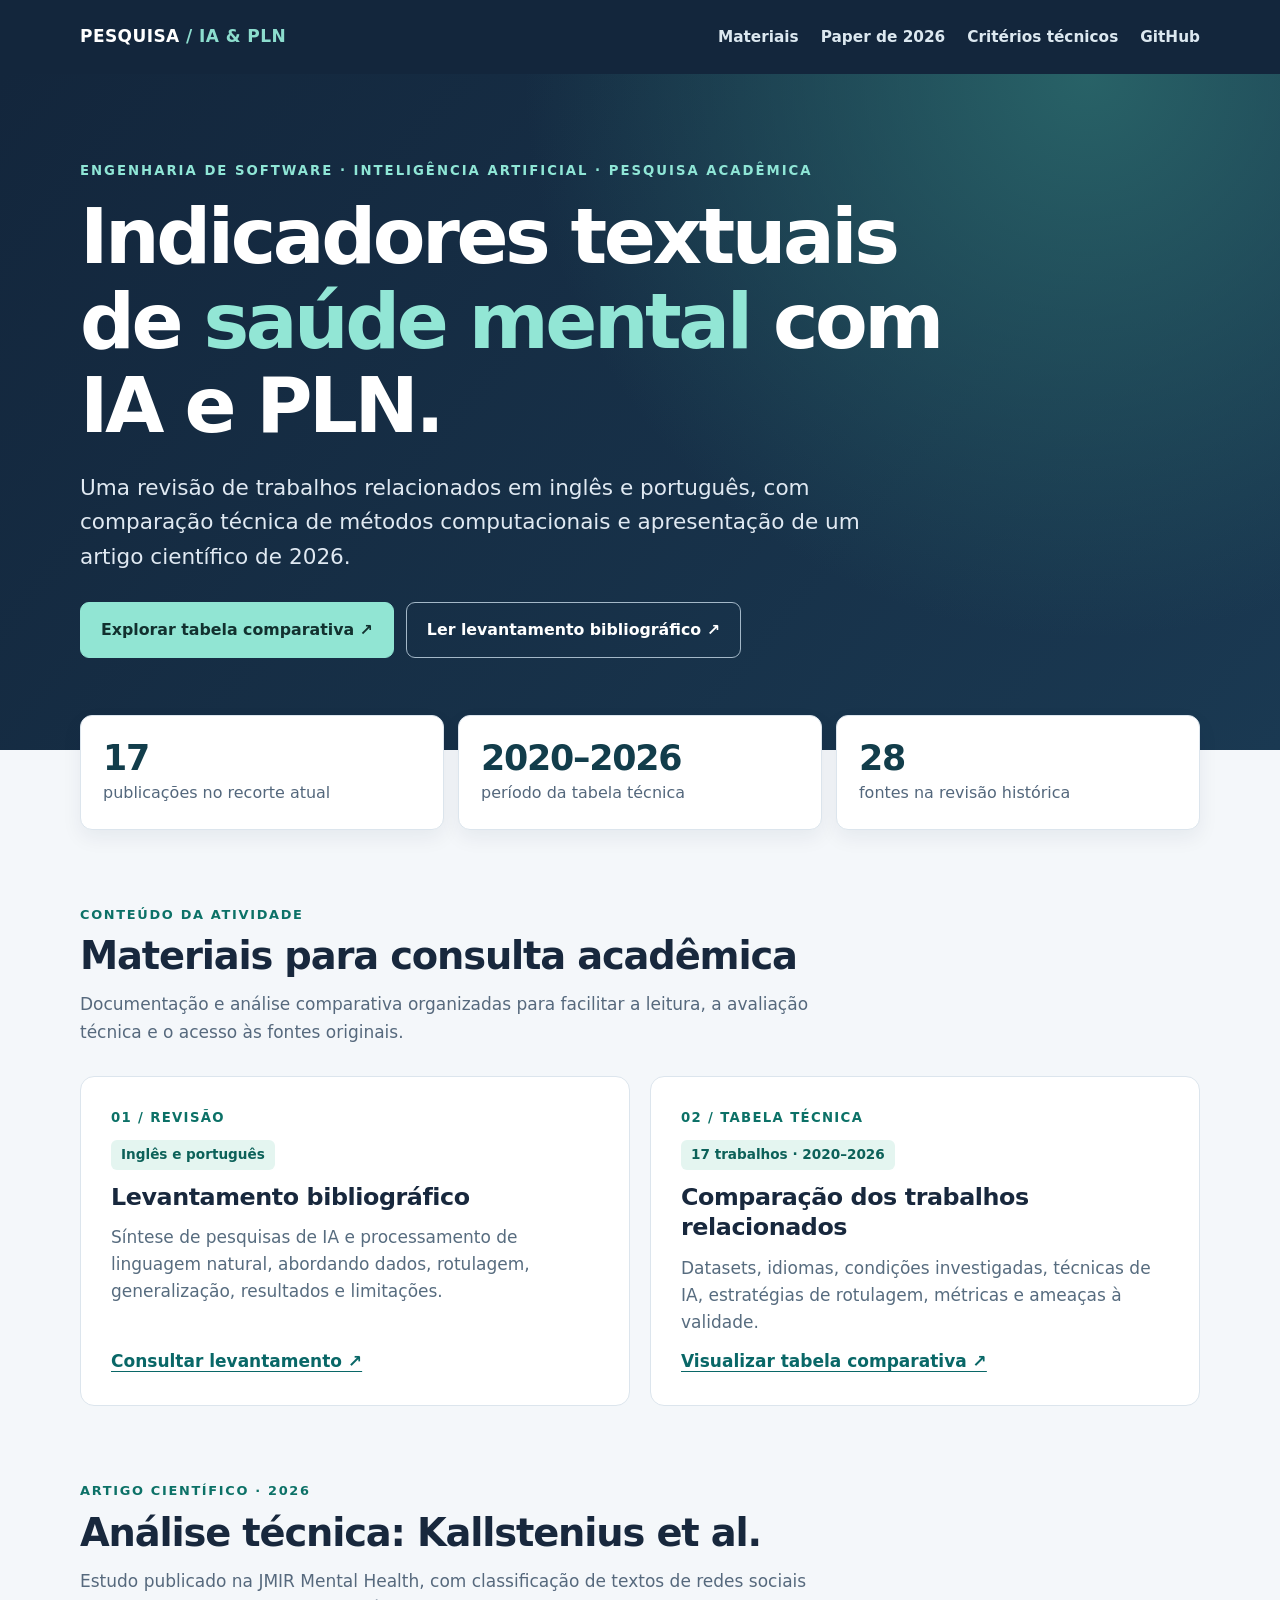
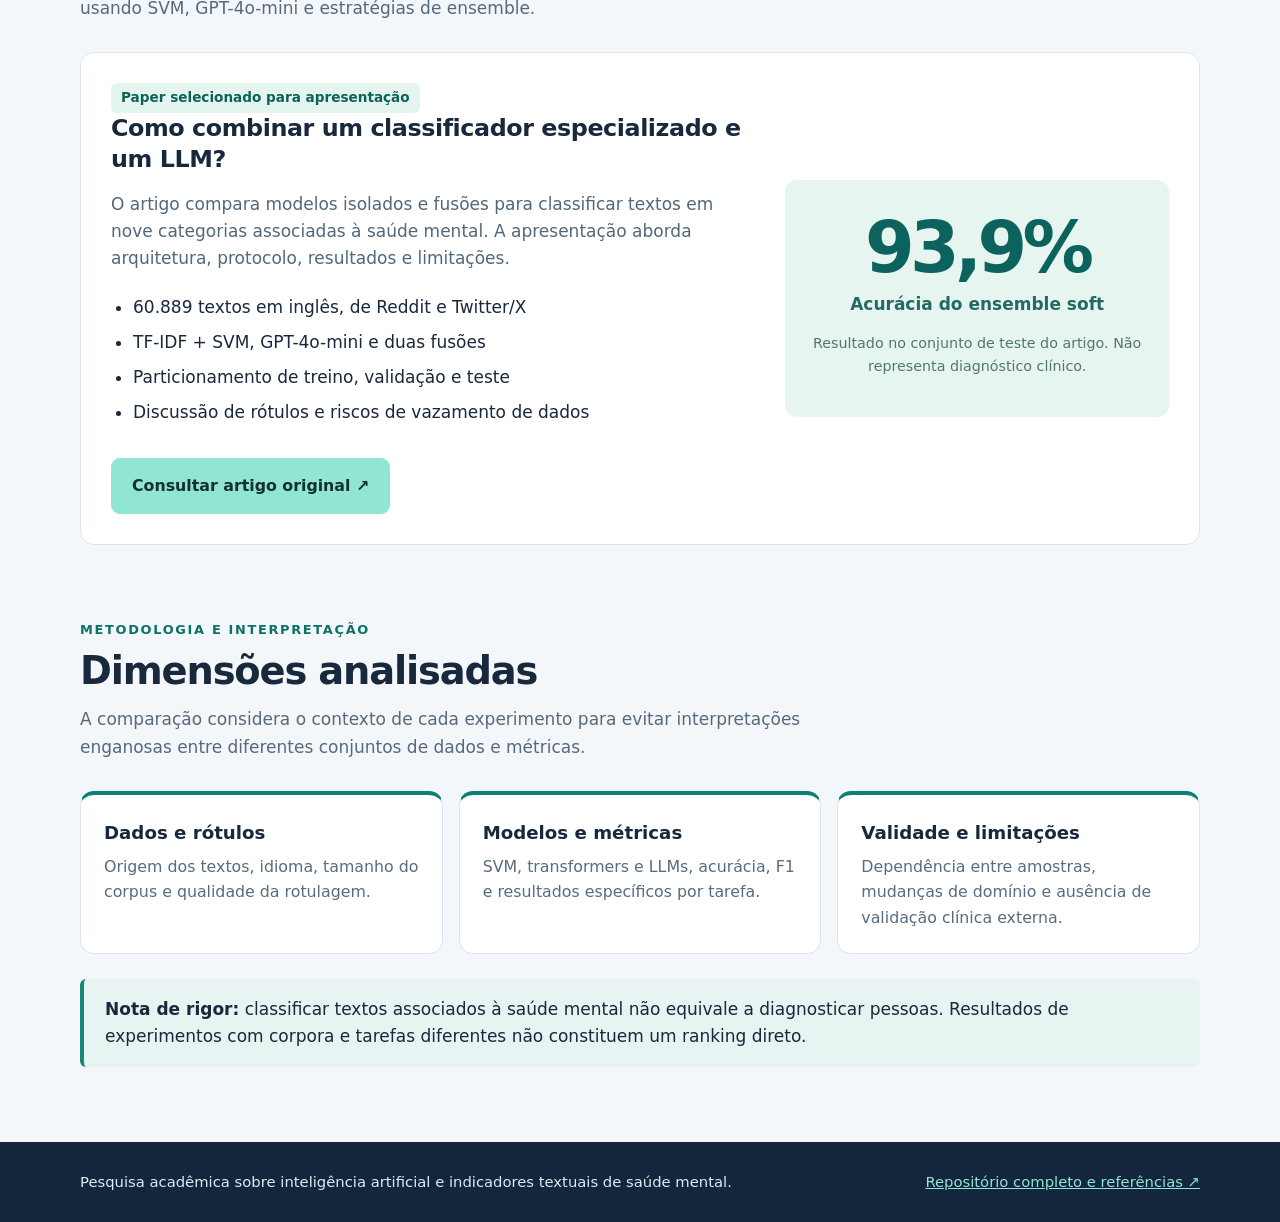
==== commit 4dbe7b38: "site: substituir redirecionamento pela landing page academica responsiva" ====
--- a/index.html
+++ b/index.html
@@ -1,15 +1,16 @@
 <!doctype html>
-<html lang="pt-BR">
-<head>
-<meta charset="utf-8">
-<meta name="viewport" content="width=device-width,initial-scale=1">
-<meta name="robots" content="noindex,follow">
-<meta name="description" content="Endereço atualizado da tabela comparativa bibliográfica.">
-<meta http-equiv="refresh" content="0; url=tabelas/comparativo/">
-<link rel="canonical" href="https://fernandomarquesaluno-svg.github.io/depression_poject/tabelas/comparativo/">
-<title>Tabela comparativa — novo endereço</title>
-<style>body{font-family:system-ui,-apple-system,"Segoe UI",sans-serif;margin:0;background:#f5f7fa;color:#152941;min-height:100vh;display:grid;place-items:center}main{padding:30px;max-width:620px}h1{font-size:clamp(1.5rem,4vw,2.3rem);line-height:1.2}p{font-size:1.1rem;line-height:1.6}a{color:#075c78;font-weight:700}</style>
-<script>location.replace("tabelas/comparativo/"+location.search+location.hash);</script>
-</head>
-<body><main><h1>A tabela comparativa mudou de endereço</h1><p>A versão revisada contém 17 publicações (2020–2026). Você será direcionado automaticamente.</p><p><a href="tabelas/comparativo/">Abrir tabela comparativa atualizada</a></p></main></body>
-</html>
+<html lang="pt-BR"><head><meta charset="utf-8"><meta name="viewport" content="width=device-width,initial-scale=1"><meta name="theme-color" content="#13263c"><meta name="description" content="Pesquisa acadêmica em IA e PLN: levantamento bibliográfico, tabela comparativa e análise técnica de paper de 2026."><title>Pesquisa em IA e PLN | Indicadores Textuais de Saúde Mental</title><style>
+:root{font-family:Inter,system-ui,-apple-system,Segoe UI,sans-serif;color:#18283d;background:#f4f7fa;line-height:1.6;font-size:17px}*{box-sizing:border-box}html{scroll-behavior:smooth}body{margin:0}a{color:inherit}a:focus-visible{outline:3px solid #44c9b5;outline-offset:4px}.wrap{width:min(1120px,calc(100% - 44px));margin:auto}.nav{background:#13263c;color:#fff}.nav .wrap{min-height:74px;display:flex;justify-content:space-between;align-items:center;gap:20px}.brand{font-weight:850;text-decoration:none;letter-spacing:.025em}.brand span{color:#8cddce}.nav nav{display:flex;gap:22px;flex-wrap:wrap}.nav nav a{font-weight:650;font-size:.9rem;text-decoration:none;color:#dce8f0}.nav nav a:hover{color:white}
+.hero{padding:86px 0 92px;background:radial-gradient(circle at 85% 0%,#286267 0,transparent 44%),linear-gradient(130deg,#13263c,#1a3952);color:white}.eyebrow{font-size:.78rem;text-transform:uppercase;letter-spacing:.15em;font-weight:850;color:#8fe6d6}.hero h1{font-size:clamp(2.55rem,6vw,4.8rem);line-height:1.1;letter-spacing:-.045em;max-width:920px;margin:14px 0 22px}.hero h1 em{font-style:normal;color:#92e6d5}.hero p.desc{font-size:clamp(1.07rem,1.8vw,1.27rem);color:#e0e9f2;max-width:800px}.buttons{display:flex;gap:12px;flex-wrap:wrap;margin-top:28px}.button{display:inline-block;border-radius:9px;padding:14px 20px;font-size:.93rem;font-weight:750;text-decoration:none;border:1px solid #a4b8c8}.button.main{color:#12312f;background:#91e5d3;border-color:#91e5d3}.button.secondary{color:#fff}.button:hover{filter:brightness(1.08)}
+.stats{display:grid;grid-template-columns:repeat(3,1fr);gap:14px;position:relative;margin-top:-35px}.stat{background:white;padding:22px;border:1px solid #dce5ed;border-radius:12px;box-shadow:0 8px 20px #14263c10}.stat strong{display:block;font-size:2.05rem;line-height:1.2;letter-spacing:-.035em;color:#123d4b}.stat small{font-size:.94rem;color:#53677c}
+section.content{padding:75px 0 0}.section-kicker{font-size:.76rem;letter-spacing:.13em;color:#0c7167;font-weight:850;text-transform:uppercase}h2{font-size:clamp(1.7rem,3vw,2.3rem);line-height:1.2;letter-spacing:-.03em;margin:8px 0 12px}.intro{max-width:790px;color:#56697d;margin:0 0 30px}.grid{display:grid;grid-template-columns:repeat(2,minmax(0,1fr));gap:20px}.card,.feature,.smallcard{background:white;border:1px solid #dce5ed;border-radius:14px;padding:30px}.card{display:flex;flex-direction:column;gap:12px}.label{font-size:.78rem;font-weight:850;letter-spacing:.1em;color:#0c7167}.pill{display:inline-block;background:#e4f5f0;color:#0c6159;border-radius:6px;padding:4px 10px;font-size:.8rem;font-weight:750;width:max-content}.card h3,.feature h3{font-size:1.4rem;line-height:1.28;margin:0;letter-spacing:-.018em}.card p{margin:0;color:#576c7f;flex:1}.card a{color:#096767;font-weight:800;text-underline-offset:4px}.feature{display:grid;grid-template-columns:1.25fr .75fr;gap:35px;align-items:center}.feature p{color:#51687b}.feature ul{padding-left:22px}.feature li{padding:4px 0}.metric{background:#e7f5f1;border-radius:12px;padding:25px;text-align:center}.metric strong{display:block;font-size:clamp(3rem,6vw,4.2rem);letter-spacing:-.065em;color:#0c625c;line-height:1.2}.metric span{font-weight:800;color:#256a62}.metric p{font-size:.84rem;color:#52766d}.three{display:grid;grid-template-columns:repeat(3,1fr);gap:16px}.smallcard{border-top:4px solid #0c8076;padding:23px}.smallcard h3{margin:0 0 7px;font-size:1.07rem}.smallcard p{margin:0;color:#576c7f;font-size:.93rem}.note{margin-top:25px;padding:17px 21px;border-left:4px solid #168879;background:#e7f4f1;border-radius:6px}.footer{margin-top:75px;background:#13263c;color:#dfe9f2;padding:28px 0}.footer .wrap{display:flex;justify-content:space-between;gap:20px;flex-wrap:wrap}.footer a{color:#91e5d3}.footer p{margin:0;font-size:.87rem}
+@media(max-width:760px){.nav .wrap{padding:14px 0;flex-direction:column;align-items:flex-start}.nav nav{gap:14px}.hero{padding:55px 0 70px}.stats,.grid,.feature,.three{grid-template-columns:1fr}.stat{padding:14px 20px}.stat strong{font-size:1.6rem}section.content{padding-top:55px}.card,.feature{padding:24px}.button{width:100%;text-align:center}}@media(prefers-reduced-motion:reduce){html{scroll-behavior:auto}}
+</style></head>
+<body><header class="nav"><div class="wrap"><a class="brand" href="./">PESQUISA <span>/ IA &amp; PLN</span></a><nav aria-label="Menu"><a href="#materiais">Materiais</a><a href="#paper">Paper de 2026</a><a href="#criterios">Critérios técnicos</a><a href="https://github.com/fernandomarquesaluno-svg/depression_poject">GitHub</a></nav></div></header>
+<main><div class="hero"><div class="wrap"><div class="eyebrow">Engenharia de Software · Inteligência Artificial · Pesquisa acadêmica</div><h1>Indicadores textuais de <em>saúde mental</em> com IA e PLN.</h1><p class="desc">Uma revisão de trabalhos relacionados em inglês e português, com comparação técnica de métodos computacionais e apresentação de um artigo científico de 2026.</p><div class="buttons"><a class="button main" href="tabelas/comparativo/">Explorar tabela comparativa ↗</a><a class="button secondary" href="levantamento-bibliografico/">Ler levantamento bibliográfico ↗</a></div></div></div>
+<div class="wrap"><div class="stats"><div class="stat"><strong>17</strong><small>publicações no recorte atual</small></div><div class="stat"><strong>2020–2026</strong><small>período da tabela técnica</small></div><div class="stat"><strong>28</strong><small>fontes na revisão histórica</small></div></div></div>
+<section class="content" id="materiais"><div class="wrap"><div class="section-kicker">Conteúdo da atividade</div><h2>Materiais para consulta acadêmica</h2><p class="intro">Documentação e análise comparativa organizadas para facilitar a leitura, a avaliação técnica e o acesso às fontes originais.</p><div class="grid"><article class="card"><span class="label">01 / REVISÃO</span><span class="pill">Inglês e português</span><h3>Levantamento bibliográfico</h3><p>Síntese de pesquisas de IA e processamento de linguagem natural, abordando dados, rotulagem, generalização, resultados e limitações.</p><a href="levantamento-bibliografico/">Consultar levantamento ↗</a></article><article class="card"><span class="label">02 / TABELA TÉCNICA</span><span class="pill">17 trabalhos · 2020–2026</span><h3>Comparação dos trabalhos relacionados</h3><p>Datasets, idiomas, condições investigadas, técnicas de IA, estratégias de rotulagem, métricas e ameaças à validade.</p><a href="tabelas/comparativo/">Visualizar tabela comparativa ↗</a></article></div></div></section>
+<section class="content" id="paper"><div class="wrap"><div class="section-kicker">Artigo científico · 2026</div><h2>Análise técnica: Kallstenius et al.</h2><p class="intro">Estudo publicado na JMIR Mental Health, com classificação de textos de redes sociais usando SVM, GPT-4o-mini e estratégias de ensemble.</p><div class="feature"><div><span class="pill">Paper selecionado para apresentação</span><h3>Como combinar um classificador especializado e um LLM?</h3><p>O artigo compara modelos isolados e fusões para classificar textos em nove categorias associadas à saúde mental. A apresentação aborda arquitetura, protocolo, resultados e limitações.</p><ul><li>60.889 textos em inglês, de Reddit e Twitter/X</li><li>TF-IDF + SVM, GPT-4o-mini e duas fusões</li><li>Particionamento de treino, validação e teste</li><li>Discussão de rótulos e riscos de vazamento de dados</li></ul><div class="buttons"><a class="button main" href="https://mental.jmir.org/2026/1/e98925/" target="_blank" rel="noopener noreferrer">Consultar artigo original ↗</a></div></div><aside class="metric"><strong>93,9%</strong><span>Acurácia do ensemble soft</span><p>Resultado no conjunto de teste do artigo. Não representa diagnóstico clínico.</p></aside></div></div></section>
+<section class="content" id="criterios"><div class="wrap"><div class="section-kicker">Metodologia e interpretação</div><h2>Dimensões analisadas</h2><p class="intro">A comparação considera o contexto de cada experimento para evitar interpretações enganosas entre diferentes conjuntos de dados e métricas.</p><div class="three"><article class="smallcard"><h3>Dados e rótulos</h3><p>Origem dos textos, idioma, tamanho do corpus e qualidade da rotulagem.</p></article><article class="smallcard"><h3>Modelos e métricas</h3><p>SVM, transformers e LLMs, acurácia, F1 e resultados específicos por tarefa.</p></article><article class="smallcard"><h3>Validade e limitações</h3><p>Dependência entre amostras, mudanças de domínio e ausência de validação clínica externa.</p></article></div><div class="note"><strong>Nota de rigor:</strong> classificar textos associados à saúde mental não equivale a diagnosticar pessoas. Resultados de experimentos com corpora e tarefas diferentes não constituem um ranking direto.</div></div></section></main>
+<footer class="footer"><div class="wrap"><p>Pesquisa acadêmica sobre inteligência artificial e indicadores textuais de saúde mental.</p><p><a href="https://github.com/fernandomarquesaluno-svg/depression_poject">Repositório completo e referências ↗</a></p></div></footer>
+</body></html>
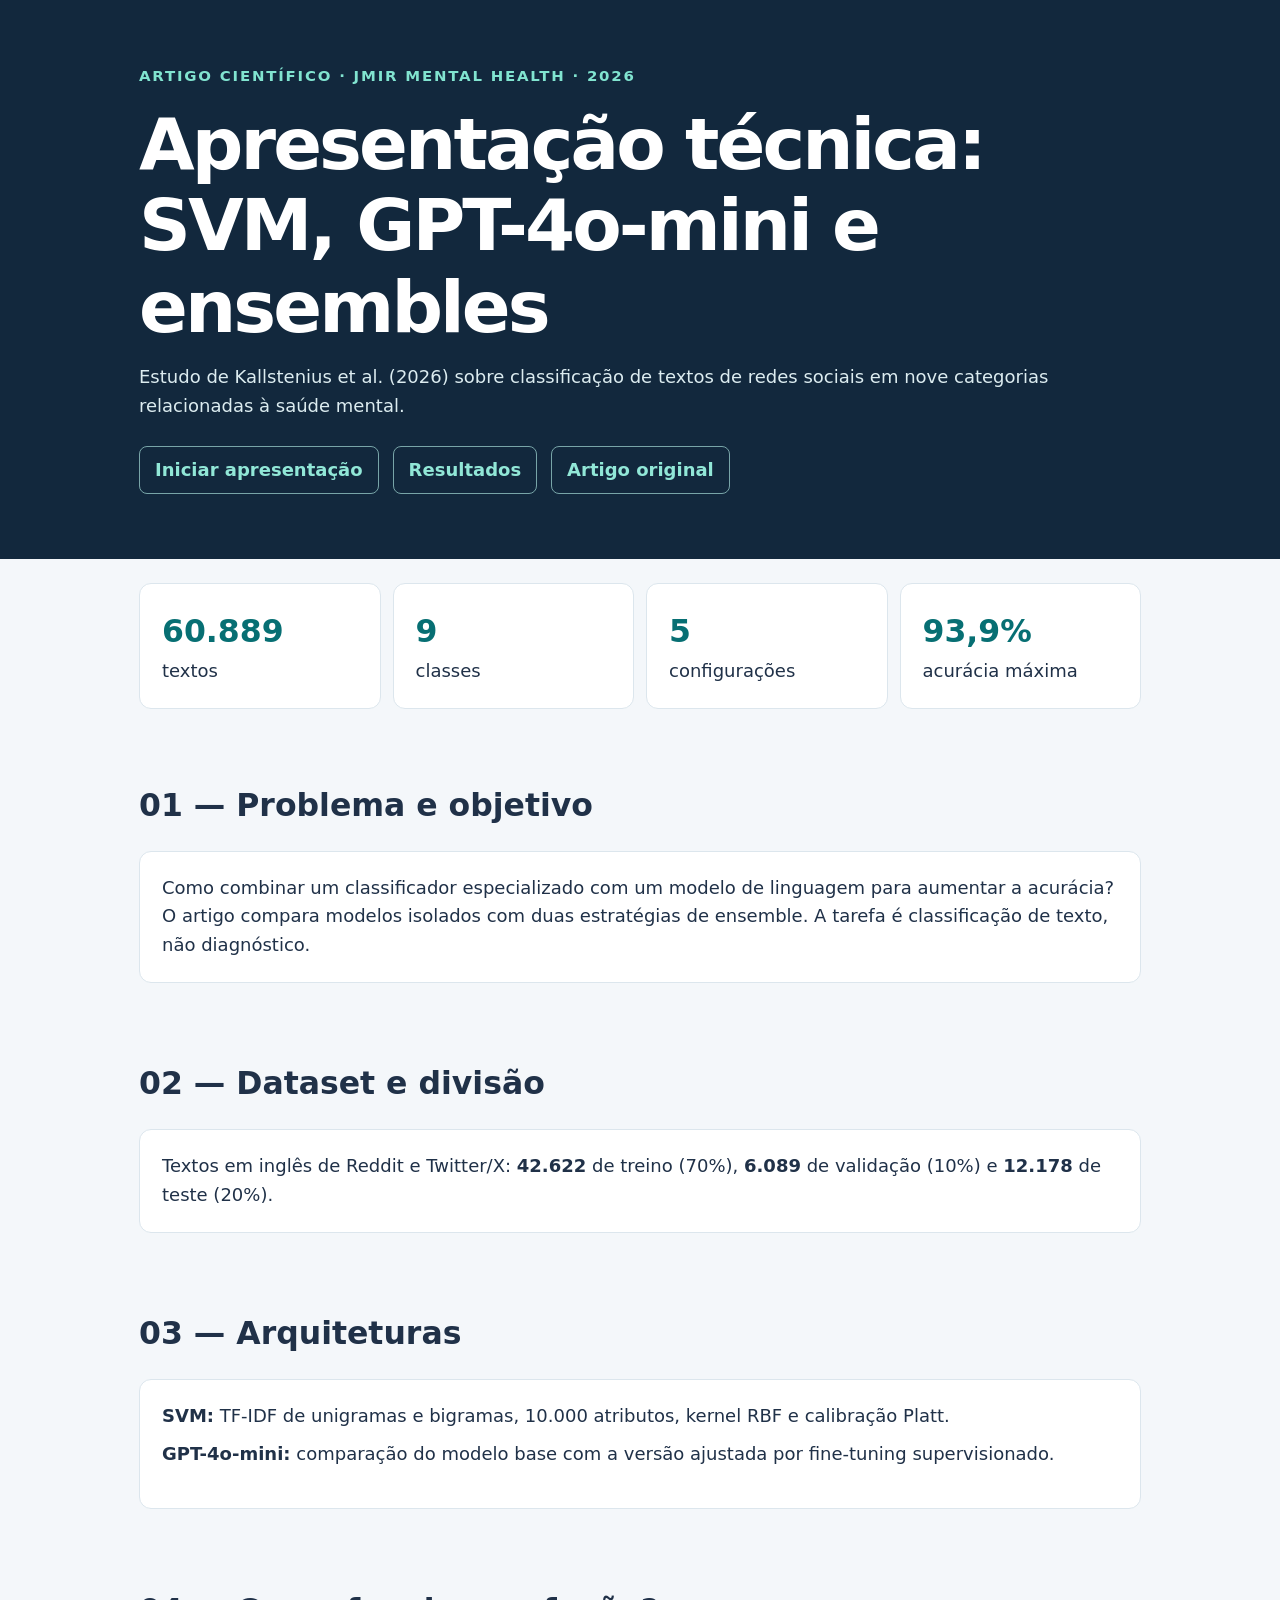
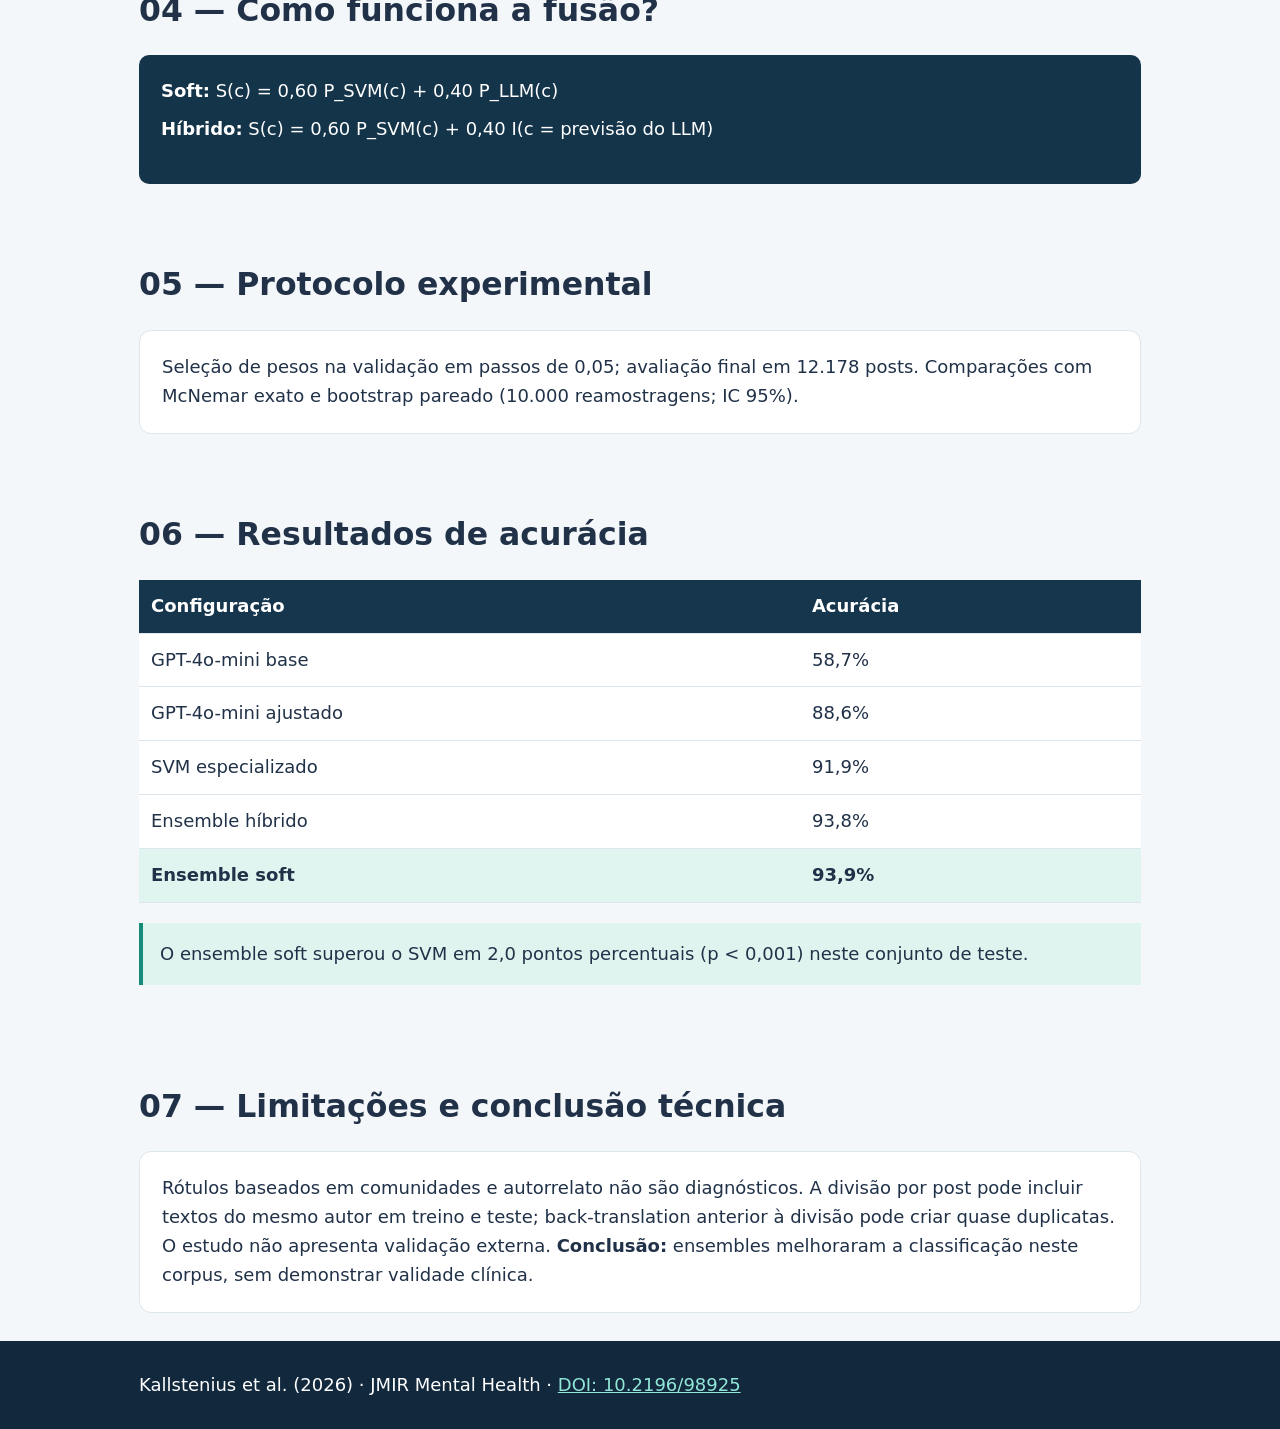
==== commit 94ce003e: "site: focalizar pagina inicial exclusivamente no paper de Kallstenius 2026" ====
--- a/index.html
+++ b/index.html
@@ -1,16 +1,12 @@
 <!doctype html>
-<html lang="pt-BR"><head><meta charset="utf-8"><meta name="viewport" content="width=device-width,initial-scale=1"><meta name="theme-color" content="#13263c"><meta name="description" content="Pesquisa acadêmica em IA e PLN: levantamento bibliográfico, tabela comparativa e análise técnica de paper de 2026."><title>Pesquisa em IA e PLN | Indicadores Textuais de Saúde Mental</title><style>
-:root{font-family:Inter,system-ui,-apple-system,Segoe UI,sans-serif;color:#18283d;background:#f4f7fa;line-height:1.6;font-size:17px}*{box-sizing:border-box}html{scroll-behavior:smooth}body{margin:0}a{color:inherit}a:focus-visible{outline:3px solid #44c9b5;outline-offset:4px}.wrap{width:min(1120px,calc(100% - 44px));margin:auto}.nav{background:#13263c;color:#fff}.nav .wrap{min-height:74px;display:flex;justify-content:space-between;align-items:center;gap:20px}.brand{font-weight:850;text-decoration:none;letter-spacing:.025em}.brand span{color:#8cddce}.nav nav{display:flex;gap:22px;flex-wrap:wrap}.nav nav a{font-weight:650;font-size:.9rem;text-decoration:none;color:#dce8f0}.nav nav a:hover{color:white}
-.hero{padding:86px 0 92px;background:radial-gradient(circle at 85% 0%,#286267 0,transparent 44%),linear-gradient(130deg,#13263c,#1a3952);color:white}.eyebrow{font-size:.78rem;text-transform:uppercase;letter-spacing:.15em;font-weight:850;color:#8fe6d6}.hero h1{font-size:clamp(2.55rem,6vw,4.8rem);line-height:1.1;letter-spacing:-.045em;max-width:920px;margin:14px 0 22px}.hero h1 em{font-style:normal;color:#92e6d5}.hero p.desc{font-size:clamp(1.07rem,1.8vw,1.27rem);color:#e0e9f2;max-width:800px}.buttons{display:flex;gap:12px;flex-wrap:wrap;margin-top:28px}.button{display:inline-block;border-radius:9px;padding:14px 20px;font-size:.93rem;font-weight:750;text-decoration:none;border:1px solid #a4b8c8}.button.main{color:#12312f;background:#91e5d3;border-color:#91e5d3}.button.secondary{color:#fff}.button:hover{filter:brightness(1.08)}
-.stats{display:grid;grid-template-columns:repeat(3,1fr);gap:14px;position:relative;margin-top:-35px}.stat{background:white;padding:22px;border:1px solid #dce5ed;border-radius:12px;box-shadow:0 8px 20px #14263c10}.stat strong{display:block;font-size:2.05rem;line-height:1.2;letter-spacing:-.035em;color:#123d4b}.stat small{font-size:.94rem;color:#53677c}
-section.content{padding:75px 0 0}.section-kicker{font-size:.76rem;letter-spacing:.13em;color:#0c7167;font-weight:850;text-transform:uppercase}h2{font-size:clamp(1.7rem,3vw,2.3rem);line-height:1.2;letter-spacing:-.03em;margin:8px 0 12px}.intro{max-width:790px;color:#56697d;margin:0 0 30px}.grid{display:grid;grid-template-columns:repeat(2,minmax(0,1fr));gap:20px}.card,.feature,.smallcard{background:white;border:1px solid #dce5ed;border-radius:14px;padding:30px}.card{display:flex;flex-direction:column;gap:12px}.label{font-size:.78rem;font-weight:850;letter-spacing:.1em;color:#0c7167}.pill{display:inline-block;background:#e4f5f0;color:#0c6159;border-radius:6px;padding:4px 10px;font-size:.8rem;font-weight:750;width:max-content}.card h3,.feature h3{font-size:1.4rem;line-height:1.28;margin:0;letter-spacing:-.018em}.card p{margin:0;color:#576c7f;flex:1}.card a{color:#096767;font-weight:800;text-underline-offset:4px}.feature{display:grid;grid-template-columns:1.25fr .75fr;gap:35px;align-items:center}.feature p{color:#51687b}.feature ul{padding-left:22px}.feature li{padding:4px 0}.metric{background:#e7f5f1;border-radius:12px;padding:25px;text-align:center}.metric strong{display:block;font-size:clamp(3rem,6vw,4.2rem);letter-spacing:-.065em;color:#0c625c;line-height:1.2}.metric span{font-weight:800;color:#256a62}.metric p{font-size:.84rem;color:#52766d}.three{display:grid;grid-template-columns:repeat(3,1fr);gap:16px}.smallcard{border-top:4px solid #0c8076;padding:23px}.smallcard h3{margin:0 0 7px;font-size:1.07rem}.smallcard p{margin:0;color:#576c7f;font-size:.93rem}.note{margin-top:25px;padding:17px 21px;border-left:4px solid #168879;background:#e7f4f1;border-radius:6px}.footer{margin-top:75px;background:#13263c;color:#dfe9f2;padding:28px 0}.footer .wrap{display:flex;justify-content:space-between;gap:20px;flex-wrap:wrap}.footer a{color:#91e5d3}.footer p{margin:0;font-size:.87rem}
-@media(max-width:760px){.nav .wrap{padding:14px 0;flex-direction:column;align-items:flex-start}.nav nav{gap:14px}.hero{padding:55px 0 70px}.stats,.grid,.feature,.three{grid-template-columns:1fr}.stat{padding:14px 20px}.stat strong{font-size:1.6rem}section.content{padding-top:55px}.card,.feature{padding:24px}.button{width:100%;text-align:center}}@media(prefers-reduced-motion:reduce){html{scroll-behavior:auto}}
-</style></head>
-<body><header class="nav"><div class="wrap"><a class="brand" href="./">PESQUISA <span>/ IA &amp; PLN</span></a><nav aria-label="Menu"><a href="#materiais">Materiais</a><a href="#paper">Paper de 2026</a><a href="#criterios">Critérios técnicos</a><a href="https://github.com/fernandomarquesaluno-svg/depression_poject">GitHub</a></nav></div></header>
-<main><div class="hero"><div class="wrap"><div class="eyebrow">Engenharia de Software · Inteligência Artificial · Pesquisa acadêmica</div><h1>Indicadores textuais de <em>saúde mental</em> com IA e PLN.</h1><p class="desc">Uma revisão de trabalhos relacionados em inglês e português, com comparação técnica de métodos computacionais e apresentação de um artigo científico de 2026.</p><div class="buttons"><a class="button main" href="tabelas/comparativo/">Explorar tabela comparativa ↗</a><a class="button secondary" href="levantamento-bibliografico/">Ler levantamento bibliográfico ↗</a></div></div></div>
-<div class="wrap"><div class="stats"><div class="stat"><strong>17</strong><small>publicações no recorte atual</small></div><div class="stat"><strong>2020–2026</strong><small>período da tabela técnica</small></div><div class="stat"><strong>28</strong><small>fontes na revisão histórica</small></div></div></div>
-<section class="content" id="materiais"><div class="wrap"><div class="section-kicker">Conteúdo da atividade</div><h2>Materiais para consulta acadêmica</h2><p class="intro">Documentação e análise comparativa organizadas para facilitar a leitura, a avaliação técnica e o acesso às fontes originais.</p><div class="grid"><article class="card"><span class="label">01 / REVISÃO</span><span class="pill">Inglês e português</span><h3>Levantamento bibliográfico</h3><p>Síntese de pesquisas de IA e processamento de linguagem natural, abordando dados, rotulagem, generalização, resultados e limitações.</p><a href="levantamento-bibliografico/">Consultar levantamento ↗</a></article><article class="card"><span class="label">02 / TABELA TÉCNICA</span><span class="pill">17 trabalhos · 2020–2026</span><h3>Comparação dos trabalhos relacionados</h3><p>Datasets, idiomas, condições investigadas, técnicas de IA, estratégias de rotulagem, métricas e ameaças à validade.</p><a href="tabelas/comparativo/">Visualizar tabela comparativa ↗</a></article></div></div></section>
-<section class="content" id="paper"><div class="wrap"><div class="section-kicker">Artigo científico · 2026</div><h2>Análise técnica: Kallstenius et al.</h2><p class="intro">Estudo publicado na JMIR Mental Health, com classificação de textos de redes sociais usando SVM, GPT-4o-mini e estratégias de ensemble.</p><div class="feature"><div><span class="pill">Paper selecionado para apresentação</span><h3>Como combinar um classificador especializado e um LLM?</h3><p>O artigo compara modelos isolados e fusões para classificar textos em nove categorias associadas à saúde mental. A apresentação aborda arquitetura, protocolo, resultados e limitações.</p><ul><li>60.889 textos em inglês, de Reddit e Twitter/X</li><li>TF-IDF + SVM, GPT-4o-mini e duas fusões</li><li>Particionamento de treino, validação e teste</li><li>Discussão de rótulos e riscos de vazamento de dados</li></ul><div class="buttons"><a class="button main" href="https://mental.jmir.org/2026/1/e98925/" target="_blank" rel="noopener noreferrer">Consultar artigo original ↗</a></div></div><aside class="metric"><strong>93,9%</strong><span>Acurácia do ensemble soft</span><p>Resultado no conjunto de teste do artigo. Não representa diagnóstico clínico.</p></aside></div></div></section>
-<section class="content" id="criterios"><div class="wrap"><div class="section-kicker">Metodologia e interpretação</div><h2>Dimensões analisadas</h2><p class="intro">A comparação considera o contexto de cada experimento para evitar interpretações enganosas entre diferentes conjuntos de dados e métricas.</p><div class="three"><article class="smallcard"><h3>Dados e rótulos</h3><p>Origem dos textos, idioma, tamanho do corpus e qualidade da rotulagem.</p></article><article class="smallcard"><h3>Modelos e métricas</h3><p>SVM, transformers e LLMs, acurácia, F1 e resultados específicos por tarefa.</p></article><article class="smallcard"><h3>Validade e limitações</h3><p>Dependência entre amostras, mudanças de domínio e ausência de validação clínica externa.</p></article></div><div class="note"><strong>Nota de rigor:</strong> classificar textos associados à saúde mental não equivale a diagnosticar pessoas. Resultados de experimentos com corpora e tarefas diferentes não constituem um ranking direto.</div></div></section></main>
-<footer class="footer"><div class="wrap"><p>Pesquisa acadêmica sobre inteligência artificial e indicadores textuais de saúde mental.</p><p><a href="https://github.com/fernandomarquesaluno-svg/depression_poject">Repositório completo e referências ↗</a></p></div></footer>
-</body></html>+<html lang="pt-BR"><head><meta charset="utf-8"><meta name="viewport" content="width=device-width,initial-scale=1"><title>Kallstenius et al. (2026) — Apresentação técnica</title><meta name="description" content="Análise do artigo científico de 2026 sobre SVM, GPT-4o-mini e ensembles."><style>
+:root{font:18px/1.6 system-ui,Arial,sans-serif;background:#f4f7fa;color:#203148}*{box-sizing:border-box}body{margin:0}.wrap{max-width:1050px;margin:auto;padding:0 24px}header{background:#12283d;color:white;padding:65px 0}h1{font-size:clamp(2.3rem,6vw,4rem);line-height:1.13;letter-spacing:-.04em;margin:15px 0}header p{color:#dcecf0}.tag{color:#81e4d0;font-size:.83rem;font-weight:800;letter-spacing:.12em;text-transform:uppercase}a{color:#08726d}header a{color:#91e7d7}nav{display:flex;gap:14px;flex-wrap:wrap;margin-top:25px}nav a{border:1px solid #78a5a8;border-radius:8px;padding:9px 15px;text-decoration:none;font-weight:700}.stats{display:grid;grid-template-columns:repeat(4,1fr);gap:12px;margin:24px 0}.stats div,article{background:white;border:1px solid #dce6ed;border-radius:12px;padding:22px}.stats strong{display:block;color:#076f73;font-size:1.75rem}section{padding:28px 0}h2{font-size:1.75rem;line-height:1.2}p{margin-top:9px}.formula{background:#14344a;color:white;padding:22px;border-radius:10px}table{width:100%;border-collapse:collapse;background:white}th,td{padding:12px;border-bottom:1px solid #dce6ed;text-align:left}th{background:#16364d;color:white}tr:last-child{background:#e1f5f0;font-weight:800}.note{background:#e0f4ef;border-left:4px solid #168b7a;padding:17px;margin:20px 0}footer{background:#12283d;color:white;padding:30px 0}footer a{color:#91e7d7}@media(max-width:650px){.stats{grid-template-columns:repeat(2,1fr)}}
+</style></head><body><header><div class="wrap"><div class="tag">Artigo científico · JMIR Mental Health · 2026</div><h1>Apresentação técnica: SVM, GPT-4o-mini e ensembles</h1><p>Estudo de Kallstenius et al. (2026) sobre classificação de textos de redes sociais em nove categorias relacionadas à saúde mental.</p><nav><a href="#problema">Iniciar apresentação</a><a href="#resultados">Resultados</a><a href="https://mental.jmir.org/2026/1/e98925/">Artigo original</a></nav></div></header><main class="wrap"><div class="stats"><div><strong>60.889</strong>textos</div><div><strong>9</strong>classes</div><div><strong>5</strong>configurações</div><div><strong>93,9%</strong>acurácia máxima</div></div>
+<section id="problema"><h2>01 — Problema e objetivo</h2><article>Como combinar um classificador especializado com um modelo de linguagem para aumentar a acurácia? O artigo compara modelos isolados com duas estratégias de ensemble. A tarefa é classificação de texto, não diagnóstico.</article></section>
+<section><h2>02 — Dataset e divisão</h2><article>Textos em inglês de Reddit e Twitter/X: <strong>42.622</strong> de treino (70%), <strong>6.089</strong> de validação (10%) e <strong>12.178</strong> de teste (20%).</article></section>
+<section><h2>03 — Arquiteturas</h2><article><strong>SVM:</strong> TF-IDF de unigramas e bigramas, 10.000 atributos, kernel RBF e calibração Platt.<p><strong>GPT-4o-mini:</strong> comparação do modelo base com a versão ajustada por fine-tuning supervisionado.</p></article></section>
+<section><h2>04 — Como funciona a fusão?</h2><div class="formula"><strong>Soft:</strong> S(c) = 0,60 P_SVM(c) + 0,40 P_LLM(c)<p><strong>Híbrido:</strong> S(c) = 0,60 P_SVM(c) + 0,40 I(c = previsão do LLM)</p></div></section>
+<section><h2>05 — Protocolo experimental</h2><article>Seleção de pesos na validação em passos de 0,05; avaliação final em 12.178 posts. Comparações com McNemar exato e bootstrap pareado (10.000 reamostragens; IC 95%).</article></section>
+<section id="resultados"><h2>06 — Resultados de acurácia</h2><table><thead><tr><th>Configuração</th><th>Acurácia</th></tr></thead><tbody><tr><td>GPT-4o-mini base</td><td>58,7%</td></tr><tr><td>GPT-4o-mini ajustado</td><td>88,6%</td></tr><tr><td>SVM especializado</td><td>91,9%</td></tr><tr><td>Ensemble híbrido</td><td>93,8%</td></tr><tr><td>Ensemble soft</td><td>93,9%</td></tr></tbody></table><div class="note">O ensemble soft superou o SVM em 2,0 pontos percentuais (p &lt; 0,001) neste conjunto de teste.</div></section>
+<section><h2>07 — Limitações e conclusão técnica</h2><article>Rótulos baseados em comunidades e autorrelato não são diagnósticos. A divisão por post pode incluir textos do mesmo autor em treino e teste; back-translation anterior à divisão pode criar quase duplicatas. O estudo não apresenta validação externa. <strong>Conclusão:</strong> ensembles melhoraram a classificação neste corpus, sem demonstrar validade clínica.</article></section>
+</main><footer><div class="wrap">Kallstenius et al. (2026) · JMIR Mental Health · <a href="https://doi.org/10.2196/98925">DOI: 10.2196/98925</a></div></footer></body></html>
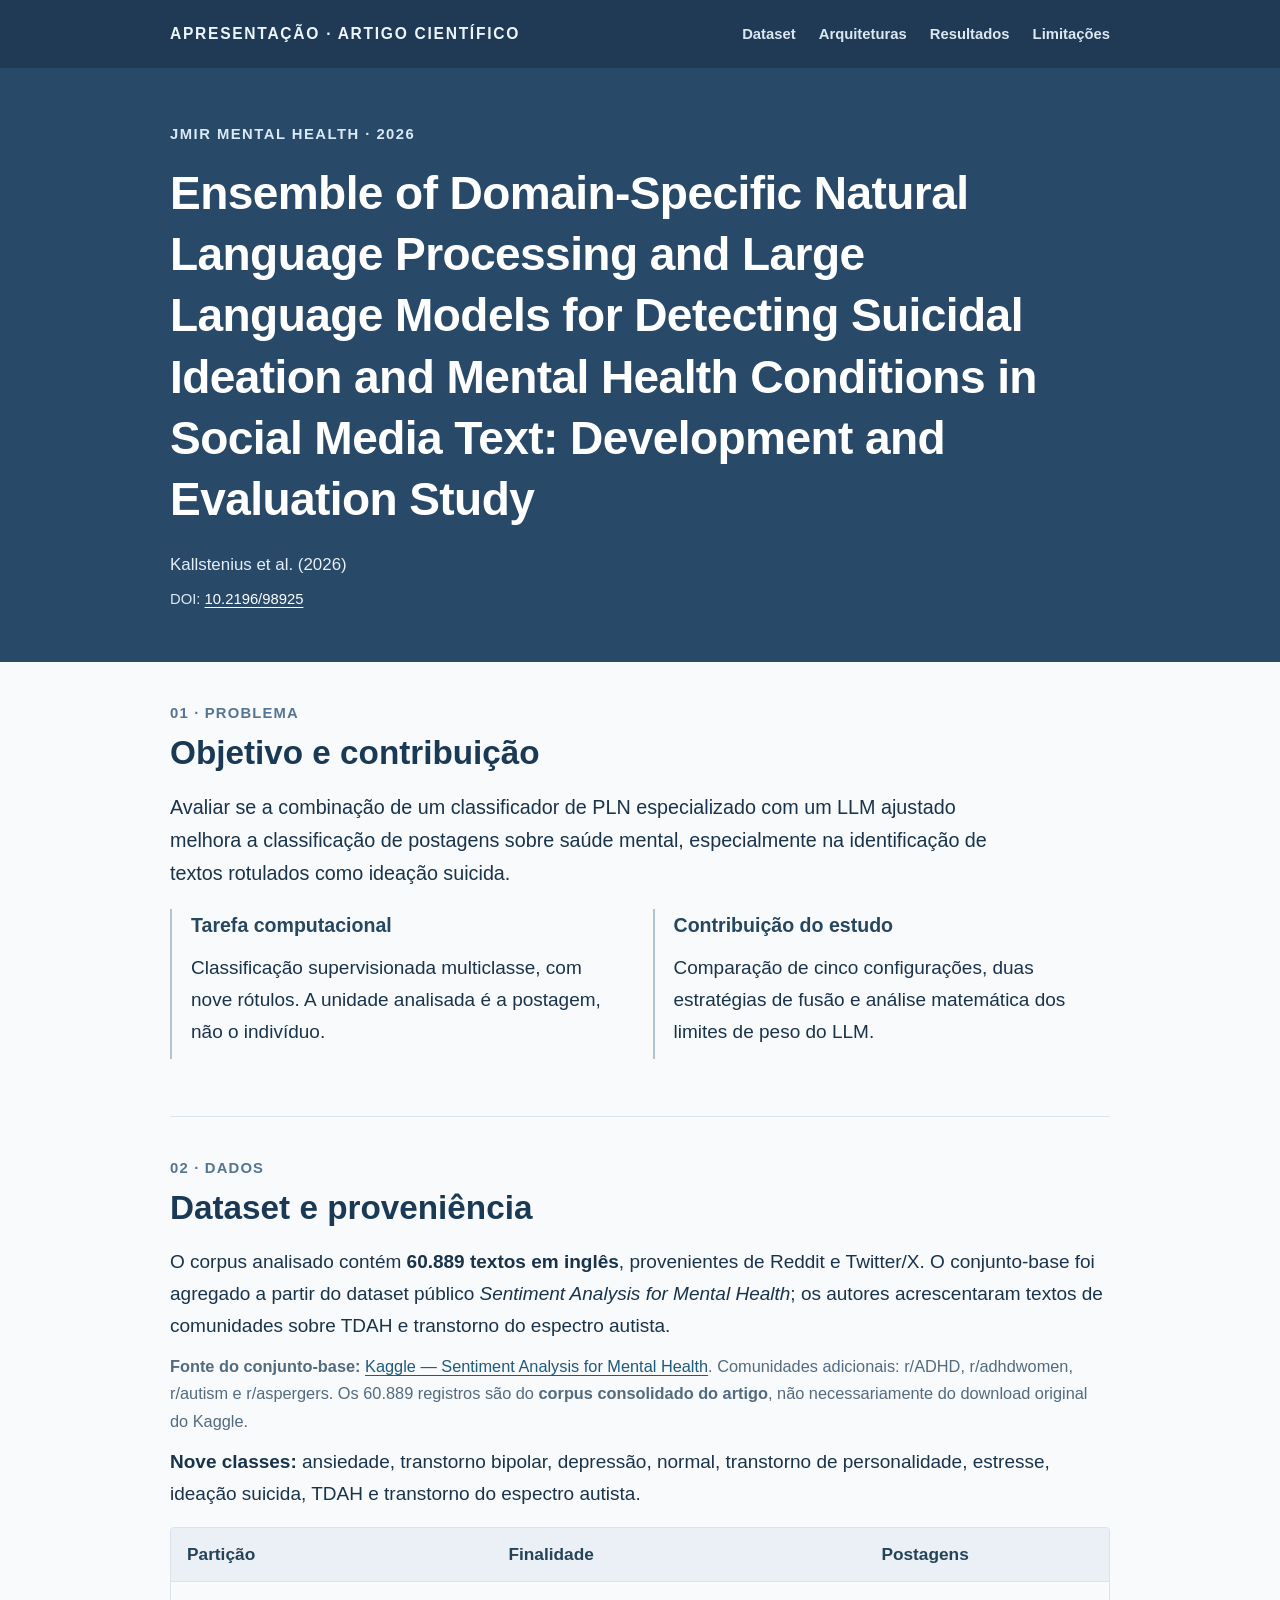
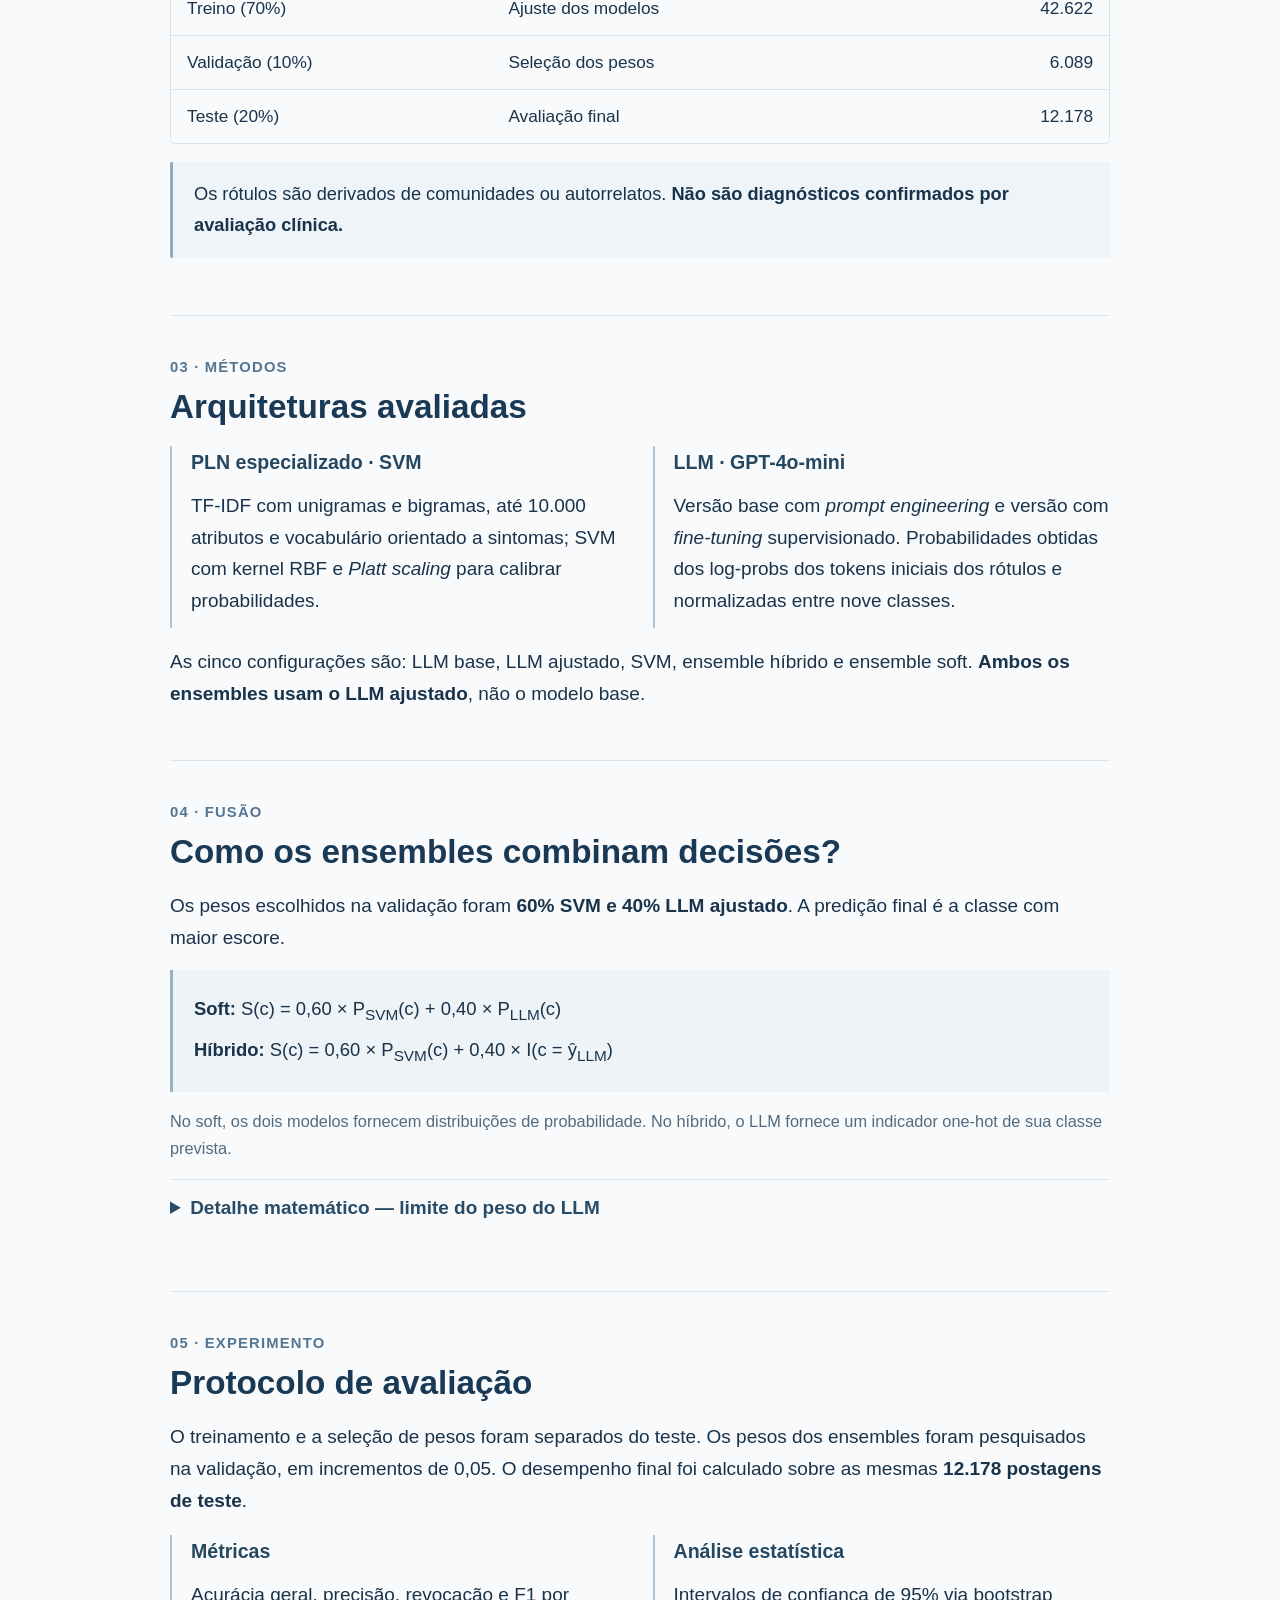
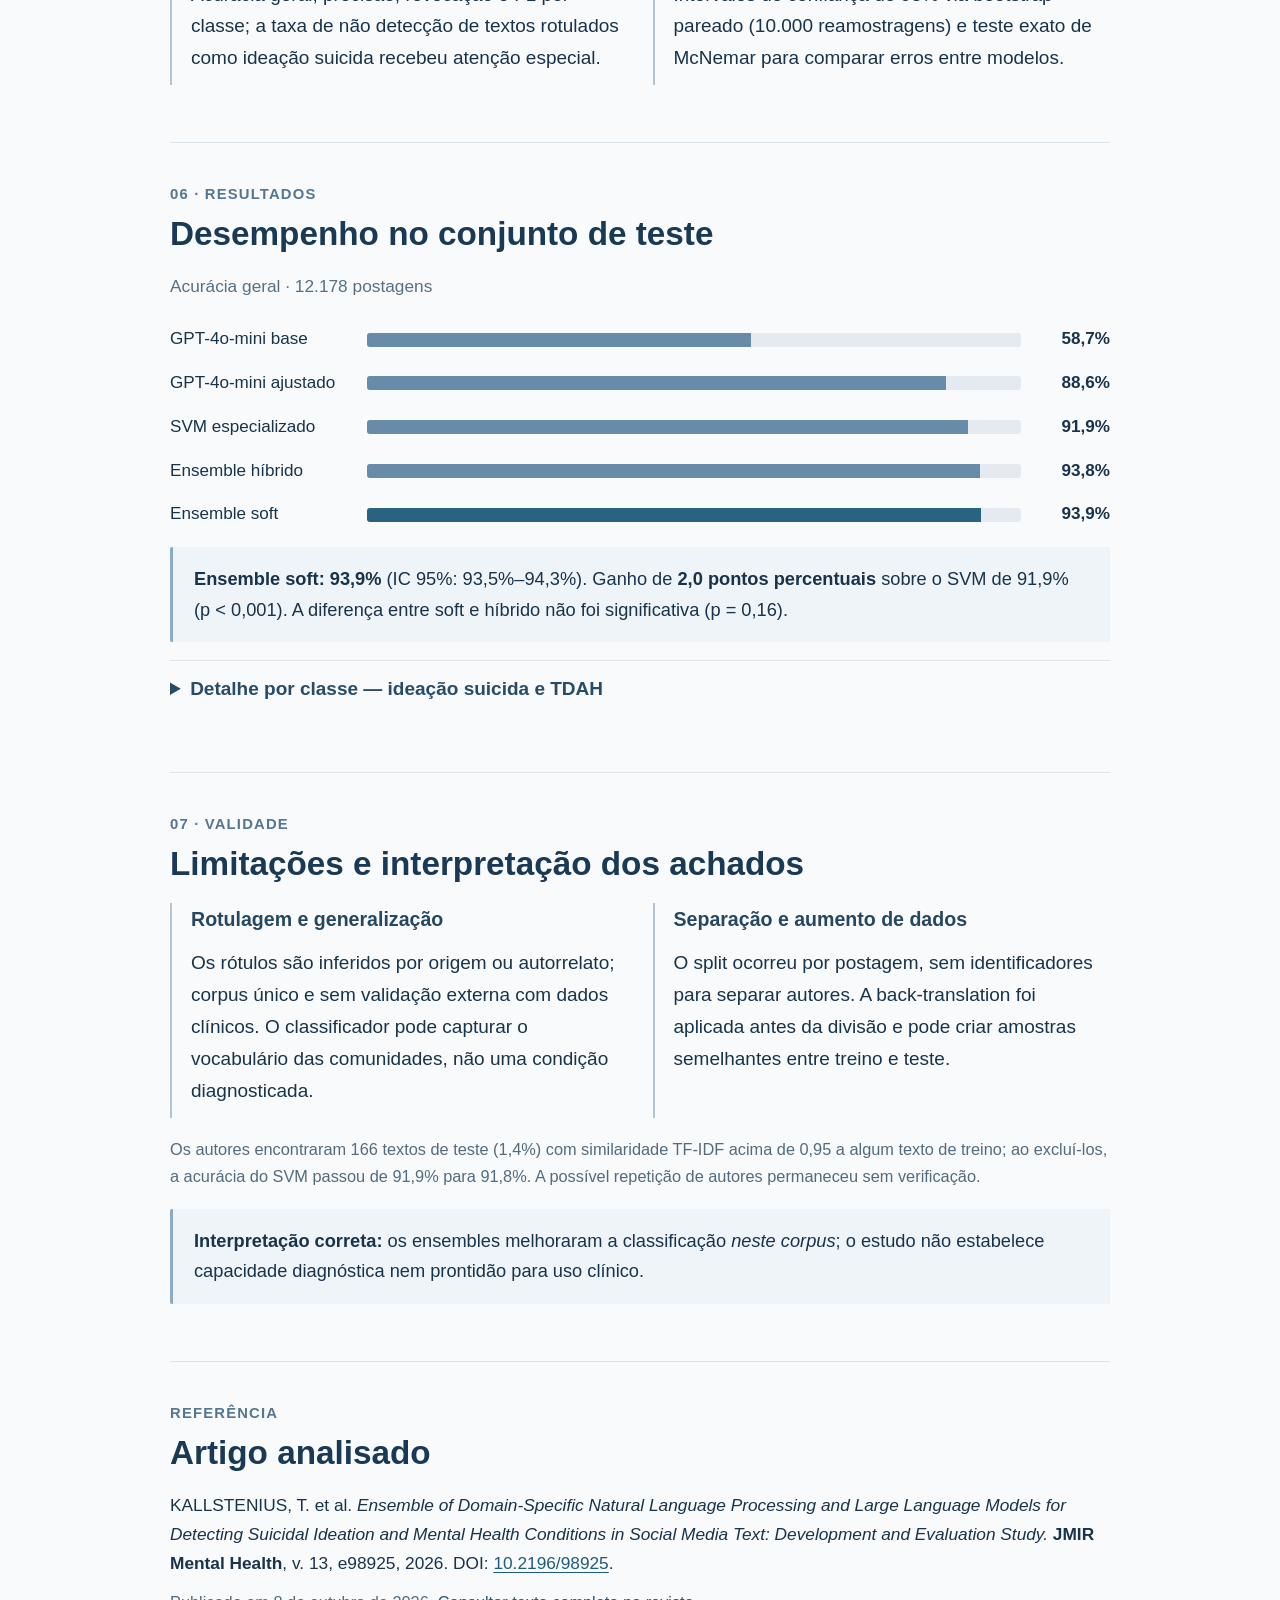
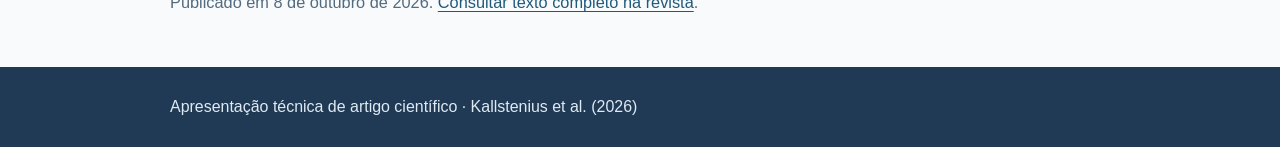
==== commit c453e9e1: "Atualiza apresentação técnica de Kallstenius (2026) com versão final" ====
--- a/index.html
+++ b/index.html
@@ -1,12 +1,3 @@
-<!doctype html>
-<html lang="pt-BR"><head><meta charset="utf-8"><meta name="viewport" content="width=device-width,initial-scale=1"><title>Kallstenius et al. (2026) — Apresentação técnica</title><meta name="description" content="Análise do artigo científico de 2026 sobre SVM, GPT-4o-mini e ensembles."><style>
-:root{font:18px/1.6 system-ui,Arial,sans-serif;background:#f4f7fa;color:#203148}*{box-sizing:border-box}body{margin:0}.wrap{max-width:1050px;margin:auto;padding:0 24px}header{background:#12283d;color:white;padding:65px 0}h1{font-size:clamp(2.3rem,6vw,4rem);line-height:1.13;letter-spacing:-.04em;margin:15px 0}header p{color:#dcecf0}.tag{color:#81e4d0;font-size:.83rem;font-weight:800;letter-spacing:.12em;text-transform:uppercase}a{color:#08726d}header a{color:#91e7d7}nav{display:flex;gap:14px;flex-wrap:wrap;margin-top:25px}nav a{border:1px solid #78a5a8;border-radius:8px;padding:9px 15px;text-decoration:none;font-weight:700}.stats{display:grid;grid-template-columns:repeat(4,1fr);gap:12px;margin:24px 0}.stats div,article{background:white;border:1px solid #dce6ed;border-radius:12px;padding:22px}.stats strong{display:block;color:#076f73;font-size:1.75rem}section{padding:28px 0}h2{font-size:1.75rem;line-height:1.2}p{margin-top:9px}.formula{background:#14344a;color:white;padding:22px;border-radius:10px}table{width:100%;border-collapse:collapse;background:white}th,td{padding:12px;border-bottom:1px solid #dce6ed;text-align:left}th{background:#16364d;color:white}tr:last-child{background:#e1f5f0;font-weight:800}.note{background:#e0f4ef;border-left:4px solid #168b7a;padding:17px;margin:20px 0}footer{background:#12283d;color:white;padding:30px 0}footer a{color:#91e7d7}@media(max-width:650px){.stats{grid-template-columns:repeat(2,1fr)}}
-</style></head><body><header><div class="wrap"><div class="tag">Artigo científico · JMIR Mental Health · 2026</div><h1>Apresentação técnica: SVM, GPT-4o-mini e ensembles</h1><p>Estudo de Kallstenius et al. (2026) sobre classificação de textos de redes sociais em nove categorias relacionadas à saúde mental.</p><nav><a href="#problema">Iniciar apresentação</a><a href="#resultados">Resultados</a><a href="https://mental.jmir.org/2026/1/e98925/">Artigo original</a></nav></div></header><main class="wrap"><div class="stats"><div><strong>60.889</strong>textos</div><div><strong>9</strong>classes</div><div><strong>5</strong>configurações</div><div><strong>93,9%</strong>acurácia máxima</div></div>
-<section id="problema"><h2>01 — Problema e objetivo</h2><article>Como combinar um classificador especializado com um modelo de linguagem para aumentar a acurácia? O artigo compara modelos isolados com duas estratégias de ensemble. A tarefa é classificação de texto, não diagnóstico.</article></section>
-<section><h2>02 — Dataset e divisão</h2><article>Textos em inglês de Reddit e Twitter/X: <strong>42.622</strong> de treino (70%), <strong>6.089</strong> de validação (10%) e <strong>12.178</strong> de teste (20%).</article></section>
-<section><h2>03 — Arquiteturas</h2><article><strong>SVM:</strong> TF-IDF de unigramas e bigramas, 10.000 atributos, kernel RBF e calibração Platt.<p><strong>GPT-4o-mini:</strong> comparação do modelo base com a versão ajustada por fine-tuning supervisionado.</p></article></section>
-<section><h2>04 — Como funciona a fusão?</h2><div class="formula"><strong>Soft:</strong> S(c) = 0,60 P_SVM(c) + 0,40 P_LLM(c)<p><strong>Híbrido:</strong> S(c) = 0,60 P_SVM(c) + 0,40 I(c = previsão do LLM)</p></div></section>
-<section><h2>05 — Protocolo experimental</h2><article>Seleção de pesos na validação em passos de 0,05; avaliação final em 12.178 posts. Comparações com McNemar exato e bootstrap pareado (10.000 reamostragens; IC 95%).</article></section>
-<section id="resultados"><h2>06 — Resultados de acurácia</h2><table><thead><tr><th>Configuração</th><th>Acurácia</th></tr></thead><tbody><tr><td>GPT-4o-mini base</td><td>58,7%</td></tr><tr><td>GPT-4o-mini ajustado</td><td>88,6%</td></tr><tr><td>SVM especializado</td><td>91,9%</td></tr><tr><td>Ensemble híbrido</td><td>93,8%</td></tr><tr><td>Ensemble soft</td><td>93,9%</td></tr></tbody></table><div class="note">O ensemble soft superou o SVM em 2,0 pontos percentuais (p &lt; 0,001) neste conjunto de teste.</div></section>
-<section><h2>07 — Limitações e conclusão técnica</h2><article>Rótulos baseados em comunidades e autorrelato não são diagnósticos. A divisão por post pode incluir textos do mesmo autor em treino e teste; back-translation anterior à divisão pode criar quase duplicatas. O estudo não apresenta validação externa. <strong>Conclusão:</strong> ensembles melhoraram a classificação neste corpus, sem demonstrar validade clínica.</article></section>
-</main><footer><div class="wrap">Kallstenius et al. (2026) · JMIR Mental Health · <a href="https://doi.org/10.2196/98925">DOI: 10.2196/98925</a></div></footer></body></html>+<!doctype html><html lang="pt-BR"><head><meta charset="utf-8"><meta name="viewport" content="width=device-width,initial-scale=1"><meta name="theme-color" content="#203a55"><meta name="description" content="Apresentação técnica do artigo de Kallstenius et al. (2026), publicado na JMIR Mental Health."><title>Apresentação — Kallstenius et al. (2026)</title><style>
+:root{font-family:Arial,"Segoe UI",system-ui,sans-serif;background:#f8fafc;color:#19334b;font-size:19px;line-height:1.68}*{box-sizing:border-box}html{scroll-behavior:smooth}body{margin:0}a{color:#205a7a;text-underline-offset:3px}a:focus-visible,summary:focus-visible{outline:3px solid #6db5c9;outline-offset:4px}.container{width:min(100% - 52px,940px);margin:auto}.top{background:#203a55;color:#edf5fc}.top .container{display:flex;align-items:center;justify-content:space-between;gap:24px;min-height:68px}.brand{font-size:.82rem;font-weight:800;letter-spacing:.11em}.top nav{display:flex;gap:23px;flex-wrap:wrap}.top nav a{color:#dbe8f1;text-decoration:none;font-size:.78rem;font-weight:700}.hero{padding:54px 0 50px;background:#294969;color:#fff}.hero .meta{font-size:.78rem;letter-spacing:.1em;font-weight:700;color:#d9e9f6;text-transform:uppercase}.hero h1{max-width:870px;font-size:clamp(1.65rem,3.6vw,2.45rem);font-weight:700;line-height:1.33;letter-spacing:-.013em;margin:16px 0 20px}.hero .byline{font-size:.89rem;color:#e6eef6;margin:0}.hero .doi{font-size:.78rem;margin:8px 0 0;color:#d9e8f5}.hero a{color:white}.section{padding:39px 0;border-bottom:1px solid #dce5ec;scroll-margin-top:10px}.section:last-child{border-bottom:0}.number{display:block;font-size:.78rem;color:#557693;letter-spacing:.08em;font-weight:800;margin-bottom:5px}.section h2{color:#1a3955;font-size:clamp(1.34rem,2.6vw,1.82rem);line-height:1.3;margin:0 0 17px}.section h3{font-size:1.03rem;color:#254760;margin:0 0 7px}.section p{margin:11px 0}.lead{font-size:1.04rem;max-width:830px}.two{display:grid;grid-template-columns:repeat(2,minmax(0,1fr));gap:25px;margin:18px 0}.two>div{border-left:2px solid #b2c4d2;padding-left:19px}.muted{font-size:.91rem;color:#567084}.key{background:#eef4f8;border-left:3px solid #8caac1;border-radius:2px;padding:17px 21px;margin:18px 0;font-size:.96rem}.formula{padding:17px 21px;background:#eef3f7;border-left:3px solid #97b1c5;margin:16px 0;font-family:Arial,system-ui,sans-serif;font-size:.97rem;overflow-wrap:anywhere}.formula p{margin:7px 0}.small{font-size:.86rem;color:#536b7f}.tablewrap{overflow-x:auto;border:1px solid #d8e3ea;border-radius:4px;margin:17px 0}.table{width:100%;border-collapse:collapse;font-size:.91rem;min-width:550px}.table th{background:#eaf0f5;color:#254359;font-weight:700}.table th,.table td{padding:12px 16px;text-align:left;border-bottom:1px solid #dbe4eb}.table tbody tr:last-child td{border:0}.table .selected{background:#eff5f8;font-weight:700}.table td:last-child{text-align:right;font-variant-numeric:tabular-nums}.chart{margin:24px 0 14px}.barrow{display:grid;grid-template-columns:180px 1fr 72px;align-items:center;gap:17px;margin:15px 0;font-size:.9rem}.track{background:#e4eaf0;height:14px;border-radius:3px;overflow:hidden}.fill{height:100%;background:#668caa}.barrow.best .fill{background:#2a637f}.barrow strong{text-align:right;font-variant-numeric:tabular-nums}details{margin:16px 0;padding:12px 0;border-top:1px solid #dbe5ed}summary{cursor:pointer;color:#284c68;font-weight:700}details p,details li{font-size:.91rem}.reference{font-size:.91rem}.footer{background:#203a55;color:#dfeaf3;padding:27px 0;font-size:.84rem}.footer a{color:#e8f4ff}@media(max-width:680px){:root{font-size:18px}.container{width:calc(100% - 34px)}.top .container{align-items:flex-start;flex-direction:column;gap:9px;padding:15px 0}.top nav{gap:13px}.hero{padding:43px 0}.two{grid-template-columns:1fr;gap:17px}.section{padding:32px 0}.barrow{grid-template-columns:110px 1fr 59px;gap:9px;font-size:.77rem}.table{font-size:.84rem}}@media(prefers-reduced-motion:reduce){html{scroll-behavior:auto}}
+</style></head><body><header class="top"><div class="container"><span class="brand">APRESENTAÇÃO · ARTIGO CIENTÍFICO</span><nav aria-label="Navegação"><a href="#dados">Dataset</a><a href="#modelos">Arquiteturas</a><a href="#resultados">Resultados</a><a href="#limites">Limitações</a></nav></div></header><div class="hero"><div class="container"><div class="meta">JMIR Mental Health · 2026</div><h1>Ensemble of Domain-Specific Natural Language Processing and Large Language Models for Detecting Suicidal Ideation and Mental Health Conditions in Social Media Text: Development and Evaluation Study</h1><p class="byline">Kallstenius et al. (2026)</p><p class="doi">DOI: <a href="https://doi.org/10.2196/98925" target="_blank" rel="noopener">10.2196/98925</a></p></div></div><main class="container"><section class="section" id="objetivo"><span class="number">01 · PROBLEMA</span><h2>Objetivo e contribuição</h2><p class="lead">Avaliar se a combinação de um classificador de PLN especializado com um LLM ajustado melhora a classificação de postagens sobre saúde mental, especialmente na identificação de textos rotulados como ideação suicida.</p><div class="two"><div><h3>Tarefa computacional</h3><p>Classificação supervisionada multiclasse, com nove rótulos. A unidade analisada é a postagem, não o indivíduo.</p></div><div><h3>Contribuição do estudo</h3><p>Comparação de cinco configurações, duas estratégias de fusão e análise matemática dos limites de peso do LLM.</p></div></div></section><section class="section" id="dados"><span class="number">02 · DADOS</span><h2>Dataset e proveniência</h2><p>O corpus analisado contém <strong>60.889 textos em inglês</strong>, provenientes de Reddit e Twitter/X. O conjunto-base foi agregado a partir do dataset público <em>Sentiment Analysis for Mental Health</em>; os autores acrescentaram textos de comunidades sobre TDAH e transtorno do espectro autista.</p><p class="small"><strong>Fonte do conjunto-base:</strong> <a href="https://www.kaggle.com/datasets/suchintikasarkar/sentiment-analysis-for-mental-health" target="_blank" rel="noopener">Kaggle — Sentiment Analysis for Mental Health</a>. Comunidades adicionais: r/ADHD, r/adhdwomen, r/autism e r/aspergers. Os 60.889 registros são do <strong>corpus consolidado do artigo</strong>, não necessariamente do download original do Kaggle.</p><p><strong>Nove classes:</strong> ansiedade, transtorno bipolar, depressão, normal, transtorno de personalidade, estresse, ideação suicida, TDAH e transtorno do espectro autista.</p><div class="tablewrap"><table class="table"><thead><tr><th>Partição</th><th>Finalidade</th><th>Postagens</th></tr></thead><tbody><tr><td>Treino (70%)</td><td>Ajuste dos modelos</td><td>42.622</td></tr><tr><td>Validação (10%)</td><td>Seleção dos pesos</td><td>6.089</td></tr><tr><td>Teste (20%)</td><td>Avaliação final</td><td>12.178</td></tr></tbody></table></div><div class="key">Os rótulos são derivados de comunidades ou autorrelatos. <strong>Não são diagnósticos confirmados por avaliação clínica.</strong></div></section><section class="section" id="modelos"><span class="number">03 · MÉTODOS</span><h2>Arquiteturas avaliadas</h2><div class="two"><div><h3>PLN especializado · SVM</h3><p>TF-IDF com unigramas e bigramas, até 10.000 atributos e vocabulário orientado a sintomas; SVM com kernel RBF e <em>Platt scaling</em> para calibrar probabilidades.</p></div><div><h3>LLM · GPT-4o-mini</h3><p>Versão base com <em>prompt engineering</em> e versão com <em>fine-tuning</em> supervisionado. Probabilidades obtidas dos log-probs dos tokens iniciais dos rótulos e normalizadas entre nove classes.</p></div></div><p>As cinco configurações são: LLM base, LLM ajustado, SVM, ensemble híbrido e ensemble soft. <strong>Ambos os ensembles usam o LLM ajustado</strong>, não o modelo base.</p></section><section class="section" id="fusoes"><span class="number">04 · FUSÃO</span><h2>Como os ensembles combinam decisões?</h2><p>Os pesos escolhidos na validação foram <strong>60% SVM e 40% LLM ajustado</strong>. A predição final é a classe com maior escore.</p><div class="formula"><p><strong>Soft:</strong> S(c) = 0,60 × P<sub>SVM</sub>(c) + 0,40 × P<sub>LLM</sub>(c)</p><p><strong>Híbrido:</strong> S(c) = 0,60 × P<sub>SVM</sub>(c) + 0,40 × I(c = ŷ<sub>LLM</sub>)</p></div><p class="small">No soft, os dois modelos fornecem distribuições de probabilidade. No híbrido, o LLM fornece um indicador one-hot de sua classe prevista.</p><details><summary>Detalhe matemático — limite do peso do LLM</summary><p>Na fusão híbrida, peso do LLM <strong>acima de 50%</strong> faz a previsão coincidir integralmente com a do LLM ajustado. Para os casos em que o SVM acertou e o LLM errou, o limite avaliado com a confiança média do SVM foi de <strong>44,0%</strong>; o peso selecionado, 40%, ficou abaixo desse valor. O limite específico depende das probabilidades calibradas, não é uma garantia universal de segurança.</p></details></section><section class="section" id="protocolo"><span class="number">05 · EXPERIMENTO</span><h2>Protocolo de avaliação</h2><p>O treinamento e a seleção de pesos foram separados do teste. Os pesos dos ensembles foram pesquisados na validação, em incrementos de 0,05. O desempenho final foi calculado sobre as mesmas <strong>12.178 postagens de teste</strong>.</p><div class="two"><div><h3>Métricas</h3><p>Acurácia geral, precisão, revocação e F1 por classe; a taxa de não detecção de textos rotulados como ideação suicida recebeu atenção especial.</p></div><div><h3>Análise estatística</h3><p>Intervalos de confiança de 95% via bootstrap pareado (10.000 reamostragens) e teste exato de McNemar para comparar erros entre modelos.</p></div></div></section><section class="section" id="resultados"><span class="number">06 · RESULTADOS</span><h2>Desempenho no conjunto de teste</h2><p class="muted">Acurácia geral · 12.178 postagens</p><div class="chart" role="img" aria-label="Acurácia de 58,7% para o LLM base; 88,6% para o LLM ajustado; 91,9% para o SVM; 93,8% para o ensemble híbrido; e 93,9% para o ensemble soft."><div class="barrow"><span>GPT-4o-mini base</span><div class="track"><div class="fill" style="width:58.7%"></div></div><strong>58,7%</strong></div><div class="barrow"><span>GPT-4o-mini ajustado</span><div class="track"><div class="fill" style="width:88.6%"></div></div><strong>88,6%</strong></div><div class="barrow"><span>SVM especializado</span><div class="track"><div class="fill" style="width:91.9%"></div></div><strong>91,9%</strong></div><div class="barrow"><span>Ensemble híbrido</span><div class="track"><div class="fill" style="width:93.8%"></div></div><strong>93,8%</strong></div><div class="barrow best"><span>Ensemble soft</span><div class="track"><div class="fill" style="width:93.9%"></div></div><strong>93,9%</strong></div></div><div class="key"><strong>Ensemble soft: 93,9%</strong> (IC 95%: 93,5%–94,3%). Ganho de <strong>2,0 pontos percentuais</strong> sobre o SVM de 91,9% (p &lt; 0,001). A diferença entre soft e híbrido não foi significativa (p = 0,16).</div><details><summary>Detalhe por classe — ideação suicida e TDAH</summary><p>Em textos rotulados como ideação suicida, a taxa de não identificação passou de <strong>32,5% (650/2.000)</strong> no LLM base para <strong>1,9% (37/2.000)</strong> no ensemble híbrido. No SVM, foi <strong>2,0% (40/2.000)</strong>. A diferença híbrido versus SVM <strong>não foi estatisticamente significativa</strong> (p = 0,68). Parte do ganho global do ensemble concentrou-se na classe TDAH, cuja F1 subiu de 78% no SVM para 85% no ensemble.</p></details></section><section class="section" id="limites"><span class="number">07 · VALIDADE</span><h2>Limitações e interpretação dos achados</h2><div class="two"><div><h3>Rotulagem e generalização</h3><p>Os rótulos são inferidos por origem ou autorrelato; corpus único e sem validação externa com dados clínicos. O classificador pode capturar o vocabulário das comunidades, não uma condição diagnosticada.</p></div><div><h3>Separação e aumento de dados</h3><p>O split ocorreu por postagem, sem identificadores para separar autores. A back-translation foi aplicada antes da divisão e pode criar amostras semelhantes entre treino e teste.</p></div></div><p class="small">Os autores encontraram 166 textos de teste (1,4%) com similaridade TF-IDF acima de 0,95 a algum texto de treino; ao excluí-los, a acurácia do SVM passou de 91,9% para 91,8%. A possível repetição de autores permaneceu sem verificação.</p><div class="key"><strong>Interpretação correta:</strong> os ensembles melhoraram a classificação <em>neste corpus</em>; o estudo não estabelece capacidade diagnóstica nem prontidão para uso clínico.</div></section><section class="section" id="referencia"><span class="number">REFERÊNCIA</span><h2>Artigo analisado</h2><p class="reference">KALLSTENIUS, T. et al. <em>Ensemble of Domain-Specific Natural Language Processing and Large Language Models for Detecting Suicidal Ideation and Mental Health Conditions in Social Media Text: Development and Evaluation Study.</em> <strong>JMIR Mental Health</strong>, v. 13, e98925, 2026. DOI: <a href="https://doi.org/10.2196/98925" target="_blank" rel="noopener">10.2196/98925</a>.</p><p class="small">Publicado em 8 de outubro de 2026. <a href="https://mental.jmir.org/2026/1/e98925/" target="_blank" rel="noopener">Consultar texto completo na revista</a>.</p></section></main><footer class="footer"><div class="container">Apresentação técnica de artigo científico · Kallstenius et al. (2026)</div></footer></body></html>
